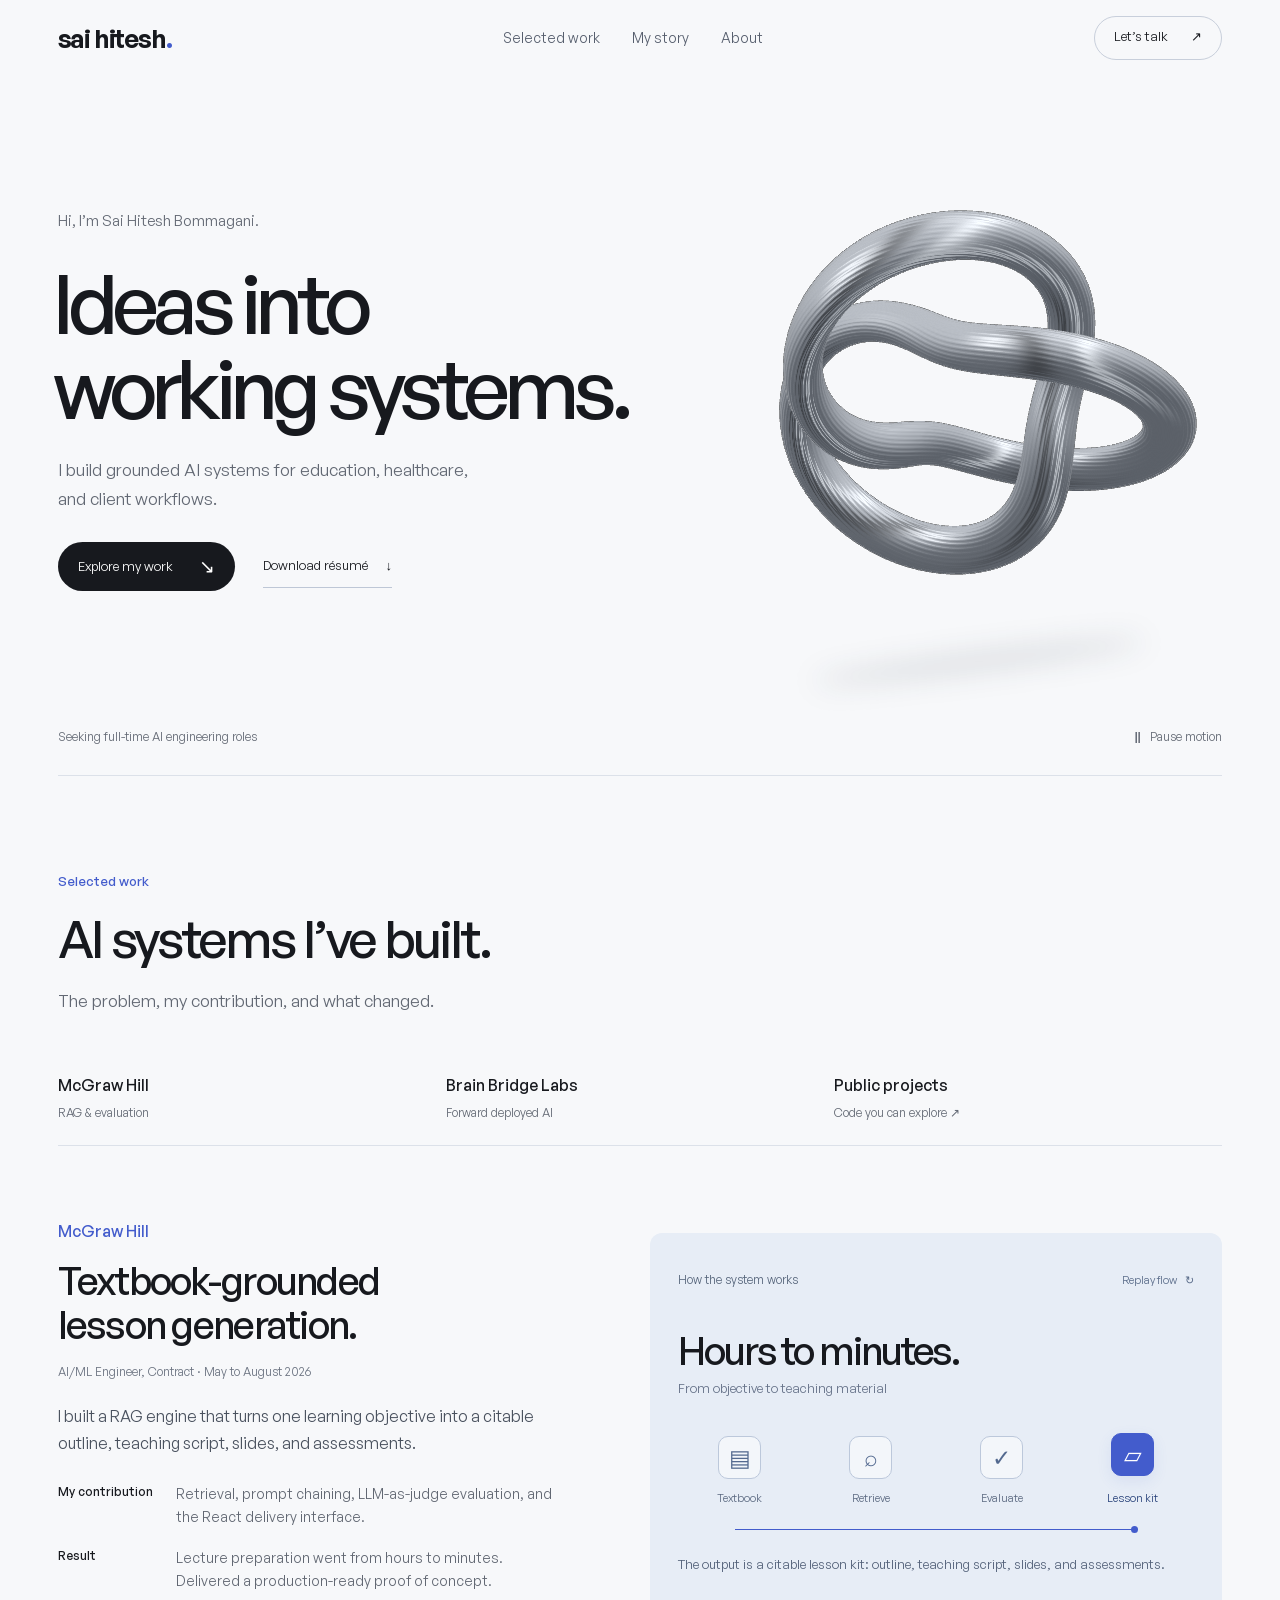
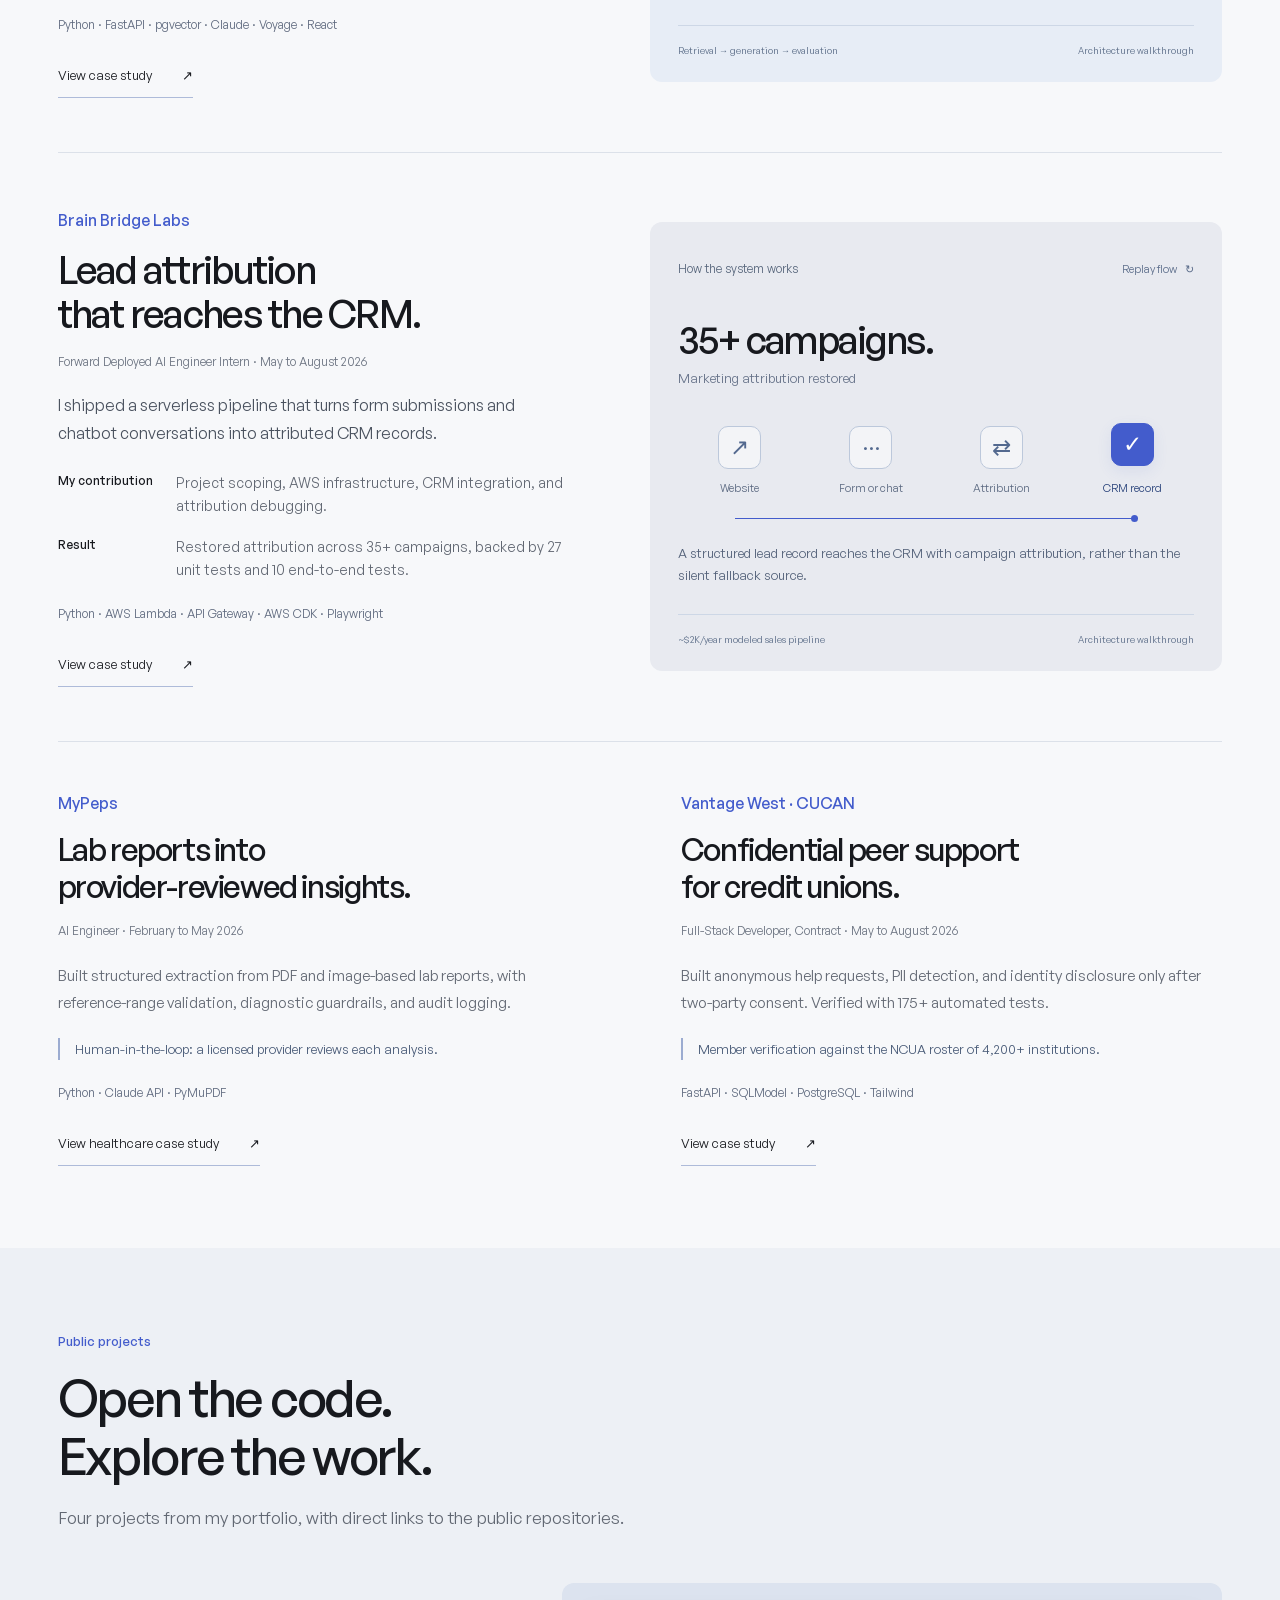
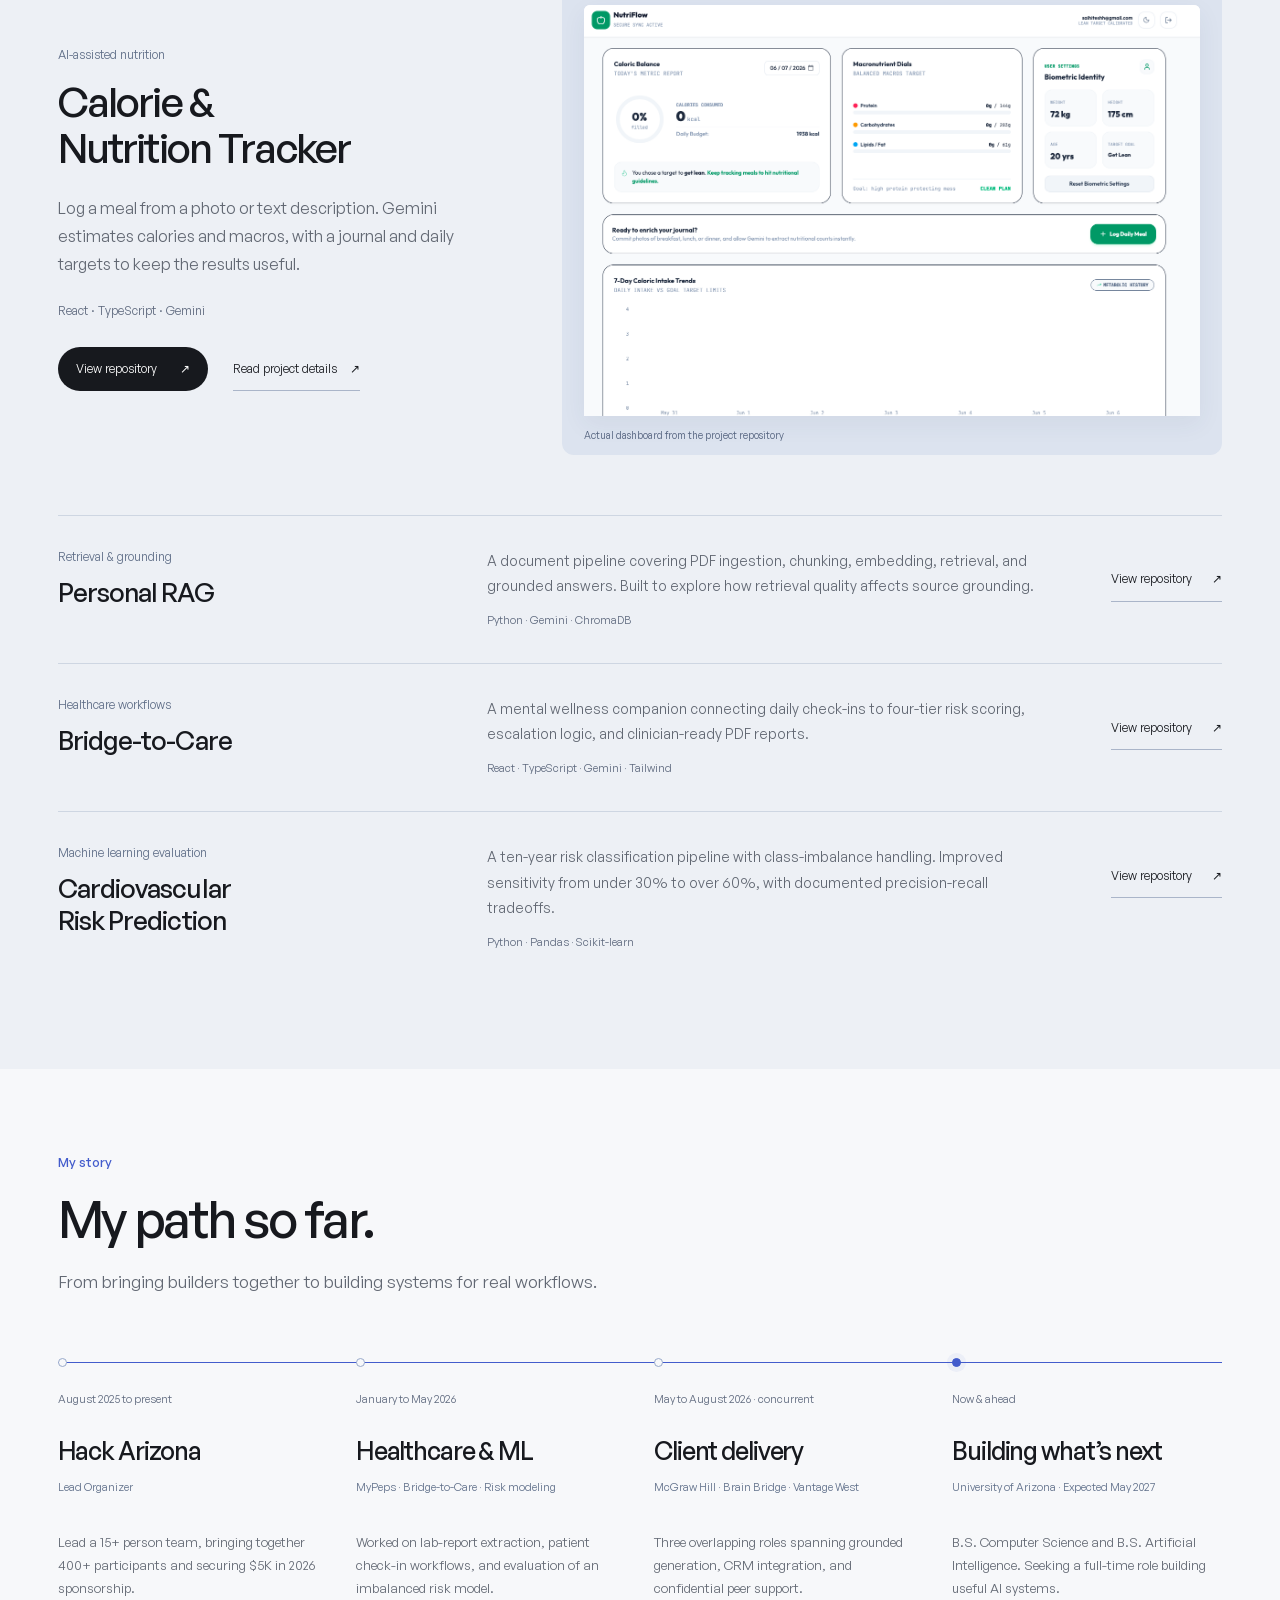
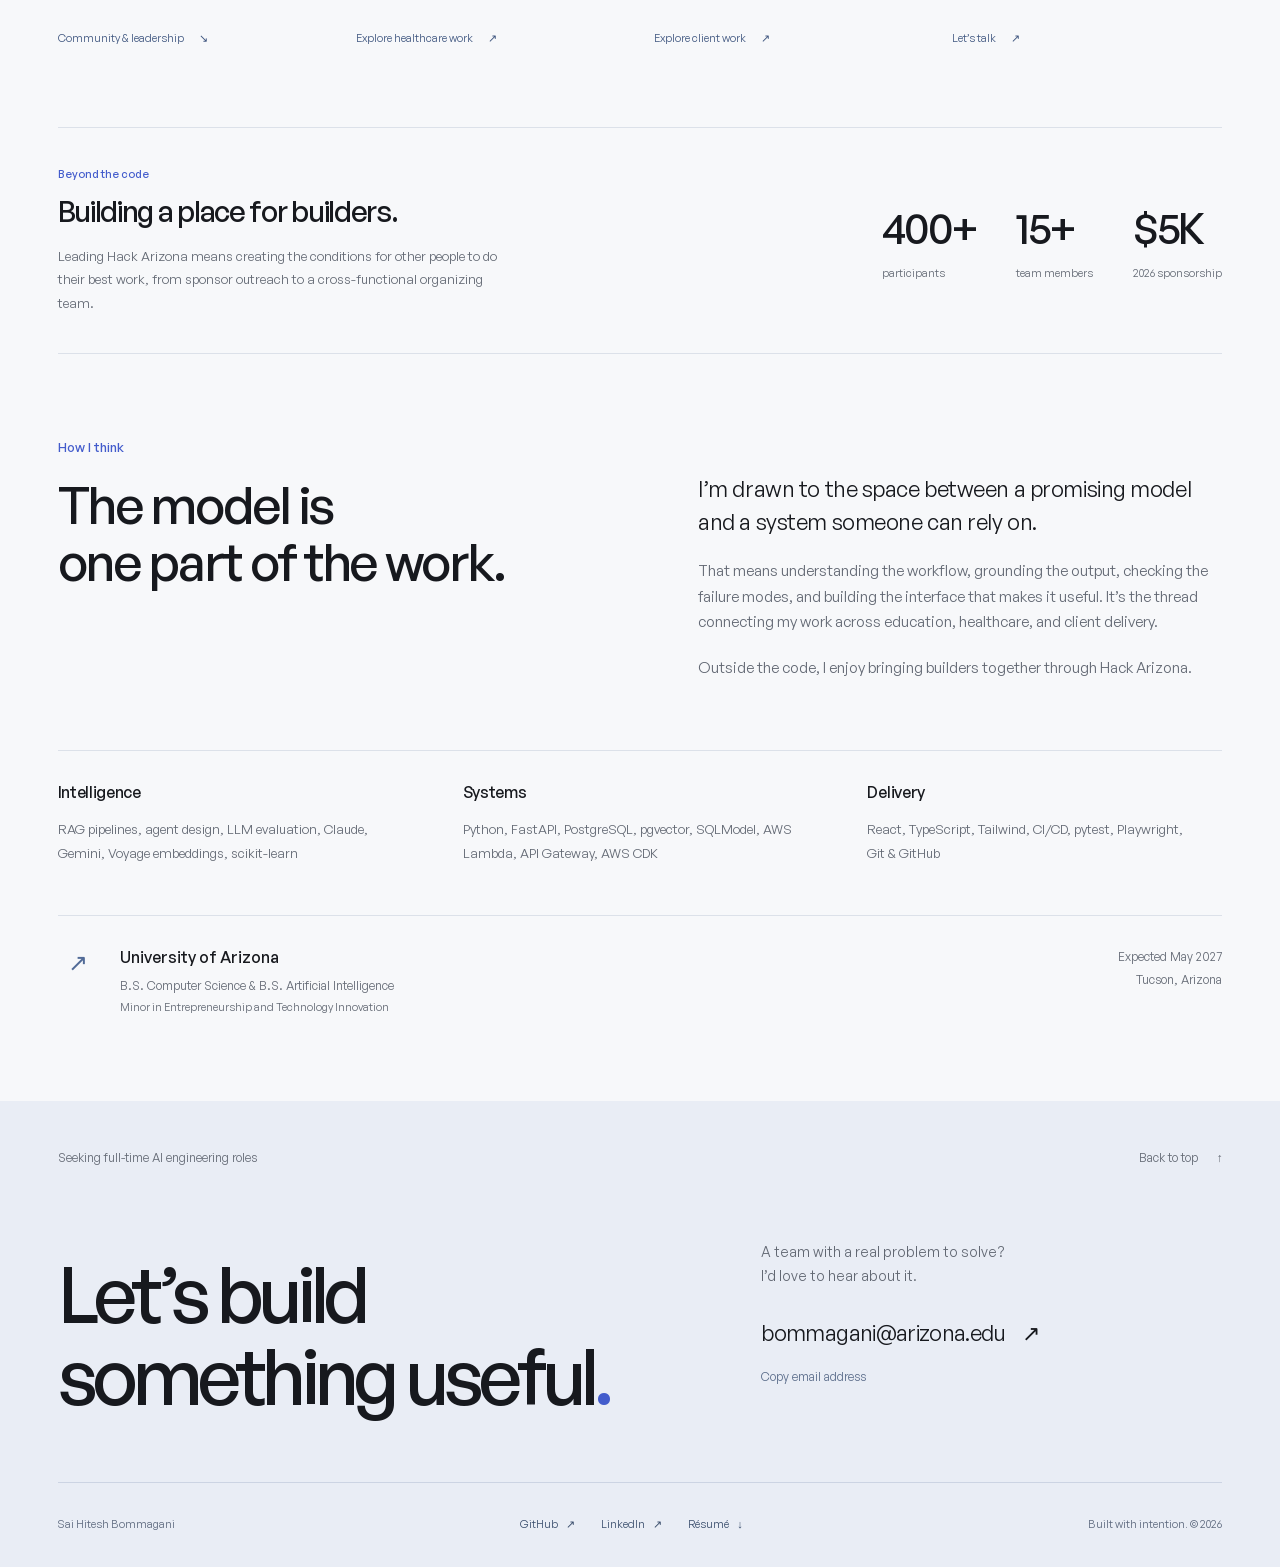
==== index.html @ fef05fc1 "Create interactive AI engineering portfolio" ====
<!doctype html>
<html lang="en">
<head>
  <meta charset="utf-8">
  <meta name="viewport" content="width=device-width, initial-scale=1">
  <meta name="theme-color" content="#f7f8fa">
  <meta name="description" content="Sai Hitesh Bommagani builds practical AI systems, from grounded RAG and lead attribution to healthcare tools. Explore his work, story, and engineering approach.">
  <title>Sai Hitesh Bommagani | AI Engineer</title>
  <link rel="icon" type="image/svg+xml" href="assets/favicon.svg">
  <link rel="preload" href="assets/fonts/general-sans-medium.woff2" as="font" type="font/woff2" crossorigin>
  <link rel="stylesheet" href="styles.css?v=2">
  <script type="module" src="app.js?v=2"></script>
</head>
<body>
  <a class="skip-link" href="#main">Skip to content</a>
  <header class="site-header">
    <a class="wordmark" href="#home" aria-label="Sai Hitesh, home">sai hitesh<span class="wordmark-dot">.</span></a>
    <nav aria-label="Main navigation"><a href="#work">Selected work</a><a href="#story">My story</a><a href="#about">About</a></nav>
    <a class="header-contact" href="#contact" aria-label="Let’s talk">Let’s talk <span aria-hidden="true">↗</span></a>
  </header>
  <main id="main">
    <section class="hero-scroll" id="home" aria-labelledby="hero-title">
      <div class="hero-sticky">
        <div class="hero-copy">
          <p class="intro-name">Hi, I’m Sai Hitesh Bommagani.</p>
          <h1 id="hero-title"><span>Ideas into</span><span>working systems.</span></h1>
          <p class="hero-description">I build grounded AI systems for education, healthcare, and client workflows.</p>
          <div class="hero-actions"><a class="primary-link" href="#work">Explore my work <span aria-hidden="true">↘</span></a><a class="resume-link" href="assets/sai-hitesh-resume.pdf" download>Download résumé <span aria-hidden="true">↓</span></a></div>
        </div>
        <div class="sculpture-wrap" aria-label="An abstract silver knot. Scrolling changes its shape and perspective." role="img">
          <img class="sculpture-fallback" src="assets/sculpture-fallback.svg" alt="" aria-hidden="true"><canvas class="sculpture" aria-hidden="true"></canvas><div class="sculpture-shadow" aria-hidden="true"></div>
        </div>
        <div class="hero-bottom"><p class="availability">Seeking full-time AI engineering roles</p><button class="motion-toggle" type="button" aria-pressed="false" hidden><span class="motion-icon" aria-hidden="true">Ⅱ</span><span class="motion-label">Pause motion</span></button></div>
        <div class="hero-progress" aria-hidden="true"><span></span></div>
      </div>
    </section>
    <section class="work-section section-shell" id="work" aria-labelledby="work-title">
      <div class="section-heading" data-reveal><p class="section-name">Selected work</p><h2 id="work-title">AI systems I’ve built.</h2><p class="section-intro">The problem, my contribution, and what changed.</p></div>
      <nav class="work-index" aria-label="Browse selected work" data-reveal><a href="#project-mcgraw">McGraw Hill <span>RAG &amp; evaluation</span></a><a href="#project-brainbridge">Brain Bridge Labs <span>Forward deployed AI</span></a><a href="#public-projects">Public projects <span>Code you can explore ↗</span></a></nav>
      <article class="featured-project" id="project-mcgraw" data-reveal>
        <div class="project-copy"><p class="project-company">McGraw Hill</p><h3>Textbook-grounded<br>lesson generation.</h3><p class="project-role">AI/ML Engineer, Contract · May to August 2026</p><p class="project-summary">I built a RAG engine that turns one learning objective into a citable outline, teaching script, slides, and assessments.</p><dl class="project-facts"><div><dt>My contribution</dt><dd>Retrieval, prompt chaining, LLM-as-judge evaluation, and the React delivery interface.</dd></div><div><dt>Result</dt><dd>Lecture preparation went from hours to minutes. Delivered a production-ready proof of concept.</dd></div></dl><p class="tech-line">Python · FastAPI · pgvector · Claude · Voyage · React</p><a class="case-trigger" href="case-studies.html#mcgraw" data-case="mcgraw">View case study <span aria-hidden="true">↗</span></a></div>
        <div class="workflow workflow-education" aria-label="McGraw Hill system walkthrough">
          <div class="workflow-top"><span>How the system works</span><button class="workflow-replay" type="button">Replay flow <span aria-hidden="true">↻</span></button></div>
          <div class="workflow-metric"><strong>Hours to minutes.</strong><span>From objective to teaching material</span></div>
          <div class="flow-steps"><button class="flow-step is-active" type="button" disabled aria-pressed="true" data-step-description="Source material is grounded in the textbook, starting with the instructor’s learning objective."><span class="step-symbol" aria-hidden="true">▤</span><span>Textbook</span></button><button class="flow-step" type="button" disabled aria-pressed="false" data-step-description="Voyage embeddings and pgvector retrieve passages relevant to the learning objective."><span class="step-symbol" aria-hidden="true">⌕</span><span>Retrieve</span></button><button class="flow-step" type="button" disabled aria-pressed="false" data-step-description="Progressive QA gates and LLM-as-judge evaluation check scope, with bounded auto-refinement."><span class="step-symbol" aria-hidden="true">✓</span><span>Evaluate</span></button><button class="flow-step" type="button" disabled aria-pressed="false" data-step-description="The output is a citable lesson kit: outline, teaching script, slides, and assessments."><span class="step-symbol" aria-hidden="true">▱</span><span>Lesson kit</span></button></div>
          <div class="workflow-line" aria-hidden="true"><span class="flow-fill"></span><span class="flow-packet"></span></div>
          <p class="workflow-description" role="status">Select a step to explore the retrieval and evaluation workflow.</p><div class="workflow-footer"><span>Retrieval → generation → evaluation</span><span>Architecture walkthrough</span></div>
        </div>
      </article>
      <article class="featured-project" id="project-brainbridge" data-reveal>
        <div class="project-copy"><p class="project-company">Brain Bridge Labs</p><h3>Lead attribution<br>that reaches the CRM.</h3><p class="project-role">Forward Deployed AI Engineer Intern · May to August 2026</p><p class="project-summary">I shipped a serverless pipeline that turns form submissions and chatbot conversations into attributed CRM records.</p><dl class="project-facts"><div><dt>My contribution</dt><dd>Project scoping, AWS infrastructure, CRM integration, and attribution debugging.</dd></div><div><dt>Result</dt><dd>Restored attribution across 35+ campaigns, backed by 27 unit tests and 10 end-to-end tests.</dd></div></dl><p class="tech-line">Python · AWS Lambda · API Gateway · AWS CDK · Playwright</p><a class="case-trigger" href="case-studies.html#brainbridge" data-case="brainbridge">View case study <span aria-hidden="true">↗</span></a></div>
        <div class="workflow workflow-attribution" aria-label="Brain Bridge Labs system walkthrough">
          <div class="workflow-top"><span>How the system works</span><button class="workflow-replay" type="button">Replay flow <span aria-hidden="true">↻</span></button></div>
          <div class="workflow-metric"><strong>35+ campaigns.</strong><span>Marketing attribution restored</span></div>
          <div class="flow-steps"><button class="flow-step is-active" type="button" disabled aria-pressed="true" data-step-description="A visitor enters the website, preserving the source context needed for marketing attribution."><span class="step-symbol" aria-hidden="true">↗</span><span>Website</span></button><button class="flow-step" type="button" disabled aria-pressed="false" data-step-description="Both form submissions and conversations with the embedded AI chatbot enter the same lead pipeline."><span class="step-symbol" aria-hidden="true">···</span><span>Form or chat</span></button><button class="flow-step" type="button" disabled aria-pressed="false" data-step-description="The serverless Python pipeline validates and maps lead data, preserving the correct campaign source."><span class="step-symbol" aria-hidden="true">⇄</span><span>Attribution</span></button><button class="flow-step" type="button" disabled aria-pressed="false" data-step-description="A structured lead record reaches the CRM with campaign attribution, rather than the silent fallback source."><span class="step-symbol" aria-hidden="true">✓</span><span>CRM record</span></button></div>
          <div class="workflow-line" aria-hidden="true"><span class="flow-fill"></span><span class="flow-packet"></span></div>
          <p class="workflow-description" role="status">Select a step to follow a lead from the website into the CRM.</p><div class="workflow-footer"><span>~$2K/year modeled sales pipeline</span><span>Architecture walkthrough</span></div>
        </div>
      </article>
      <div class="supporting-work">
        <article class="supporting-project" id="project-mypeps" data-reveal><p class="project-company">MyPeps</p><h3>Lab reports into<br>provider-reviewed insights.</h3><p class="project-role">AI Engineer · February to May 2026</p><p>Built structured extraction from PDF and image-based lab reports, with reference-range validation, diagnostic guardrails, and audit logging.</p><div class="supporting-result">Human-in-the-loop: a licensed provider reviews each analysis.</div><p class="tech-line">Python · Claude API · PyMuPDF</p><a class="case-trigger" href="case-studies.html#healthcare" data-case="healthcare">View healthcare case study <span aria-hidden="true">↗</span></a></article>
        <article class="supporting-project" id="project-vantage" data-reveal><p class="project-company">Vantage West · CUCAN</p><h3>Confidential peer support<br>for credit unions.</h3><p class="project-role">Full-Stack Developer, Contract · May to August 2026</p><p>Built anonymous help requests, PII detection, and identity disclosure only after two-party consent. Verified with 175+ automated tests.</p><div class="supporting-result">Member verification against the NCUA roster of 4,200+ institutions.</div><p class="tech-line">FastAPI · SQLModel · PostgreSQL · Tailwind</p><a class="case-trigger" href="case-studies.html#vantage" data-case="vantage">View case study <span aria-hidden="true">↗</span></a></article>
      </div>
    </section>
    <section class="public-section section-shell" id="public-projects" aria-labelledby="public-title">
      <div class="section-heading" data-reveal><p class="section-name">Public projects</p><h2 id="public-title">Open the code.<br>Explore the work.</h2><p class="section-intro">Four projects from my portfolio, with direct links to the public repositories.</p></div>
      <article class="public-feature" data-reveal><div class="public-feature-copy"><span class="project-category">AI-assisted nutrition</span><h3>Calorie &amp;<br>Nutrition Tracker</h3><p>Log a meal from a photo or text description. Gemini estimates calories and macros, with a journal and daily targets to keep the results useful.</p><p class="tech-line">React · TypeScript · Gemini</p><div class="public-links"><a class="demo-link" href="https://github.com/saihitesh-14/Calorie-Nutrition-Tracker" target="_blank" rel="noopener noreferrer">View repository <span aria-hidden="true">↗</span></a><a href="https://github.com/saihitesh-14/Calorie-Nutrition-Tracker/blob/main/README.md" target="_blank" rel="noopener noreferrer">Read project details <span aria-hidden="true">↗</span></a></div></div><figure class="real-project-image"><a href="assets/projects/nutriflow-dashboard.png" target="_blank" rel="noopener noreferrer" aria-label="View the full NutriFlow dashboard screenshot"><img src="assets/projects/nutriflow-dashboard.png" width="1348" height="1481" alt="Actual NutriFlow dashboard showing calorie balance, macronutrient targets, a meal journal, and nutrition trends." loading="lazy"></a><figcaption>Actual dashboard from the project repository</figcaption></figure></article>
      <div class="public-project-list">
        <article class="public-project" data-reveal><div class="public-project-heading"><span class="project-category">Retrieval &amp; grounding</span><h3>Personal RAG</h3></div><div><p>A document pipeline covering PDF ingestion, chunking, embedding, retrieval, and grounded answers. Built to explore how retrieval quality affects source grounding.</p><p class="tech-line">Python · Gemini · ChromaDB</p></div><a class="repo-link" href="https://github.com/saihitesh-14/personal-rag" target="_blank" rel="noopener noreferrer">View repository <span aria-hidden="true">↗</span></a></article>
        <article class="public-project" data-reveal><div class="public-project-heading"><span class="project-category">Healthcare workflows</span><h3>Bridge-to-Care</h3></div><div><p>A mental wellness companion connecting daily check-ins to four-tier risk scoring, escalation logic, and clinician-ready PDF reports.</p><p class="tech-line">React · TypeScript · Gemini · Tailwind</p></div><a class="repo-link" href="https://github.com/saihitesh-14/Bridge-to-care" target="_blank" rel="noopener noreferrer">View repository <span aria-hidden="true">↗</span></a></article>
        <article class="public-project" data-reveal><div class="public-project-heading"><span class="project-category">Machine learning evaluation</span><h3>Cardiovascular<br>Risk Prediction</h3></div><div><p>A ten-year risk classification pipeline with class-imbalance handling. Improved sensitivity from under 30% to over 60%, with documented precision-recall tradeoffs.</p><p class="tech-line">Python · Pandas · Scikit-learn</p></div><a class="repo-link" href="https://github.com/saihitesh-14/cardiovascular-risk-prediction-ml" target="_blank" rel="noopener noreferrer">View repository <span aria-hidden="true">↗</span></a></article>
      </div>
    </section>
    <section class="story-section section-shell" id="story" aria-labelledby="story-title">
      <div class="section-heading" data-reveal><p class="section-name">My story</p><h2 id="story-title">My path so far.</h2><p class="section-intro">From bringing builders together to building systems for real workflows.</p></div>
      <div class="timeline-track"><div class="timeline-line" aria-hidden="true"><span></span></div><div class="timeline-entries">
        <article class="timeline-entry" id="chapter-community" data-chapter="community" data-reveal><span class="timeline-dot" aria-hidden="true"></span><p class="timeline-date">August 2025 to present</p><h3>Hack Arizona</h3><p class="timeline-role">Lead Organizer</p><p>Lead a 15+ person team, bringing together 400+ participants and securing $5K in 2026 sponsorship.</p><a href="#community-work">Community &amp; leadership <span aria-hidden="true">↘</span></a></article>
        <article class="timeline-entry" id="chapter-care" data-chapter="care" data-reveal><span class="timeline-dot" aria-hidden="true"></span><p class="timeline-date">January to May 2026</p><h3>Healthcare &amp; ML</h3><p class="timeline-role">MyPeps · Bridge-to-Care · Risk modeling</p><p>Worked on lab-report extraction, patient check-in workflows, and evaluation of an imbalanced risk model.</p><a href="#project-mypeps">Explore healthcare work <span aria-hidden="true">↗</span></a></article>
        <article class="timeline-entry" id="chapter-delivery" data-chapter="delivery" data-reveal><span class="timeline-dot" aria-hidden="true"></span><p class="timeline-date">May to August 2026 · concurrent</p><h3>Client delivery</h3><p class="timeline-role">McGraw Hill · Brain Bridge · Vantage West</p><p>Three overlapping roles spanning grounded generation, CRM integration, and confidential peer support.</p><a href="#work">Explore client work <span aria-hidden="true">↗</span></a></article>
        <article class="timeline-entry" id="chapter-next" data-chapter="next" data-reveal><span class="timeline-dot" aria-hidden="true"></span><p class="timeline-date">Now &amp; ahead</p><h3>Building what’s next</h3><p class="timeline-role">University of Arizona · Expected May 2027</p><p>B.S. Computer Science and B.S. Artificial Intelligence. Seeking a full-time role building useful AI systems.</p><a href="#contact">Let’s talk <span aria-hidden="true">↗</span></a></article>
      </div></div>
      <div class="community-strip" id="community-work" data-reveal><div class="community-copy"><p class="section-name">Beyond the code</p><h3>Building a place for builders.</h3><p>Leading Hack Arizona means creating the conditions for other people to do their best work, from sponsor outreach to a cross-functional organizing team.</p></div><div class="community-figures"><div><strong>400+</strong><span>participants</span></div><div><strong>15+</strong><span>team members</span></div><div><strong>$5K</strong><span>2026 sponsorship</span></div></div></div>
    </section>
    <section class="about-section section-shell" id="about" aria-labelledby="about-title">
      <div class="about-top" data-reveal>
        <div><p class="section-name">How I think</p><h2 id="about-title">The model is<br>one part of the work.</h2></div>
        <div class="about-copy"><p>I’m drawn to the space between a promising model and a system someone can rely on.</p><p>That means understanding the workflow, grounding the output, checking the failure modes, and building the interface that makes it useful. It’s the thread connecting my work across education, healthcare, and client delivery.</p><p>Outside the code, I enjoy bringing builders together through Hack Arizona.</p></div>
      </div>
      <div class="skills-grid" data-reveal>
        <div><h3>Intelligence</h3><p>RAG pipelines, agent design, LLM evaluation, Claude, Gemini, Voyage embeddings, scikit-learn</p></div>
        <div><h3>Systems</h3><p>Python, FastAPI, PostgreSQL, pgvector, SQLModel, AWS Lambda, API Gateway, AWS CDK</p></div>
        <div><h3>Delivery</h3><p>React, TypeScript, Tailwind, CI/CD, pytest, Playwright, Git &amp; GitHub</p></div>
      </div>
      <div class="education-line"><span class="education-symbol" aria-hidden="true">↗</span><div><strong>University of Arizona</strong><p>B.S. Computer Science &amp; B.S. Artificial Intelligence<br><span>Minor in Entrepreneurship and Technology Innovation</span></p></div><span class="graduation">Expected May 2027<br>Tucson, Arizona</span></div>
    </section>
    <footer class="contact-section section-shell" id="contact" aria-labelledby="contact-title">
      <div class="contact-top"><p class="availability"><span aria-hidden="true"></span> Seeking full-time AI engineering roles</p><a class="back-top" href="#home">Back to top <span aria-hidden="true">↑</span></a></div>
      <div class="contact-main" data-reveal><h2 id="contact-title">Let’s build<br>something useful<span>.</span></h2><div class="contact-actions"><p>A team with a real problem to solve?<br>I’d love to hear about it.</p><a class="contact-email" href="mailto:bommagani@arizona.edu">bommagani@arizona.edu <span aria-hidden="true">↗</span></a><button class="copy-email" type="button" hidden>Copy email address</button><span class="copy-status" role="status" aria-live="polite"></span></div></div>
      <div class="footer-bottom"><span>Sai Hitesh Bommagani</span><div><a href="https://github.com/saihitesh-14" target="_blank" rel="noopener noreferrer">GitHub <span aria-hidden="true">↗</span></a><a href="https://linkedin.com/in/sai-hitesh-bommagani14" target="_blank" rel="noopener noreferrer">LinkedIn <span aria-hidden="true">↗</span></a><a href="assets/sai-hitesh-resume.pdf" download>Résumé <span aria-hidden="true">↓</span></a></div><span>Built with intention. © 2026</span></div>
    </footer>
  </main>
  <dialog class="case-dialog" aria-labelledby="case-title">
    <div class="dialog-toolbar"><span>Selected work</span><button class="close-dialog" type="button" aria-label="Close case study">Close <span aria-hidden="true">×</span></button></div>
    <div class="case-content"></div>
  </dialog>
  <noscript><div class="noscript-note">The full story is here. Enable JavaScript for the scroll sculpture and in-page case studies.</div></noscript>
</body>
</html>
---- styles.css ----
@font-face{font-family:General Sans;src:url('assets/fonts/general-sans-regular.woff2') format('woff2');font-weight:400;font-style:normal;font-display:swap}
@font-face{font-family:General Sans;src:url('assets/fonts/general-sans-medium.woff2') format('woff2');font-weight:500;font-style:normal;font-display:swap}
@font-face{font-family:General Sans;src:url('assets/fonts/general-sans-semibold.woff2') format('woff2');font-weight:600;font-style:normal;font-display:swap}
:root{--paper:#f7f8fa;--ink:#17191e;--muted:#626873;--blue:#435ccc;--line:#dce1e9;--page-inset:max(clamp(24px,4.5vw,72px),calc((100vw - 1360px)/2));--ease-out:cubic-bezier(.22,1,.36,1);font-family:General Sans,Arial,sans-serif;color:var(--ink);background:var(--paper);font-synthesis:none;scroll-behavior:smooth;scroll-padding-top:32px}
*{box-sizing:border-box}
body{margin:0;-webkit-font-smoothing:antialiased}
body.modal-open{overflow:hidden}
a{color:inherit;text-decoration:none}
button{font:inherit;color:inherit;cursor:pointer}
button,a{-webkit-tap-highlight-color:transparent}
button:focus-visible,a:focus-visible{outline:2px solid var(--blue);outline-offset:6px}
::selection{background:#dce3fc;color:var(--ink)}
p,h1,h2,h3,h4,figure,dl,dd{margin:0}
p{line-height:1.7}
h1,h2,h3,h4{font-weight:500;letter-spacing:-.045em}
[hidden]{display:none!important}
.section-shell{padding-inline:var(--page-inset)}
.skip-link{position:fixed;left:20px;top:-90px;background:var(--ink);color:#fff;padding:12px 20px;z-index:20}
.skip-link:focus-visible{top:15px}
.site-header{height:76px;padding-inline:var(--page-inset);display:flex;align-items:center;justify-content:space-between;gap:24px}
.wordmark{font-size:26px;font-weight:600;letter-spacing:-1.2px;white-space:nowrap}
.wordmark-dot{color:var(--blue)}
.site-header nav{display:flex;align-items:center;gap:32px;font-size:14px}
.site-header nav a{min-height:44px;display:flex;align-items:center;position:relative;color:#575f6e}
.site-header nav a:after{content:'';position:absolute;bottom:5px;left:0;right:0;height:1px;background:var(--blue);transform:scaleX(0);transform-origin:left;transition:transform .2s ease}
.header-contact{border:1px solid #c8cfdb;border-radius:26px;min-height:44px;padding:11px 19px;font-size:13px;white-space:nowrap;transition:background .2s ease}
.header-contact span{margin-left:20px}
.hero-scroll{position:relative}
.hero-sticky{position:relative;min-height:min(720px,calc(100svh - 76px));padding:36px var(--page-inset) 20px;display:grid;grid-template-columns:minmax(0,1.25fr) minmax(0,1fr);grid-template-rows:1fr auto;column-gap:10px;row-gap:28px}
.hero-copy{align-self:center;z-index:2;min-width:0}
.intro-name{font-size:15px;color:var(--muted);margin-bottom:26px}
.hero-copy h1{font-size:clamp(58px,6.4vw,103px);line-height:1.04;letter-spacing:-.07em;margin-left:-5px;white-space:nowrap}
.hero-copy h1 span{display:block}
.hero-description{font-size:17px;color:var(--muted);line-height:1.7;max-width:430px;margin-top:26px}
.hero-actions{display:flex;align-items:center;gap:28px;margin-top:28px;font-size:13px}
.primary-link{border-radius:30px;padding:15px 20px;background:var(--ink);color:#fff;display:flex;gap:26px;align-items:center;min-height:48px;white-space:nowrap;transition:background .18s ease,transform .18s ease}
.primary-link span{font-size:19px;line-height:1}
.resume-link{min-height:44px;display:flex;align-items:center;gap:18px;border-bottom:1px solid #bec7d6;white-space:nowrap}
.sculpture-wrap{position:relative;align-self:stretch;width:100%;height:100%;min-height:440px;pointer-events:none;min-width:0}
.sculpture{position:absolute;inset:0;width:100%;height:100%;opacity:0;z-index:2}
.sculpture.is-ready{opacity:1}
.sculpture-fallback{position:absolute;inset:0;width:100%;height:100%;object-fit:contain}
.sculpture-wrap.has-webgl .sculpture-fallback{visibility:hidden}
.sculpture-shadow{position:absolute;left:20%;right:15%;bottom:3%;height:3%;background:#19243624;border-radius:50%;filter:blur(14px);transform:rotate(-7deg)}
.hero-bottom{grid-column:1/-1;display:flex;align-items:center;justify-content:space-between;gap:20px;border-bottom:1px solid var(--line);padding-bottom:16px}
.availability{font-size:12px;color:var(--muted)}
.motion-toggle{display:flex;align-items:center;gap:9px;border:0;background:none;padding:10px 0;min-height:44px;font-size:12px;color:var(--muted)}
.motion-icon{font-size:15px}
.hero-progress{display:none}
.section-name{font-size:13px;font-weight:500;color:var(--blue);margin-bottom:18px;letter-spacing:0;line-height:1.5}
h2{font-size:clamp(38px,4vw,61px);line-height:1.12}
.section-intro{color:var(--muted);font-size:17px;max-width:620px;margin-top:20px}
.section-heading{margin-bottom:40px}
.work-section{padding-top:76px;padding-bottom:82px}
.work-index{display:grid;grid-template-columns:1fr 1fr 1fr;margin:0 0 18px;border-bottom:1px solid var(--line)}
.work-index a{padding:18px 20px 24px 0;display:grid;gap:9px;font-size:16px;font-weight:500}
.work-index a span{font-size:12px;font-weight:400;color:var(--muted)}
.featured-project{display:grid;grid-template-columns:minmax(0,1fr) minmax(0,1.12fr);gap:7%;padding:54px 0;border-bottom:1px solid var(--line);scroll-margin-top:36px;align-items:center}
.project-company{font-size:16px;font-weight:500;margin-bottom:14px;color:var(--blue)}
.project-copy h3{font-size:clamp(31px,3vw,44px);line-height:1.14;letter-spacing:-.045em}
.project-role{font-size:12px;color:#69717f;margin-top:16px;line-height:1.65}
.project-summary{font-size:16px;color:#49515e;margin-top:21px;max-width:520px}
.project-facts{display:grid;gap:18px;margin-top:24px}
.project-facts>div{display:grid;grid-template-columns:102px 1fr;gap:16px}
.project-facts dt{font-size:12px;font-weight:500;color:var(--ink);padding-top:2px}
.project-facts dd{font-size:14px;color:var(--muted);line-height:1.65}
.tech-line{font-size:12px;color:#5d687d;line-height:1.9;margin-top:22px}
.case-trigger{font-size:13px;display:inline-flex;align-items:center;gap:30px;min-height:44px;border-bottom:1px solid #aebbd9;margin-top:17px;padding:7px 0;white-space:nowrap;transition:color .18s ease}
.case-trigger span,.repo-link span,.public-links a span{display:inline-block;transition:transform .2s var(--ease-out)}
.workflow{background:#e7edf6;border-radius:12px;padding:25px 28px;min-height:410px;display:flex;flex-direction:column;position:relative;min-width:0}
.workflow-attribution{background:#e8eaf0}
.workflow-top{display:flex;align-items:center;justify-content:space-between;gap:14px;font-size:12px;color:#55647a}
.workflow-replay{border:0;background:none;display:none;font-size:11px;color:#586a88;min-height:44px;padding:8px 0;white-space:nowrap}
.workflow.is-enhanced .workflow-replay{display:flex;gap:8px;align-items:center}
.workflow-metric{display:grid;gap:8px;margin-top:26px}
.workflow-metric strong{font-size:clamp(31px,3vw,43px);font-weight:500;letter-spacing:-.055em;line-height:1.15}
.workflow-metric>span{font-size:13px;color:#657188}
.flow-steps{display:grid;grid-template-columns:repeat(4,minmax(0,1fr));gap:8px;margin-top:34px}
.flow-step{border:0;background:none;display:grid;justify-items:center;gap:12px;padding:5px 0;color:#59677f;font-size:11px;min-height:72px;text-align:center;line-height:1.4}
.step-symbol{display:grid;place-items:center;width:43px;height:43px;border:1px solid #bcc8db;border-radius:10px;background:#ffffff80;color:#53698f;font-size:23px;transition:transform .22s var(--ease-out),background .22s ease,color .22s ease}
.flow-step.is-active .step-symbol{background:var(--blue);border-color:var(--blue);color:#fff;transform:translateY(-3px);box-shadow:0 5px 15px #435ccc18}
.flow-step.is-active{color:#243e77}
.workflow-line{position:relative;margin:17px 11% 0;height:1px;background:#bfcbdf}
.flow-fill{position:absolute;inset:0;background:var(--blue);transform-origin:left center;transform:scaleX(0)}
.flow-packet{position:absolute;left:0;top:-3px;width:7px;height:7px;background:var(--blue);border-radius:50%}
.workflow-description{font-size:13px;color:#526078;margin-top:23px;min-height:72px;line-height:1.7}
.workflow-footer{margin-top:auto;padding-top:18px;display:flex;align-items:start;justify-content:space-between;gap:20px;border-top:1px solid #cdd7e6;font-size:9px;color:#596b86;line-height:1.5}
.workflow-footer>span:last-child{text-align:right}
.supporting-work{display:grid;grid-template-columns:1fr 1fr;gap:7%;padding-top:48px}
.supporting-project{min-width:0;padding:0 20px 0 0}
.supporting-project h3{font-size:31px;line-height:1.2}
.supporting-project>p:not(.project-company):not(.project-role):not(.tech-line){font-size:15px;line-height:1.75;color:var(--muted);margin-top:22px}
.supporting-result{font-size:13px;color:#475976;border-left:2px solid #9cacd1;padding-left:15px;margin-top:22px;line-height:1.7}
.public-section{padding-block:84px;background:#edf0f5}
.public-feature{display:grid;grid-template-columns:minmax(0,.8fr) minmax(0,1.25fr);gap:7%;align-items:center;margin-top:50px}
.project-category{font-size:12px;color:#5d6c86;display:block;line-height:1.5}
.public-feature h3{font-size:clamp(34px,3.2vw,49px);line-height:1.13;margin-top:15px}
.public-feature-copy>p:not(.tech-line){font-size:16px;color:var(--muted);line-height:1.75;margin-top:22px;max-width:420px}
.public-links{display:flex;align-items:center;gap:25px;font-size:12px;margin-top:25px;flex-wrap:wrap}
.public-links a{display:flex;gap:13px;align-items:center;min-height:44px;border-bottom:1px solid #aab5c9;white-space:nowrap}
.public-links .demo-link{background:var(--ink);color:#fff;border:0;padding:13px 18px;border-radius:24px;gap:23px}
.real-project-image{min-width:0;padding:22px 22px 0;background:#dce3ef;border-radius:12px;overflow:hidden}
.real-project-image>a{display:block;aspect-ratio:1.5;overflow:hidden;border-radius:6px 6px 0 0;background:white;box-shadow:0 8px 24px #293c6210}
.real-project-image img{width:100%;height:auto;display:block;transition:transform .6s var(--ease-out);transform-origin:top center}
.real-project-image figcaption{font-size:10px;color:#52617d;padding:13px 0}
.public-project-list{margin-top:60px}
.public-project{display:grid;grid-template-columns:minmax(0,.8fr) minmax(0,1.2fr) auto;gap:40px;align-items:start;border-top:1px solid #ced6e2;padding:32px 0}
.public-project h3{font-size:26px;line-height:1.2;margin-top:11px;letter-spacing:-.035em}
.public-project>div>p:not(.tech-line){font-size:14px;color:var(--muted);line-height:1.8;max-width:570px}
.public-project .tech-line{margin-top:12px;font-size:11px}
.repo-link{font-size:12px;display:flex;align-items:center;gap:20px;min-height:44px;white-space:nowrap;border-bottom:1px solid #aab5c9;margin-top:10px}
.story-section{padding-top:84px;padding-bottom:0}
.timeline-track{--journey-progress:0;position:relative;margin-top:65px}
.timeline-line{position:absolute;top:0;left:0;right:0;height:1px;background:var(--line)}
.timeline-line span{position:absolute;inset:0;background:var(--blue);transform:scaleX(var(--journey-progress));transform-origin:left center;transition:transform .8s var(--ease-out)}
.timeline-entries{display:grid;grid-template-columns:repeat(4,minmax(0,1fr));gap:28px}
.timeline-entry{position:relative;padding-top:29px;min-width:0;scroll-margin-top:60px}
.timeline-dot{position:absolute;top:-4px;left:0;width:9px;height:9px;border:1px solid #99aacb;border-radius:50%;background:var(--paper);transition:background .2s ease,box-shadow .3s ease}
.timeline-entry.is-current .timeline-dot{background:var(--blue);border-color:var(--blue);box-shadow:0 0 0 5px #435ccc10}
.timeline-date{font-size:11px;color:#5d687d;line-height:1.6;min-height:36px}
.timeline-entry h3{font-size:25px;line-height:1.2;margin-top:9px}
.timeline-role{font-size:11px;color:#5d6d88;line-height:1.7;margin-top:12px;min-height:40px}
.timeline-entry>p:not(.timeline-date):not(.timeline-role){font-size:13px;color:var(--muted);line-height:1.8;margin-top:13px}
.timeline-entry>a{font-size:11px;min-height:44px;display:inline-flex;align-items:center;gap:15px;margin-top:16px;color:#3d547e}
.community-strip{margin-top:66px;border-top:1px solid var(--line);border-bottom:1px solid var(--line);padding:38px 0;display:grid;grid-template-columns:1fr 1fr;gap:10%;align-items:center;scroll-margin-top:30px}
.community-copy .section-name{font-size:11px;margin-bottom:12px}
.community-copy h3{font-size:29px;line-height:1.2}
.community-copy>p:last-child{font-size:13px;color:var(--muted);max-width:460px;margin-top:16px;line-height:1.8}
.community-figures{display:flex;align-items:start;justify-content:flex-end;gap:40px}
.community-figures>div{display:grid;gap:10px}
.community-figures strong{font-size:43px;font-weight:500;letter-spacing:-.06em}
.community-figures span{font-size:11px;color:var(--muted);white-space:nowrap}
.about-section{padding-block:84px}
.about-top{display:grid;grid-template-columns:1fr 1fr;gap:10%}
.about-copy{padding-top:34px}
.about-copy p{font-size:15px;color:var(--muted);margin-bottom:20px}
.about-copy p:first-child{font-size:22px;letter-spacing:-.02em;color:var(--ink);line-height:1.5}
.skills-grid{display:grid;grid-template-columns:repeat(3,minmax(0,1fr));gap:50px;padding-top:30px;border-top:1px solid var(--line);margin-top:50px}
.skills-grid h3{font-size:16px;letter-spacing:-.02em;margin-bottom:14px}
.skills-grid p{font-size:13px;color:var(--muted);line-height:1.85;max-width:330px}
.education-line{margin-top:50px;padding-top:30px;border-top:1px solid var(--line);display:flex;gap:22px;align-items:start}
.education-symbol{font-size:24px;color:#526b97;width:40px;flex:none;text-align:center}
.education-line strong{font-size:16px;font-weight:500}
.education-line p{font-size:12px;color:var(--muted);margin-top:8px}
.education-line p span{font-size:11px}
.graduation{margin-left:auto;font-size:12px;color:var(--muted);line-height:1.9;text-align:right}
.contact-section{background:#e9edf5;padding-top:35px}
.contact-top{display:flex;align-items:center;justify-content:space-between;gap:20px}
.back-top{font-size:12px;display:flex;align-items:center;gap:18px;min-height:44px;color:var(--muted)}
.contact-main{display:grid;grid-template-columns:1.35fr 1fr;gap:7%;align-items:end;padding:60px 0 65px}
.contact-main h2{font-size:clamp(44px,6vw,90px);line-height:1.07;letter-spacing:-.065em}
.contact-main h2>span{color:var(--blue)}
.contact-actions>p{font-size:14px;color:var(--muted);margin-bottom:23px}
.contact-email{font-size:clamp(18px,1.7vw,25px);letter-spacing:-.03em;display:flex;align-items:center;gap:16px;white-space:nowrap;min-height:44px}
.copy-email{background:none;border:0;padding:7px 0;min-height:44px;font-size:12px;color:#596b89}
.copy-status{font-size:11px;color:#3b5a45;display:block;min-height:18px}
.footer-bottom{display:flex;justify-content:space-between;align-items:center;gap:24px;font-size:11px;padding:20px 0;border-top:1px solid #ccd4e3;color:#5c687d}
.footer-bottom>div{display:flex;gap:26px}
.footer-bottom a{display:flex;align-items:center;gap:8px;min-height:44px;color:#384c6b}
.case-dialog{border:0;border-radius:12px;background:var(--paper);color:var(--ink);padding:0;width:min(850px,calc(100% - 32px));max-height:88vh;box-shadow:0 25px 90px #18263c40;animation:dialog-in .25s var(--ease-out)}
.case-dialog::backdrop{background:#18203270;backdrop-filter:blur(6px)}
.dialog-toolbar{padding:15px 32px;background:var(--paper);position:sticky;top:0;z-index:1;border-bottom:1px solid var(--line);display:flex;align-items:center;justify-content:space-between;font-size:12px;color:var(--muted)}
.close-dialog{background:none;border:0;padding:8px 0;min-height:44px;font-size:13px;display:flex;gap:15px;align-items:center}
.close-dialog span{font-size:24px}
.case-content{padding:36px 46px 46px}
.case-date{font-size:12px;color:var(--blue);margin-bottom:20px}
.case-content h2{font-size:42px;line-height:1.15}
.case-role{font-size:12px;color:var(--muted);margin-top:15px}
.case-summary{font-size:19px;line-height:1.6;letter-spacing:-.015em;color:#465368;margin-top:28px}
.case-content h3{font-size:21px;letter-spacing:-.025em;margin:30px 0 12px}
.case-content section>p,.case-content ul{font-size:14px;color:var(--muted);line-height:1.8}
.case-content ul{padding-left:18px}
.case-content li{padding-left:5px;margin:9px 0}
.case-outcome{font-size:15px;line-height:1.75;background:#e8edf5;border-radius:8px;padding:20px 24px;margin-top:28px}
.case-stack{font-size:12px;color:var(--muted);line-height:1.9;border-top:1px solid var(--line);padding-top:20px;margin-top:28px}
.quiet-link{font-size:12px;color:#4b6085;display:inline-flex;gap:18px;align-items:center;min-height:44px;border-bottom:1px solid #b4bfd2}
.reading-page .section-shell{padding-inline:24px}
.noscript-note{font-size:12px;padding:12px 24px;background:#e8edf5;text-align:center}
.hero-copy>*{animation:hero-enter .75s var(--ease-out) both}
.hero-copy>*:nth-child(2){animation-delay:60ms}.hero-copy>*:nth-child(3){animation-delay:120ms}.hero-copy>*:nth-child(4){animation-delay:180ms}
@keyframes hero-enter{from{transform:translateY(14px);opacity:.7}to{transform:none;opacity:1}}
@keyframes dialog-in{from{transform:translateY(10px) scale(.985);opacity:.8}to{transform:none;opacity:1}}
@media(hover:hover) and (pointer:fine){.site-header nav a:hover:after{transform:scaleX(1)}.header-contact:hover{background:#e9edf4}.primary-link:hover{background:#364e7a}.case-trigger:hover,.repo-link:hover{color:var(--blue)}.case-trigger:hover span,.repo-link:hover span,.public-links a:hover span{transform:translate(2px,-2px)}.real-project-image>a:hover img{transform:scale(1.035)}.flow-step:hover .step-symbol{transform:translateY(-3px)}.work-index a:hover{color:var(--blue)}.footer-bottom a:hover{text-decoration:underline;text-underline-offset:4px}}
button:active,.primary-link:active,.demo-link:active{transform:scale(.98)}
body[data-motion='paused'] *,body[data-motion='paused'] *:before,body[data-motion='paused'] *:after{animation:none!important;transition:none!important}
@media(max-width:1100px){.hero-copy h1{font-size:6.4vw}.hero-description{font-size:15px;max-width:360px}.hero-actions{gap:20px;font-size:12px}.sculpture-wrap{min-height:380px}.featured-project{gap:5%;grid-template-columns:1fr 1.08fr}.workflow{padding:23px;min-height:420px}.workflow-metric strong{font-size:33px}.flow-steps{gap:4px}.flow-step{font-size:10px}.workflow-footer{font-size:8px;gap:12px}.project-copy h3{font-size:34px}.project-facts>div{grid-template-columns:87px 1fr;gap:12px}.project-facts dt{font-size:11px}.project-facts dd{font-size:13px}.project-summary{font-size:15px}.project-role{font-size:11px}.timeline-entries{gap:20px}.timeline-date{font-size:10px}.timeline-entry h3{font-size:23px}.timeline-role{font-size:10px;min-height:52px}.timeline-entry>p:not(.timeline-date):not(.timeline-role){font-size:12px}.public-project{gap:28px}.community-figures{gap:25px}.community-figures strong{font-size:37px}.community-figures span{font-size:10px}.contact-email{font-size:19px}}
@media(max-width:767px){:root{--page-inset:24px;scroll-padding-top:24px}.site-header{height:72px;gap:14px}.wordmark{font-size:22px}.site-header nav{gap:18px;font-size:12px}.site-header nav a:last-child{display:none}.header-contact{font-size:11px;padding:10px 13px;min-height:40px}.header-contact span{margin-left:8px}.hero-sticky{min-height:0;padding-top:30px;padding-bottom:18px;grid-template-columns:1fr;grid-template-rows:auto auto auto;row-gap:14px}.hero-copy{grid-row:1}.intro-name{font-size:12px;margin-bottom:23px}.hero-copy h1{font-size:clamp(43px,9.9vw,72px);margin-left:-3px;line-height:1.05;letter-spacing:-.065em}.hero-description{font-size:14px;max-width:360px;margin-top:20px}.hero-actions{gap:20px;margin-top:22px;font-size:11px}.primary-link{padding:13px 17px;gap:20px;min-height:44px}.primary-link span{font-size:17px}.resume-link{gap:10px}.sculpture-wrap{grid-row:2;min-height:0;height:310px;width:100%;max-width:480px;margin-inline:auto}.sculpture-shadow{bottom:4%;left:25%;right:20%;height:3%}.hero-bottom{grid-row:3;grid-column:1;gap:10px;align-items:center;padding-bottom:15px}.availability{font-size:10px}.motion-toggle{font-size:10px;gap:7px}.section-name{font-size:11px;margin-bottom:15px}h2{font-size:37px;line-height:1.13}.section-intro{font-size:14px;margin-top:17px}.section-heading{margin-bottom:30px}.work-section{padding-top:55px;padding-bottom:55px}.work-index{grid-template-columns:1fr;gap:0;margin-bottom:0}.work-index a{display:flex;justify-content:space-between;align-items:center;gap:15px;padding:14px 0;font-size:13px;min-height:51px}.work-index a:not(:last-child){border-bottom:1px solid #e8ebf0}.work-index a span{font-size:10px}.featured-project{grid-template-columns:1fr;gap:28px;padding:36px 0}.project-company{font-size:14px;margin-bottom:12px}.project-copy h3{font-size:33px;line-height:1.16}.project-role{font-size:11px;margin-top:13px}.project-summary{font-size:14px;margin-top:18px}.project-facts{gap:16px;margin-top:20px}.project-facts>div{grid-template-columns:91px 1fr;gap:12px}.project-facts dt{font-size:11px}.project-facts dd{font-size:13px}.tech-line{font-size:11px;margin-top:20px}.case-trigger{font-size:12px;gap:24px;margin-top:14px}.workflow{min-height:380px;padding:20px;border-radius:10px}.workflow-top{font-size:11px}.workflow-replay{font-size:10px}.workflow-metric{margin-top:17px}.workflow-metric strong{font-size:33px}.workflow-metric>span{font-size:11px}.flow-steps{margin-top:25px;gap:4px}.flow-step{font-size:10px;gap:10px}.step-symbol{width:39px;height:39px;font-size:21px}.workflow-line{margin-top:11px}.workflow-description{font-size:12px;min-height:88px;margin-top:20px}.workflow-footer{font-size:8px;gap:10px;padding-top:15px}.supporting-work{grid-template-columns:1fr;gap:32px;padding-top:36px}.supporting-project{padding-right:0}.supporting-project:not(:last-child){padding-bottom:30px;border-bottom:1px solid var(--line)}.supporting-project h3{font-size:29px}.supporting-project>p:not(.project-company):not(.project-role):not(.tech-line){font-size:14px;margin-top:18px}.supporting-result{font-size:12px;margin-top:18px}.public-section{padding-block:56px}.public-feature{grid-template-columns:1fr;gap:28px;margin-top:34px}.project-category{font-size:11px}.public-feature h3{font-size:35px;margin-top:13px}.public-feature h3 br{display:none}.public-feature-copy>p:not(.tech-line){font-size:14px;margin-top:18px}.public-links{gap:24px;margin-top:18px;font-size:11px}.real-project-image{padding:14px 14px 0}.real-project-image>a{aspect-ratio:1.28}.real-project-image figcaption{font-size:9px;padding:11px 0}.public-project-list{margin-top:38px}.public-project{grid-template-columns:1fr;gap:16px;padding:27px 0}.public-project h3{font-size:26px;margin-top:9px}.public-project h3 br{display:none}.public-project>div>p:not(.tech-line){font-size:14px}.public-project .tech-line{margin-top:9px;font-size:11px}.repo-link{justify-self:start;font-size:12px;margin-top:0;gap:28px}.story-section{padding-top:56px}.timeline-track{margin-top:38px}.timeline-entries{grid-template-columns:1fr;gap:34px}.timeline-line{left:5px;right:auto;top:5px;bottom:12px;width:1px;height:auto}.timeline-line span{transform:scaleY(var(--journey-progress));transform-origin:top center}.timeline-entry{padding:0 0 0 32px}.timeline-dot{left:1px;top:5px}.timeline-date{font-size:11px;min-height:0}.timeline-entry h3{font-size:27px;margin-top:10px}.timeline-role{font-size:11px;margin-top:9px;min-height:0}.timeline-entry>p:not(.timeline-date):not(.timeline-role){font-size:14px;margin-top:11px;max-width:460px}.timeline-entry>a{font-size:12px;margin-top:10px}.community-strip{margin-top:38px;padding:30px 0;grid-template-columns:1fr;gap:26px}.community-copy h3{font-size:28px}.community-copy>p:last-child{font-size:13px}.community-figures{justify-content:flex-start;gap:37px}.community-figures strong{font-size:35px}.community-figures span{font-size:9px}.about-section{padding-block:56px}.about-top{grid-template-columns:1fr;gap:26px}.about-copy{padding-top:0}.about-copy p{font-size:14px;margin-bottom:17px}.about-copy p:first-child{font-size:21px}.skills-grid{grid-template-columns:1fr;gap:23px;margin-top:25px;padding-top:26px}.skills-grid>div{display:grid;grid-template-columns:93px 1fr;gap:15px}.skills-grid h3{font-size:13px;margin:0}.skills-grid p{font-size:12px;max-width:none}.education-line{flex-wrap:wrap;gap:12px;margin-top:35px;padding-top:27px}.education-symbol{font-size:20px;width:27px}.education-line strong{font-size:14px}.education-line p{font-size:11px}.education-line p span{font-size:10px}.graduation{margin-left:39px;text-align:left;font-size:11px}.contact-section{padding-top:26px}.contact-top{gap:15px}.contact-top .availability{font-size:9px}.back-top{font-size:10px;gap:8px}.contact-main{grid-template-columns:1fr;gap:32px;padding:36px 0 40px}.contact-main h2{font-size:52px;line-height:1.1}.contact-actions>p{font-size:13px;margin-bottom:18px}.contact-email{font-size:22px;gap:14px}.copy-email{font-size:11px}.footer-bottom{flex-wrap:wrap;gap:15px;font-size:10px;padding:20px 0}.footer-bottom>div{gap:20px}.footer-bottom>span:last-child{width:100%;font-size:9px}.case-dialog{width:calc(100% - 24px);max-height:91vh}.dialog-toolbar{padding:12px 21px;font-size:11px}.case-content{padding:26px 24px 32px}.case-content h2{font-size:32px}.case-role,.case-date{font-size:11px}.case-summary{font-size:17px;margin-top:23px}.case-content section>p,.case-content ul{font-size:13px}.case-content h3{font-size:19px}.case-outcome{font-size:13px;padding:18px}.case-stack{font-size:11px}.reading-page .section-shell{padding-inline:10px}}
@media(max-width:370px){:root{--page-inset:20px}.site-header nav{gap:12px;font-size:10px}.wordmark{font-size:21px}.header-contact{padding:10px 11px;font-size:10px}.hero-copy h1{font-size:9.6vw}.hero-actions{gap:15px;font-size:10px}.primary-link{padding:13px 15px;gap:14px}.hero-bottom .availability{font-size:9px}.motion-toggle{font-size:9px}.sculpture-wrap{height:280px}.workflow{padding:17px}.flow-step{font-size:9px}.workflow-metric strong{font-size:29px}.workflow-footer{font-size:7px}.community-figures{gap:26px}.community-figures strong{font-size:33px}.contact-main h2{font-size:46px}.contact-email{font-size:19px}.project-facts>div{grid-template-columns:83px 1fr;gap:10px}}
@media(prefers-reduced-motion:reduce){:root{scroll-behavior:auto}*,*:before,*:after{animation:none!important;transition:none!important}.hero-copy>*{transform:none;opacity:1}.flow-step.is-active .step-symbol{transform:none}}

.site-header nav a{white-space:nowrap}.flow-step:disabled{cursor:default}
@media(max-width:767px){.site-header nav{gap:17px}.header-contact{font-size:0;width:44px;height:44px;min-height:44px;display:grid;place-items:center;padding:10px}.header-contact span{font-size:19px;margin:0}}
@media(max-width:370px){.site-header{gap:12px}.site-header nav{gap:12px}.header-contact{font-size:0}}
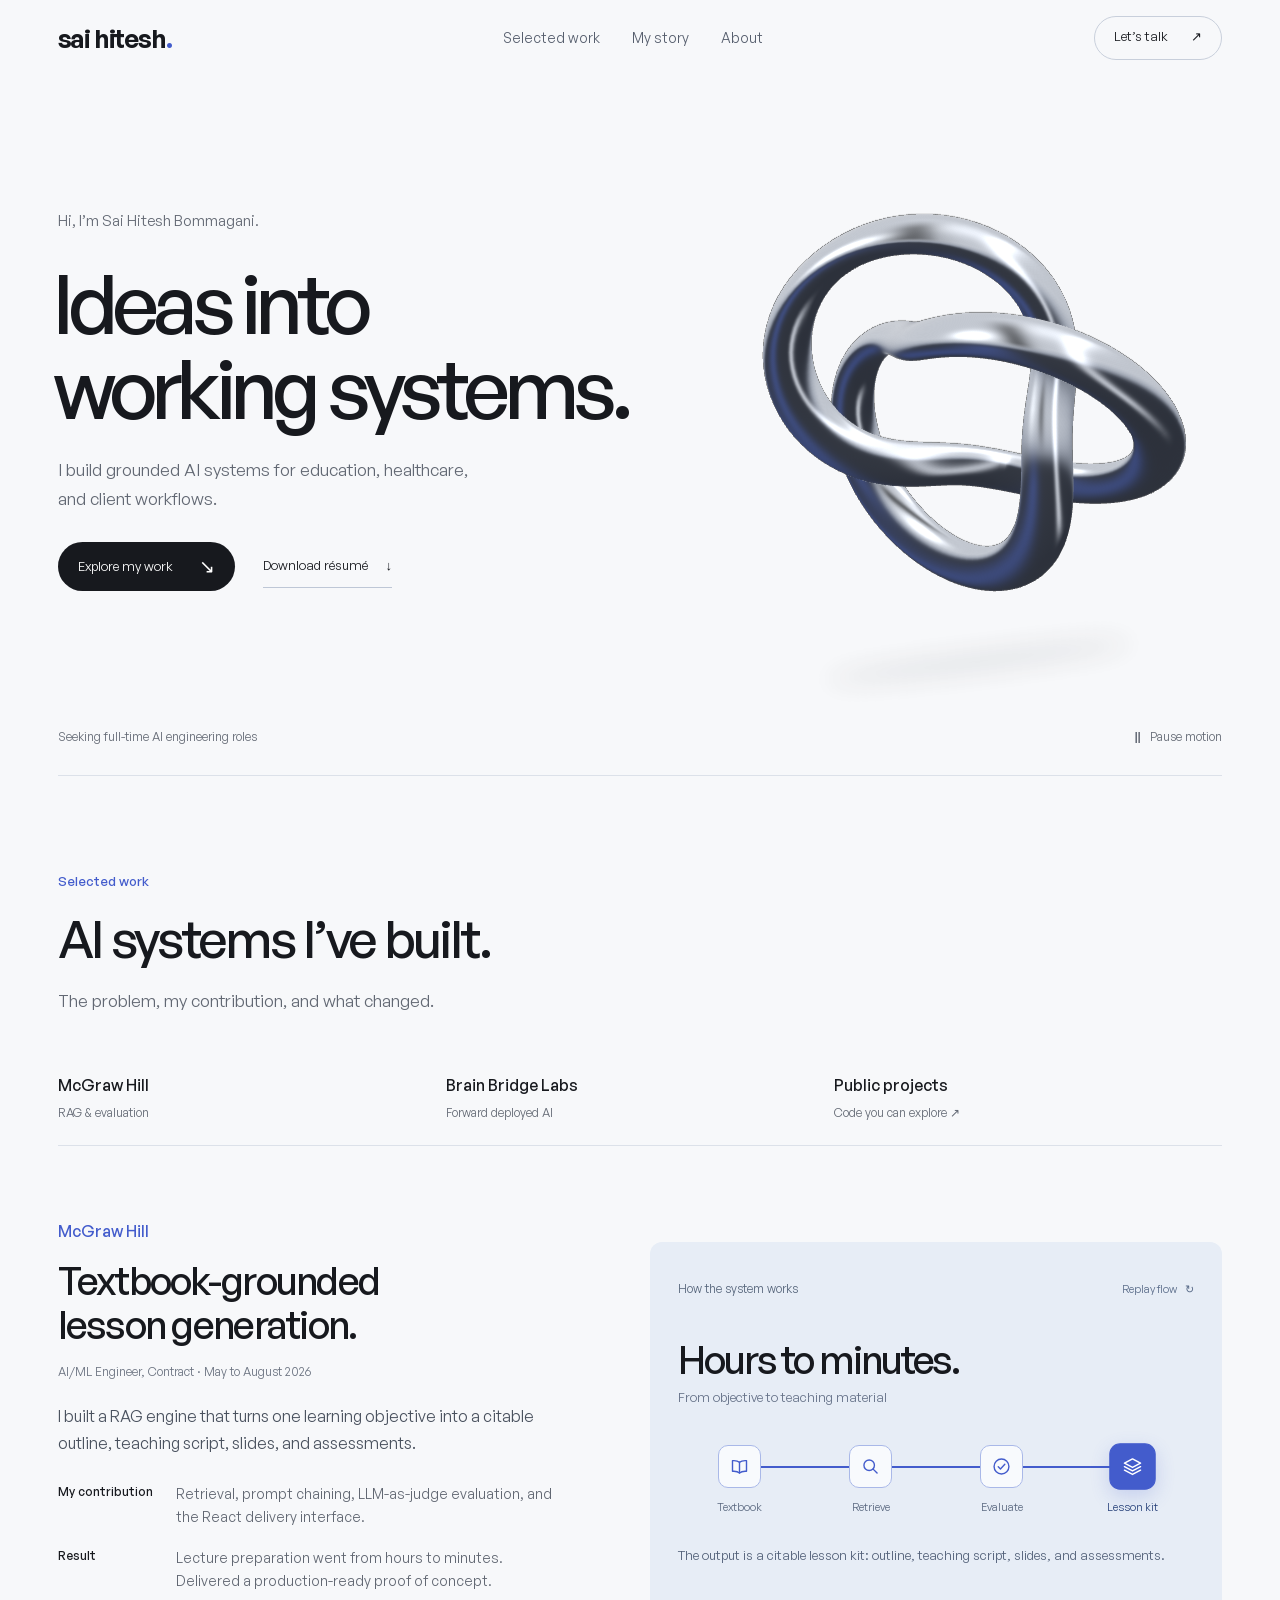
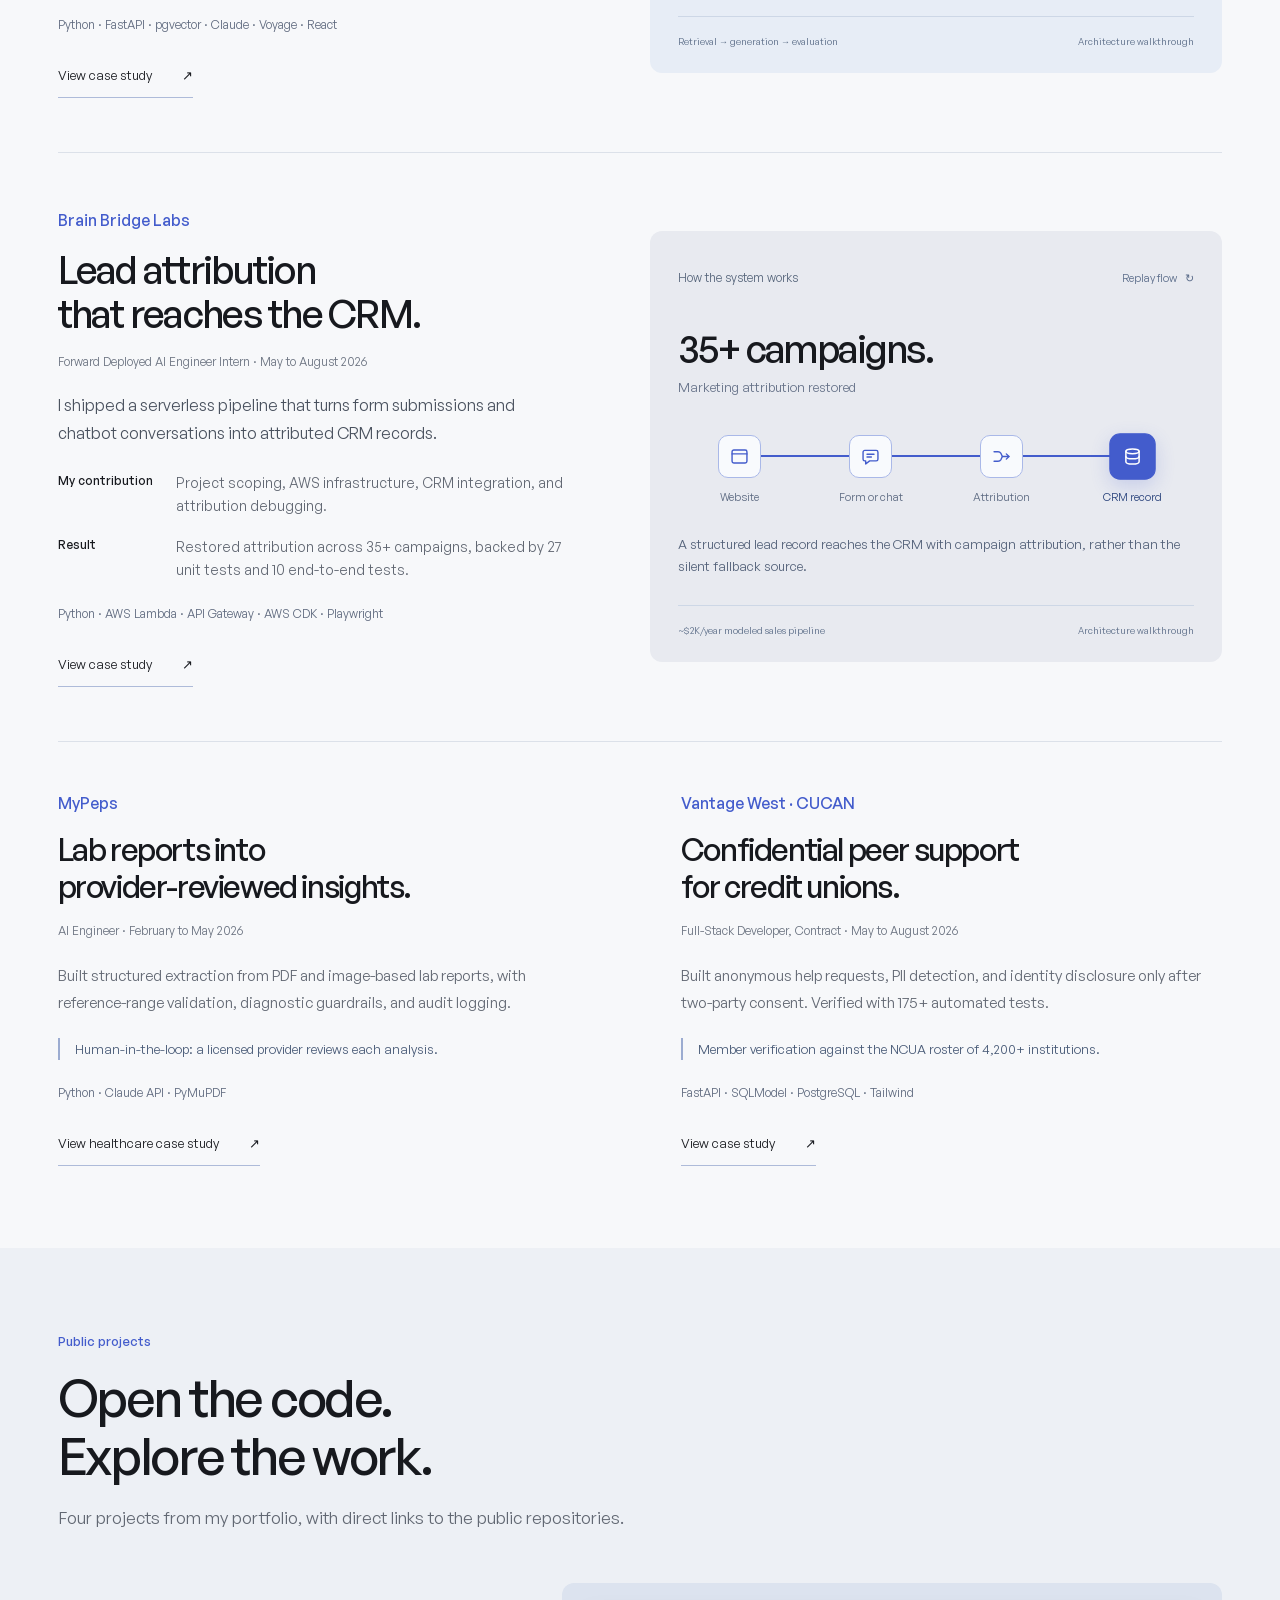
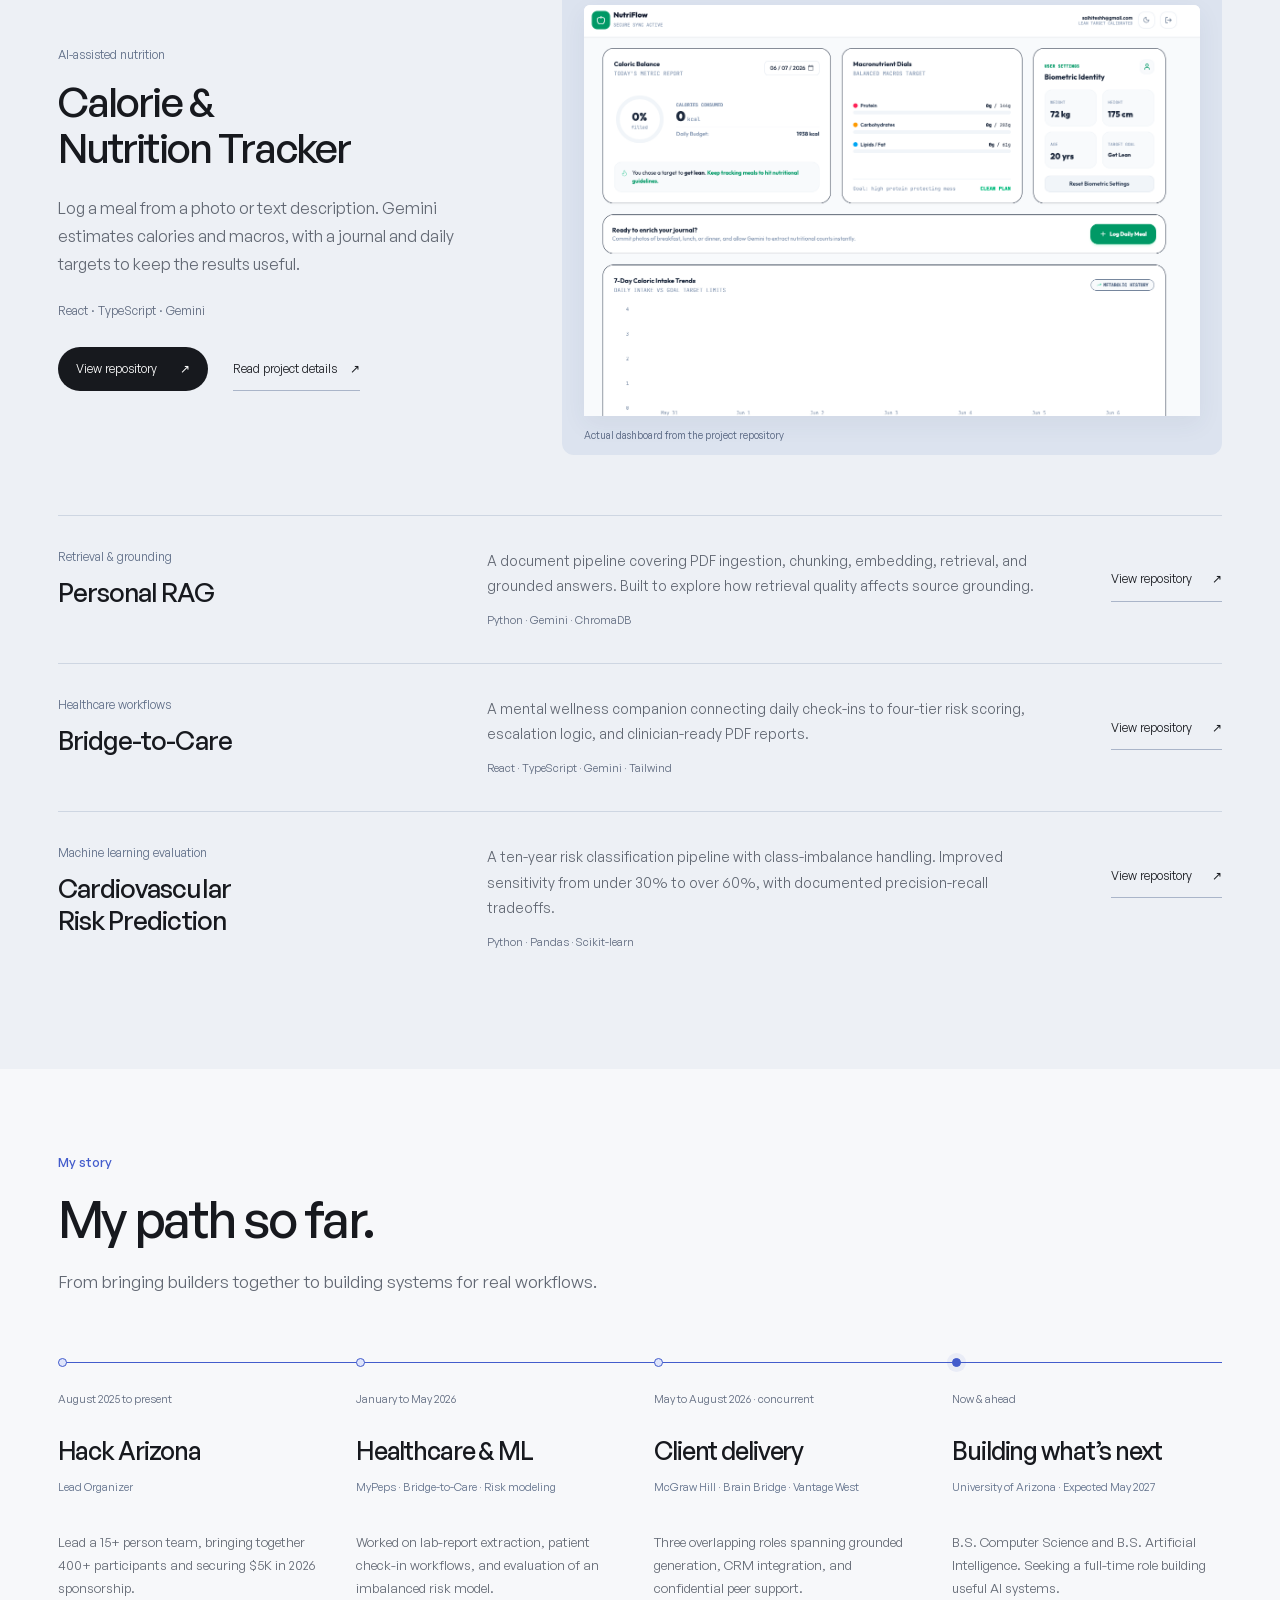
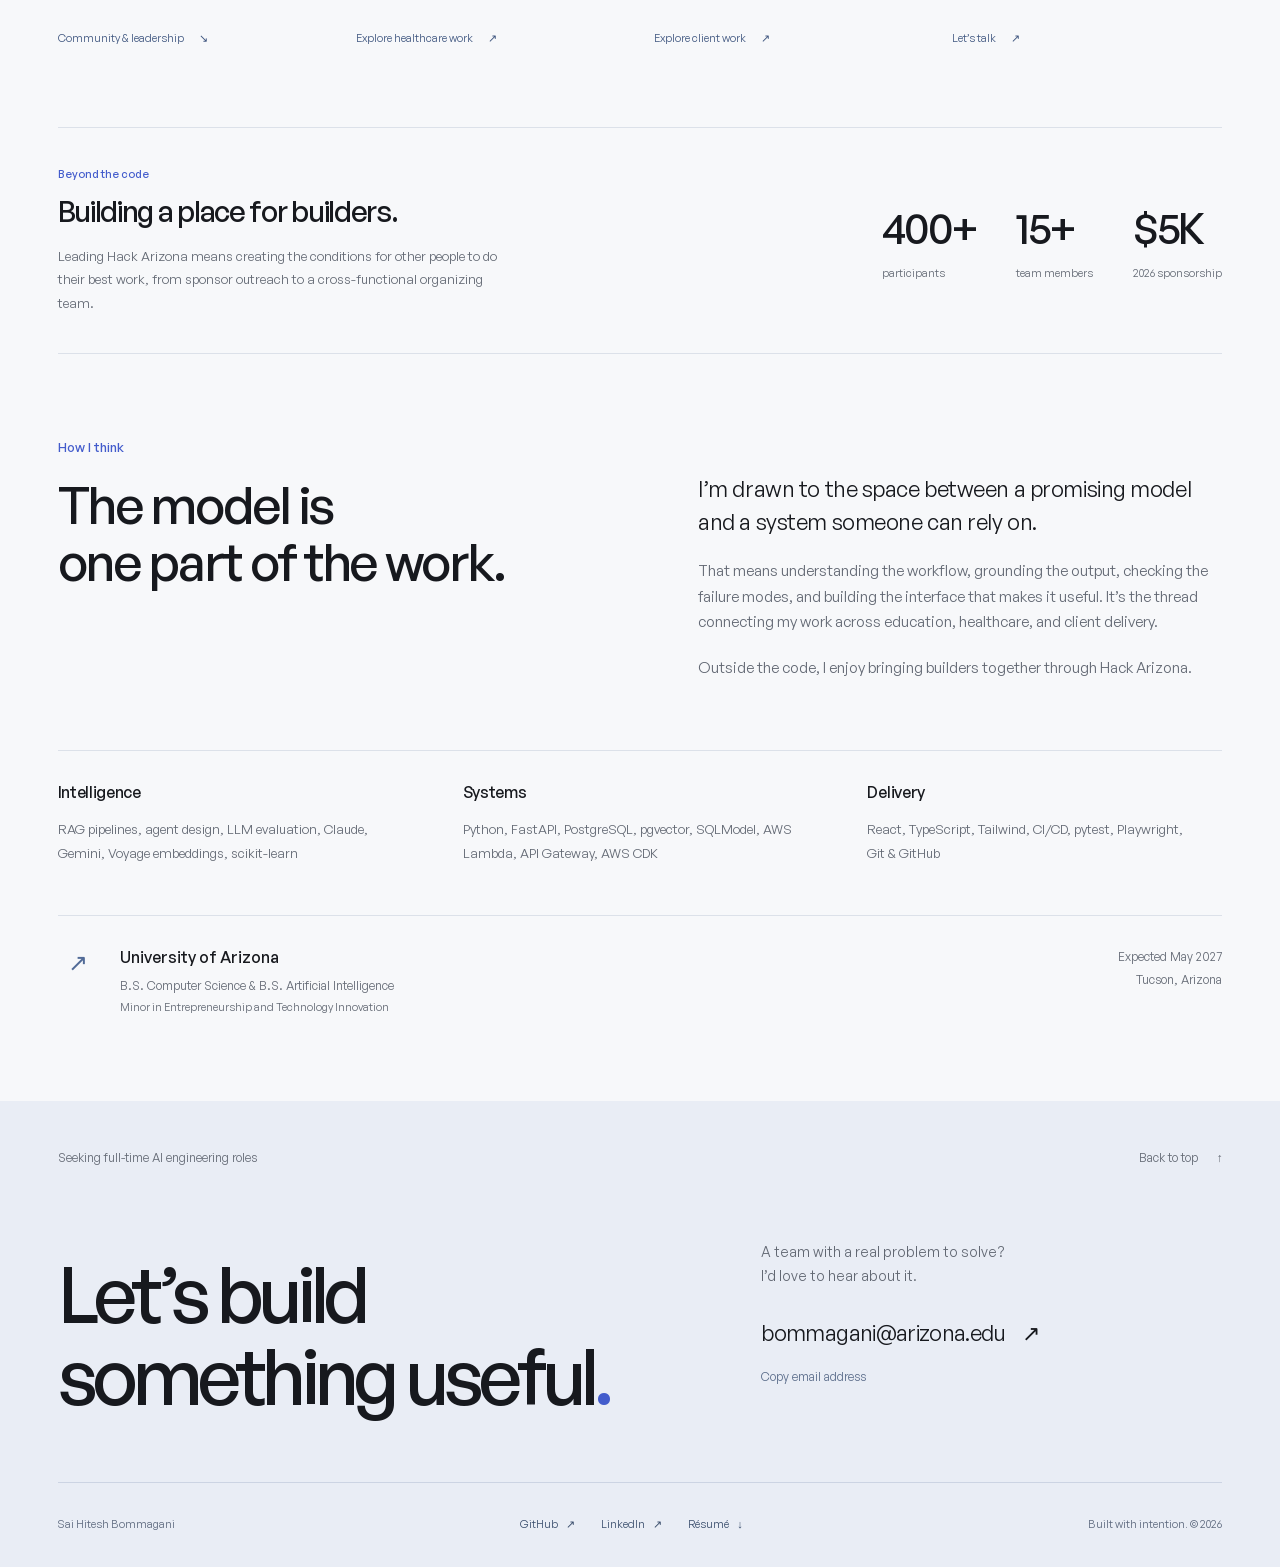
==== commit fea161e3: "Rework motion graphics: living sculpture, cleaner entrances, flowing diagrams Hero sculpture - Map t" ====
--- a/index.html
+++ b/index.html
@@ -8,8 +8,9 @@
   <title>Sai Hitesh Bommagani | AI Engineer</title>
   <link rel="icon" type="image/svg+xml" href="assets/favicon.svg">
   <link rel="preload" href="assets/fonts/general-sans-medium.woff2" as="font" type="font/woff2" crossorigin>
-  <link rel="stylesheet" href="styles.css?v=2">
-  <script type="module" src="app.js?v=2"></script>
+  <link rel="stylesheet" href="styles.css?v=3">
+  <script>document.documentElement.classList.add('js');setTimeout(function(){if(!document.documentElement.classList.contains('motion-ready'))document.documentElement.classList.remove('js')},3000)</script>
+  <script type="module" src="app.js?v=3"></script>
 </head>
 <body>
   <a class="skip-link" href="#main">Skip to content</a>
@@ -23,7 +24,7 @@
       <div class="hero-sticky">
         <div class="hero-copy">
           <p class="intro-name">Hi, I’m Sai Hitesh Bommagani.</p>
-          <h1 id="hero-title"><span>Ideas into</span><span>working systems.</span></h1>
+          <h1 id="hero-title"><span class="line"><span>Ideas into</span></span><span class="line"><span>working systems.</span></span></h1>
           <p class="hero-description">I build grounded AI systems for education, healthcare, and client workflows.</p>
           <div class="hero-actions"><a class="primary-link" href="#work">Explore my work <span aria-hidden="true">↘</span></a><a class="resume-link" href="assets/sai-hitesh-resume.pdf" download>Download résumé <span aria-hidden="true">↓</span></a></div>
         </div>
@@ -35,25 +36,23 @@
       </div>
     </section>
     <section class="work-section section-shell" id="work" aria-labelledby="work-title">
-      <div class="section-heading" data-reveal><p class="section-name">Selected work</p><h2 id="work-title">AI systems I’ve built.</h2><p class="section-intro">The problem, my contribution, and what changed.</p></div>
+      <div class="section-heading" data-reveal="children"><p class="section-name">Selected work</p><h2 id="work-title">AI systems I’ve built.</h2><p class="section-intro">The problem, my contribution, and what changed.</p></div>
       <nav class="work-index" aria-label="Browse selected work" data-reveal><a href="#project-mcgraw">McGraw Hill <span>RAG &amp; evaluation</span></a><a href="#project-brainbridge">Brain Bridge Labs <span>Forward deployed AI</span></a><a href="#public-projects">Public projects <span>Code you can explore ↗</span></a></nav>
-      <article class="featured-project" id="project-mcgraw" data-reveal>
+      <article class="featured-project" id="project-mcgraw" data-reveal="children">
         <div class="project-copy"><p class="project-company">McGraw Hill</p><h3>Textbook-grounded<br>lesson generation.</h3><p class="project-role">AI/ML Engineer, Contract · May to August 2026</p><p class="project-summary">I built a RAG engine that turns one learning objective into a citable outline, teaching script, slides, and assessments.</p><dl class="project-facts"><div><dt>My contribution</dt><dd>Retrieval, prompt chaining, LLM-as-judge evaluation, and the React delivery interface.</dd></div><div><dt>Result</dt><dd>Lecture preparation went from hours to minutes. Delivered a production-ready proof of concept.</dd></div></dl><p class="tech-line">Python · FastAPI · pgvector · Claude · Voyage · React</p><a class="case-trigger" href="case-studies.html#mcgraw" data-case="mcgraw">View case study <span aria-hidden="true">↗</span></a></div>
         <div class="workflow workflow-education" aria-label="McGraw Hill system walkthrough">
           <div class="workflow-top"><span>How the system works</span><button class="workflow-replay" type="button">Replay flow <span aria-hidden="true">↻</span></button></div>
           <div class="workflow-metric"><strong>Hours to minutes.</strong><span>From objective to teaching material</span></div>
-          <div class="flow-steps"><button class="flow-step is-active" type="button" disabled aria-pressed="true" data-step-description="Source material is grounded in the textbook, starting with the instructor’s learning objective."><span class="step-symbol" aria-hidden="true">▤</span><span>Textbook</span></button><button class="flow-step" type="button" disabled aria-pressed="false" data-step-description="Voyage embeddings and pgvector retrieve passages relevant to the learning objective."><span class="step-symbol" aria-hidden="true">⌕</span><span>Retrieve</span></button><button class="flow-step" type="button" disabled aria-pressed="false" data-step-description="Progressive QA gates and LLM-as-judge evaluation check scope, with bounded auto-refinement."><span class="step-symbol" aria-hidden="true">✓</span><span>Evaluate</span></button><button class="flow-step" type="button" disabled aria-pressed="false" data-step-description="The output is a citable lesson kit: outline, teaching script, slides, and assessments."><span class="step-symbol" aria-hidden="true">▱</span><span>Lesson kit</span></button></div>
-          <div class="workflow-line" aria-hidden="true"><span class="flow-fill"></span><span class="flow-packet"></span></div>
+          <div class="flow-steps"><div class="workflow-line" aria-hidden="true"><span class="flow-fill"></span><span class="flow-packet"></span></div><button class="flow-step is-active" type="button" disabled aria-pressed="true" data-step-description="Source material is grounded in the textbook, starting with the instructor’s learning objective."><span class="step-symbol" aria-hidden="true"><svg viewBox="0 0 24 24" focusable="false"><path pathLength="1" d="M12 7.2C10.3 5.7 7.6 5 4 5.3v12.2c3.6-.3 6.3.4 8 1.9 1.7-1.5 4.4-2.2 8-1.9V5.3c-3.6-.3-6.3.4-8 1.9z"/><path pathLength="1" d="M12 7.2v12.2"/></svg></span><span>Textbook</span></button><button class="flow-step" type="button" disabled aria-pressed="false" data-step-description="Voyage embeddings and pgvector retrieve passages relevant to the learning objective."><span class="step-symbol" aria-hidden="true"><svg viewBox="0 0 24 24" focusable="false"><path pathLength="1" d="M10.5 4.5a6 6 0 1 0 0 12 6 6 0 0 0 0-12z"/><path pathLength="1" d="M15 15l4.5 4.5"/></svg></span><span>Retrieve</span></button><button class="flow-step" type="button" disabled aria-pressed="false" data-step-description="Progressive QA gates and LLM-as-judge evaluation check scope, with bounded auto-refinement."><span class="step-symbol" aria-hidden="true"><svg viewBox="0 0 24 24" focusable="false"><path pathLength="1" d="M12 3.5a8.5 8.5 0 1 0 0 17 8.5 8.5 0 0 0 0-17z"/><path pathLength="1" d="M8.3 12.3l2.5 2.5 5-5.3"/></svg></span><span>Evaluate</span></button><button class="flow-step" type="button" disabled aria-pressed="false" data-step-description="The output is a citable lesson kit: outline, teaching script, slides, and assessments."><span class="step-symbol" aria-hidden="true"><svg viewBox="0 0 24 24" focusable="false"><path pathLength="1" d="M12 4 3.5 8.5 12 13l8.5-4.5z"/><path pathLength="1" d="M3.5 12.2 12 16.7l8.5-4.5"/><path pathLength="1" d="M3.5 15.9 12 20.4l8.5-4.5"/></svg></span><span>Lesson kit</span></button></div>
           <p class="workflow-description" role="status">Select a step to explore the retrieval and evaluation workflow.</p><div class="workflow-footer"><span>Retrieval → generation → evaluation</span><span>Architecture walkthrough</span></div>
         </div>
       </article>
-      <article class="featured-project" id="project-brainbridge" data-reveal>
+      <article class="featured-project" id="project-brainbridge" data-reveal="children">
         <div class="project-copy"><p class="project-company">Brain Bridge Labs</p><h3>Lead attribution<br>that reaches the CRM.</h3><p class="project-role">Forward Deployed AI Engineer Intern · May to August 2026</p><p class="project-summary">I shipped a serverless pipeline that turns form submissions and chatbot conversations into attributed CRM records.</p><dl class="project-facts"><div><dt>My contribution</dt><dd>Project scoping, AWS infrastructure, CRM integration, and attribution debugging.</dd></div><div><dt>Result</dt><dd>Restored attribution across 35+ campaigns, backed by 27 unit tests and 10 end-to-end tests.</dd></div></dl><p class="tech-line">Python · AWS Lambda · API Gateway · AWS CDK · Playwright</p><a class="case-trigger" href="case-studies.html#brainbridge" data-case="brainbridge">View case study <span aria-hidden="true">↗</span></a></div>
         <div class="workflow workflow-attribution" aria-label="Brain Bridge Labs system walkthrough">
           <div class="workflow-top"><span>How the system works</span><button class="workflow-replay" type="button">Replay flow <span aria-hidden="true">↻</span></button></div>
           <div class="workflow-metric"><strong>35+ campaigns.</strong><span>Marketing attribution restored</span></div>
-          <div class="flow-steps"><button class="flow-step is-active" type="button" disabled aria-pressed="true" data-step-description="A visitor enters the website, preserving the source context needed for marketing attribution."><span class="step-symbol" aria-hidden="true">↗</span><span>Website</span></button><button class="flow-step" type="button" disabled aria-pressed="false" data-step-description="Both form submissions and conversations with the embedded AI chatbot enter the same lead pipeline."><span class="step-symbol" aria-hidden="true">···</span><span>Form or chat</span></button><button class="flow-step" type="button" disabled aria-pressed="false" data-step-description="The serverless Python pipeline validates and maps lead data, preserving the correct campaign source."><span class="step-symbol" aria-hidden="true">⇄</span><span>Attribution</span></button><button class="flow-step" type="button" disabled aria-pressed="false" data-step-description="A structured lead record reaches the CRM with campaign attribution, rather than the silent fallback source."><span class="step-symbol" aria-hidden="true">✓</span><span>CRM record</span></button></div>
-          <div class="workflow-line" aria-hidden="true"><span class="flow-fill"></span><span class="flow-packet"></span></div>
+          <div class="flow-steps"><div class="workflow-line" aria-hidden="true"><span class="flow-fill"></span><span class="flow-packet"></span></div><button class="flow-step is-active" type="button" disabled aria-pressed="true" data-step-description="A visitor enters the website, preserving the source context needed for marketing attribution."><span class="step-symbol" aria-hidden="true"><svg viewBox="0 0 24 24" focusable="false"><path pathLength="1" d="M5.5 4.5h13a2 2 0 0 1 2 2v11a2 2 0 0 1-2 2h-13a2 2 0 0 1-2-2v-11a2 2 0 0 1 2-2z"/><path pathLength="1" d="M3.5 9h17"/></svg></span><span>Website</span></button><button class="flow-step" type="button" disabled aria-pressed="false" data-step-description="Both form submissions and conversations with the embedded AI chatbot enter the same lead pipeline."><span class="step-symbol" aria-hidden="true"><svg viewBox="0 0 24 24" focusable="false"><path pathLength="1" d="M5.5 5h13a2 2 0 0 1 2 2v8a2 2 0 0 1-2 2H11l-4.5 3.5V17h-1a2 2 0 0 1-2-2V7a2 2 0 0 1 2-2z"/><path pathLength="1" d="M8 9.5h8"/><path pathLength="1" d="M8 12.5h5"/></svg></span><span>Form or chat</span></button><button class="flow-step" type="button" disabled aria-pressed="false" data-step-description="The serverless Python pipeline validates and maps lead data, preserving the correct campaign source."><span class="step-symbol" aria-hidden="true"><svg viewBox="0 0 24 24" focusable="false"><path pathLength="1" d="M3.5 6.5H8c1.6 0 2.6.7 3.4 2L13 12h7.5"/><path pathLength="1" d="M3.5 17.5H8c1.6 0 2.6-.7 3.4-2L13 12"/><path pathLength="1" d="M17.5 9l3 3-3 3"/></svg></span><span>Attribution</span></button><button class="flow-step" type="button" disabled aria-pressed="false" data-step-description="A structured lead record reaches the CRM with campaign attribution, rather than the silent fallback source."><span class="step-symbol" aria-hidden="true"><svg viewBox="0 0 24 24" focusable="false"><path pathLength="1" d="M5 6.5c0-1.4 3.1-2.5 7-2.5s7 1.1 7 2.5-3.1 2.5-7 2.5-7-1.1-7-2.5z"/><path pathLength="1" d="M5 6.5v11c0 1.4 3.1 2.5 7 2.5s7-1.1 7-2.5v-11"/><path pathLength="1" d="M5 12c0 1.4 3.1 2.5 7 2.5s7-1.1 7-2.5"/></svg></span><span>CRM record</span></button></div>
           <p class="workflow-description" role="status">Select a step to follow a lead from the website into the CRM.</p><div class="workflow-footer"><span>~$2K/year modeled sales pipeline</span><span>Architecture walkthrough</span></div>
         </div>
       </article>
@@ -63,8 +62,8 @@
       </div>
     </section>
     <section class="public-section section-shell" id="public-projects" aria-labelledby="public-title">
-      <div class="section-heading" data-reveal><p class="section-name">Public projects</p><h2 id="public-title">Open the code.<br>Explore the work.</h2><p class="section-intro">Four projects from my portfolio, with direct links to the public repositories.</p></div>
-      <article class="public-feature" data-reveal><div class="public-feature-copy"><span class="project-category">AI-assisted nutrition</span><h3>Calorie &amp;<br>Nutrition Tracker</h3><p>Log a meal from a photo or text description. Gemini estimates calories and macros, with a journal and daily targets to keep the results useful.</p><p class="tech-line">React · TypeScript · Gemini</p><div class="public-links"><a class="demo-link" href="https://github.com/saihitesh-14/Calorie-Nutrition-Tracker" target="_blank" rel="noopener noreferrer">View repository <span aria-hidden="true">↗</span></a><a href="https://github.com/saihitesh-14/Calorie-Nutrition-Tracker/blob/main/README.md" target="_blank" rel="noopener noreferrer">Read project details <span aria-hidden="true">↗</span></a></div></div><figure class="real-project-image"><a href="assets/projects/nutriflow-dashboard.png" target="_blank" rel="noopener noreferrer" aria-label="View the full NutriFlow dashboard screenshot"><img src="assets/projects/nutriflow-dashboard.png" width="1348" height="1481" alt="Actual NutriFlow dashboard showing calorie balance, macronutrient targets, a meal journal, and nutrition trends." loading="lazy"></a><figcaption>Actual dashboard from the project repository</figcaption></figure></article>
+      <div class="section-heading" data-reveal="children"><p class="section-name">Public projects</p><h2 id="public-title">Open the code.<br>Explore the work.</h2><p class="section-intro">Four projects from my portfolio, with direct links to the public repositories.</p></div>
+      <article class="public-feature" data-reveal="children"><div class="public-feature-copy"><span class="project-category">AI-assisted nutrition</span><h3>Calorie &amp;<br>Nutrition Tracker</h3><p>Log a meal from a photo or text description. Gemini estimates calories and macros, with a journal and daily targets to keep the results useful.</p><p class="tech-line">React · TypeScript · Gemini</p><div class="public-links"><a class="demo-link" href="https://github.com/saihitesh-14/Calorie-Nutrition-Tracker" target="_blank" rel="noopener noreferrer">View repository <span aria-hidden="true">↗</span></a><a href="https://github.com/saihitesh-14/Calorie-Nutrition-Tracker/blob/main/README.md" target="_blank" rel="noopener noreferrer">Read project details <span aria-hidden="true">↗</span></a></div></div><figure class="real-project-image"><a href="assets/projects/nutriflow-dashboard.png" target="_blank" rel="noopener noreferrer" aria-label="View the full NutriFlow dashboard screenshot"><img src="assets/projects/nutriflow-dashboard.png" width="1348" height="1481" alt="Actual NutriFlow dashboard showing calorie balance, macronutrient targets, a meal journal, and nutrition trends." loading="lazy"></a><figcaption>Actual dashboard from the project repository</figcaption></figure></article>
       <div class="public-project-list">
         <article class="public-project" data-reveal><div class="public-project-heading"><span class="project-category">Retrieval &amp; grounding</span><h3>Personal RAG</h3></div><div><p>A document pipeline covering PDF ingestion, chunking, embedding, retrieval, and grounded answers. Built to explore how retrieval quality affects source grounding.</p><p class="tech-line">Python · Gemini · ChromaDB</p></div><a class="repo-link" href="https://github.com/saihitesh-14/personal-rag" target="_blank" rel="noopener noreferrer">View repository <span aria-hidden="true">↗</span></a></article>
         <article class="public-project" data-reveal><div class="public-project-heading"><span class="project-category">Healthcare workflows</span><h3>Bridge-to-Care</h3></div><div><p>A mental wellness companion connecting daily check-ins to four-tier risk scoring, escalation logic, and clinician-ready PDF reports.</p><p class="tech-line">React · TypeScript · Gemini · Tailwind</p></div><a class="repo-link" href="https://github.com/saihitesh-14/Bridge-to-care" target="_blank" rel="noopener noreferrer">View repository <span aria-hidden="true">↗</span></a></article>
@@ -72,7 +71,7 @@
       </div>
     </section>
     <section class="story-section section-shell" id="story" aria-labelledby="story-title">
-      <div class="section-heading" data-reveal><p class="section-name">My story</p><h2 id="story-title">My path so far.</h2><p class="section-intro">From bringing builders together to building systems for real workflows.</p></div>
+      <div class="section-heading" data-reveal="children"><p class="section-name">My story</p><h2 id="story-title">My path so far.</h2><p class="section-intro">From bringing builders together to building systems for real workflows.</p></div>
       <div class="timeline-track"><div class="timeline-line" aria-hidden="true"><span></span></div><div class="timeline-entries">
         <article class="timeline-entry" id="chapter-community" data-chapter="community" data-reveal><span class="timeline-dot" aria-hidden="true"></span><p class="timeline-date">August 2025 to present</p><h3>Hack Arizona</h3><p class="timeline-role">Lead Organizer</p><p>Lead a 15+ person team, bringing together 400+ participants and securing $5K in 2026 sponsorship.</p><a href="#community-work">Community &amp; leadership <span aria-hidden="true">↘</span></a></article>
         <article class="timeline-entry" id="chapter-care" data-chapter="care" data-reveal><span class="timeline-dot" aria-hidden="true"></span><p class="timeline-date">January to May 2026</p><h3>Healthcare &amp; ML</h3><p class="timeline-role">MyPeps · Bridge-to-Care · Risk modeling</p><p>Worked on lab-report extraction, patient check-in workflows, and evaluation of an imbalanced risk model.</p><a href="#project-mypeps">Explore healthcare work <span aria-hidden="true">↗</span></a></article>
@@ -82,7 +81,7 @@
       <div class="community-strip" id="community-work" data-reveal><div class="community-copy"><p class="section-name">Beyond the code</p><h3>Building a place for builders.</h3><p>Leading Hack Arizona means creating the conditions for other people to do their best work, from sponsor outreach to a cross-functional organizing team.</p></div><div class="community-figures"><div><strong>400+</strong><span>participants</span></div><div><strong>15+</strong><span>team members</span></div><div><strong>$5K</strong><span>2026 sponsorship</span></div></div></div>
     </section>
     <section class="about-section section-shell" id="about" aria-labelledby="about-title">
-      <div class="about-top" data-reveal>
+      <div class="about-top" data-reveal="children">
         <div><p class="section-name">How I think</p><h2 id="about-title">The model is<br>one part of the work.</h2></div>
         <div class="about-copy"><p>I’m drawn to the space between a promising model and a system someone can rely on.</p><p>That means understanding the workflow, grounding the output, checking the failure modes, and building the interface that makes it useful. It’s the thread connecting my work across education, healthcare, and client delivery.</p><p>Outside the code, I enjoy bringing builders together through Hack Arizona.</p></div>
       </div>
@@ -95,7 +94,7 @@
     </section>
     <footer class="contact-section section-shell" id="contact" aria-labelledby="contact-title">
       <div class="contact-top"><p class="availability"><span aria-hidden="true"></span> Seeking full-time AI engineering roles</p><a class="back-top" href="#home">Back to top <span aria-hidden="true">↑</span></a></div>
-      <div class="contact-main" data-reveal><h2 id="contact-title">Let’s build<br>something useful<span>.</span></h2><div class="contact-actions"><p>A team with a real problem to solve?<br>I’d love to hear about it.</p><a class="contact-email" href="mailto:bommagani@arizona.edu">bommagani@arizona.edu <span aria-hidden="true">↗</span></a><button class="copy-email" type="button" hidden>Copy email address</button><span class="copy-status" role="status" aria-live="polite"></span></div></div>
+      <div class="contact-main" data-reveal="children"><h2 id="contact-title">Let’s build<br>something useful<span>.</span></h2><div class="contact-actions"><p>A team with a real problem to solve?<br>I’d love to hear about it.</p><a class="contact-email" href="mailto:bommagani@arizona.edu">bommagani@arizona.edu <span aria-hidden="true">↗</span></a><button class="copy-email" type="button" hidden>Copy email address</button><span class="copy-status" role="status" aria-live="polite"></span></div></div>
       <div class="footer-bottom"><span>Sai Hitesh Bommagani</span><div><a href="https://github.com/saihitesh-14" target="_blank" rel="noopener noreferrer">GitHub <span aria-hidden="true">↗</span></a><a href="https://linkedin.com/in/sai-hitesh-bommagani14" target="_blank" rel="noopener noreferrer">LinkedIn <span aria-hidden="true">↗</span></a><a href="assets/sai-hitesh-resume.pdf" download>Résumé <span aria-hidden="true">↓</span></a></div><span>Built with intention. © 2026</span></div>
     </footer>
   </main>
--- a/styles.css
+++ b/styles.css
@@ -1,7 +1,7 @@
 @font-face{font-family:General Sans;src:url('assets/fonts/general-sans-regular.woff2') format('woff2');font-weight:400;font-style:normal;font-display:swap}
 @font-face{font-family:General Sans;src:url('assets/fonts/general-sans-medium.woff2') format('woff2');font-weight:500;font-style:normal;font-display:swap}
 @font-face{font-family:General Sans;src:url('assets/fonts/general-sans-semibold.woff2') format('woff2');font-weight:600;font-style:normal;font-display:swap}
-:root{--paper:#f7f8fa;--ink:#17191e;--muted:#626873;--blue:#435ccc;--line:#dce1e9;--page-inset:max(clamp(24px,4.5vw,72px),calc((100vw - 1360px)/2));--ease-out:cubic-bezier(.22,1,.36,1);font-family:General Sans,Arial,sans-serif;color:var(--ink);background:var(--paper);font-synthesis:none;scroll-behavior:smooth;scroll-padding-top:32px}
+:root{--paper:#f7f8fa;--ink:#17191e;--muted:#626873;--blue:#435ccc;--line:#dce1e9;--page-inset:max(clamp(24px,4.5vw,72px),calc((100vw - 1360px)/2));--ease-out:cubic-bezier(.22,1,.36,1);--ease-out-expo:cubic-bezier(.16,1,.3,1);--ease-in-out:cubic-bezier(.65,0,.35,1);font-family:General Sans,Arial,sans-serif;color:var(--ink);background:var(--paper);font-synthesis:none;scroll-behavior:smooth;scroll-padding-top:32px}
 *{box-sizing:border-box}
 body{margin:0;-webkit-font-smoothing:antialiased}
 body.modal-open{overflow:hidden}
@@ -24,20 +24,22 @@
 .site-header nav a{min-height:44px;display:flex;align-items:center;position:relative;color:#575f6e}
 .site-header nav a:after{content:'';position:absolute;bottom:5px;left:0;right:0;height:1px;background:var(--blue);transform:scaleX(0);transform-origin:left;transition:transform .2s ease}
 .header-contact{border:1px solid #c8cfdb;border-radius:26px;min-height:44px;padding:11px 19px;font-size:13px;white-space:nowrap;transition:background .2s ease}
-.header-contact span{margin-left:20px}
+.header-contact span{display:inline-block;margin-left:20px;transition:transform .25s var(--ease-out)}
 .hero-scroll{position:relative}
 .hero-sticky{position:relative;min-height:min(720px,calc(100svh - 76px));padding:36px var(--page-inset) 20px;display:grid;grid-template-columns:minmax(0,1.25fr) minmax(0,1fr);grid-template-rows:1fr auto;column-gap:10px;row-gap:28px}
 .hero-copy{align-self:center;z-index:2;min-width:0}
 .intro-name{font-size:15px;color:var(--muted);margin-bottom:26px}
 .hero-copy h1{font-size:clamp(58px,6.4vw,103px);line-height:1.04;letter-spacing:-.07em;margin-left:-5px;white-space:nowrap}
 .hero-copy h1 span{display:block}
+.hero-copy h1 .line{overflow:hidden;padding:0 .06em .14em;margin:0 -.06em -.14em}
 .hero-description{font-size:17px;color:var(--muted);line-height:1.7;max-width:430px;margin-top:26px}
 .hero-actions{display:flex;align-items:center;gap:28px;margin-top:28px;font-size:13px}
 .primary-link{border-radius:30px;padding:15px 20px;background:var(--ink);color:#fff;display:flex;gap:26px;align-items:center;min-height:48px;white-space:nowrap;transition:background .18s ease,transform .18s ease}
-.primary-link span{font-size:19px;line-height:1}
+.primary-link span{display:inline-block;font-size:19px;line-height:1;transition:transform .25s var(--ease-out)}
 .resume-link{min-height:44px;display:flex;align-items:center;gap:18px;border-bottom:1px solid #bec7d6;white-space:nowrap}
+.resume-link span{display:inline-block;transition:transform .25s var(--ease-out)}
 .sculpture-wrap{position:relative;align-self:stretch;width:100%;height:100%;min-height:440px;pointer-events:none;min-width:0}
-.sculpture{position:absolute;inset:0;width:100%;height:100%;opacity:0;z-index:2}
+.sculpture{position:absolute;inset:0;width:100%;height:100%;opacity:0;z-index:2;will-change:transform}
 .sculpture.is-ready{opacity:1}
 .sculpture-fallback{position:absolute;inset:0;width:100%;height:100%;object-fit:contain}
 .sculpture-wrap.has-webgl .sculpture-fallback{visibility:hidden}
@@ -75,14 +77,22 @@
 .workflow-metric{display:grid;gap:8px;margin-top:26px}
 .workflow-metric strong{font-size:clamp(31px,3vw,43px);font-weight:500;letter-spacing:-.055em;line-height:1.15}
 .workflow-metric>span{font-size:13px;color:#657188}
-.flow-steps{display:grid;grid-template-columns:repeat(4,minmax(0,1fr));gap:8px;margin-top:34px}
-.flow-step{border:0;background:none;display:grid;justify-items:center;gap:12px;padding:5px 0;color:#59677f;font-size:11px;min-height:72px;text-align:center;line-height:1.4}
-.step-symbol{display:grid;place-items:center;width:43px;height:43px;border:1px solid #bcc8db;border-radius:10px;background:#ffffff80;color:#53698f;font-size:23px;transition:transform .22s var(--ease-out),background .22s ease,color .22s ease}
-.flow-step.is-active .step-symbol{background:var(--blue);border-color:var(--blue);color:#fff;transform:translateY(-3px);box-shadow:0 5px 15px #435ccc18}
+.flow-steps{--node:43px;--gap:8px;position:relative;display:grid;grid-template-columns:repeat(4,minmax(0,1fr));gap:var(--gap);margin-top:34px}
+.flow-step{position:relative;z-index:1;border:0;background:none;display:grid;justify-items:center;gap:12px;padding:5px 0;color:#59677f;font-size:11px;min-height:72px;text-align:center;line-height:1.4}
+.step-symbol{position:relative;display:grid;place-items:center;width:var(--node);height:var(--node);border:1px solid #bcc8db;border-radius:10px;background:#f8fafd;color:#53698f;transition:transform .35s var(--ease-out),background .3s ease,border-color .3s ease,color .3s ease,box-shadow .35s ease}
+.step-symbol svg{width:21px;height:21px;fill:none;stroke:currentColor;stroke-width:1.6;stroke-linecap:round;stroke-linejoin:round}
+.step-symbol:after{content:'';position:absolute;inset:-1px;border:1px solid var(--blue);border-radius:inherit;opacity:0;pointer-events:none}
+.flow-step.is-done .step-symbol{border-color:#a9b8e8;color:var(--blue)}
+.flow-step.is-active .step-symbol{background:var(--blue);border-color:var(--blue);color:#fff;transform:scale(1.08);box-shadow:0 6px 18px #435ccc33}
+.flow-step.is-arriving .step-symbol:after{animation:node-ping .85s var(--ease-out) both}
 .flow-step.is-active{color:#243e77}
-.workflow-line{position:relative;margin:17px 11% 0;height:1px;background:#bfcbdf}
-.flow-fill{position:absolute;inset:0;background:var(--blue);transform-origin:left center;transform:scaleX(0)}
-.flow-packet{position:absolute;left:0;top:-3px;width:7px;height:7px;background:var(--blue);border-radius:50%}
+/* The connector runs from the first node's centre to the last, behind the nodes. */
+.workflow-line{position:absolute;z-index:0;top:calc(5px + var(--node)/2);left:calc((100% - 3*var(--gap))/8);right:calc((100% - 3*var(--gap))/8);height:2px;margin-top:-1px;background:#cad4e5;border-radius:2px}
+.flow-fill{position:absolute;inset:0;background:var(--blue);border-radius:inherit;transform-origin:left center;transform:scaleX(0)}
+.flow-packet{position:absolute;left:-5px;top:-4px;width:10px;height:10px;background:var(--blue);border-radius:50%;box-shadow:0 0 0 4px #435ccc1f,0 0 16px 2px #435ccc66;opacity:0;transition:opacity .2s ease}
+.flow-packet:before{content:'';position:absolute;top:50%;right:50%;width:56px;height:2px;margin-top:-1px;border-radius:2px;background:linear-gradient(90deg,#435ccc00,#435ccc)}
+.workflow[data-direction='back'] .flow-packet:before{right:auto;left:50%;background:linear-gradient(270deg,#435ccc00,#435ccc)}
+.workflow.is-traveling .flow-packet{opacity:1}
 .workflow-description{font-size:13px;color:#526078;margin-top:23px;min-height:72px;line-height:1.7}
 .workflow-footer{margin-top:auto;padding-top:18px;display:flex;align-items:start;justify-content:space-between;gap:20px;border-top:1px solid #cdd7e6;font-size:9px;color:#596b86;line-height:1.5}
 .workflow-footer>span:last-child{text-align:right}
@@ -115,8 +125,11 @@
 .timeline-line span{position:absolute;inset:0;background:var(--blue);transform:scaleX(var(--journey-progress));transform-origin:left center;transition:transform .8s var(--ease-out)}
 .timeline-entries{display:grid;grid-template-columns:repeat(4,minmax(0,1fr));gap:28px}
 .timeline-entry{position:relative;padding-top:29px;min-width:0;scroll-margin-top:60px}
-.timeline-dot{position:absolute;top:-4px;left:0;width:9px;height:9px;border:1px solid #99aacb;border-radius:50%;background:var(--paper);transition:background .2s ease,box-shadow .3s ease}
-.timeline-entry.is-current .timeline-dot{background:var(--blue);border-color:var(--blue);box-shadow:0 0 0 5px #435ccc10}
+.timeline-dot{position:absolute;top:-4px;left:0;width:9px;height:9px;border:1px solid #99aacb;border-radius:50%;background:var(--paper);transition:background .3s ease,border-color .3s ease,box-shadow .3s ease}
+.timeline-dot:after{content:'';position:absolute;inset:-1px;border:1px solid var(--blue);border-radius:50%;opacity:0;--ping-scale:3}
+.timeline-entry.is-reached .timeline-dot{border-color:var(--blue);background:#dfe5fb}
+.timeline-entry.is-current .timeline-dot{background:var(--blue);border-color:var(--blue);box-shadow:0 0 0 5px #435ccc14}
+.timeline-entry.is-current .timeline-dot:after{animation:node-ping 1.2s var(--ease-out) both}
 .timeline-date{font-size:11px;color:#5d687d;line-height:1.6;min-height:36px}
 .timeline-entry h3{font-size:25px;line-height:1.2;margin-top:9px}
 .timeline-role{font-size:11px;color:#5d6d88;line-height:1.7;margin-top:12px;min-height:40px}
@@ -128,7 +141,7 @@
 .community-copy>p:last-child{font-size:13px;color:var(--muted);max-width:460px;margin-top:16px;line-height:1.8}
 .community-figures{display:flex;align-items:start;justify-content:flex-end;gap:40px}
 .community-figures>div{display:grid;gap:10px}
-.community-figures strong{font-size:43px;font-weight:500;letter-spacing:-.06em}
+.community-figures strong{display:inline-block;font-size:43px;font-weight:500;letter-spacing:-.06em;font-variant-numeric:tabular-nums}
 .community-figures span{font-size:11px;color:var(--muted);white-space:nowrap}
 .about-section{padding-block:84px}
 .about-top{display:grid;grid-template-columns:1fr 1fr;gap:10%}
@@ -176,17 +189,32 @@
 .quiet-link{font-size:12px;color:#4b6085;display:inline-flex;gap:18px;align-items:center;min-height:44px;border-bottom:1px solid #b4bfd2}
 .reading-page .section-shell{padding-inline:24px}
 .noscript-note{font-size:12px;padding:12px 24px;background:#e8edf5;text-align:center}
-.hero-copy>*{animation:hero-enter .75s var(--ease-out) both}
-.hero-copy>*:nth-child(2){animation-delay:60ms}.hero-copy>*:nth-child(3){animation-delay:120ms}.hero-copy>*:nth-child(4){animation-delay:180ms}
-@keyframes hero-enter{from{transform:translateY(14px);opacity:.7}to{transform:none;opacity:1}}
+.site-header{animation:fade-in .8s ease both}
+.hero-copy>:not(h1){animation:fade-rise .9s var(--ease-out) both}
+.hero-copy h1 .line>span{animation:line-rise 1.15s var(--ease-out-expo) .06s both}
+.hero-copy h1 .line:nth-child(2)>span{animation-delay:.15s}
+.hero-copy>:nth-child(3){animation-delay:.38s}.hero-copy>:nth-child(4){animation-delay:.48s}
+.hero-bottom{animation:fade-in 1s ease .75s both}
+@keyframes line-rise{from{transform:translate3d(0,120%,0)}to{transform:none}}
+@keyframes fade-rise{from{transform:translate3d(0,18px,0);opacity:0}to{transform:none;opacity:1}}
+@keyframes fade-in{from{opacity:0}}
+@keyframes node-ping{from{opacity:.6;transform:scale(1)}to{opacity:0;transform:scale(var(--ping-scale,1.55))}}
+/* Content is only held back once the inline script confirms JavaScript, so nothing hides without it. */
+.js [data-reveal]{opacity:0;transform:translate3d(0,36px,0);transition:opacity .9s var(--ease-out) var(--reveal-delay,0s),transform 1.1s var(--ease-out-expo) var(--reveal-delay,0s)}
+.js [data-reveal='children']{opacity:1;transform:none;transition:none}
+.js [data-reveal='children']>*{opacity:0;transform:translate3d(0,32px,0);transition:opacity .9s var(--ease-out),transform 1.1s var(--ease-out-expo)}
+.js [data-reveal='children']>:nth-child(2){transition-delay:.09s}.js [data-reveal='children']>:nth-child(3){transition-delay:.18s}.js [data-reveal='children']>:nth-child(n+4){transition-delay:.27s}
+.js [data-reveal].is-revealed,.js [data-reveal='children'].is-revealed>*{opacity:1;transform:none}
+body[data-motion='paused'] [data-reveal],body[data-motion='paused'] [data-reveal]>*{opacity:1!important;transform:none!important}
+@media print{[data-reveal],[data-reveal]>*{opacity:1!important;transform:none!important}}
 @keyframes dialog-in{from{transform:translateY(10px) scale(.985);opacity:.8}to{transform:none;opacity:1}}
-@media(hover:hover) and (pointer:fine){.site-header nav a:hover:after{transform:scaleX(1)}.header-contact:hover{background:#e9edf4}.primary-link:hover{background:#364e7a}.case-trigger:hover,.repo-link:hover{color:var(--blue)}.case-trigger:hover span,.repo-link:hover span,.public-links a:hover span{transform:translate(2px,-2px)}.real-project-image>a:hover img{transform:scale(1.035)}.flow-step:hover .step-symbol{transform:translateY(-3px)}.work-index a:hover{color:var(--blue)}.footer-bottom a:hover{text-decoration:underline;text-underline-offset:4px}}
+@media(hover:hover) and (pointer:fine){.site-header nav a:hover:after{transform:scaleX(1)}.header-contact:hover{background:#e9edf4}.primary-link:hover{background:#364e7a}.case-trigger:hover,.repo-link:hover{color:var(--blue)}.case-trigger:hover span,.repo-link:hover span,.public-links a:hover span{transform:translate(2px,-2px)}.real-project-image>a:hover img{transform:scale(1.035)}.primary-link:hover span{transform:translate(2px,2px)}.resume-link:hover span{transform:translateY(3px)}.header-contact:hover span{transform:translate(2px,-2px)}.flow-step:not(.is-active):hover .step-symbol{transform:translateY(-3px);border-color:#9fb0d8}.work-index a:hover{color:var(--blue)}.footer-bottom a:hover{text-decoration:underline;text-underline-offset:4px}}
 button:active,.primary-link:active,.demo-link:active{transform:scale(.98)}
 body[data-motion='paused'] *,body[data-motion='paused'] *:before,body[data-motion='paused'] *:after{animation:none!important;transition:none!important}
-@media(max-width:1100px){.hero-copy h1{font-size:6.4vw}.hero-description{font-size:15px;max-width:360px}.hero-actions{gap:20px;font-size:12px}.sculpture-wrap{min-height:380px}.featured-project{gap:5%;grid-template-columns:1fr 1.08fr}.workflow{padding:23px;min-height:420px}.workflow-metric strong{font-size:33px}.flow-steps{gap:4px}.flow-step{font-size:10px}.workflow-footer{font-size:8px;gap:12px}.project-copy h3{font-size:34px}.project-facts>div{grid-template-columns:87px 1fr;gap:12px}.project-facts dt{font-size:11px}.project-facts dd{font-size:13px}.project-summary{font-size:15px}.project-role{font-size:11px}.timeline-entries{gap:20px}.timeline-date{font-size:10px}.timeline-entry h3{font-size:23px}.timeline-role{font-size:10px;min-height:52px}.timeline-entry>p:not(.timeline-date):not(.timeline-role){font-size:12px}.public-project{gap:28px}.community-figures{gap:25px}.community-figures strong{font-size:37px}.community-figures span{font-size:10px}.contact-email{font-size:19px}}
-@media(max-width:767px){:root{--page-inset:24px;scroll-padding-top:24px}.site-header{height:72px;gap:14px}.wordmark{font-size:22px}.site-header nav{gap:18px;font-size:12px}.site-header nav a:last-child{display:none}.header-contact{font-size:11px;padding:10px 13px;min-height:40px}.header-contact span{margin-left:8px}.hero-sticky{min-height:0;padding-top:30px;padding-bottom:18px;grid-template-columns:1fr;grid-template-rows:auto auto auto;row-gap:14px}.hero-copy{grid-row:1}.intro-name{font-size:12px;margin-bottom:23px}.hero-copy h1{font-size:clamp(43px,9.9vw,72px);margin-left:-3px;line-height:1.05;letter-spacing:-.065em}.hero-description{font-size:14px;max-width:360px;margin-top:20px}.hero-actions{gap:20px;margin-top:22px;font-size:11px}.primary-link{padding:13px 17px;gap:20px;min-height:44px}.primary-link span{font-size:17px}.resume-link{gap:10px}.sculpture-wrap{grid-row:2;min-height:0;height:310px;width:100%;max-width:480px;margin-inline:auto}.sculpture-shadow{bottom:4%;left:25%;right:20%;height:3%}.hero-bottom{grid-row:3;grid-column:1;gap:10px;align-items:center;padding-bottom:15px}.availability{font-size:10px}.motion-toggle{font-size:10px;gap:7px}.section-name{font-size:11px;margin-bottom:15px}h2{font-size:37px;line-height:1.13}.section-intro{font-size:14px;margin-top:17px}.section-heading{margin-bottom:30px}.work-section{padding-top:55px;padding-bottom:55px}.work-index{grid-template-columns:1fr;gap:0;margin-bottom:0}.work-index a{display:flex;justify-content:space-between;align-items:center;gap:15px;padding:14px 0;font-size:13px;min-height:51px}.work-index a:not(:last-child){border-bottom:1px solid #e8ebf0}.work-index a span{font-size:10px}.featured-project{grid-template-columns:1fr;gap:28px;padding:36px 0}.project-company{font-size:14px;margin-bottom:12px}.project-copy h3{font-size:33px;line-height:1.16}.project-role{font-size:11px;margin-top:13px}.project-summary{font-size:14px;margin-top:18px}.project-facts{gap:16px;margin-top:20px}.project-facts>div{grid-template-columns:91px 1fr;gap:12px}.project-facts dt{font-size:11px}.project-facts dd{font-size:13px}.tech-line{font-size:11px;margin-top:20px}.case-trigger{font-size:12px;gap:24px;margin-top:14px}.workflow{min-height:380px;padding:20px;border-radius:10px}.workflow-top{font-size:11px}.workflow-replay{font-size:10px}.workflow-metric{margin-top:17px}.workflow-metric strong{font-size:33px}.workflow-metric>span{font-size:11px}.flow-steps{margin-top:25px;gap:4px}.flow-step{font-size:10px;gap:10px}.step-symbol{width:39px;height:39px;font-size:21px}.workflow-line{margin-top:11px}.workflow-description{font-size:12px;min-height:88px;margin-top:20px}.workflow-footer{font-size:8px;gap:10px;padding-top:15px}.supporting-work{grid-template-columns:1fr;gap:32px;padding-top:36px}.supporting-project{padding-right:0}.supporting-project:not(:last-child){padding-bottom:30px;border-bottom:1px solid var(--line)}.supporting-project h3{font-size:29px}.supporting-project>p:not(.project-company):not(.project-role):not(.tech-line){font-size:14px;margin-top:18px}.supporting-result{font-size:12px;margin-top:18px}.public-section{padding-block:56px}.public-feature{grid-template-columns:1fr;gap:28px;margin-top:34px}.project-category{font-size:11px}.public-feature h3{font-size:35px;margin-top:13px}.public-feature h3 br{display:none}.public-feature-copy>p:not(.tech-line){font-size:14px;margin-top:18px}.public-links{gap:24px;margin-top:18px;font-size:11px}.real-project-image{padding:14px 14px 0}.real-project-image>a{aspect-ratio:1.28}.real-project-image figcaption{font-size:9px;padding:11px 0}.public-project-list{margin-top:38px}.public-project{grid-template-columns:1fr;gap:16px;padding:27px 0}.public-project h3{font-size:26px;margin-top:9px}.public-project h3 br{display:none}.public-project>div>p:not(.tech-line){font-size:14px}.public-project .tech-line{margin-top:9px;font-size:11px}.repo-link{justify-self:start;font-size:12px;margin-top:0;gap:28px}.story-section{padding-top:56px}.timeline-track{margin-top:38px}.timeline-entries{grid-template-columns:1fr;gap:34px}.timeline-line{left:5px;right:auto;top:5px;bottom:12px;width:1px;height:auto}.timeline-line span{transform:scaleY(var(--journey-progress));transform-origin:top center}.timeline-entry{padding:0 0 0 32px}.timeline-dot{left:1px;top:5px}.timeline-date{font-size:11px;min-height:0}.timeline-entry h3{font-size:27px;margin-top:10px}.timeline-role{font-size:11px;margin-top:9px;min-height:0}.timeline-entry>p:not(.timeline-date):not(.timeline-role){font-size:14px;margin-top:11px;max-width:460px}.timeline-entry>a{font-size:12px;margin-top:10px}.community-strip{margin-top:38px;padding:30px 0;grid-template-columns:1fr;gap:26px}.community-copy h3{font-size:28px}.community-copy>p:last-child{font-size:13px}.community-figures{justify-content:flex-start;gap:37px}.community-figures strong{font-size:35px}.community-figures span{font-size:9px}.about-section{padding-block:56px}.about-top{grid-template-columns:1fr;gap:26px}.about-copy{padding-top:0}.about-copy p{font-size:14px;margin-bottom:17px}.about-copy p:first-child{font-size:21px}.skills-grid{grid-template-columns:1fr;gap:23px;margin-top:25px;padding-top:26px}.skills-grid>div{display:grid;grid-template-columns:93px 1fr;gap:15px}.skills-grid h3{font-size:13px;margin:0}.skills-grid p{font-size:12px;max-width:none}.education-line{flex-wrap:wrap;gap:12px;margin-top:35px;padding-top:27px}.education-symbol{font-size:20px;width:27px}.education-line strong{font-size:14px}.education-line p{font-size:11px}.education-line p span{font-size:10px}.graduation{margin-left:39px;text-align:left;font-size:11px}.contact-section{padding-top:26px}.contact-top{gap:15px}.contact-top .availability{font-size:9px}.back-top{font-size:10px;gap:8px}.contact-main{grid-template-columns:1fr;gap:32px;padding:36px 0 40px}.contact-main h2{font-size:52px;line-height:1.1}.contact-actions>p{font-size:13px;margin-bottom:18px}.contact-email{font-size:22px;gap:14px}.copy-email{font-size:11px}.footer-bottom{flex-wrap:wrap;gap:15px;font-size:10px;padding:20px 0}.footer-bottom>div{gap:20px}.footer-bottom>span:last-child{width:100%;font-size:9px}.case-dialog{width:calc(100% - 24px);max-height:91vh}.dialog-toolbar{padding:12px 21px;font-size:11px}.case-content{padding:26px 24px 32px}.case-content h2{font-size:32px}.case-role,.case-date{font-size:11px}.case-summary{font-size:17px;margin-top:23px}.case-content section>p,.case-content ul{font-size:13px}.case-content h3{font-size:19px}.case-outcome{font-size:13px;padding:18px}.case-stack{font-size:11px}.reading-page .section-shell{padding-inline:10px}}
+@media(max-width:1100px){.hero-copy h1{font-size:6.4vw}.hero-description{font-size:15px;max-width:360px}.hero-actions{gap:20px;font-size:12px}.sculpture-wrap{min-height:380px}.featured-project{gap:5%;grid-template-columns:1fr 1.08fr}.workflow{padding:23px;min-height:420px}.workflow-metric strong{font-size:33px}.flow-steps{--gap:4px}.flow-step{font-size:10px}.workflow-footer{font-size:8px;gap:12px}.project-copy h3{font-size:34px}.project-facts>div{grid-template-columns:87px 1fr;gap:12px}.project-facts dt{font-size:11px}.project-facts dd{font-size:13px}.project-summary{font-size:15px}.project-role{font-size:11px}.timeline-entries{gap:20px}.timeline-date{font-size:10px}.timeline-entry h3{font-size:23px}.timeline-role{font-size:10px;min-height:52px}.timeline-entry>p:not(.timeline-date):not(.timeline-role){font-size:12px}.public-project{gap:28px}.community-figures{gap:25px}.community-figures strong{font-size:37px}.community-figures span{font-size:10px}.contact-email{font-size:19px}}
+@media(max-width:767px){:root{--page-inset:24px;scroll-padding-top:24px}.site-header{height:72px;gap:14px}.wordmark{font-size:22px}.site-header nav{gap:18px;font-size:12px}.site-header nav a:last-child{display:none}.header-contact{font-size:11px;padding:10px 13px;min-height:40px}.header-contact span{margin-left:8px}.hero-sticky{min-height:0;padding-top:30px;padding-bottom:18px;grid-template-columns:1fr;grid-template-rows:auto auto auto;row-gap:14px}.hero-copy{grid-row:1}.intro-name{font-size:12px;margin-bottom:23px}.hero-copy h1{font-size:clamp(43px,9.9vw,72px);margin-left:-3px;line-height:1.05;letter-spacing:-.065em}.hero-description{font-size:14px;max-width:360px;margin-top:20px}.hero-actions{gap:20px;margin-top:22px;font-size:11px}.primary-link{padding:13px 17px;gap:20px;min-height:44px}.primary-link span{font-size:17px}.resume-link{gap:10px}.sculpture-wrap{grid-row:2;min-height:0;height:310px;width:100%;max-width:480px;margin-inline:auto}.sculpture-shadow{bottom:4%;left:25%;right:20%;height:3%}.hero-bottom{grid-row:3;grid-column:1;gap:10px;align-items:center;padding-bottom:15px}.availability{font-size:10px}.motion-toggle{font-size:10px;gap:7px}.section-name{font-size:11px;margin-bottom:15px}h2{font-size:37px;line-height:1.13}.section-intro{font-size:14px;margin-top:17px}.section-heading{margin-bottom:30px}.work-section{padding-top:55px;padding-bottom:55px}.work-index{grid-template-columns:1fr;gap:0;margin-bottom:0}.work-index a{display:flex;justify-content:space-between;align-items:center;gap:15px;padding:14px 0;font-size:13px;min-height:51px}.work-index a:not(:last-child){border-bottom:1px solid #e8ebf0}.work-index a span{font-size:10px}.featured-project{grid-template-columns:1fr;gap:28px;padding:36px 0}.project-company{font-size:14px;margin-bottom:12px}.project-copy h3{font-size:33px;line-height:1.16}.project-role{font-size:11px;margin-top:13px}.project-summary{font-size:14px;margin-top:18px}.project-facts{gap:16px;margin-top:20px}.project-facts>div{grid-template-columns:91px 1fr;gap:12px}.project-facts dt{font-size:11px}.project-facts dd{font-size:13px}.tech-line{font-size:11px;margin-top:20px}.case-trigger{font-size:12px;gap:24px;margin-top:14px}.workflow{min-height:380px;padding:20px;border-radius:10px}.workflow-top{font-size:11px}.workflow-replay{font-size:10px}.workflow-metric{margin-top:17px}.workflow-metric strong{font-size:33px}.workflow-metric>span{font-size:11px}.flow-steps{--node:39px;--gap:4px;margin-top:25px}.flow-step{font-size:10px;gap:10px}.step-symbol svg{width:19px;height:19px}.workflow-description{font-size:12px;min-height:88px;margin-top:20px}.workflow-footer{font-size:8px;gap:10px;padding-top:15px}.supporting-work{grid-template-columns:1fr;gap:32px;padding-top:36px}.supporting-project{padding-right:0}.supporting-project:not(:last-child){padding-bottom:30px;border-bottom:1px solid var(--line)}.supporting-project h3{font-size:29px}.supporting-project>p:not(.project-company):not(.project-role):not(.tech-line){font-size:14px;margin-top:18px}.supporting-result{font-size:12px;margin-top:18px}.public-section{padding-block:56px}.public-feature{grid-template-columns:1fr;gap:28px;margin-top:34px}.project-category{font-size:11px}.public-feature h3{font-size:35px;margin-top:13px}.public-feature h3 br{display:none}.public-feature-copy>p:not(.tech-line){font-size:14px;margin-top:18px}.public-links{gap:24px;margin-top:18px;font-size:11px}.real-project-image{padding:14px 14px 0}.real-project-image>a{aspect-ratio:1.28}.real-project-image figcaption{font-size:9px;padding:11px 0}.public-project-list{margin-top:38px}.public-project{grid-template-columns:1fr;gap:16px;padding:27px 0}.public-project h3{font-size:26px;margin-top:9px}.public-project h3 br{display:none}.public-project>div>p:not(.tech-line){font-size:14px}.public-project .tech-line{margin-top:9px;font-size:11px}.repo-link{justify-self:start;font-size:12px;margin-top:0;gap:28px}.story-section{padding-top:56px}.timeline-track{margin-top:38px}.timeline-entries{grid-template-columns:1fr;gap:34px}.timeline-line{left:5px;right:auto;top:5px;bottom:12px;width:1px;height:auto}.timeline-line span{transform:scaleY(var(--journey-progress));transform-origin:top center}.timeline-entry{padding:0 0 0 32px}.timeline-dot{left:1px;top:5px}.timeline-date{font-size:11px;min-height:0}.timeline-entry h3{font-size:27px;margin-top:10px}.timeline-role{font-size:11px;margin-top:9px;min-height:0}.timeline-entry>p:not(.timeline-date):not(.timeline-role){font-size:14px;margin-top:11px;max-width:460px}.timeline-entry>a{font-size:12px;margin-top:10px}.community-strip{margin-top:38px;padding:30px 0;grid-template-columns:1fr;gap:26px}.community-copy h3{font-size:28px}.community-copy>p:last-child{font-size:13px}.community-figures{justify-content:flex-start;gap:37px}.community-figures strong{font-size:35px}.community-figures span{font-size:9px}.about-section{padding-block:56px}.about-top{grid-template-columns:1fr;gap:26px}.about-copy{padding-top:0}.about-copy p{font-size:14px;margin-bottom:17px}.about-copy p:first-child{font-size:21px}.skills-grid{grid-template-columns:1fr;gap:23px;margin-top:25px;padding-top:26px}.skills-grid>div{display:grid;grid-template-columns:93px 1fr;gap:15px}.skills-grid h3{font-size:13px;margin:0}.skills-grid p{font-size:12px;max-width:none}.education-line{flex-wrap:wrap;gap:12px;margin-top:35px;padding-top:27px}.education-symbol{font-size:20px;width:27px}.education-line strong{font-size:14px}.education-line p{font-size:11px}.education-line p span{font-size:10px}.graduation{margin-left:39px;text-align:left;font-size:11px}.contact-section{padding-top:26px}.contact-top{gap:15px}.contact-top .availability{font-size:9px}.back-top{font-size:10px;gap:8px}.contact-main{grid-template-columns:1fr;gap:32px;padding:36px 0 40px}.contact-main h2{font-size:52px;line-height:1.1}.contact-actions>p{font-size:13px;margin-bottom:18px}.contact-email{font-size:22px;gap:14px}.copy-email{font-size:11px}.footer-bottom{flex-wrap:wrap;gap:15px;font-size:10px;padding:20px 0}.footer-bottom>div{gap:20px}.footer-bottom>span:last-child{width:100%;font-size:9px}.case-dialog{width:calc(100% - 24px);max-height:91vh}.dialog-toolbar{padding:12px 21px;font-size:11px}.case-content{padding:26px 24px 32px}.case-content h2{font-size:32px}.case-role,.case-date{font-size:11px}.case-summary{font-size:17px;margin-top:23px}.case-content section>p,.case-content ul{font-size:13px}.case-content h3{font-size:19px}.case-outcome{font-size:13px;padding:18px}.case-stack{font-size:11px}.reading-page .section-shell{padding-inline:10px}}
 @media(max-width:370px){:root{--page-inset:20px}.site-header nav{gap:12px;font-size:10px}.wordmark{font-size:21px}.header-contact{padding:10px 11px;font-size:10px}.hero-copy h1{font-size:9.6vw}.hero-actions{gap:15px;font-size:10px}.primary-link{padding:13px 15px;gap:14px}.hero-bottom .availability{font-size:9px}.motion-toggle{font-size:9px}.sculpture-wrap{height:280px}.workflow{padding:17px}.flow-step{font-size:9px}.workflow-metric strong{font-size:29px}.workflow-footer{font-size:7px}.community-figures{gap:26px}.community-figures strong{font-size:33px}.contact-main h2{font-size:46px}.contact-email{font-size:19px}.project-facts>div{grid-template-columns:83px 1fr;gap:10px}}
-@media(prefers-reduced-motion:reduce){:root{scroll-behavior:auto}*,*:before,*:after{animation:none!important;transition:none!important}.hero-copy>*{transform:none;opacity:1}.flow-step.is-active .step-symbol{transform:none}}
+@media(prefers-reduced-motion:reduce){:root{scroll-behavior:auto}*,*:before,*:after{animation:none!important;transition:none!important}.hero-copy>*{transform:none;opacity:1}.flow-step.is-active .step-symbol{transform:none}.js [data-reveal],.js [data-reveal]>*{opacity:1!important;transform:none!important}}
 
 .site-header nav a{white-space:nowrap}.flow-step:disabled{cursor:default}
 @media(max-width:767px){.site-header nav{gap:17px}.header-contact{font-size:0;width:44px;height:44px;min-height:44px;display:grid;place-items:center;padding:10px}.header-contact span{font-size:19px;margin:0}}
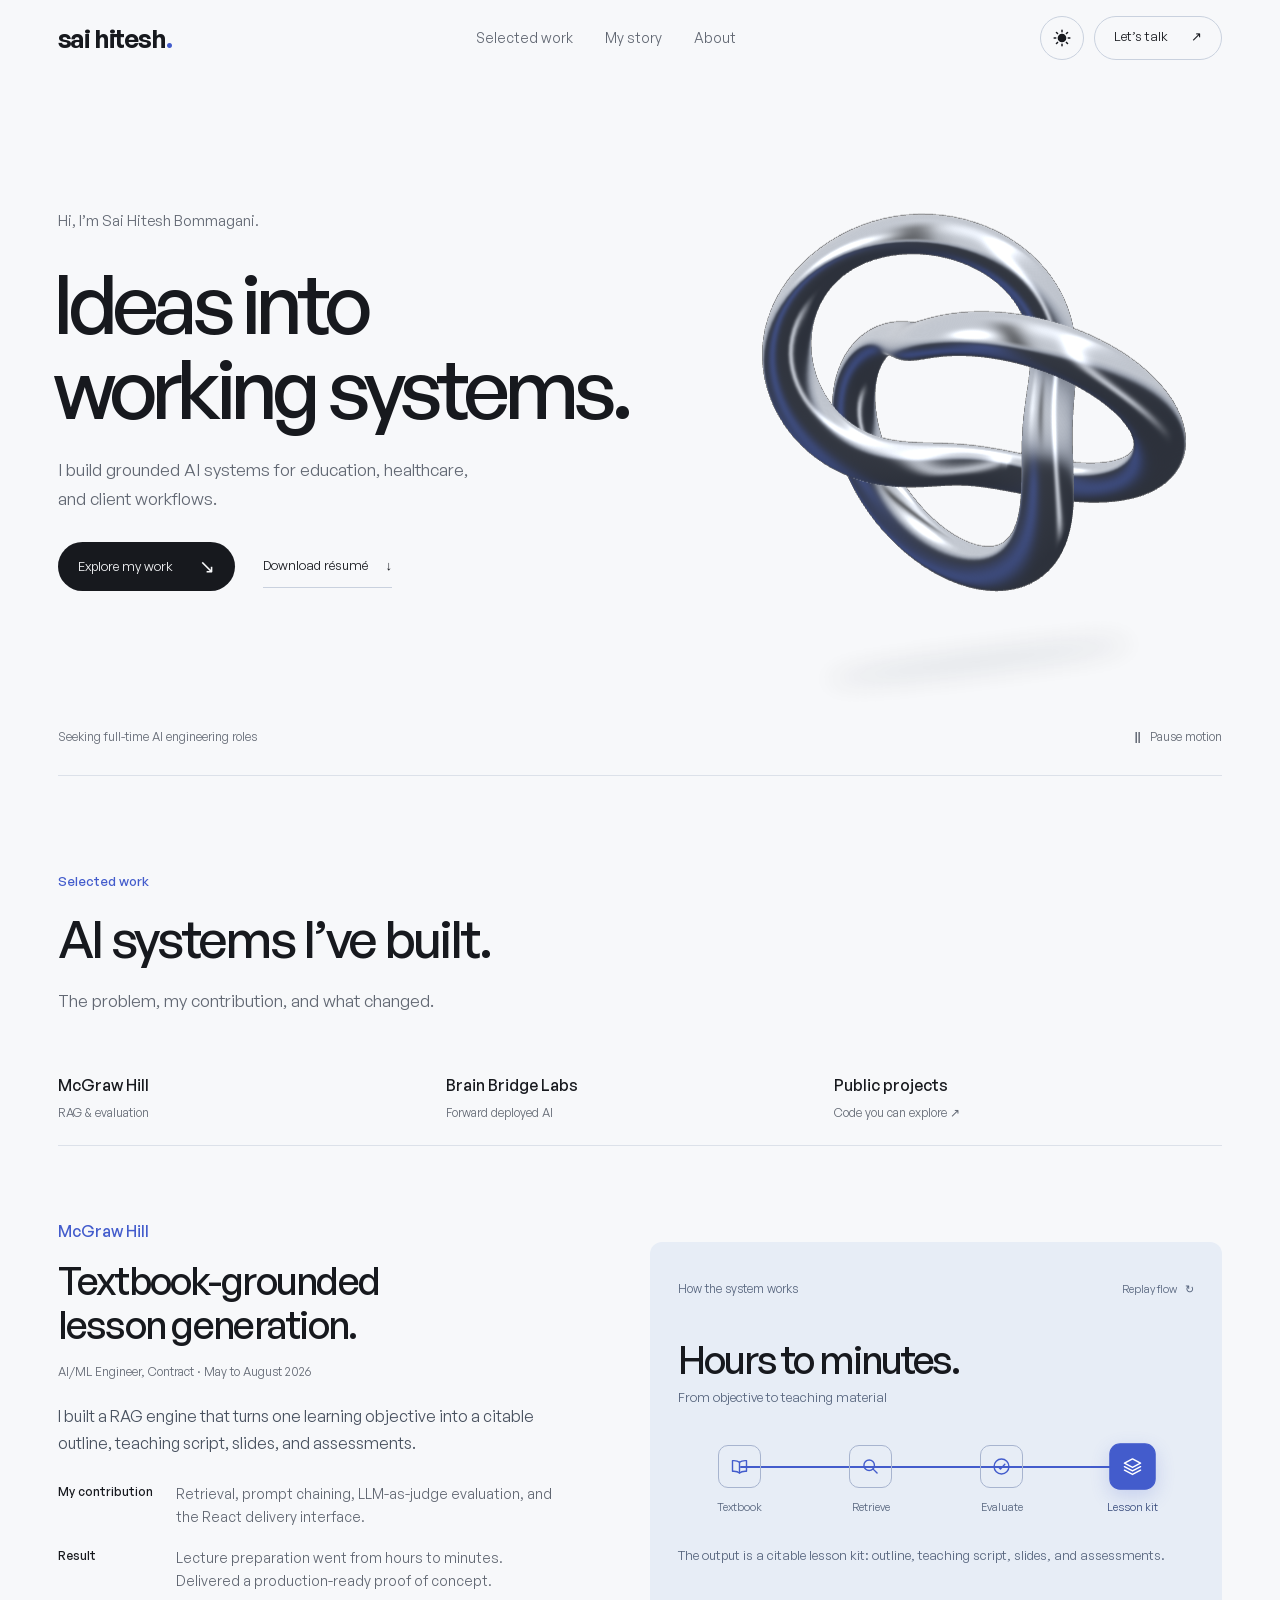
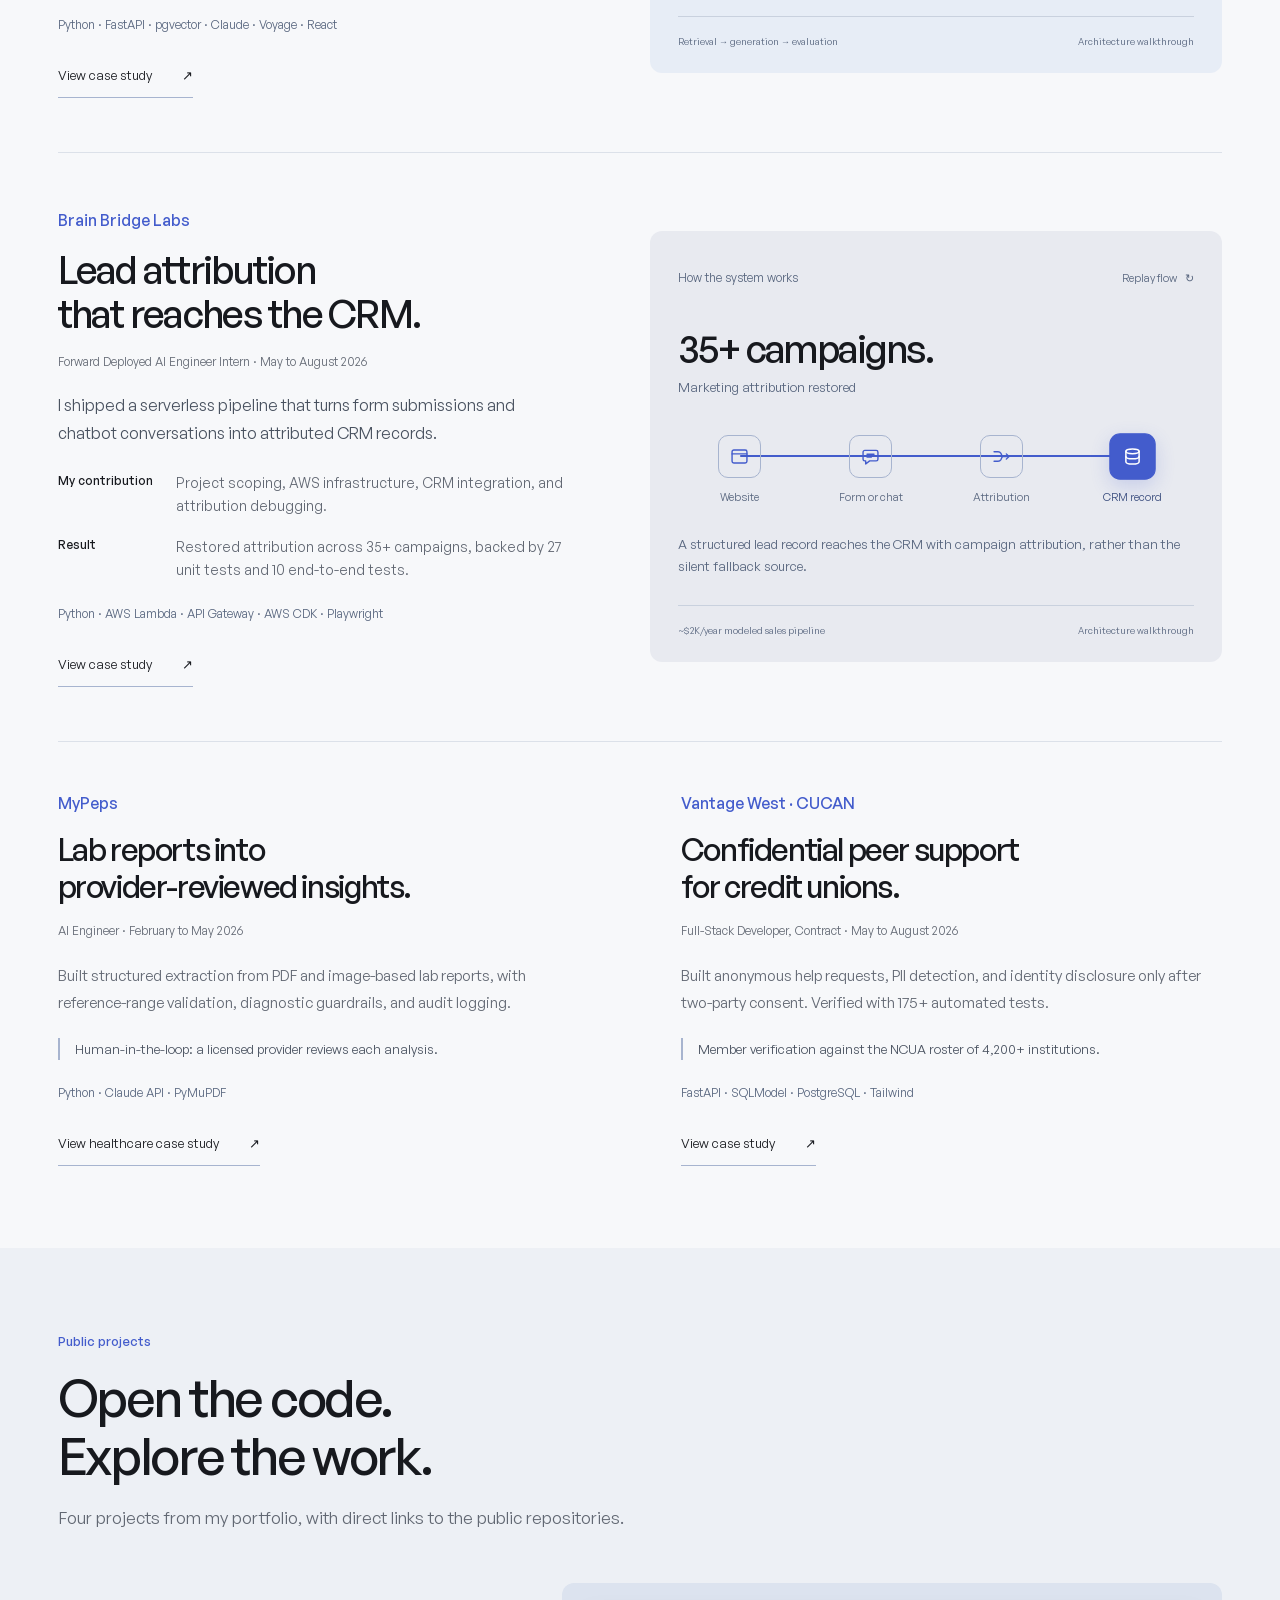
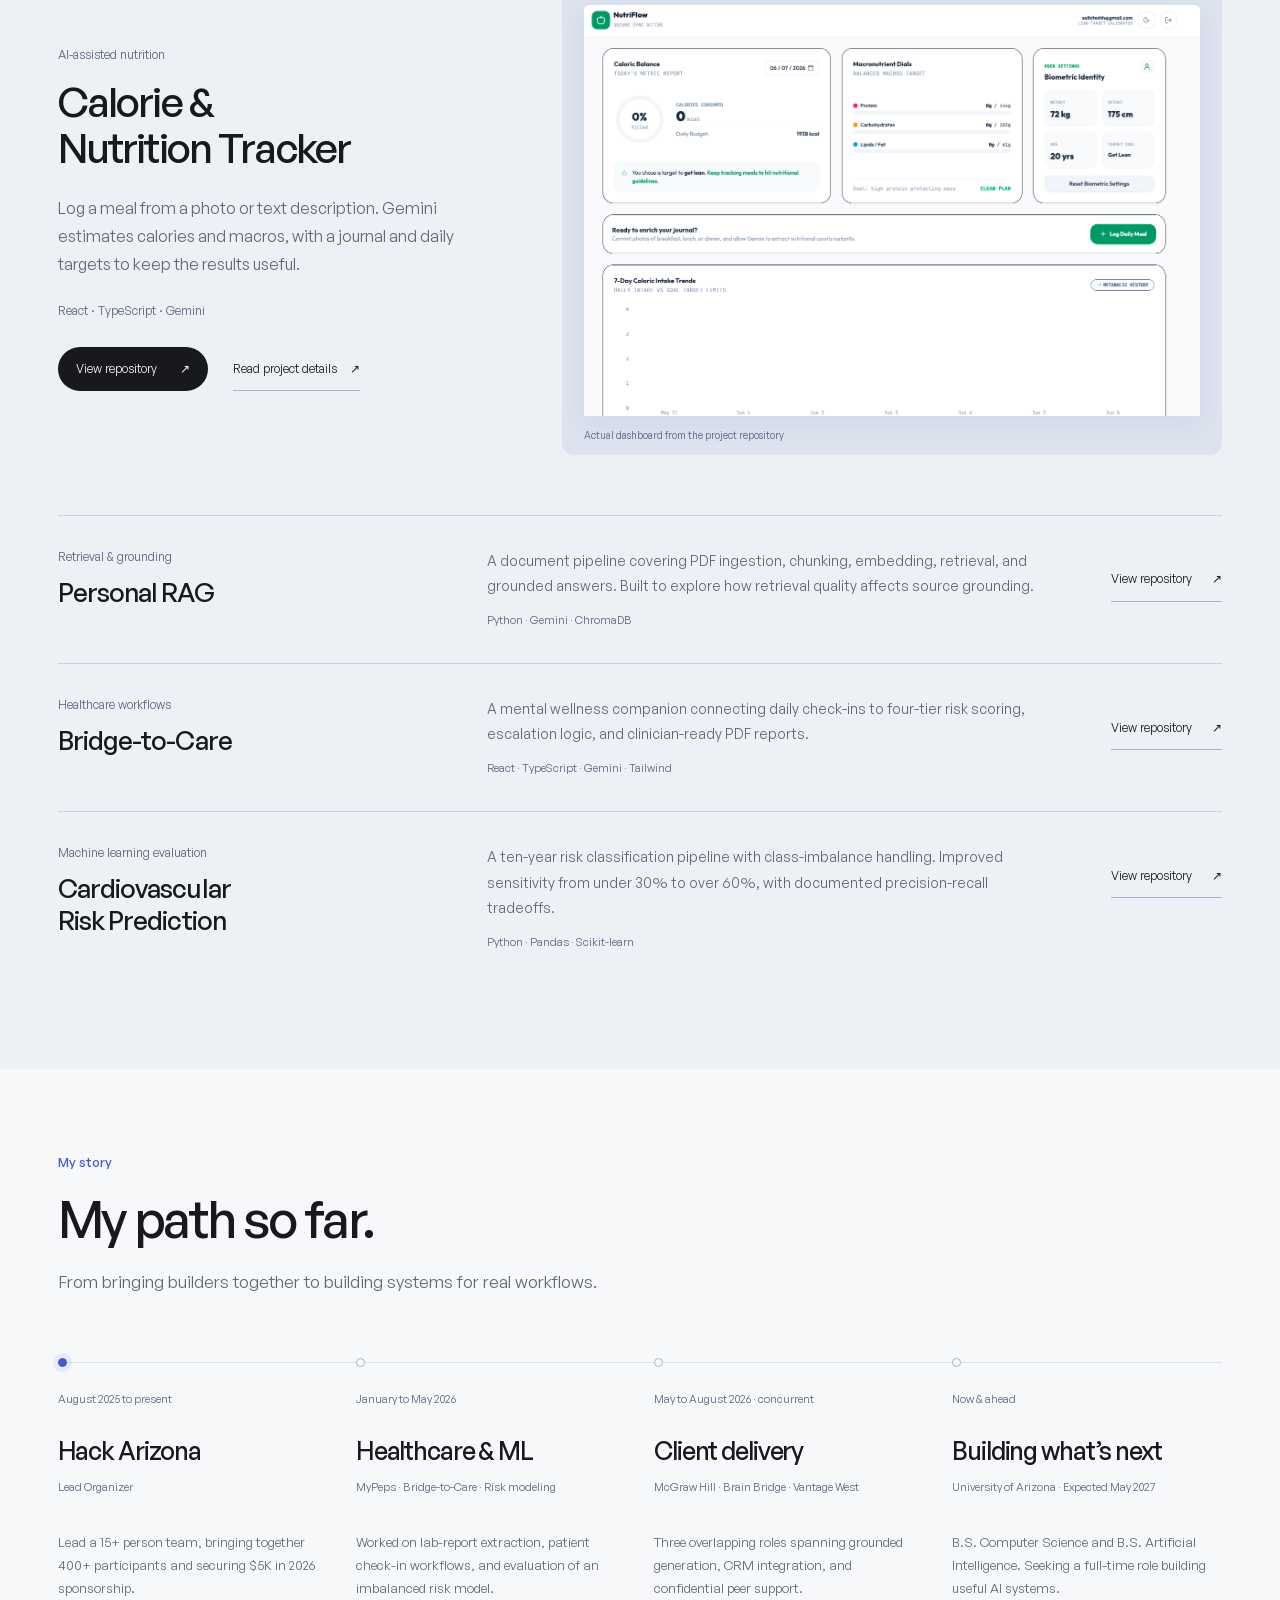
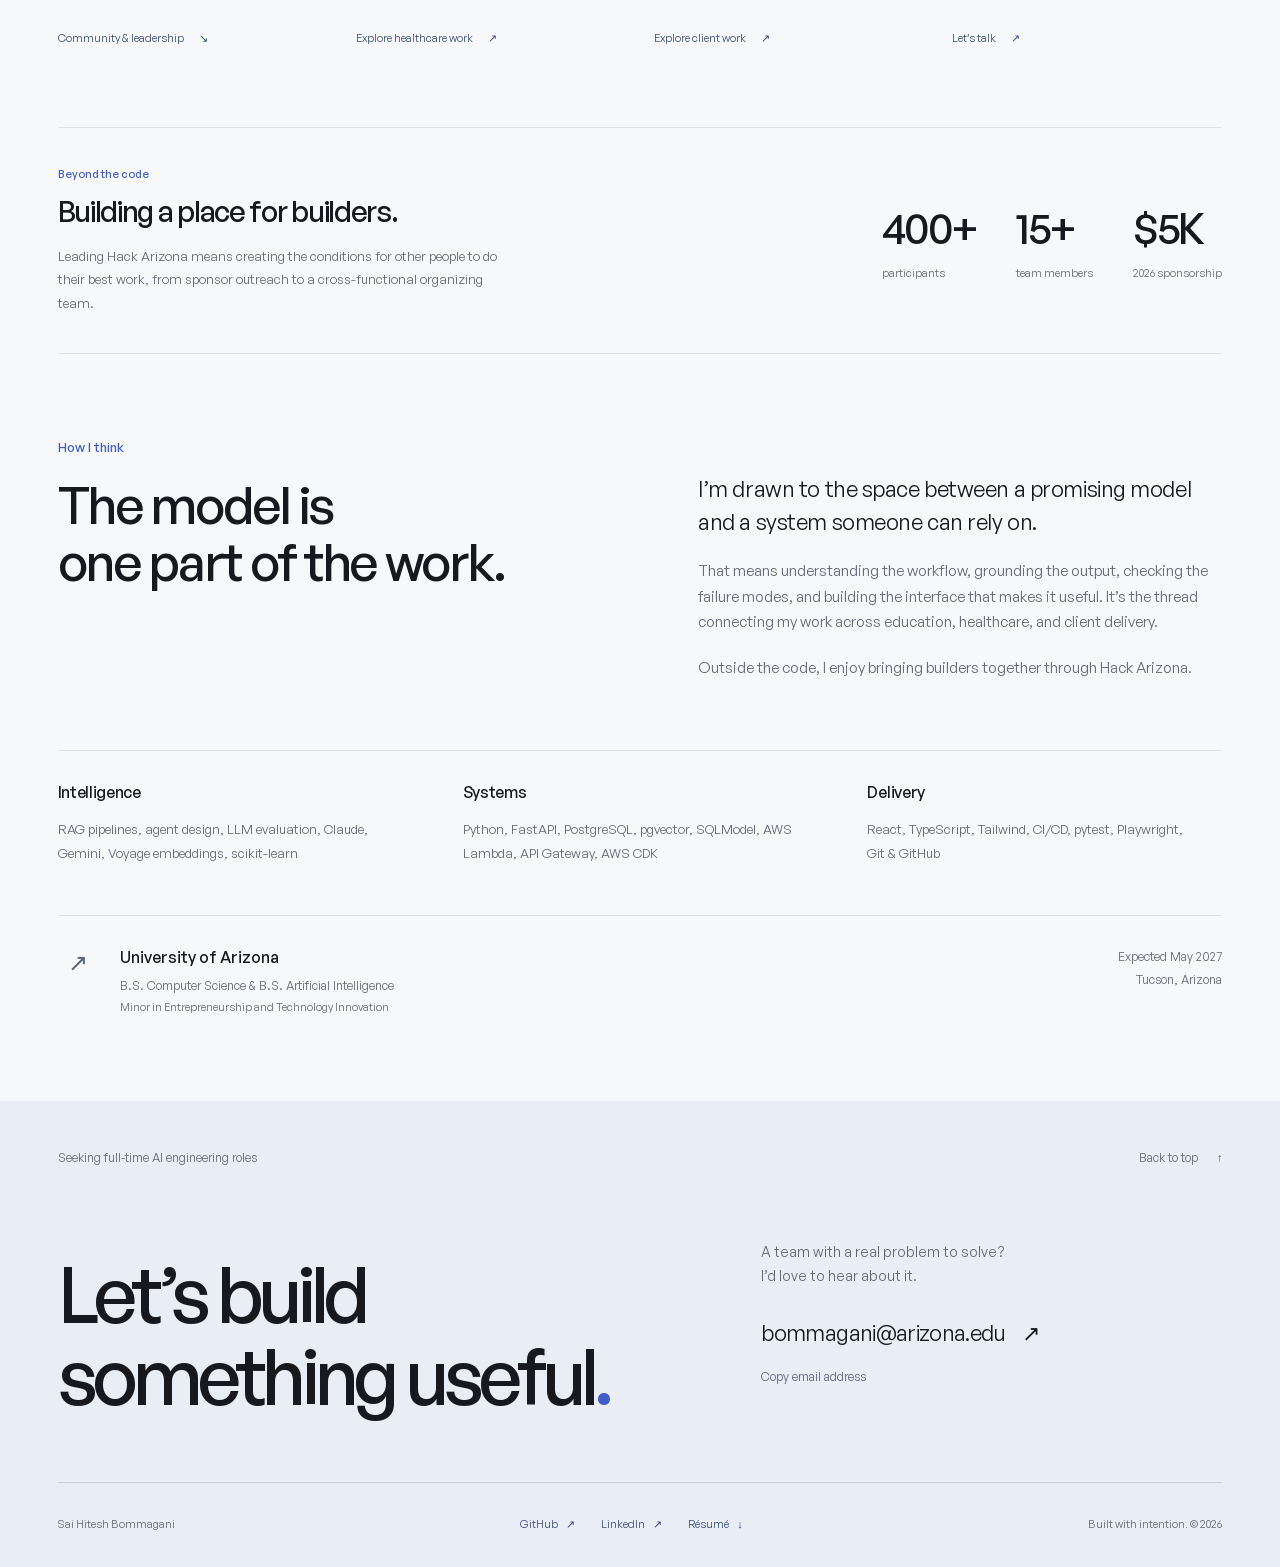
==== commit 3d9e3c37: "Add cursor interactions and a dark theme Cursor (mouse and trackpad only; off for touch, paused, and" ====
--- a/index.html
+++ b/index.html
@@ -8,16 +8,19 @@
   <title>Sai Hitesh Bommagani | AI Engineer</title>
   <link rel="icon" type="image/svg+xml" href="assets/favicon.svg">
   <link rel="preload" href="assets/fonts/general-sans-medium.woff2" as="font" type="font/woff2" crossorigin>
-  <link rel="stylesheet" href="styles.css?v=3">
-  <script>document.documentElement.classList.add('js');setTimeout(function(){if(!document.documentElement.classList.contains('motion-ready'))document.documentElement.classList.remove('js')},3000)</script>
-  <script type="module" src="app.js?v=3"></script>
+  <link rel="stylesheet" href="styles.css?v=4">
+  <script>(function(){var d=document.documentElement,t;d.classList.add('js');try{t=localStorage.getItem('theme')}catch(e){}if(t!=='dark'&&t!=='light')t=matchMedia('(prefers-color-scheme: dark)').matches?'dark':'light';d.dataset.theme=t;document.querySelector('meta[name="theme-color"]').content=t==='dark'?'#0e1014':'#f7f8fa';setTimeout(function(){if(!d.classList.contains('motion-ready'))d.classList.remove('js')},3000)})()</script>
+  <script type="module" src="app.js?v=4"></script>
 </head>
 <body>
   <a class="skip-link" href="#main">Skip to content</a>
   <header class="site-header">
     <a class="wordmark" href="#home" aria-label="Sai Hitesh, home">sai hitesh<span class="wordmark-dot">.</span></a>
     <nav aria-label="Main navigation"><a href="#work">Selected work</a><a href="#story">My story</a><a href="#about">About</a></nav>
-    <a class="header-contact" href="#contact" aria-label="Let’s talk">Let’s talk <span aria-hidden="true">↗</span></a>
+    <div class="header-actions">
+      <button class="theme-toggle" type="button" aria-pressed="false" aria-label="Dark theme" data-magnetic hidden><svg viewBox="0 0 24 24" aria-hidden="true" focusable="false"><mask id="theme-moon"><rect width="24" height="24" fill="#fff"/><circle class="theme-cut" cx="22" cy="2" r="7" fill="#000"/></mask><circle class="theme-core" cx="12" cy="12" r="5.2" mask="url(#theme-moon)"/><path class="theme-rays" d="M12 2.6v1.9M12 19.5v1.9M2.6 12h1.9M19.5 12h1.9M5.35 5.35l1.35 1.35M17.3 17.3l1.35 1.35M5.35 18.65l1.35-1.35M17.3 6.7l1.35-1.35"/></svg></button>
+      <a class="header-contact" href="#contact" aria-label="Let’s talk" data-magnetic>Let’s talk <span aria-hidden="true">↗</span></a>
+    </div>
   </header>
   <main id="main">
     <section class="hero-scroll" id="home" aria-labelledby="hero-title">
@@ -26,12 +29,12 @@
           <p class="intro-name">Hi, I’m Sai Hitesh Bommagani.</p>
           <h1 id="hero-title"><span class="line"><span>Ideas into</span></span><span class="line"><span>working systems.</span></span></h1>
           <p class="hero-description">I build grounded AI systems for education, healthcare, and client workflows.</p>
-          <div class="hero-actions"><a class="primary-link" href="#work">Explore my work <span aria-hidden="true">↘</span></a><a class="resume-link" href="assets/sai-hitesh-resume.pdf" download>Download résumé <span aria-hidden="true">↓</span></a></div>
+          <div class="hero-actions"><a class="primary-link" href="#work" data-magnetic>Explore my work <span aria-hidden="true">↘</span></a><a class="resume-link" href="assets/sai-hitesh-resume.pdf" download>Download résumé <span aria-hidden="true">↓</span></a></div>
         </div>
-        <div class="sculpture-wrap" aria-label="An abstract silver knot. Scrolling changes its shape and perspective." role="img">
+        <div class="sculpture-wrap" aria-label="An abstract chrome knot. Scrolling turns it, and it can be dragged to spin." role="img" data-cursor="Drag" data-cursor-style="lens">
           <img class="sculpture-fallback" src="assets/sculpture-fallback.svg" alt="" aria-hidden="true"><canvas class="sculpture" aria-hidden="true"></canvas><div class="sculpture-shadow" aria-hidden="true"></div>
         </div>
-        <div class="hero-bottom"><p class="availability">Seeking full-time AI engineering roles</p><button class="motion-toggle" type="button" aria-pressed="false" hidden><span class="motion-icon" aria-hidden="true">Ⅱ</span><span class="motion-label">Pause motion</span></button></div>
+        <div class="hero-bottom"><p class="availability">Seeking full-time AI engineering roles</p><button class="motion-toggle" type="button" aria-pressed="false" data-magnetic hidden><span class="motion-icon" aria-hidden="true">Ⅱ</span><span class="motion-label">Pause motion</span></button></div>
         <div class="hero-progress" aria-hidden="true"><span></span></div>
       </div>
     </section>
@@ -39,31 +42,31 @@
       <div class="section-heading" data-reveal="children"><p class="section-name">Selected work</p><h2 id="work-title">AI systems I’ve built.</h2><p class="section-intro">The problem, my contribution, and what changed.</p></div>
       <nav class="work-index" aria-label="Browse selected work" data-reveal><a href="#project-mcgraw">McGraw Hill <span>RAG &amp; evaluation</span></a><a href="#project-brainbridge">Brain Bridge Labs <span>Forward deployed AI</span></a><a href="#public-projects">Public projects <span>Code you can explore ↗</span></a></nav>
       <article class="featured-project" id="project-mcgraw" data-reveal="children">
-        <div class="project-copy"><p class="project-company">McGraw Hill</p><h3>Textbook-grounded<br>lesson generation.</h3><p class="project-role">AI/ML Engineer, Contract · May to August 2026</p><p class="project-summary">I built a RAG engine that turns one learning objective into a citable outline, teaching script, slides, and assessments.</p><dl class="project-facts"><div><dt>My contribution</dt><dd>Retrieval, prompt chaining, LLM-as-judge evaluation, and the React delivery interface.</dd></div><div><dt>Result</dt><dd>Lecture preparation went from hours to minutes. Delivered a production-ready proof of concept.</dd></div></dl><p class="tech-line">Python · FastAPI · pgvector · Claude · Voyage · React</p><a class="case-trigger" href="case-studies.html#mcgraw" data-case="mcgraw">View case study <span aria-hidden="true">↗</span></a></div>
-        <div class="workflow workflow-education" aria-label="McGraw Hill system walkthrough">
-          <div class="workflow-top"><span>How the system works</span><button class="workflow-replay" type="button">Replay flow <span aria-hidden="true">↻</span></button></div>
+        <div class="project-copy"><p class="project-company">McGraw Hill</p><h3>Textbook-grounded<br>lesson generation.</h3><p class="project-role">AI/ML Engineer, Contract · May to August 2026</p><p class="project-summary">I built a RAG engine that turns one learning objective into a citable outline, teaching script, slides, and assessments.</p><dl class="project-facts"><div><dt>My contribution</dt><dd>Retrieval, prompt chaining, LLM-as-judge evaluation, and the React delivery interface.</dd></div><div><dt>Result</dt><dd>Lecture preparation went from hours to minutes. Delivered a production-ready proof of concept.</dd></div></dl><p class="tech-line">Python · FastAPI · pgvector · Claude · Voyage · React</p><a class="case-trigger" href="case-studies.html#mcgraw" data-cursor="Read" data-case="mcgraw">View case study <span aria-hidden="true">↗</span></a></div>
+        <div class="workflow workflow-education" aria-label="McGraw Hill system walkthrough" data-tilt>
+          <div class="workflow-top"><span>How the system works</span><button class="workflow-replay" type="button" data-magnetic>Replay flow <span aria-hidden="true">↻</span></button></div>
           <div class="workflow-metric"><strong>Hours to minutes.</strong><span>From objective to teaching material</span></div>
           <div class="flow-steps"><div class="workflow-line" aria-hidden="true"><span class="flow-fill"></span><span class="flow-packet"></span></div><button class="flow-step is-active" type="button" disabled aria-pressed="true" data-step-description="Source material is grounded in the textbook, starting with the instructor’s learning objective."><span class="step-symbol" aria-hidden="true"><svg viewBox="0 0 24 24" focusable="false"><path pathLength="1" d="M12 7.2C10.3 5.7 7.6 5 4 5.3v12.2c3.6-.3 6.3.4 8 1.9 1.7-1.5 4.4-2.2 8-1.9V5.3c-3.6-.3-6.3.4-8 1.9z"/><path pathLength="1" d="M12 7.2v12.2"/></svg></span><span>Textbook</span></button><button class="flow-step" type="button" disabled aria-pressed="false" data-step-description="Voyage embeddings and pgvector retrieve passages relevant to the learning objective."><span class="step-symbol" aria-hidden="true"><svg viewBox="0 0 24 24" focusable="false"><path pathLength="1" d="M10.5 4.5a6 6 0 1 0 0 12 6 6 0 0 0 0-12z"/><path pathLength="1" d="M15 15l4.5 4.5"/></svg></span><span>Retrieve</span></button><button class="flow-step" type="button" disabled aria-pressed="false" data-step-description="Progressive QA gates and LLM-as-judge evaluation check scope, with bounded auto-refinement."><span class="step-symbol" aria-hidden="true"><svg viewBox="0 0 24 24" focusable="false"><path pathLength="1" d="M12 3.5a8.5 8.5 0 1 0 0 17 8.5 8.5 0 0 0 0-17z"/><path pathLength="1" d="M8.3 12.3l2.5 2.5 5-5.3"/></svg></span><span>Evaluate</span></button><button class="flow-step" type="button" disabled aria-pressed="false" data-step-description="The output is a citable lesson kit: outline, teaching script, slides, and assessments."><span class="step-symbol" aria-hidden="true"><svg viewBox="0 0 24 24" focusable="false"><path pathLength="1" d="M12 4 3.5 8.5 12 13l8.5-4.5z"/><path pathLength="1" d="M3.5 12.2 12 16.7l8.5-4.5"/><path pathLength="1" d="M3.5 15.9 12 20.4l8.5-4.5"/></svg></span><span>Lesson kit</span></button></div>
           <p class="workflow-description" role="status">Select a step to explore the retrieval and evaluation workflow.</p><div class="workflow-footer"><span>Retrieval → generation → evaluation</span><span>Architecture walkthrough</span></div>
         </div>
       </article>
       <article class="featured-project" id="project-brainbridge" data-reveal="children">
-        <div class="project-copy"><p class="project-company">Brain Bridge Labs</p><h3>Lead attribution<br>that reaches the CRM.</h3><p class="project-role">Forward Deployed AI Engineer Intern · May to August 2026</p><p class="project-summary">I shipped a serverless pipeline that turns form submissions and chatbot conversations into attributed CRM records.</p><dl class="project-facts"><div><dt>My contribution</dt><dd>Project scoping, AWS infrastructure, CRM integration, and attribution debugging.</dd></div><div><dt>Result</dt><dd>Restored attribution across 35+ campaigns, backed by 27 unit tests and 10 end-to-end tests.</dd></div></dl><p class="tech-line">Python · AWS Lambda · API Gateway · AWS CDK · Playwright</p><a class="case-trigger" href="case-studies.html#brainbridge" data-case="brainbridge">View case study <span aria-hidden="true">↗</span></a></div>
-        <div class="workflow workflow-attribution" aria-label="Brain Bridge Labs system walkthrough">
-          <div class="workflow-top"><span>How the system works</span><button class="workflow-replay" type="button">Replay flow <span aria-hidden="true">↻</span></button></div>
+        <div class="project-copy"><p class="project-company">Brain Bridge Labs</p><h3>Lead attribution<br>that reaches the CRM.</h3><p class="project-role">Forward Deployed AI Engineer Intern · May to August 2026</p><p class="project-summary">I shipped a serverless pipeline that turns form submissions and chatbot conversations into attributed CRM records.</p><dl class="project-facts"><div><dt>My contribution</dt><dd>Project scoping, AWS infrastructure, CRM integration, and attribution debugging.</dd></div><div><dt>Result</dt><dd>Restored attribution across 35+ campaigns, backed by 27 unit tests and 10 end-to-end tests.</dd></div></dl><p class="tech-line">Python · AWS Lambda · API Gateway · AWS CDK · Playwright</p><a class="case-trigger" href="case-studies.html#brainbridge" data-cursor="Read" data-case="brainbridge">View case study <span aria-hidden="true">↗</span></a></div>
+        <div class="workflow workflow-attribution" aria-label="Brain Bridge Labs system walkthrough" data-tilt>
+          <div class="workflow-top"><span>How the system works</span><button class="workflow-replay" type="button" data-magnetic>Replay flow <span aria-hidden="true">↻</span></button></div>
           <div class="workflow-metric"><strong>35+ campaigns.</strong><span>Marketing attribution restored</span></div>
           <div class="flow-steps"><div class="workflow-line" aria-hidden="true"><span class="flow-fill"></span><span class="flow-packet"></span></div><button class="flow-step is-active" type="button" disabled aria-pressed="true" data-step-description="A visitor enters the website, preserving the source context needed for marketing attribution."><span class="step-symbol" aria-hidden="true"><svg viewBox="0 0 24 24" focusable="false"><path pathLength="1" d="M5.5 4.5h13a2 2 0 0 1 2 2v11a2 2 0 0 1-2 2h-13a2 2 0 0 1-2-2v-11a2 2 0 0 1 2-2z"/><path pathLength="1" d="M3.5 9h17"/></svg></span><span>Website</span></button><button class="flow-step" type="button" disabled aria-pressed="false" data-step-description="Both form submissions and conversations with the embedded AI chatbot enter the same lead pipeline."><span class="step-symbol" aria-hidden="true"><svg viewBox="0 0 24 24" focusable="false"><path pathLength="1" d="M5.5 5h13a2 2 0 0 1 2 2v8a2 2 0 0 1-2 2H11l-4.5 3.5V17h-1a2 2 0 0 1-2-2V7a2 2 0 0 1 2-2z"/><path pathLength="1" d="M8 9.5h8"/><path pathLength="1" d="M8 12.5h5"/></svg></span><span>Form or chat</span></button><button class="flow-step" type="button" disabled aria-pressed="false" data-step-description="The serverless Python pipeline validates and maps lead data, preserving the correct campaign source."><span class="step-symbol" aria-hidden="true"><svg viewBox="0 0 24 24" focusable="false"><path pathLength="1" d="M3.5 6.5H8c1.6 0 2.6.7 3.4 2L13 12h7.5"/><path pathLength="1" d="M3.5 17.5H8c1.6 0 2.6-.7 3.4-2L13 12"/><path pathLength="1" d="M17.5 9l3 3-3 3"/></svg></span><span>Attribution</span></button><button class="flow-step" type="button" disabled aria-pressed="false" data-step-description="A structured lead record reaches the CRM with campaign attribution, rather than the silent fallback source."><span class="step-symbol" aria-hidden="true"><svg viewBox="0 0 24 24" focusable="false"><path pathLength="1" d="M5 6.5c0-1.4 3.1-2.5 7-2.5s7 1.1 7 2.5-3.1 2.5-7 2.5-7-1.1-7-2.5z"/><path pathLength="1" d="M5 6.5v11c0 1.4 3.1 2.5 7 2.5s7-1.1 7-2.5v-11"/><path pathLength="1" d="M5 12c0 1.4 3.1 2.5 7 2.5s7-1.1 7-2.5"/></svg></span><span>CRM record</span></button></div>
           <p class="workflow-description" role="status">Select a step to follow a lead from the website into the CRM.</p><div class="workflow-footer"><span>~$2K/year modeled sales pipeline</span><span>Architecture walkthrough</span></div>
         </div>
       </article>
       <div class="supporting-work">
-        <article class="supporting-project" id="project-mypeps" data-reveal><p class="project-company">MyPeps</p><h3>Lab reports into<br>provider-reviewed insights.</h3><p class="project-role">AI Engineer · February to May 2026</p><p>Built structured extraction from PDF and image-based lab reports, with reference-range validation, diagnostic guardrails, and audit logging.</p><div class="supporting-result">Human-in-the-loop: a licensed provider reviews each analysis.</div><p class="tech-line">Python · Claude API · PyMuPDF</p><a class="case-trigger" href="case-studies.html#healthcare" data-case="healthcare">View healthcare case study <span aria-hidden="true">↗</span></a></article>
-        <article class="supporting-project" id="project-vantage" data-reveal><p class="project-company">Vantage West · CUCAN</p><h3>Confidential peer support<br>for credit unions.</h3><p class="project-role">Full-Stack Developer, Contract · May to August 2026</p><p>Built anonymous help requests, PII detection, and identity disclosure only after two-party consent. Verified with 175+ automated tests.</p><div class="supporting-result">Member verification against the NCUA roster of 4,200+ institutions.</div><p class="tech-line">FastAPI · SQLModel · PostgreSQL · Tailwind</p><a class="case-trigger" href="case-studies.html#vantage" data-case="vantage">View case study <span aria-hidden="true">↗</span></a></article>
+        <article class="supporting-project" id="project-mypeps" data-reveal><p class="project-company">MyPeps</p><h3>Lab reports into<br>provider-reviewed insights.</h3><p class="project-role">AI Engineer · February to May 2026</p><p>Built structured extraction from PDF and image-based lab reports, with reference-range validation, diagnostic guardrails, and audit logging.</p><div class="supporting-result">Human-in-the-loop: a licensed provider reviews each analysis.</div><p class="tech-line">Python · Claude API · PyMuPDF</p><a class="case-trigger" href="case-studies.html#healthcare" data-cursor="Read" data-case="healthcare">View healthcare case study <span aria-hidden="true">↗</span></a></article>
+        <article class="supporting-project" id="project-vantage" data-reveal><p class="project-company">Vantage West · CUCAN</p><h3>Confidential peer support<br>for credit unions.</h3><p class="project-role">Full-Stack Developer, Contract · May to August 2026</p><p>Built anonymous help requests, PII detection, and identity disclosure only after two-party consent. Verified with 175+ automated tests.</p><div class="supporting-result">Member verification against the NCUA roster of 4,200+ institutions.</div><p class="tech-line">FastAPI · SQLModel · PostgreSQL · Tailwind</p><a class="case-trigger" href="case-studies.html#vantage" data-cursor="Read" data-case="vantage">View case study <span aria-hidden="true">↗</span></a></article>
       </div>
     </section>
     <section class="public-section section-shell" id="public-projects" aria-labelledby="public-title">
       <div class="section-heading" data-reveal="children"><p class="section-name">Public projects</p><h2 id="public-title">Open the code.<br>Explore the work.</h2><p class="section-intro">Four projects from my portfolio, with direct links to the public repositories.</p></div>
-      <article class="public-feature" data-reveal="children"><div class="public-feature-copy"><span class="project-category">AI-assisted nutrition</span><h3>Calorie &amp;<br>Nutrition Tracker</h3><p>Log a meal from a photo or text description. Gemini estimates calories and macros, with a journal and daily targets to keep the results useful.</p><p class="tech-line">React · TypeScript · Gemini</p><div class="public-links"><a class="demo-link" href="https://github.com/saihitesh-14/Calorie-Nutrition-Tracker" target="_blank" rel="noopener noreferrer">View repository <span aria-hidden="true">↗</span></a><a href="https://github.com/saihitesh-14/Calorie-Nutrition-Tracker/blob/main/README.md" target="_blank" rel="noopener noreferrer">Read project details <span aria-hidden="true">↗</span></a></div></div><figure class="real-project-image"><a href="assets/projects/nutriflow-dashboard.png" target="_blank" rel="noopener noreferrer" aria-label="View the full NutriFlow dashboard screenshot"><img src="assets/projects/nutriflow-dashboard.png" width="1348" height="1481" alt="Actual NutriFlow dashboard showing calorie balance, macronutrient targets, a meal journal, and nutrition trends." loading="lazy"></a><figcaption>Actual dashboard from the project repository</figcaption></figure></article>
+      <article class="public-feature" data-reveal="children"><div class="public-feature-copy"><span class="project-category">AI-assisted nutrition</span><h3>Calorie &amp;<br>Nutrition Tracker</h3><p>Log a meal from a photo or text description. Gemini estimates calories and macros, with a journal and daily targets to keep the results useful.</p><p class="tech-line">React · TypeScript · Gemini</p><div class="public-links"><a class="demo-link" data-magnetic href="https://github.com/saihitesh-14/Calorie-Nutrition-Tracker" target="_blank" rel="noopener noreferrer">View repository <span aria-hidden="true">↗</span></a><a href="https://github.com/saihitesh-14/Calorie-Nutrition-Tracker/blob/main/README.md" target="_blank" rel="noopener noreferrer">Read project details <span aria-hidden="true">↗</span></a></div></div><figure class="real-project-image" data-tilt><a href="assets/projects/nutriflow-dashboard.png" target="_blank" rel="noopener noreferrer" aria-label="View the full NutriFlow dashboard screenshot" data-cursor="Open"><img src="assets/projects/nutriflow-dashboard.png" width="1348" height="1481" alt="Actual NutriFlow dashboard showing calorie balance, macronutrient targets, a meal journal, and nutrition trends." loading="lazy"></a><figcaption>Actual dashboard from the project repository</figcaption></figure></article>
       <div class="public-project-list">
         <article class="public-project" data-reveal><div class="public-project-heading"><span class="project-category">Retrieval &amp; grounding</span><h3>Personal RAG</h3></div><div><p>A document pipeline covering PDF ingestion, chunking, embedding, retrieval, and grounded answers. Built to explore how retrieval quality affects source grounding.</p><p class="tech-line">Python · Gemini · ChromaDB</p></div><a class="repo-link" href="https://github.com/saihitesh-14/personal-rag" target="_blank" rel="noopener noreferrer">View repository <span aria-hidden="true">↗</span></a></article>
         <article class="public-project" data-reveal><div class="public-project-heading"><span class="project-category">Healthcare workflows</span><h3>Bridge-to-Care</h3></div><div><p>A mental wellness companion connecting daily check-ins to four-tier risk scoring, escalation logic, and clinician-ready PDF reports.</p><p class="tech-line">React · TypeScript · Gemini · Tailwind</p></div><a class="repo-link" href="https://github.com/saihitesh-14/Bridge-to-care" target="_blank" rel="noopener noreferrer">View repository <span aria-hidden="true">↗</span></a></article>
@@ -93,8 +96,8 @@
       <div class="education-line"><span class="education-symbol" aria-hidden="true">↗</span><div><strong>University of Arizona</strong><p>B.S. Computer Science &amp; B.S. Artificial Intelligence<br><span>Minor in Entrepreneurship and Technology Innovation</span></p></div><span class="graduation">Expected May 2027<br>Tucson, Arizona</span></div>
     </section>
     <footer class="contact-section section-shell" id="contact" aria-labelledby="contact-title">
-      <div class="contact-top"><p class="availability"><span aria-hidden="true"></span> Seeking full-time AI engineering roles</p><a class="back-top" href="#home">Back to top <span aria-hidden="true">↑</span></a></div>
-      <div class="contact-main" data-reveal="children"><h2 id="contact-title">Let’s build<br>something useful<span>.</span></h2><div class="contact-actions"><p>A team with a real problem to solve?<br>I’d love to hear about it.</p><a class="contact-email" href="mailto:bommagani@arizona.edu">bommagani@arizona.edu <span aria-hidden="true">↗</span></a><button class="copy-email" type="button" hidden>Copy email address</button><span class="copy-status" role="status" aria-live="polite"></span></div></div>
+      <div class="contact-top"><p class="availability"><span aria-hidden="true"></span> Seeking full-time AI engineering roles</p><a class="back-top" href="#home" data-magnetic>Back to top <span aria-hidden="true">↑</span></a></div>
+      <div class="contact-main" data-reveal="children"><h2 id="contact-title">Let’s build<br>something useful<span>.</span></h2><div class="contact-actions"><p>A team with a real problem to solve?<br>I’d love to hear about it.</p><a class="contact-email" href="mailto:bommagani@arizona.edu" data-cursor="Say hi">bommagani@arizona.edu <span aria-hidden="true">↗</span></a><button class="copy-email" type="button" data-magnetic hidden>Copy email address</button><span class="copy-status" role="status" aria-live="polite"></span></div></div>
       <div class="footer-bottom"><span>Sai Hitesh Bommagani</span><div><a href="https://github.com/saihitesh-14" target="_blank" rel="noopener noreferrer">GitHub <span aria-hidden="true">↗</span></a><a href="https://linkedin.com/in/sai-hitesh-bommagani14" target="_blank" rel="noopener noreferrer">LinkedIn <span aria-hidden="true">↗</span></a><a href="assets/sai-hitesh-resume.pdf" download>Résumé <span aria-hidden="true">↓</span></a></div><span>Built with intention. © 2026</span></div>
     </footer>
   </main>
--- a/styles.css
+++ b/styles.css
@@ -1,7 +1,10 @@
 @font-face{font-family:General Sans;src:url('assets/fonts/general-sans-regular.woff2') format('woff2');font-weight:400;font-style:normal;font-display:swap}
 @font-face{font-family:General Sans;src:url('assets/fonts/general-sans-medium.woff2') format('woff2');font-weight:500;font-style:normal;font-display:swap}
 @font-face{font-family:General Sans;src:url('assets/fonts/general-sans-semibold.woff2') format('woff2');font-weight:600;font-style:normal;font-display:swap}
-:root{--paper:#f7f8fa;--ink:#17191e;--muted:#626873;--blue:#435ccc;--line:#dce1e9;--page-inset:max(clamp(24px,4.5vw,72px),calc((100vw - 1360px)/2));--ease-out:cubic-bezier(.22,1,.36,1);--ease-out-expo:cubic-bezier(.16,1,.3,1);--ease-in-out:cubic-bezier(.65,0,.35,1);font-family:General Sans,Arial,sans-serif;color:var(--ink);background:var(--paper);font-synthesis:none;scroll-behavior:smooth;scroll-padding-top:32px}
+:root{--paper:#f7f8fa;--surface:#edf0f5;--surface-2:#e9edf5;--panel:#e7edf6;--panel-alt:#e8eaf0;--card:#dce3ef;--tint:#e8edf5;--node:#f8fafd;--ink:#17191e;--ink-hover:#364e7a;--text-strong:#48515f;--accent-ink:#36497a;--muted:#626873;--muted-2:#56647d;--line:#dce1e9;--line-strong:#c9d1de;--line-accent:#a7b4cf;--blue:#435ccc;--blue-fill:#435ccc;--on-accent:#fff;--blue-soft:#dde4fb;--success:#3b5a45;--knot-shadow:#19243624;--dialog-shadow:#18263c40;--backdrop:#18203270;--soft-shadow:#293c6210;--spot:#ffffffb3;--glow:#435ccc12;color-scheme:light;--page-inset:max(clamp(24px,4.5vw,72px),calc((100vw - 1360px)/2));--ease-out:cubic-bezier(.22,1,.36,1);--ease-out-expo:cubic-bezier(.16,1,.3,1);--ease-in-out:cubic-bezier(.65,0,.35,1);font-family:General Sans,Arial,sans-serif;color:var(--ink);background:var(--paper);font-synthesis:none;scroll-behavior:smooth;scroll-padding-top:32px}
+/* Dark tokens apply when chosen, or by system preference until the visitor chooses. */
+:root[data-theme='dark']{--paper:#0e1014;--surface:#13161c;--surface-2:#12151b;--panel:#171b23;--panel-alt:#181b21;--card:#1b2029;--tint:#1a1f29;--node:#1e232d;--ink:#eceef3;--ink-hover:#c8d1ec;--text-strong:#c4cad5;--accent-ink:#a9b8f0;--muted:#9da3af;--muted-2:#949db0;--line:#23272f;--line-strong:#303643;--line-accent:#48526b;--blue:#8398ff;--blue-fill:#5770e6;--on-accent:#fff;--blue-soft:#232b48;--success:#82c99c;--knot-shadow:#000000a6;--dialog-shadow:#000000a0;--backdrop:#05070bb8;--soft-shadow:#00000059;--spot:#8398ff24;--glow:#8398ff17;color-scheme:dark;}
+@media(prefers-color-scheme:dark){:root:not([data-theme='light']){--paper:#0e1014;--surface:#13161c;--surface-2:#12151b;--panel:#171b23;--panel-alt:#181b21;--card:#1b2029;--tint:#1a1f29;--node:#1e232d;--ink:#eceef3;--ink-hover:#c8d1ec;--text-strong:#c4cad5;--accent-ink:#a9b8f0;--muted:#9da3af;--muted-2:#949db0;--line:#23272f;--line-strong:#303643;--line-accent:#48526b;--blue:#8398ff;--blue-fill:#5770e6;--on-accent:#fff;--blue-soft:#232b48;--success:#82c99c;--knot-shadow:#000000a6;--dialog-shadow:#000000a0;--backdrop:#05070bb8;--soft-shadow:#00000059;--spot:#8398ff24;--glow:#8398ff17;color-scheme:dark;}}
 *{box-sizing:border-box}
 body{margin:0;-webkit-font-smoothing:antialiased}
 body.modal-open{overflow:hidden}
@@ -9,22 +12,32 @@
 button{font:inherit;color:inherit;cursor:pointer}
 button,a{-webkit-tap-highlight-color:transparent}
 button:focus-visible,a:focus-visible{outline:2px solid var(--blue);outline-offset:6px}
-::selection{background:#dce3fc;color:var(--ink)}
+::selection{background:var(--blue-soft);color:var(--ink)}
 p,h1,h2,h3,h4,figure,dl,dd{margin:0}
 p{line-height:1.7}
 h1,h2,h3,h4{font-weight:500;letter-spacing:-.045em}
 [hidden]{display:none!important}
 .section-shell{padding-inline:var(--page-inset)}
-.skip-link{position:fixed;left:20px;top:-90px;background:var(--ink);color:#fff;padding:12px 20px;z-index:20}
+.skip-link{position:fixed;left:20px;top:-90px;background:var(--ink);color:var(--paper);padding:12px 20px;z-index:20}
 .skip-link:focus-visible{top:15px}
 .site-header{height:76px;padding-inline:var(--page-inset);display:flex;align-items:center;justify-content:space-between;gap:24px}
 .wordmark{font-size:26px;font-weight:600;letter-spacing:-1.2px;white-space:nowrap}
-.wordmark-dot{color:var(--blue)}
+.wordmark-dot{display:inline-block;color:var(--blue)}
 .site-header nav{display:flex;align-items:center;gap:32px;font-size:14px}
-.site-header nav a{min-height:44px;display:flex;align-items:center;position:relative;color:#575f6e}
+.site-header nav a{min-height:44px;display:flex;align-items:center;position:relative;color:var(--muted)}
 .site-header nav a:after{content:'';position:absolute;bottom:5px;left:0;right:0;height:1px;background:var(--blue);transform:scaleX(0);transform-origin:left;transition:transform .2s ease}
-.header-contact{border:1px solid #c8cfdb;border-radius:26px;min-height:44px;padding:11px 19px;font-size:13px;white-space:nowrap;transition:background .2s ease}
+.header-contact{border:1px solid var(--line-strong);border-radius:26px;min-height:44px;padding:11px 19px;font-size:13px;white-space:nowrap;transition:background .2s ease}
 .header-contact span{display:inline-block;margin-left:20px;transition:transform .25s var(--ease-out)}
+.header-actions{display:flex;align-items:center;gap:10px}
+.theme-toggle{display:grid;place-items:center;flex:none;width:44px;height:44px;padding:0;border:1px solid var(--line-strong);border-radius:50%;background:none;color:var(--ink);transition:background .2s ease,border-color .2s ease}
+.theme-toggle svg{width:20px;height:20px;overflow:visible}
+.theme-core{fill:currentColor;transform-origin:12px 12px;transition:transform .6s var(--ease-out-expo)}
+.theme-cut{transition:transform .6s var(--ease-out-expo)}
+.theme-rays{fill:none;stroke:currentColor;stroke-width:1.8;stroke-linecap:round;transform-origin:12px 12px;transition:transform .6s var(--ease-out-expo),opacity .3s ease}
+/* Dark: the sun grows, a shadow disc slides across it into a crescent, and the rays fold away. */
+:root[data-theme='dark'] .theme-core{transform:scale(1.62)}
+:root[data-theme='dark'] .theme-cut{transform:translate(-6px,5px)}
+:root[data-theme='dark'] .theme-rays{transform:rotate(-90deg) scale(.4);opacity:0}
 .hero-scroll{position:relative}
 .hero-sticky{position:relative;min-height:min(720px,calc(100svh - 76px));padding:36px var(--page-inset) 20px;display:grid;grid-template-columns:minmax(0,1.25fr) minmax(0,1fr);grid-template-rows:1fr auto;column-gap:10px;row-gap:28px}
 .hero-copy{align-self:center;z-index:2;min-width:0}
@@ -34,16 +47,19 @@
 .hero-copy h1 .line{overflow:hidden;padding:0 .06em .14em;margin:0 -.06em -.14em}
 .hero-description{font-size:17px;color:var(--muted);line-height:1.7;max-width:430px;margin-top:26px}
 .hero-actions{display:flex;align-items:center;gap:28px;margin-top:28px;font-size:13px}
-.primary-link{border-radius:30px;padding:15px 20px;background:var(--ink);color:#fff;display:flex;gap:26px;align-items:center;min-height:48px;white-space:nowrap;transition:background .18s ease,transform .18s ease}
+.primary-link{border-radius:30px;padding:15px 20px;background:var(--ink);color:var(--paper);display:flex;gap:26px;align-items:center;min-height:48px;white-space:nowrap;transition:background .18s ease,transform .18s ease}
 .primary-link span{display:inline-block;font-size:19px;line-height:1;transition:transform .25s var(--ease-out)}
-.resume-link{min-height:44px;display:flex;align-items:center;gap:18px;border-bottom:1px solid #bec7d6;white-space:nowrap}
+.resume-link{min-height:44px;display:flex;align-items:center;gap:18px;border-bottom:1px solid var(--line-strong);white-space:nowrap}
 .resume-link span{display:inline-block;transition:transform .25s var(--ease-out)}
 .sculpture-wrap{position:relative;align-self:stretch;width:100%;height:100%;min-height:440px;pointer-events:none;min-width:0}
 .sculpture{position:absolute;inset:0;width:100%;height:100%;opacity:0;z-index:2;will-change:transform}
 .sculpture.is-ready{opacity:1}
 .sculpture-fallback{position:absolute;inset:0;width:100%;height:100%;object-fit:contain}
 .sculpture-wrap.has-webgl .sculpture-fallback{visibility:hidden}
-.sculpture-shadow{position:absolute;left:20%;right:15%;bottom:3%;height:3%;background:#19243624;border-radius:50%;filter:blur(14px);transform:rotate(-7deg)}
+.sculpture-wrap.has-webgl{pointer-events:auto;cursor:grab;touch-action:pan-y;user-select:none;-webkit-user-select:none}
+.sculpture-wrap.is-dragging{cursor:grabbing}
+body[data-motion='paused'] .sculpture-wrap{cursor:default}
+.sculpture-shadow{position:absolute;left:20%;right:15%;bottom:3%;height:3%;background:var(--knot-shadow);border-radius:50%;filter:blur(14px);transform:rotate(-7deg)}
 .hero-bottom{grid-column:1/-1;display:flex;align-items:center;justify-content:space-between;gap:20px;border-bottom:1px solid var(--line);padding-bottom:16px}
 .availability{font-size:12px;color:var(--muted)}
 .motion-toggle{display:flex;align-items:center;gap:9px;border:0;background:none;padding:10px 0;min-height:44px;font-size:12px;color:var(--muted)}
@@ -60,81 +76,81 @@
 .featured-project{display:grid;grid-template-columns:minmax(0,1fr) minmax(0,1.12fr);gap:7%;padding:54px 0;border-bottom:1px solid var(--line);scroll-margin-top:36px;align-items:center}
 .project-company{font-size:16px;font-weight:500;margin-bottom:14px;color:var(--blue)}
 .project-copy h3{font-size:clamp(31px,3vw,44px);line-height:1.14;letter-spacing:-.045em}
-.project-role{font-size:12px;color:#69717f;margin-top:16px;line-height:1.65}
-.project-summary{font-size:16px;color:#49515e;margin-top:21px;max-width:520px}
+.project-role{font-size:12px;color:var(--muted);margin-top:16px;line-height:1.65}
+.project-summary{font-size:16px;color:var(--text-strong);margin-top:21px;max-width:520px}
 .project-facts{display:grid;gap:18px;margin-top:24px}
 .project-facts>div{display:grid;grid-template-columns:102px 1fr;gap:16px}
 .project-facts dt{font-size:12px;font-weight:500;color:var(--ink);padding-top:2px}
 .project-facts dd{font-size:14px;color:var(--muted);line-height:1.65}
-.tech-line{font-size:12px;color:#5d687d;line-height:1.9;margin-top:22px}
-.case-trigger{font-size:13px;display:inline-flex;align-items:center;gap:30px;min-height:44px;border-bottom:1px solid #aebbd9;margin-top:17px;padding:7px 0;white-space:nowrap;transition:color .18s ease}
+.tech-line{font-size:12px;color:var(--muted-2);line-height:1.9;margin-top:22px}
+.case-trigger{font-size:13px;display:inline-flex;align-items:center;gap:30px;min-height:44px;border-bottom:1px solid var(--line-accent);margin-top:17px;padding:7px 0;white-space:nowrap;transition:color .18s ease}
 .case-trigger span,.repo-link span,.public-links a span{display:inline-block;transition:transform .2s var(--ease-out)}
-.workflow{background:#e7edf6;border-radius:12px;padding:25px 28px;min-height:410px;display:flex;flex-direction:column;position:relative;min-width:0}
-.workflow-attribution{background:#e8eaf0}
-.workflow-top{display:flex;align-items:center;justify-content:space-between;gap:14px;font-size:12px;color:#55647a}
-.workflow-replay{border:0;background:none;display:none;font-size:11px;color:#586a88;min-height:44px;padding:8px 0;white-space:nowrap}
+.workflow{background:var(--panel);border-radius:12px;padding:25px 28px;min-height:410px;display:flex;flex-direction:column;position:relative;min-width:0}
+.workflow-attribution{background:var(--panel-alt)}
+.workflow-top{display:flex;align-items:center;justify-content:space-between;gap:14px;font-size:12px;color:var(--muted-2)}
+.workflow-replay{border:0;background:none;display:none;font-size:11px;color:var(--muted-2);min-height:44px;padding:8px 0;white-space:nowrap}
 .workflow.is-enhanced .workflow-replay{display:flex;gap:8px;align-items:center}
 .workflow-metric{display:grid;gap:8px;margin-top:26px}
 .workflow-metric strong{font-size:clamp(31px,3vw,43px);font-weight:500;letter-spacing:-.055em;line-height:1.15}
-.workflow-metric>span{font-size:13px;color:#657188}
+.workflow-metric>span{font-size:13px;color:var(--muted-2)}
 .flow-steps{--node:43px;--gap:8px;position:relative;display:grid;grid-template-columns:repeat(4,minmax(0,1fr));gap:var(--gap);margin-top:34px}
-.flow-step{position:relative;z-index:1;border:0;background:none;display:grid;justify-items:center;gap:12px;padding:5px 0;color:#59677f;font-size:11px;min-height:72px;text-align:center;line-height:1.4}
-.step-symbol{position:relative;display:grid;place-items:center;width:var(--node);height:var(--node);border:1px solid #bcc8db;border-radius:10px;background:#f8fafd;color:#53698f;transition:transform .35s var(--ease-out),background .3s ease,border-color .3s ease,color .3s ease,box-shadow .35s ease}
+.flow-step{position:relative;z-index:1;border:0;background:none;display:grid;justify-items:center;gap:12px;padding:5px 0;color:var(--muted-2);font-size:11px;min-height:72px;text-align:center;line-height:1.4}
+.step-symbol{position:relative;display:grid;place-items:center;width:var(--node);height:var(--node);border:1px solid var(--line-strong);border-radius:10px;background:var(--node);color:var(--muted-2);transition:transform .35s var(--ease-out),background .3s ease,border-color .3s ease,color .3s ease,box-shadow .35s ease}
 .step-symbol svg{width:21px;height:21px;fill:none;stroke:currentColor;stroke-width:1.6;stroke-linecap:round;stroke-linejoin:round}
 .step-symbol:after{content:'';position:absolute;inset:-1px;border:1px solid var(--blue);border-radius:inherit;opacity:0;pointer-events:none}
-.flow-step.is-done .step-symbol{border-color:#a9b8e8;color:var(--blue)}
-.flow-step.is-active .step-symbol{background:var(--blue);border-color:var(--blue);color:#fff;transform:scale(1.08);box-shadow:0 6px 18px #435ccc33}
+.flow-step.is-done .step-symbol{border-color:var(--line-accent);color:var(--blue)}
+.flow-step.is-active .step-symbol{background:var(--blue-fill);border-color:var(--blue-fill);color:var(--on-accent);transform:scale(1.08);box-shadow:0 6px 18px color-mix(in srgb,var(--blue-fill) 20%,transparent)}
 .flow-step.is-arriving .step-symbol:after{animation:node-ping .85s var(--ease-out) both}
-.flow-step.is-active{color:#243e77}
+.flow-step.is-active{color:var(--accent-ink)}
 /* The connector runs from the first node's centre to the last, behind the nodes. */
-.workflow-line{position:absolute;z-index:0;top:calc(5px + var(--node)/2);left:calc((100% - 3*var(--gap))/8);right:calc((100% - 3*var(--gap))/8);height:2px;margin-top:-1px;background:#cad4e5;border-radius:2px}
+.workflow-line{position:absolute;z-index:0;top:calc(5px + var(--node)/2);left:calc((100% - 3*var(--gap))/8);right:calc((100% - 3*var(--gap))/8);height:2px;margin-top:-1px;background:var(--line-strong);border-radius:2px}
 .flow-fill{position:absolute;inset:0;background:var(--blue);border-radius:inherit;transform-origin:left center;transform:scaleX(0)}
-.flow-packet{position:absolute;left:-5px;top:-4px;width:10px;height:10px;background:var(--blue);border-radius:50%;box-shadow:0 0 0 4px #435ccc1f,0 0 16px 2px #435ccc66;opacity:0;transition:opacity .2s ease}
-.flow-packet:before{content:'';position:absolute;top:50%;right:50%;width:56px;height:2px;margin-top:-1px;border-radius:2px;background:linear-gradient(90deg,#435ccc00,#435ccc)}
-.workflow[data-direction='back'] .flow-packet:before{right:auto;left:50%;background:linear-gradient(270deg,#435ccc00,#435ccc)}
+.flow-packet{position:absolute;left:-5px;top:-4px;width:10px;height:10px;background:var(--blue);border-radius:50%;box-shadow:0 0 0 4px color-mix(in srgb,var(--blue) 12%,transparent),0 0 16px 2px color-mix(in srgb,var(--blue) 40%,transparent);opacity:0;transition:opacity .2s ease}
+.flow-packet:before{content:'';position:absolute;top:50%;right:50%;width:56px;height:2px;margin-top:-1px;border-radius:2px;background:linear-gradient(90deg,transparent,var(--blue))}
+.workflow[data-direction='back'] .flow-packet:before{right:auto;left:50%;background:linear-gradient(270deg,transparent,var(--blue))}
 .workflow.is-traveling .flow-packet{opacity:1}
-.workflow-description{font-size:13px;color:#526078;margin-top:23px;min-height:72px;line-height:1.7}
-.workflow-footer{margin-top:auto;padding-top:18px;display:flex;align-items:start;justify-content:space-between;gap:20px;border-top:1px solid #cdd7e6;font-size:9px;color:#596b86;line-height:1.5}
+.workflow-description{font-size:13px;color:var(--muted-2);margin-top:23px;min-height:72px;line-height:1.7}
+.workflow-footer{margin-top:auto;padding-top:18px;display:flex;align-items:start;justify-content:space-between;gap:20px;border-top:1px solid var(--line-strong);font-size:9px;color:var(--muted-2);line-height:1.5}
 .workflow-footer>span:last-child{text-align:right}
 .supporting-work{display:grid;grid-template-columns:1fr 1fr;gap:7%;padding-top:48px}
 .supporting-project{min-width:0;padding:0 20px 0 0}
 .supporting-project h3{font-size:31px;line-height:1.2}
 .supporting-project>p:not(.project-company):not(.project-role):not(.tech-line){font-size:15px;line-height:1.75;color:var(--muted);margin-top:22px}
-.supporting-result{font-size:13px;color:#475976;border-left:2px solid #9cacd1;padding-left:15px;margin-top:22px;line-height:1.7}
-.public-section{padding-block:84px;background:#edf0f5}
+.supporting-result{font-size:13px;color:var(--text-strong);border-left:2px solid var(--line-accent);padding-left:15px;margin-top:22px;line-height:1.7}
+.public-section{padding-block:84px;background:var(--surface)}
 .public-feature{display:grid;grid-template-columns:minmax(0,.8fr) minmax(0,1.25fr);gap:7%;align-items:center;margin-top:50px}
-.project-category{font-size:12px;color:#5d6c86;display:block;line-height:1.5}
+.project-category{font-size:12px;color:var(--muted-2);display:block;line-height:1.5}
 .public-feature h3{font-size:clamp(34px,3.2vw,49px);line-height:1.13;margin-top:15px}
 .public-feature-copy>p:not(.tech-line){font-size:16px;color:var(--muted);line-height:1.75;margin-top:22px;max-width:420px}
 .public-links{display:flex;align-items:center;gap:25px;font-size:12px;margin-top:25px;flex-wrap:wrap}
-.public-links a{display:flex;gap:13px;align-items:center;min-height:44px;border-bottom:1px solid #aab5c9;white-space:nowrap}
-.public-links .demo-link{background:var(--ink);color:#fff;border:0;padding:13px 18px;border-radius:24px;gap:23px}
-.real-project-image{min-width:0;padding:22px 22px 0;background:#dce3ef;border-radius:12px;overflow:hidden}
-.real-project-image>a{display:block;aspect-ratio:1.5;overflow:hidden;border-radius:6px 6px 0 0;background:white;box-shadow:0 8px 24px #293c6210}
+.public-links a{display:flex;gap:13px;align-items:center;min-height:44px;border-bottom:1px solid var(--line-accent);white-space:nowrap}
+.public-links .demo-link{background:var(--ink);color:var(--paper);border:0;padding:13px 18px;border-radius:24px;gap:23px}
+.real-project-image{min-width:0;padding:22px 22px 0;background:var(--card);border-radius:12px;overflow:hidden}
+.real-project-image>a{display:block;aspect-ratio:1.5;overflow:hidden;border-radius:6px 6px 0 0;background:white;box-shadow:0 8px 24px var(--soft-shadow)}
 .real-project-image img{width:100%;height:auto;display:block;transition:transform .6s var(--ease-out);transform-origin:top center}
-.real-project-image figcaption{font-size:10px;color:#52617d;padding:13px 0}
+.real-project-image figcaption{font-size:10px;color:var(--muted-2);padding:13px 0}
 .public-project-list{margin-top:60px}
-.public-project{display:grid;grid-template-columns:minmax(0,.8fr) minmax(0,1.2fr) auto;gap:40px;align-items:start;border-top:1px solid #ced6e2;padding:32px 0}
+.public-project{display:grid;grid-template-columns:minmax(0,.8fr) minmax(0,1.2fr) auto;gap:40px;align-items:start;border-top:1px solid var(--line-strong);padding:32px 0}
 .public-project h3{font-size:26px;line-height:1.2;margin-top:11px;letter-spacing:-.035em}
 .public-project>div>p:not(.tech-line){font-size:14px;color:var(--muted);line-height:1.8;max-width:570px}
 .public-project .tech-line{margin-top:12px;font-size:11px}
-.repo-link{font-size:12px;display:flex;align-items:center;gap:20px;min-height:44px;white-space:nowrap;border-bottom:1px solid #aab5c9;margin-top:10px}
+.repo-link{font-size:12px;display:flex;align-items:center;gap:20px;min-height:44px;white-space:nowrap;border-bottom:1px solid var(--line-accent);margin-top:10px}
 .story-section{padding-top:84px;padding-bottom:0}
 .timeline-track{--journey-progress:0;position:relative;margin-top:65px}
 .timeline-line{position:absolute;top:0;left:0;right:0;height:1px;background:var(--line)}
 .timeline-line span{position:absolute;inset:0;background:var(--blue);transform:scaleX(var(--journey-progress));transform-origin:left center;transition:transform .8s var(--ease-out)}
 .timeline-entries{display:grid;grid-template-columns:repeat(4,minmax(0,1fr));gap:28px}
 .timeline-entry{position:relative;padding-top:29px;min-width:0;scroll-margin-top:60px}
-.timeline-dot{position:absolute;top:-4px;left:0;width:9px;height:9px;border:1px solid #99aacb;border-radius:50%;background:var(--paper);transition:background .3s ease,border-color .3s ease,box-shadow .3s ease}
+.timeline-dot{position:absolute;top:-4px;left:0;width:9px;height:9px;border:1px solid var(--line-accent);border-radius:50%;background:var(--paper);transition:background .3s ease,border-color .3s ease,box-shadow .3s ease}
 .timeline-dot:after{content:'';position:absolute;inset:-1px;border:1px solid var(--blue);border-radius:50%;opacity:0;--ping-scale:3}
-.timeline-entry.is-reached .timeline-dot{border-color:var(--blue);background:#dfe5fb}
-.timeline-entry.is-current .timeline-dot{background:var(--blue);border-color:var(--blue);box-shadow:0 0 0 5px #435ccc14}
+.timeline-entry.is-reached .timeline-dot{border-color:var(--blue);background:var(--blue-soft)}
+.timeline-entry.is-current .timeline-dot{background:var(--blue);border-color:var(--blue);box-shadow:0 0 0 5px color-mix(in srgb,var(--blue) 8%,transparent)}
 .timeline-entry.is-current .timeline-dot:after{animation:node-ping 1.2s var(--ease-out) both}
-.timeline-date{font-size:11px;color:#5d687d;line-height:1.6;min-height:36px}
+.timeline-date{font-size:11px;color:var(--muted-2);line-height:1.6;min-height:36px}
 .timeline-entry h3{font-size:25px;line-height:1.2;margin-top:9px}
-.timeline-role{font-size:11px;color:#5d6d88;line-height:1.7;margin-top:12px;min-height:40px}
+.timeline-role{font-size:11px;color:var(--muted-2);line-height:1.7;margin-top:12px;min-height:40px}
 .timeline-entry>p:not(.timeline-date):not(.timeline-role){font-size:13px;color:var(--muted);line-height:1.8;margin-top:13px}
-.timeline-entry>a{font-size:11px;min-height:44px;display:inline-flex;align-items:center;gap:15px;margin-top:16px;color:#3d547e}
+.timeline-entry>a{font-size:11px;min-height:44px;display:inline-flex;align-items:center;gap:15px;margin-top:16px;color:var(--accent-ink)}
 .community-strip{margin-top:66px;border-top:1px solid var(--line);border-bottom:1px solid var(--line);padding:38px 0;display:grid;grid-template-columns:1fr 1fr;gap:10%;align-items:center;scroll-margin-top:30px}
 .community-copy .section-name{font-size:11px;margin-bottom:12px}
 .community-copy h3{font-size:29px;line-height:1.2}
@@ -152,26 +168,26 @@
 .skills-grid h3{font-size:16px;letter-spacing:-.02em;margin-bottom:14px}
 .skills-grid p{font-size:13px;color:var(--muted);line-height:1.85;max-width:330px}
 .education-line{margin-top:50px;padding-top:30px;border-top:1px solid var(--line);display:flex;gap:22px;align-items:start}
-.education-symbol{font-size:24px;color:#526b97;width:40px;flex:none;text-align:center}
+.education-symbol{font-size:24px;color:var(--muted-2);width:40px;flex:none;text-align:center}
 .education-line strong{font-size:16px;font-weight:500}
 .education-line p{font-size:12px;color:var(--muted);margin-top:8px}
 .education-line p span{font-size:11px}
 .graduation{margin-left:auto;font-size:12px;color:var(--muted);line-height:1.9;text-align:right}
-.contact-section{background:#e9edf5;padding-top:35px}
+.contact-section{background:var(--surface-2);padding-top:35px}
 .contact-top{display:flex;align-items:center;justify-content:space-between;gap:20px}
 .back-top{font-size:12px;display:flex;align-items:center;gap:18px;min-height:44px;color:var(--muted)}
 .contact-main{display:grid;grid-template-columns:1.35fr 1fr;gap:7%;align-items:end;padding:60px 0 65px}
 .contact-main h2{font-size:clamp(44px,6vw,90px);line-height:1.07;letter-spacing:-.065em}
-.contact-main h2>span{color:var(--blue)}
+.contact-main h2>span{display:inline-block;color:var(--blue)}
 .contact-actions>p{font-size:14px;color:var(--muted);margin-bottom:23px}
 .contact-email{font-size:clamp(18px,1.7vw,25px);letter-spacing:-.03em;display:flex;align-items:center;gap:16px;white-space:nowrap;min-height:44px}
-.copy-email{background:none;border:0;padding:7px 0;min-height:44px;font-size:12px;color:#596b89}
-.copy-status{font-size:11px;color:#3b5a45;display:block;min-height:18px}
-.footer-bottom{display:flex;justify-content:space-between;align-items:center;gap:24px;font-size:11px;padding:20px 0;border-top:1px solid #ccd4e3;color:#5c687d}
+.copy-email{background:none;border:0;padding:7px 0;min-height:44px;font-size:12px;color:var(--muted-2)}
+.copy-status{font-size:11px;color:var(--success);display:block;min-height:18px}
+.footer-bottom{display:flex;justify-content:space-between;align-items:center;gap:24px;font-size:11px;padding:20px 0;border-top:1px solid var(--line-strong);color:var(--muted)}
 .footer-bottom>div{display:flex;gap:26px}
-.footer-bottom a{display:flex;align-items:center;gap:8px;min-height:44px;color:#384c6b}
-.case-dialog{border:0;border-radius:12px;background:var(--paper);color:var(--ink);padding:0;width:min(850px,calc(100% - 32px));max-height:88vh;box-shadow:0 25px 90px #18263c40;animation:dialog-in .25s var(--ease-out)}
-.case-dialog::backdrop{background:#18203270;backdrop-filter:blur(6px)}
+.footer-bottom a{display:flex;align-items:center;gap:8px;min-height:44px;color:var(--accent-ink)}
+.case-dialog{border:0;border-radius:12px;background:var(--paper);color:var(--ink);padding:0;width:min(850px,calc(100% - 32px));max-height:88vh;box-shadow:0 25px 90px var(--dialog-shadow);animation:dialog-in .25s var(--ease-out)}
+.case-dialog::backdrop{background:var(--backdrop);backdrop-filter:blur(6px)}
 .dialog-toolbar{padding:15px 32px;background:var(--paper);position:sticky;top:0;z-index:1;border-bottom:1px solid var(--line);display:flex;align-items:center;justify-content:space-between;font-size:12px;color:var(--muted)}
 .close-dialog{background:none;border:0;padding:8px 0;min-height:44px;font-size:13px;display:flex;gap:15px;align-items:center}
 .close-dialog span{font-size:24px}
@@ -179,16 +195,16 @@
 .case-date{font-size:12px;color:var(--blue);margin-bottom:20px}
 .case-content h2{font-size:42px;line-height:1.15}
 .case-role{font-size:12px;color:var(--muted);margin-top:15px}
-.case-summary{font-size:19px;line-height:1.6;letter-spacing:-.015em;color:#465368;margin-top:28px}
+.case-summary{font-size:19px;line-height:1.6;letter-spacing:-.015em;color:var(--text-strong);margin-top:28px}
 .case-content h3{font-size:21px;letter-spacing:-.025em;margin:30px 0 12px}
 .case-content section>p,.case-content ul{font-size:14px;color:var(--muted);line-height:1.8}
 .case-content ul{padding-left:18px}
 .case-content li{padding-left:5px;margin:9px 0}
-.case-outcome{font-size:15px;line-height:1.75;background:#e8edf5;border-radius:8px;padding:20px 24px;margin-top:28px}
+.case-outcome{font-size:15px;line-height:1.75;background:var(--tint);border-radius:8px;padding:20px 24px;margin-top:28px}
 .case-stack{font-size:12px;color:var(--muted);line-height:1.9;border-top:1px solid var(--line);padding-top:20px;margin-top:28px}
-.quiet-link{font-size:12px;color:#4b6085;display:inline-flex;gap:18px;align-items:center;min-height:44px;border-bottom:1px solid #b4bfd2}
+.quiet-link{font-size:12px;color:var(--accent-ink);display:inline-flex;gap:18px;align-items:center;min-height:44px;border-bottom:1px solid var(--line-accent)}
 .reading-page .section-shell{padding-inline:24px}
-.noscript-note{font-size:12px;padding:12px 24px;background:#e8edf5;text-align:center}
+.noscript-note{font-size:12px;padding:12px 24px;background:var(--tint);text-align:center}
 .site-header{animation:fade-in .8s ease both}
 .hero-copy>:not(h1){animation:fade-rise .9s var(--ease-out) both}
 .hero-copy h1 .line>span{animation:line-rise 1.15s var(--ease-out-expo) .06s both}
@@ -208,14 +224,42 @@
 body[data-motion='paused'] [data-reveal],body[data-motion='paused'] [data-reveal]>*{opacity:1!important;transform:none!important}
 @media print{[data-reveal],[data-reveal]>*{opacity:1!important;transform:none!important}}
 @keyframes dialog-in{from{transform:translateY(10px) scale(.985);opacity:.8}to{transform:none;opacity:1}}
-@media(hover:hover) and (pointer:fine){.site-header nav a:hover:after{transform:scaleX(1)}.header-contact:hover{background:#e9edf4}.primary-link:hover{background:#364e7a}.case-trigger:hover,.repo-link:hover{color:var(--blue)}.case-trigger:hover span,.repo-link:hover span,.public-links a:hover span{transform:translate(2px,-2px)}.real-project-image>a:hover img{transform:scale(1.035)}.primary-link:hover span{transform:translate(2px,2px)}.resume-link:hover span{transform:translateY(3px)}.header-contact:hover span{transform:translate(2px,-2px)}.flow-step:not(.is-active):hover .step-symbol{transform:translateY(-3px);border-color:#9fb0d8}.work-index a:hover{color:var(--blue)}.footer-bottom a:hover{text-decoration:underline;text-underline-offset:4px}}
+@media(hover:hover) and (pointer:fine){.wordmark:hover .wordmark-dot,.contact-main h2:hover>span{animation:dot-hop .7s var(--ease-out)}.theme-toggle:hover{background:var(--tint)}.site-header nav a:hover:after{transform:scaleX(1)}.header-contact:hover{background:var(--tint)}.primary-link:hover{background:var(--ink-hover)}.case-trigger:hover,.repo-link:hover{color:var(--blue)}.case-trigger:hover span,.repo-link:hover span,.public-links a:hover span{transform:translate(2px,-2px)}.real-project-image>a:hover img{transform:scale(1.035)}.primary-link:hover span{transform:translate(2px,2px)}.resume-link:hover span{transform:translateY(3px)}.header-contact:hover span{transform:translate(2px,-2px)}.flow-step:not(.is-active):hover .step-symbol{transform:translateY(-3px);border-color:var(--line-accent)}.work-index a:hover{color:var(--blue)}.footer-bottom a:hover{text-decoration:underline;text-underline-offset:4px}}
 button:active,.primary-link:active,.demo-link:active{transform:scale(.98)}
 body[data-motion='paused'] *,body[data-motion='paused'] *:before,body[data-motion='paused'] *:after{animation:none!important;transition:none!important}
+/* Pointer play: only switched on for mice and trackpads, with motion allowed (see cursor.js). */
+.cursor{position:fixed;left:0;top:0;z-index:2147483000;pointer-events:none;opacity:0;transition:opacity .3s ease}
+.cursor.is-visible{opacity:1}
+.cursor-ring{position:absolute;left:0;top:0;width:30px;height:30px;display:grid;place-items:center;border:1.5px solid color-mix(in srgb,var(--ink) 55%,transparent);border-radius:999px;transition:background-color .25s ease,border-color .25s ease;will-change:transform}
+.cursor-dot{position:absolute;left:-3px;top:-3px;width:6px;height:6px;border-radius:50%;background:var(--ink);transition:opacity .2s ease;will-change:transform}
+.cursor-label{font-size:12px;font-weight:500;letter-spacing:-.01em;color:var(--on-accent);white-space:nowrap;opacity:0;transform:scale(.5);transition:opacity .2s ease,transform .35s var(--ease-out-expo)}
+.cursor.is-link .cursor-ring{background:color-mix(in srgb,var(--blue) 14%,transparent);border-color:color-mix(in srgb,var(--blue) 45%,transparent)}
+.cursor.is-stuck .cursor-ring{background:color-mix(in srgb,var(--blue) 9%,transparent);border-color:var(--blue)}
+.cursor.is-label .cursor-ring{background:var(--blue-fill);border-color:var(--blue-fill)}
+.cursor.is-label .cursor-label{opacity:1;transform:none}
+.cursor.is-lens .cursor-ring{background:transparent;border-color:color-mix(in srgb,var(--ink) 70%,transparent)}
+.cursor.is-lens .cursor-label{position:absolute;top:100%;margin-top:9px;color:var(--ink);font-size:11px}
+.cursor.is-link .cursor-dot,.cursor.is-stuck .cursor-dot,.cursor.is-label .cursor-dot{opacity:0}
+.cursor-glow{position:fixed;left:-300px;top:-300px;z-index:-1;width:600px;height:600px;border-radius:50%;background:radial-gradient(closest-side,var(--glow),transparent);pointer-events:none;opacity:0;transition:opacity .6s ease;will-change:transform}
+.cursor-glow.is-visible{opacity:1}
+html.has-cursor,html.has-cursor *{cursor:none!important}
+/* The modal dialog sits in the top layer above the custom cursor, so the system cursor returns while it is open. */
+html:has(dialog[open]) .cursor{opacity:0}
+html.has-cursor:has(dialog[open]),html.has-cursor:has(dialog[open]) *{cursor:auto!important}
+.featured-project,.public-feature{perspective:1200px}
+[data-tilt]{position:relative}
+[data-tilt]:before{content:'';position:absolute;inset:0;z-index:0;border-radius:inherit;background:radial-gradient(380px circle at var(--mx,50%) var(--my,50%),var(--spot),transparent 70%);opacity:0;transition:opacity .45s ease;pointer-events:none}
+[data-tilt].is-lit:before{opacity:1}
+[data-tilt]>*{position:relative;z-index:1}
+@keyframes dot-hop{0%,100%{transform:none}35%{transform:translateY(-.32em)}65%{transform:translateY(.03em)}}
+::view-transition-old(root),::view-transition-new(root){animation:none;mix-blend-mode:normal}
 @media(max-width:1100px){.hero-copy h1{font-size:6.4vw}.hero-description{font-size:15px;max-width:360px}.hero-actions{gap:20px;font-size:12px}.sculpture-wrap{min-height:380px}.featured-project{gap:5%;grid-template-columns:1fr 1.08fr}.workflow{padding:23px;min-height:420px}.workflow-metric strong{font-size:33px}.flow-steps{--gap:4px}.flow-step{font-size:10px}.workflow-footer{font-size:8px;gap:12px}.project-copy h3{font-size:34px}.project-facts>div{grid-template-columns:87px 1fr;gap:12px}.project-facts dt{font-size:11px}.project-facts dd{font-size:13px}.project-summary{font-size:15px}.project-role{font-size:11px}.timeline-entries{gap:20px}.timeline-date{font-size:10px}.timeline-entry h3{font-size:23px}.timeline-role{font-size:10px;min-height:52px}.timeline-entry>p:not(.timeline-date):not(.timeline-role){font-size:12px}.public-project{gap:28px}.community-figures{gap:25px}.community-figures strong{font-size:37px}.community-figures span{font-size:10px}.contact-email{font-size:19px}}
-@media(max-width:767px){:root{--page-inset:24px;scroll-padding-top:24px}.site-header{height:72px;gap:14px}.wordmark{font-size:22px}.site-header nav{gap:18px;font-size:12px}.site-header nav a:last-child{display:none}.header-contact{font-size:11px;padding:10px 13px;min-height:40px}.header-contact span{margin-left:8px}.hero-sticky{min-height:0;padding-top:30px;padding-bottom:18px;grid-template-columns:1fr;grid-template-rows:auto auto auto;row-gap:14px}.hero-copy{grid-row:1}.intro-name{font-size:12px;margin-bottom:23px}.hero-copy h1{font-size:clamp(43px,9.9vw,72px);margin-left:-3px;line-height:1.05;letter-spacing:-.065em}.hero-description{font-size:14px;max-width:360px;margin-top:20px}.hero-actions{gap:20px;margin-top:22px;font-size:11px}.primary-link{padding:13px 17px;gap:20px;min-height:44px}.primary-link span{font-size:17px}.resume-link{gap:10px}.sculpture-wrap{grid-row:2;min-height:0;height:310px;width:100%;max-width:480px;margin-inline:auto}.sculpture-shadow{bottom:4%;left:25%;right:20%;height:3%}.hero-bottom{grid-row:3;grid-column:1;gap:10px;align-items:center;padding-bottom:15px}.availability{font-size:10px}.motion-toggle{font-size:10px;gap:7px}.section-name{font-size:11px;margin-bottom:15px}h2{font-size:37px;line-height:1.13}.section-intro{font-size:14px;margin-top:17px}.section-heading{margin-bottom:30px}.work-section{padding-top:55px;padding-bottom:55px}.work-index{grid-template-columns:1fr;gap:0;margin-bottom:0}.work-index a{display:flex;justify-content:space-between;align-items:center;gap:15px;padding:14px 0;font-size:13px;min-height:51px}.work-index a:not(:last-child){border-bottom:1px solid #e8ebf0}.work-index a span{font-size:10px}.featured-project{grid-template-columns:1fr;gap:28px;padding:36px 0}.project-company{font-size:14px;margin-bottom:12px}.project-copy h3{font-size:33px;line-height:1.16}.project-role{font-size:11px;margin-top:13px}.project-summary{font-size:14px;margin-top:18px}.project-facts{gap:16px;margin-top:20px}.project-facts>div{grid-template-columns:91px 1fr;gap:12px}.project-facts dt{font-size:11px}.project-facts dd{font-size:13px}.tech-line{font-size:11px;margin-top:20px}.case-trigger{font-size:12px;gap:24px;margin-top:14px}.workflow{min-height:380px;padding:20px;border-radius:10px}.workflow-top{font-size:11px}.workflow-replay{font-size:10px}.workflow-metric{margin-top:17px}.workflow-metric strong{font-size:33px}.workflow-metric>span{font-size:11px}.flow-steps{--node:39px;--gap:4px;margin-top:25px}.flow-step{font-size:10px;gap:10px}.step-symbol svg{width:19px;height:19px}.workflow-description{font-size:12px;min-height:88px;margin-top:20px}.workflow-footer{font-size:8px;gap:10px;padding-top:15px}.supporting-work{grid-template-columns:1fr;gap:32px;padding-top:36px}.supporting-project{padding-right:0}.supporting-project:not(:last-child){padding-bottom:30px;border-bottom:1px solid var(--line)}.supporting-project h3{font-size:29px}.supporting-project>p:not(.project-company):not(.project-role):not(.tech-line){font-size:14px;margin-top:18px}.supporting-result{font-size:12px;margin-top:18px}.public-section{padding-block:56px}.public-feature{grid-template-columns:1fr;gap:28px;margin-top:34px}.project-category{font-size:11px}.public-feature h3{font-size:35px;margin-top:13px}.public-feature h3 br{display:none}.public-feature-copy>p:not(.tech-line){font-size:14px;margin-top:18px}.public-links{gap:24px;margin-top:18px;font-size:11px}.real-project-image{padding:14px 14px 0}.real-project-image>a{aspect-ratio:1.28}.real-project-image figcaption{font-size:9px;padding:11px 0}.public-project-list{margin-top:38px}.public-project{grid-template-columns:1fr;gap:16px;padding:27px 0}.public-project h3{font-size:26px;margin-top:9px}.public-project h3 br{display:none}.public-project>div>p:not(.tech-line){font-size:14px}.public-project .tech-line{margin-top:9px;font-size:11px}.repo-link{justify-self:start;font-size:12px;margin-top:0;gap:28px}.story-section{padding-top:56px}.timeline-track{margin-top:38px}.timeline-entries{grid-template-columns:1fr;gap:34px}.timeline-line{left:5px;right:auto;top:5px;bottom:12px;width:1px;height:auto}.timeline-line span{transform:scaleY(var(--journey-progress));transform-origin:top center}.timeline-entry{padding:0 0 0 32px}.timeline-dot{left:1px;top:5px}.timeline-date{font-size:11px;min-height:0}.timeline-entry h3{font-size:27px;margin-top:10px}.timeline-role{font-size:11px;margin-top:9px;min-height:0}.timeline-entry>p:not(.timeline-date):not(.timeline-role){font-size:14px;margin-top:11px;max-width:460px}.timeline-entry>a{font-size:12px;margin-top:10px}.community-strip{margin-top:38px;padding:30px 0;grid-template-columns:1fr;gap:26px}.community-copy h3{font-size:28px}.community-copy>p:last-child{font-size:13px}.community-figures{justify-content:flex-start;gap:37px}.community-figures strong{font-size:35px}.community-figures span{font-size:9px}.about-section{padding-block:56px}.about-top{grid-template-columns:1fr;gap:26px}.about-copy{padding-top:0}.about-copy p{font-size:14px;margin-bottom:17px}.about-copy p:first-child{font-size:21px}.skills-grid{grid-template-columns:1fr;gap:23px;margin-top:25px;padding-top:26px}.skills-grid>div{display:grid;grid-template-columns:93px 1fr;gap:15px}.skills-grid h3{font-size:13px;margin:0}.skills-grid p{font-size:12px;max-width:none}.education-line{flex-wrap:wrap;gap:12px;margin-top:35px;padding-top:27px}.education-symbol{font-size:20px;width:27px}.education-line strong{font-size:14px}.education-line p{font-size:11px}.education-line p span{font-size:10px}.graduation{margin-left:39px;text-align:left;font-size:11px}.contact-section{padding-top:26px}.contact-top{gap:15px}.contact-top .availability{font-size:9px}.back-top{font-size:10px;gap:8px}.contact-main{grid-template-columns:1fr;gap:32px;padding:36px 0 40px}.contact-main h2{font-size:52px;line-height:1.1}.contact-actions>p{font-size:13px;margin-bottom:18px}.contact-email{font-size:22px;gap:14px}.copy-email{font-size:11px}.footer-bottom{flex-wrap:wrap;gap:15px;font-size:10px;padding:20px 0}.footer-bottom>div{gap:20px}.footer-bottom>span:last-child{width:100%;font-size:9px}.case-dialog{width:calc(100% - 24px);max-height:91vh}.dialog-toolbar{padding:12px 21px;font-size:11px}.case-content{padding:26px 24px 32px}.case-content h2{font-size:32px}.case-role,.case-date{font-size:11px}.case-summary{font-size:17px;margin-top:23px}.case-content section>p,.case-content ul{font-size:13px}.case-content h3{font-size:19px}.case-outcome{font-size:13px;padding:18px}.case-stack{font-size:11px}.reading-page .section-shell{padding-inline:10px}}
+@media(max-width:767px){:root{--page-inset:24px;scroll-padding-top:24px}.site-header{height:72px;gap:14px}.wordmark{font-size:22px}.site-header nav{gap:18px;font-size:12px}.site-header nav a:last-child{display:none}.header-contact{font-size:11px;padding:10px 13px;min-height:40px}.header-contact span{margin-left:8px}.hero-sticky{min-height:0;padding-top:30px;padding-bottom:18px;grid-template-columns:1fr;grid-template-rows:auto auto auto;row-gap:14px}.hero-copy{grid-row:1}.intro-name{font-size:12px;margin-bottom:23px}.hero-copy h1{font-size:clamp(43px,9.9vw,72px);margin-left:-3px;line-height:1.05;letter-spacing:-.065em}.hero-description{font-size:14px;max-width:360px;margin-top:20px}.hero-actions{gap:20px;margin-top:22px;font-size:11px}.primary-link{padding:13px 17px;gap:20px;min-height:44px}.primary-link span{font-size:17px}.resume-link{gap:10px}.sculpture-wrap{grid-row:2;min-height:0;height:310px;width:100%;max-width:480px;margin-inline:auto}.sculpture-shadow{bottom:4%;left:25%;right:20%;height:3%}.hero-bottom{grid-row:3;grid-column:1;gap:10px;align-items:center;padding-bottom:15px}.availability{font-size:10px}.motion-toggle{font-size:10px;gap:7px}.section-name{font-size:11px;margin-bottom:15px}h2{font-size:37px;line-height:1.13}.section-intro{font-size:14px;margin-top:17px}.section-heading{margin-bottom:30px}.work-section{padding-top:55px;padding-bottom:55px}.work-index{grid-template-columns:1fr;gap:0;margin-bottom:0}.work-index a{display:flex;justify-content:space-between;align-items:center;gap:15px;padding:14px 0;font-size:13px;min-height:51px}.work-index a:not(:last-child){border-bottom:1px solid var(--line)}.work-index a span{font-size:10px}.featured-project{grid-template-columns:1fr;gap:28px;padding:36px 0}.project-company{font-size:14px;margin-bottom:12px}.project-copy h3{font-size:33px;line-height:1.16}.project-role{font-size:11px;margin-top:13px}.project-summary{font-size:14px;margin-top:18px}.project-facts{gap:16px;margin-top:20px}.project-facts>div{grid-template-columns:91px 1fr;gap:12px}.project-facts dt{font-size:11px}.project-facts dd{font-size:13px}.tech-line{font-size:11px;margin-top:20px}.case-trigger{font-size:12px;gap:24px;margin-top:14px}.workflow{min-height:380px;padding:20px;border-radius:10px}.workflow-top{font-size:11px}.workflow-replay{font-size:10px}.workflow-metric{margin-top:17px}.workflow-metric strong{font-size:33px}.workflow-metric>span{font-size:11px}.flow-steps{--node:39px;--gap:4px;margin-top:25px}.flow-step{font-size:10px;gap:10px}.step-symbol svg{width:19px;height:19px}.workflow-description{font-size:12px;min-height:88px;margin-top:20px}.workflow-footer{font-size:8px;gap:10px;padding-top:15px}.supporting-work{grid-template-columns:1fr;gap:32px;padding-top:36px}.supporting-project{padding-right:0}.supporting-project:not(:last-child){padding-bottom:30px;border-bottom:1px solid var(--line)}.supporting-project h3{font-size:29px}.supporting-project>p:not(.project-company):not(.project-role):not(.tech-line){font-size:14px;margin-top:18px}.supporting-result{font-size:12px;margin-top:18px}.public-section{padding-block:56px}.public-feature{grid-template-columns:1fr;gap:28px;margin-top:34px}.project-category{font-size:11px}.public-feature h3{font-size:35px;margin-top:13px}.public-feature h3 br{display:none}.public-feature-copy>p:not(.tech-line){font-size:14px;margin-top:18px}.public-links{gap:24px;margin-top:18px;font-size:11px}.real-project-image{padding:14px 14px 0}.real-project-image>a{aspect-ratio:1.28}.real-project-image figcaption{font-size:9px;padding:11px 0}.public-project-list{margin-top:38px}.public-project{grid-template-columns:1fr;gap:16px;padding:27px 0}.public-project h3{font-size:26px;margin-top:9px}.public-project h3 br{display:none}.public-project>div>p:not(.tech-line){font-size:14px}.public-project .tech-line{margin-top:9px;font-size:11px}.repo-link{justify-self:start;font-size:12px;margin-top:0;gap:28px}.story-section{padding-top:56px}.timeline-track{margin-top:38px}.timeline-entries{grid-template-columns:1fr;gap:34px}.timeline-line{left:5px;right:auto;top:5px;bottom:12px;width:1px;height:auto}.timeline-line span{transform:scaleY(var(--journey-progress));transform-origin:top center}.timeline-entry{padding:0 0 0 32px}.timeline-dot{left:1px;top:5px}.timeline-date{font-size:11px;min-height:0}.timeline-entry h3{font-size:27px;margin-top:10px}.timeline-role{font-size:11px;margin-top:9px;min-height:0}.timeline-entry>p:not(.timeline-date):not(.timeline-role){font-size:14px;margin-top:11px;max-width:460px}.timeline-entry>a{font-size:12px;margin-top:10px}.community-strip{margin-top:38px;padding:30px 0;grid-template-columns:1fr;gap:26px}.community-copy h3{font-size:28px}.community-copy>p:last-child{font-size:13px}.community-figures{justify-content:flex-start;gap:37px}.community-figures strong{font-size:35px}.community-figures span{font-size:9px}.about-section{padding-block:56px}.about-top{grid-template-columns:1fr;gap:26px}.about-copy{padding-top:0}.about-copy p{font-size:14px;margin-bottom:17px}.about-copy p:first-child{font-size:21px}.skills-grid{grid-template-columns:1fr;gap:23px;margin-top:25px;padding-top:26px}.skills-grid>div{display:grid;grid-template-columns:93px 1fr;gap:15px}.skills-grid h3{font-size:13px;margin:0}.skills-grid p{font-size:12px;max-width:none}.education-line{flex-wrap:wrap;gap:12px;margin-top:35px;padding-top:27px}.education-symbol{font-size:20px;width:27px}.education-line strong{font-size:14px}.education-line p{font-size:11px}.education-line p span{font-size:10px}.graduation{margin-left:39px;text-align:left;font-size:11px}.contact-section{padding-top:26px}.contact-top{gap:15px}.contact-top .availability{font-size:9px}.back-top{font-size:10px;gap:8px}.contact-main{grid-template-columns:1fr;gap:32px;padding:36px 0 40px}.contact-main h2{font-size:52px;line-height:1.1}.contact-actions>p{font-size:13px;margin-bottom:18px}.contact-email{font-size:22px;gap:14px}.copy-email{font-size:11px}.footer-bottom{flex-wrap:wrap;gap:15px;font-size:10px;padding:20px 0}.footer-bottom>div{gap:20px}.footer-bottom>span:last-child{width:100%;font-size:9px}.case-dialog{width:calc(100% - 24px);max-height:91vh}.dialog-toolbar{padding:12px 21px;font-size:11px}.case-content{padding:26px 24px 32px}.case-content h2{font-size:32px}.case-role,.case-date{font-size:11px}.case-summary{font-size:17px;margin-top:23px}.case-content section>p,.case-content ul{font-size:13px}.case-content h3{font-size:19px}.case-outcome{font-size:13px;padding:18px}.case-stack{font-size:11px}.reading-page .section-shell{padding-inline:10px}}
 @media(max-width:370px){:root{--page-inset:20px}.site-header nav{gap:12px;font-size:10px}.wordmark{font-size:21px}.header-contact{padding:10px 11px;font-size:10px}.hero-copy h1{font-size:9.6vw}.hero-actions{gap:15px;font-size:10px}.primary-link{padding:13px 15px;gap:14px}.hero-bottom .availability{font-size:9px}.motion-toggle{font-size:9px}.sculpture-wrap{height:280px}.workflow{padding:17px}.flow-step{font-size:9px}.workflow-metric strong{font-size:29px}.workflow-footer{font-size:7px}.community-figures{gap:26px}.community-figures strong{font-size:33px}.contact-main h2{font-size:46px}.contact-email{font-size:19px}.project-facts>div{grid-template-columns:83px 1fr;gap:10px}}
 @media(prefers-reduced-motion:reduce){:root{scroll-behavior:auto}*,*:before,*:after{animation:none!important;transition:none!important}.hero-copy>*{transform:none;opacity:1}.flow-step.is-active .step-symbol{transform:none}.js [data-reveal],.js [data-reveal]>*{opacity:1!important;transform:none!important}}
 
 .site-header nav a{white-space:nowrap}.flow-step:disabled{cursor:default}
 @media(max-width:767px){.site-header nav{gap:17px}.header-contact{font-size:0;width:44px;height:44px;min-height:44px;display:grid;place-items:center;padding:10px}.header-contact span{font-size:19px;margin:0}}
 @media(max-width:370px){.site-header{gap:12px}.site-header nav{gap:12px}.header-contact{font-size:0}}
+/* With the theme toggle in the header, phones keep one nav link; the story is a scroll away. */
+@media(max-width:420px){.site-header nav a:nth-child(2){display:none}.header-actions{gap:8px}}
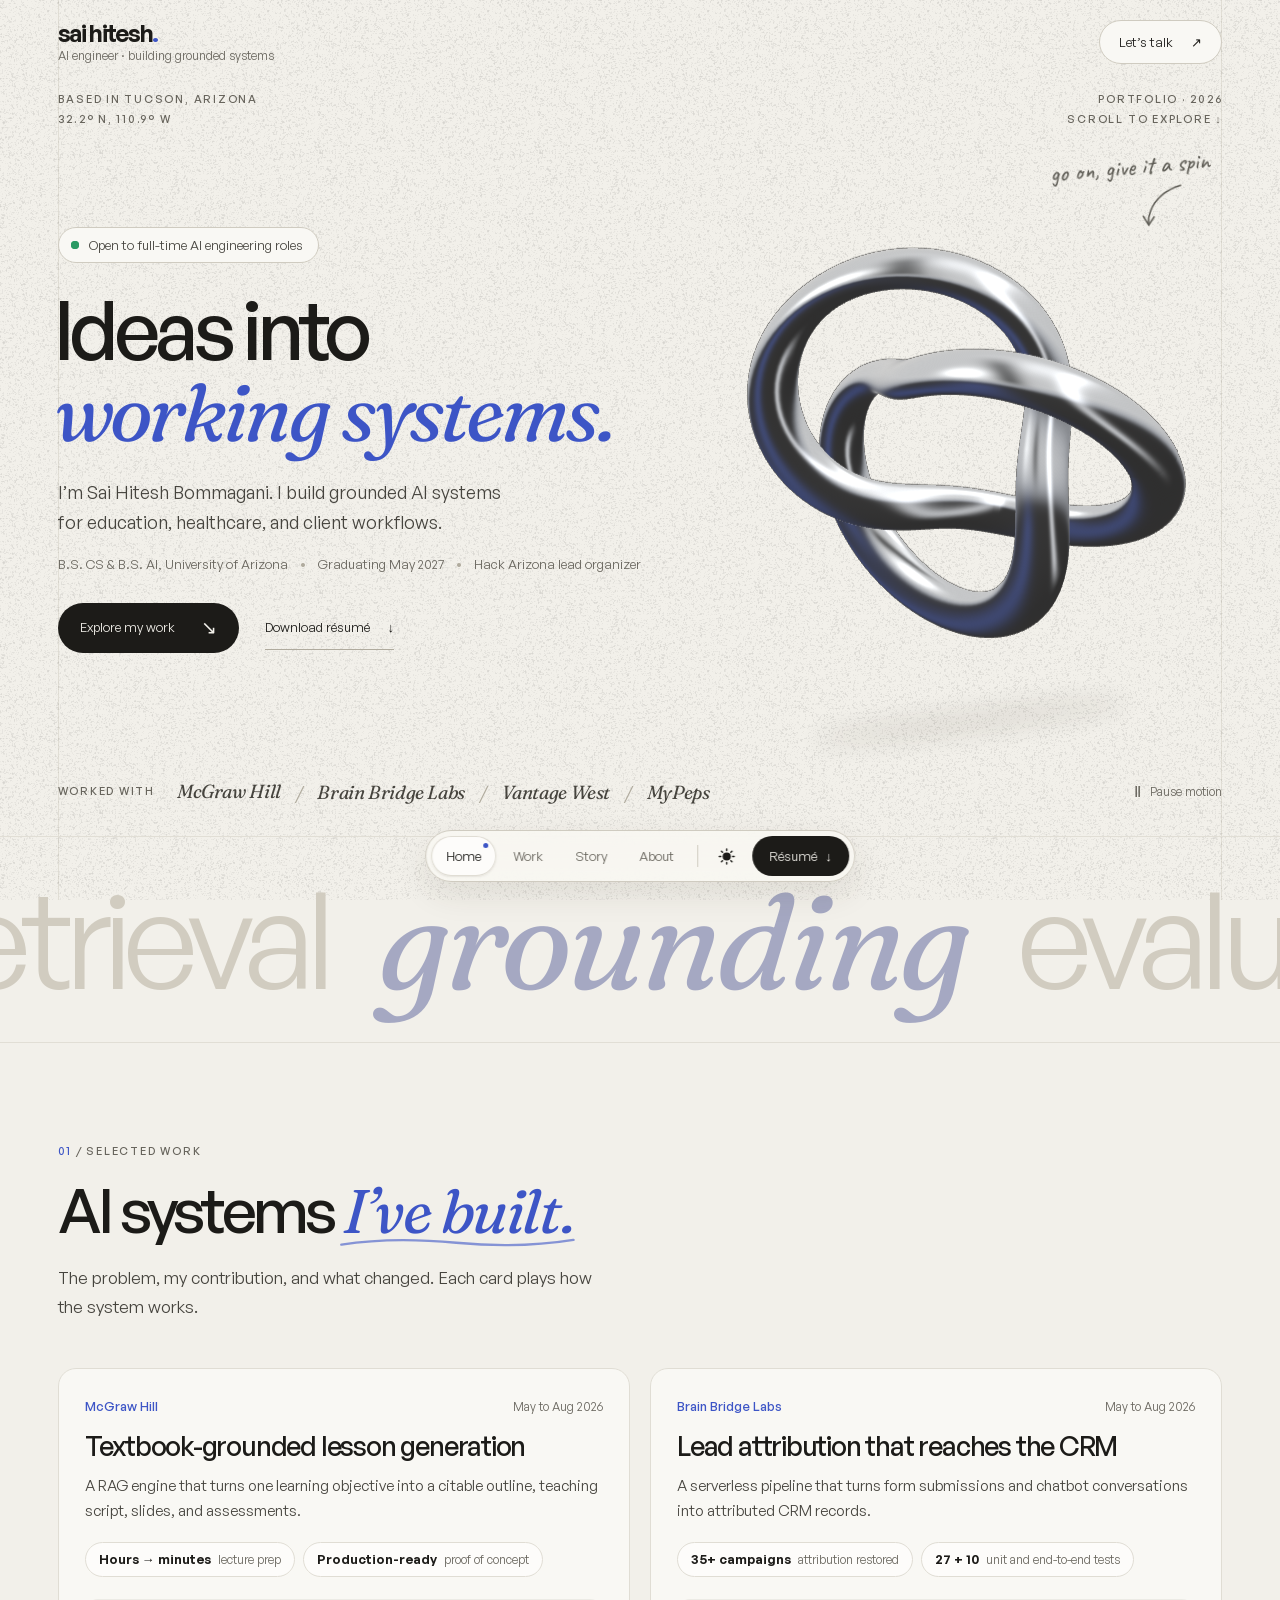
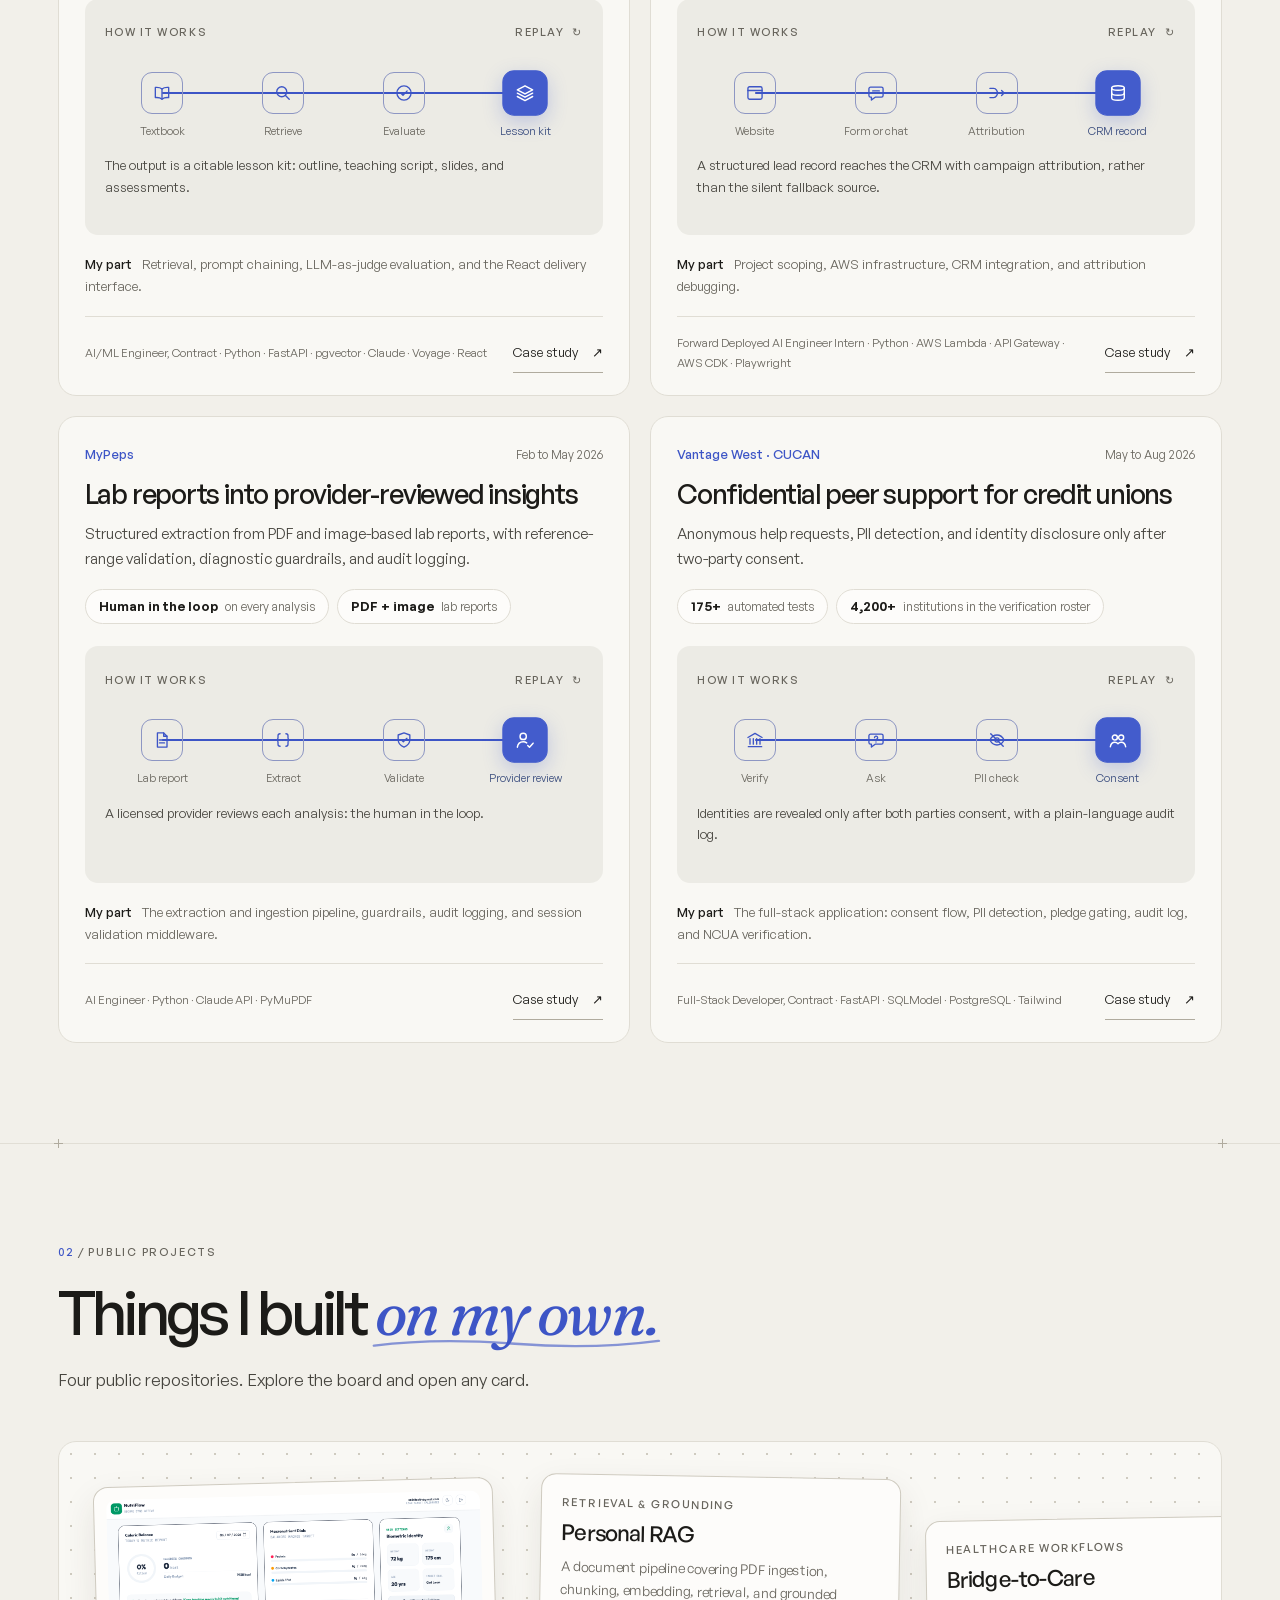
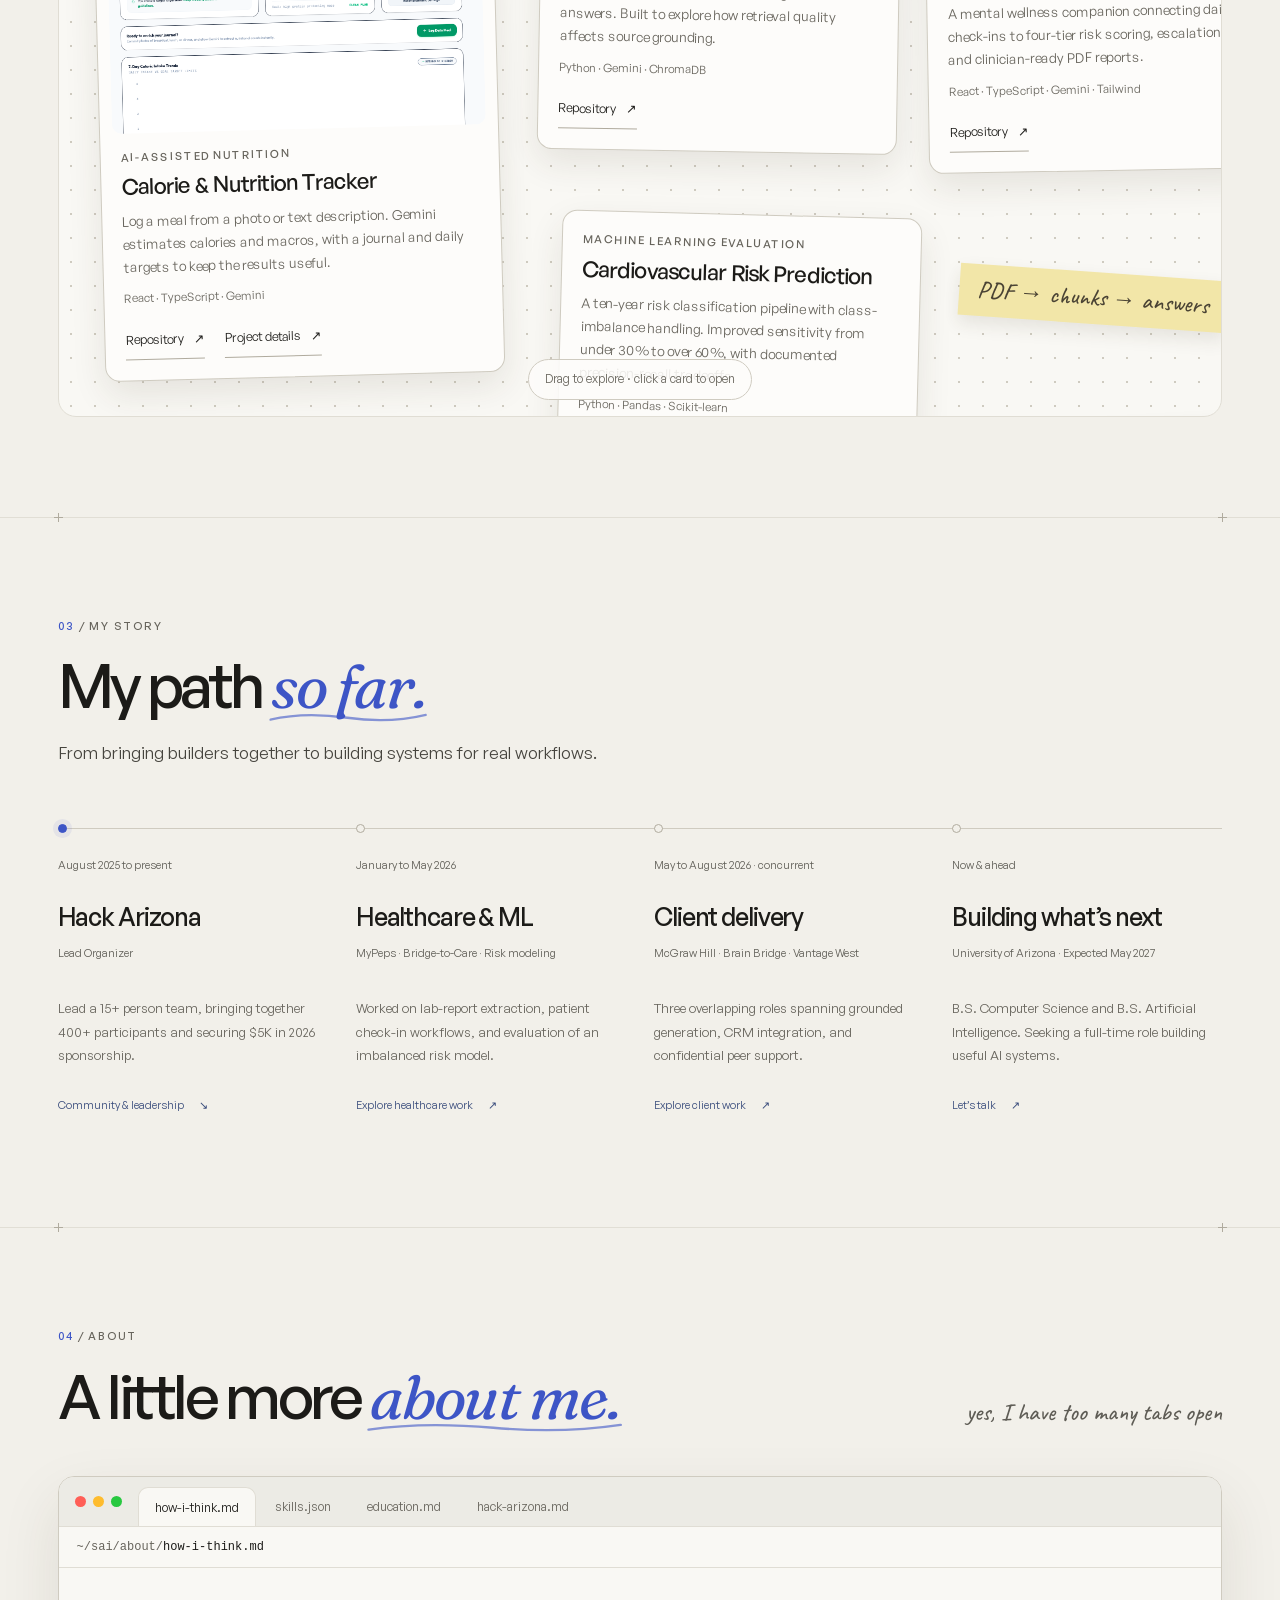
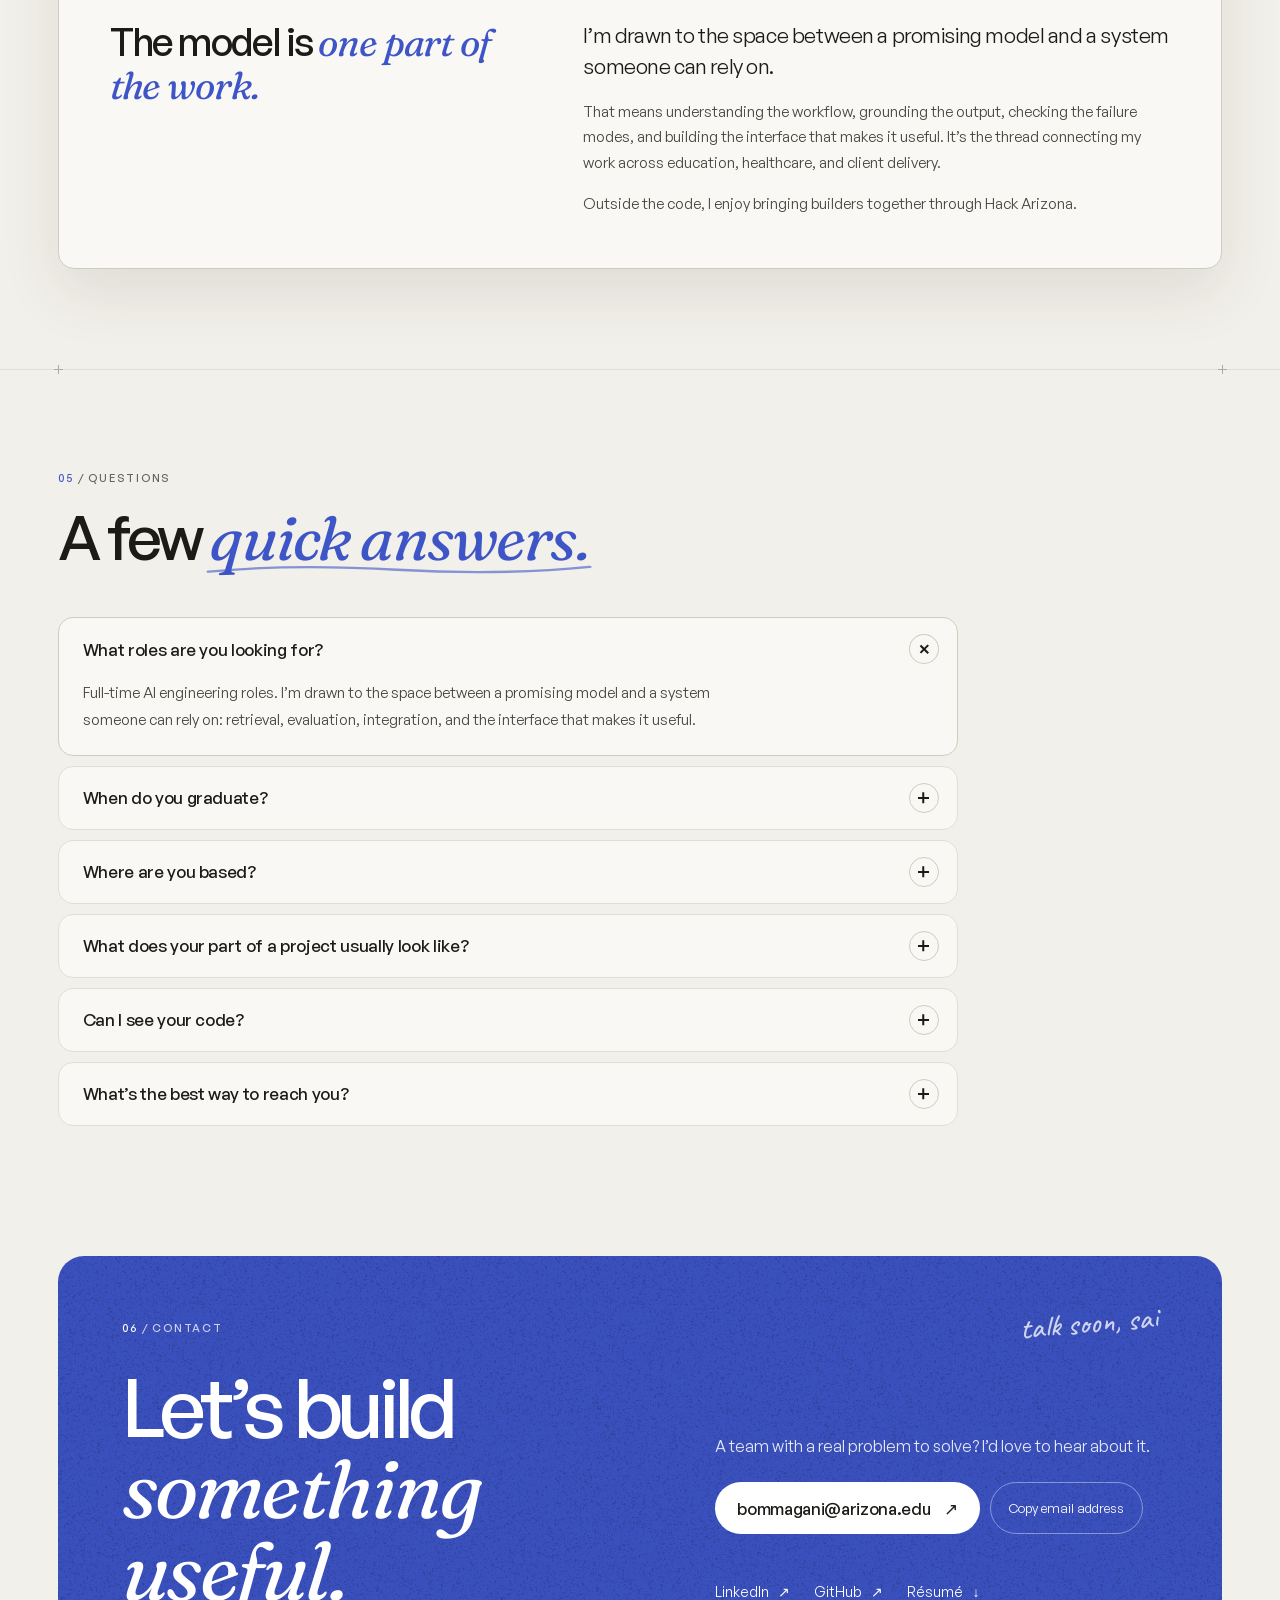
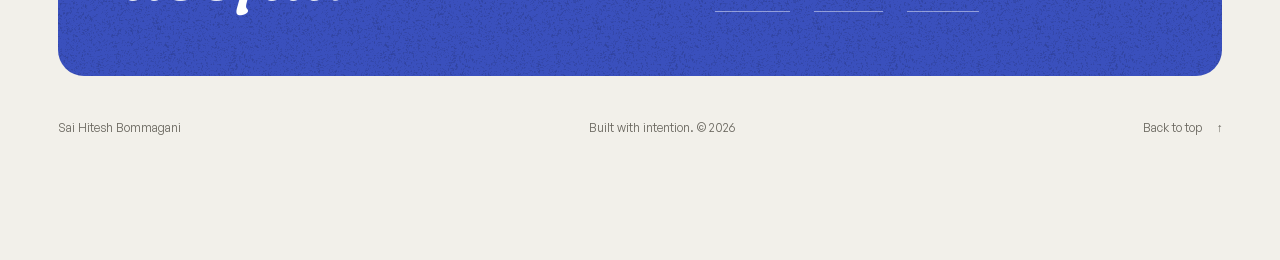
==== commit 02e0d305: "Redesign the layout, mixing two reference portfolios Structure from a clean product-designer portfol" ====
--- a/index.html
+++ b/index.html
@@ -3,104 +3,179 @@
 <head>
   <meta charset="utf-8">
   <meta name="viewport" content="width=device-width, initial-scale=1">
-  <meta name="theme-color" content="#f7f8fa">
+  <meta name="theme-color" content="#f2f0ea">
   <meta name="description" content="Sai Hitesh Bommagani builds practical AI systems, from grounded RAG and lead attribution to healthcare tools. Explore his work, story, and engineering approach.">
   <title>Sai Hitesh Bommagani | AI Engineer</title>
   <link rel="icon" type="image/svg+xml" href="assets/favicon.svg">
   <link rel="preload" href="assets/fonts/general-sans-medium.woff2" as="font" type="font/woff2" crossorigin>
-  <link rel="stylesheet" href="styles.css?v=4">
-  <script>(function(){var d=document.documentElement,t;d.classList.add('js');try{t=localStorage.getItem('theme')}catch(e){}if(t!=='dark'&&t!=='light')t=matchMedia('(prefers-color-scheme: dark)').matches?'dark':'light';d.dataset.theme=t;document.querySelector('meta[name="theme-color"]').content=t==='dark'?'#0e1014':'#f7f8fa';setTimeout(function(){if(!d.classList.contains('motion-ready'))d.classList.remove('js')},3000)})()</script>
-  <script type="module" src="app.js?v=4"></script>
+  <link rel="preload" href="assets/fonts/fraunces-italic.woff2" as="font" type="font/woff2" crossorigin>
+  <link rel="stylesheet" href="styles.css?v=5">
+  <script>(function(){var d=document.documentElement,t,s;d.classList.add('js');try{t=localStorage.getItem('theme')}catch(e){}if(t!=='dark'&&t!=='light')t=matchMedia('(prefers-color-scheme: dark)').matches?'dark':'light';d.dataset.theme=t;document.querySelector('meta[name="theme-color"]').content=t==='dark'?'#121211':'#f2f0ea';try{s=sessionStorage.getItem('intro-seen')}catch(e){s='1'}if(!s&&!location.hash&&!matchMedia('(prefers-reduced-motion: reduce)').matches)d.classList.add('is-loading');setTimeout(function(){d.classList.remove('is-loading');if(!d.classList.contains('motion-ready'))d.classList.remove('js')},4000)})()</script>
+  <script type="module" src="app.js?v=5"></script>
 </head>
 <body>
   <a class="skip-link" href="#main">Skip to content</a>
+  <div class="loader" aria-hidden="true">
+    <div class="loader-meta"><span>Sai Hitesh Bommagani</span><span>AI engineer · Portfolio 2026</span></div>
+    <p class="loader-name"><span class="token">sai</span><span class="token"> hit</span><span class="token">esh</span><span class="token">.</span><span class="loader-caret"></span></p>
+    <div class="loader-meta"><span class="loader-count">0%</span><span>Generating, one token at a time</span></div>
+  </div>
   <header class="site-header">
-    <a class="wordmark" href="#home" aria-label="Sai Hitesh, home">sai hitesh<span class="wordmark-dot">.</span></a>
-    <nav aria-label="Main navigation"><a href="#work">Selected work</a><a href="#story">My story</a><a href="#about">About</a></nav>
-    <div class="header-actions">
-      <button class="theme-toggle" type="button" aria-pressed="false" aria-label="Dark theme" data-magnetic hidden><svg viewBox="0 0 24 24" aria-hidden="true" focusable="false"><mask id="theme-moon"><rect width="24" height="24" fill="#fff"/><circle class="theme-cut" cx="22" cy="2" r="7" fill="#000"/></mask><circle class="theme-core" cx="12" cy="12" r="5.2" mask="url(#theme-moon)"/><path class="theme-rays" d="M12 2.6v1.9M12 19.5v1.9M2.6 12h1.9M19.5 12h1.9M5.35 5.35l1.35 1.35M17.3 17.3l1.35 1.35M5.35 18.65l1.35-1.35M17.3 6.7l1.35-1.35"/></svg></button>
-      <a class="header-contact" href="#contact" aria-label="Let’s talk" data-magnetic>Let’s talk <span aria-hidden="true">↗</span></a>
-    </div>
+    <a class="identity" href="#home" aria-label="Sai Hitesh, home"><span class="wordmark">sai hitesh<span class="wordmark-dot">.</span></span><span class="identity-role">AI engineer · building grounded systems</span></a>
+    <a class="header-contact" href="#contact" aria-label="Let’s talk" data-magnetic>Let’s talk <span aria-hidden="true">↗</span></a>
   </header>
+  <nav class="dock" aria-label="Main navigation">
+    <a href="#home" data-dock="home">Home</a><a href="#work" data-dock="work">Work</a><a href="#story" data-dock="story">Story</a><a href="#about" data-dock="about">About</a>
+    <span class="dock-divider" aria-hidden="true"></span>
+    <button class="theme-toggle" type="button" aria-pressed="false" aria-label="Dark theme" data-magnetic hidden><svg viewBox="0 0 24 24" aria-hidden="true" focusable="false"><mask id="theme-moon"><rect width="24" height="24" fill="#fff"/><circle class="theme-cut" cx="22" cy="2" r="7" fill="#000"/></mask><circle class="theme-core" cx="12" cy="12" r="5.2" mask="url(#theme-moon)"/><path class="theme-rays" d="M12 2.6v1.9M12 19.5v1.9M2.6 12h1.9M19.5 12h1.9M5.35 5.35l1.35 1.35M17.3 17.3l1.35 1.35M5.35 18.65l1.35-1.35M17.3 6.7l1.35-1.35"/></svg></button>
+    <a class="dock-resume" href="assets/sai-hitesh-resume.pdf" download data-magnetic>Résumé <span aria-hidden="true">↓</span></a>
+  </nav>
   <main id="main">
     <section class="hero-scroll" id="home" aria-labelledby="hero-title">
-      <div class="hero-sticky">
+      <div class="hero-meta"><p>Based in Tucson, Arizona<br>32.2° N, 110.9° W</p><p>Portfolio · 2026<br>Scroll to explore ↓</p></div>
+      <div class="hero-grid">
         <div class="hero-copy">
-          <p class="intro-name">Hi, I’m Sai Hitesh Bommagani.</p>
-          <h1 id="hero-title"><span class="line"><span>Ideas into</span></span><span class="line"><span>working systems.</span></span></h1>
-          <p class="hero-description">I build grounded AI systems for education, healthcare, and client workflows.</p>
+          <p class="status-pill"><span class="status-dot" aria-hidden="true"></span>Open to full-time AI engineering roles</p>
+          <h1 id="hero-title"><span class="line"><span>Ideas into</span></span><span class="line"><span><em>working systems.</em></span></span></h1>
+          <p class="hero-description">I’m Sai Hitesh Bommagani. I build grounded AI systems for education, healthcare, and client workflows.</p>
+          <ul class="hero-facts"><li>B.S. CS &amp; B.S. AI, University of Arizona</li><li>Graduating May 2027</li><li>Hack Arizona lead organizer</li></ul>
           <div class="hero-actions"><a class="primary-link" href="#work" data-magnetic>Explore my work <span aria-hidden="true">↘</span></a><a class="resume-link" href="assets/sai-hitesh-resume.pdf" download>Download résumé <span aria-hidden="true">↓</span></a></div>
         </div>
         <div class="sculpture-wrap" aria-label="An abstract chrome knot. Scrolling turns it, and it can be dragged to spin." role="img" data-cursor="Drag" data-cursor-style="lens">
           <img class="sculpture-fallback" src="assets/sculpture-fallback.svg" alt="" aria-hidden="true"><canvas class="sculpture" aria-hidden="true"></canvas><div class="sculpture-shadow" aria-hidden="true"></div>
+          <p class="note hero-note" aria-hidden="true">go on, give it a spin<svg viewBox="0 0 80 60" focusable="false"><path pathLength="1" d="M6 6c18 4 34 14 42 30 3 6 4 11 4 16"/><path pathLength="1" d="M44 44l8 10 6-12"/></svg></p>
         </div>
-        <div class="hero-bottom"><p class="availability">Seeking full-time AI engineering roles</p><button class="motion-toggle" type="button" aria-pressed="false" data-magnetic hidden><span class="motion-icon" aria-hidden="true">Ⅱ</span><span class="motion-label">Pause motion</span></button></div>
-        <div class="hero-progress" aria-hidden="true"><span></span></div>
+      </div>
+      <div class="hero-bottom">
+        <div class="worked-with"><p class="micro">Worked with</p><ul><li>McGraw Hill</li><li>Brain Bridge Labs</li><li>Vantage West</li><li>MyPeps</li></ul></div>
+        <button class="motion-toggle" type="button" aria-pressed="false" data-magnetic hidden><span class="motion-icon" aria-hidden="true">Ⅱ</span><span class="motion-label">Pause motion</span></button>
       </div>
     </section>
+    <div class="marquee" aria-hidden="true"><div class="marquee-track"><span>retrieval</span><em>grounding</em><span>evaluation</span><em>integration</em><span>interfaces</span><em>retrieval</em><span>grounding</span><em>evaluation</em><span>integration</span><em>interfaces</em></div></div>
     <section class="work-section section-shell" id="work" aria-labelledby="work-title">
-      <div class="section-heading" data-reveal="children"><p class="section-name">Selected work</p><h2 id="work-title">AI systems I’ve built.</h2><p class="section-intro">The problem, my contribution, and what changed.</p></div>
-      <nav class="work-index" aria-label="Browse selected work" data-reveal><a href="#project-mcgraw">McGraw Hill <span>RAG &amp; evaluation</span></a><a href="#project-brainbridge">Brain Bridge Labs <span>Forward deployed AI</span></a><a href="#public-projects">Public projects <span>Code you can explore ↗</span></a></nav>
-      <article class="featured-project" id="project-mcgraw" data-reveal="children">
-        <div class="project-copy"><p class="project-company">McGraw Hill</p><h3>Textbook-grounded<br>lesson generation.</h3><p class="project-role">AI/ML Engineer, Contract · May to August 2026</p><p class="project-summary">I built a RAG engine that turns one learning objective into a citable outline, teaching script, slides, and assessments.</p><dl class="project-facts"><div><dt>My contribution</dt><dd>Retrieval, prompt chaining, LLM-as-judge evaluation, and the React delivery interface.</dd></div><div><dt>Result</dt><dd>Lecture preparation went from hours to minutes. Delivered a production-ready proof of concept.</dd></div></dl><p class="tech-line">Python · FastAPI · pgvector · Claude · Voyage · React</p><a class="case-trigger" href="case-studies.html#mcgraw" data-cursor="Read" data-case="mcgraw">View case study <span aria-hidden="true">↗</span></a></div>
-        <div class="workflow workflow-education" aria-label="McGraw Hill system walkthrough" data-tilt>
-          <div class="workflow-top"><span>How the system works</span><button class="workflow-replay" type="button" data-magnetic>Replay flow <span aria-hidden="true">↻</span></button></div>
-          <div class="workflow-metric"><strong>Hours to minutes.</strong><span>From objective to teaching material</span></div>
-          <div class="flow-steps"><div class="workflow-line" aria-hidden="true"><span class="flow-fill"></span><span class="flow-packet"></span></div><button class="flow-step is-active" type="button" disabled aria-pressed="true" data-step-description="Source material is grounded in the textbook, starting with the instructor’s learning objective."><span class="step-symbol" aria-hidden="true"><svg viewBox="0 0 24 24" focusable="false"><path pathLength="1" d="M12 7.2C10.3 5.7 7.6 5 4 5.3v12.2c3.6-.3 6.3.4 8 1.9 1.7-1.5 4.4-2.2 8-1.9V5.3c-3.6-.3-6.3.4-8 1.9z"/><path pathLength="1" d="M12 7.2v12.2"/></svg></span><span>Textbook</span></button><button class="flow-step" type="button" disabled aria-pressed="false" data-step-description="Voyage embeddings and pgvector retrieve passages relevant to the learning objective."><span class="step-symbol" aria-hidden="true"><svg viewBox="0 0 24 24" focusable="false"><path pathLength="1" d="M10.5 4.5a6 6 0 1 0 0 12 6 6 0 0 0 0-12z"/><path pathLength="1" d="M15 15l4.5 4.5"/></svg></span><span>Retrieve</span></button><button class="flow-step" type="button" disabled aria-pressed="false" data-step-description="Progressive QA gates and LLM-as-judge evaluation check scope, with bounded auto-refinement."><span class="step-symbol" aria-hidden="true"><svg viewBox="0 0 24 24" focusable="false"><path pathLength="1" d="M12 3.5a8.5 8.5 0 1 0 0 17 8.5 8.5 0 0 0 0-17z"/><path pathLength="1" d="M8.3 12.3l2.5 2.5 5-5.3"/></svg></span><span>Evaluate</span></button><button class="flow-step" type="button" disabled aria-pressed="false" data-step-description="The output is a citable lesson kit: outline, teaching script, slides, and assessments."><span class="step-symbol" aria-hidden="true"><svg viewBox="0 0 24 24" focusable="false"><path pathLength="1" d="M12 4 3.5 8.5 12 13l8.5-4.5z"/><path pathLength="1" d="M3.5 12.2 12 16.7l8.5-4.5"/><path pathLength="1" d="M3.5 15.9 12 20.4l8.5-4.5"/></svg></span><span>Lesson kit</span></button></div>
-          <p class="workflow-description" role="status">Select a step to explore the retrieval and evaluation workflow.</p><div class="workflow-footer"><span>Retrieval → generation → evaluation</span><span>Architecture walkthrough</span></div>
-        </div>
-      </article>
-      <article class="featured-project" id="project-brainbridge" data-reveal="children">
-        <div class="project-copy"><p class="project-company">Brain Bridge Labs</p><h3>Lead attribution<br>that reaches the CRM.</h3><p class="project-role">Forward Deployed AI Engineer Intern · May to August 2026</p><p class="project-summary">I shipped a serverless pipeline that turns form submissions and chatbot conversations into attributed CRM records.</p><dl class="project-facts"><div><dt>My contribution</dt><dd>Project scoping, AWS infrastructure, CRM integration, and attribution debugging.</dd></div><div><dt>Result</dt><dd>Restored attribution across 35+ campaigns, backed by 27 unit tests and 10 end-to-end tests.</dd></div></dl><p class="tech-line">Python · AWS Lambda · API Gateway · AWS CDK · Playwright</p><a class="case-trigger" href="case-studies.html#brainbridge" data-cursor="Read" data-case="brainbridge">View case study <span aria-hidden="true">↗</span></a></div>
-        <div class="workflow workflow-attribution" aria-label="Brain Bridge Labs system walkthrough" data-tilt>
-          <div class="workflow-top"><span>How the system works</span><button class="workflow-replay" type="button" data-magnetic>Replay flow <span aria-hidden="true">↻</span></button></div>
-          <div class="workflow-metric"><strong>35+ campaigns.</strong><span>Marketing attribution restored</span></div>
-          <div class="flow-steps"><div class="workflow-line" aria-hidden="true"><span class="flow-fill"></span><span class="flow-packet"></span></div><button class="flow-step is-active" type="button" disabled aria-pressed="true" data-step-description="A visitor enters the website, preserving the source context needed for marketing attribution."><span class="step-symbol" aria-hidden="true"><svg viewBox="0 0 24 24" focusable="false"><path pathLength="1" d="M5.5 4.5h13a2 2 0 0 1 2 2v11a2 2 0 0 1-2 2h-13a2 2 0 0 1-2-2v-11a2 2 0 0 1 2-2z"/><path pathLength="1" d="M3.5 9h17"/></svg></span><span>Website</span></button><button class="flow-step" type="button" disabled aria-pressed="false" data-step-description="Both form submissions and conversations with the embedded AI chatbot enter the same lead pipeline."><span class="step-symbol" aria-hidden="true"><svg viewBox="0 0 24 24" focusable="false"><path pathLength="1" d="M5.5 5h13a2 2 0 0 1 2 2v8a2 2 0 0 1-2 2H11l-4.5 3.5V17h-1a2 2 0 0 1-2-2V7a2 2 0 0 1 2-2z"/><path pathLength="1" d="M8 9.5h8"/><path pathLength="1" d="M8 12.5h5"/></svg></span><span>Form or chat</span></button><button class="flow-step" type="button" disabled aria-pressed="false" data-step-description="The serverless Python pipeline validates and maps lead data, preserving the correct campaign source."><span class="step-symbol" aria-hidden="true"><svg viewBox="0 0 24 24" focusable="false"><path pathLength="1" d="M3.5 6.5H8c1.6 0 2.6.7 3.4 2L13 12h7.5"/><path pathLength="1" d="M3.5 17.5H8c1.6 0 2.6-.7 3.4-2L13 12"/><path pathLength="1" d="M17.5 9l3 3-3 3"/></svg></span><span>Attribution</span></button><button class="flow-step" type="button" disabled aria-pressed="false" data-step-description="A structured lead record reaches the CRM with campaign attribution, rather than the silent fallback source."><span class="step-symbol" aria-hidden="true"><svg viewBox="0 0 24 24" focusable="false"><path pathLength="1" d="M5 6.5c0-1.4 3.1-2.5 7-2.5s7 1.1 7 2.5-3.1 2.5-7 2.5-7-1.1-7-2.5z"/><path pathLength="1" d="M5 6.5v11c0 1.4 3.1 2.5 7 2.5s7-1.1 7-2.5v-11"/><path pathLength="1" d="M5 12c0 1.4 3.1 2.5 7 2.5s7-1.1 7-2.5"/></svg></span><span>CRM record</span></button></div>
-          <p class="workflow-description" role="status">Select a step to follow a lead from the website into the CRM.</p><div class="workflow-footer"><span>~$2K/year modeled sales pipeline</span><span>Architecture walkthrough</span></div>
-        </div>
-      </article>
-      <div class="supporting-work">
-        <article class="supporting-project" id="project-mypeps" data-reveal><p class="project-company">MyPeps</p><h3>Lab reports into<br>provider-reviewed insights.</h3><p class="project-role">AI Engineer · February to May 2026</p><p>Built structured extraction from PDF and image-based lab reports, with reference-range validation, diagnostic guardrails, and audit logging.</p><div class="supporting-result">Human-in-the-loop: a licensed provider reviews each analysis.</div><p class="tech-line">Python · Claude API · PyMuPDF</p><a class="case-trigger" href="case-studies.html#healthcare" data-cursor="Read" data-case="healthcare">View healthcare case study <span aria-hidden="true">↗</span></a></article>
-        <article class="supporting-project" id="project-vantage" data-reveal><p class="project-company">Vantage West · CUCAN</p><h3>Confidential peer support<br>for credit unions.</h3><p class="project-role">Full-Stack Developer, Contract · May to August 2026</p><p>Built anonymous help requests, PII detection, and identity disclosure only after two-party consent. Verified with 175+ automated tests.</p><div class="supporting-result">Member verification against the NCUA roster of 4,200+ institutions.</div><p class="tech-line">FastAPI · SQLModel · PostgreSQL · Tailwind</p><a class="case-trigger" href="case-studies.html#vantage" data-cursor="Read" data-case="vantage">View case study <span aria-hidden="true">↗</span></a></article>
+      <div class="section-heading" data-reveal="children"><p class="section-name"><span>01</span> / Selected work</p><h2 id="work-title">AI systems <em class="scribble">I’ve built.<svg class="scribble-line" viewBox="0 0 200 14" preserveAspectRatio="none" aria-hidden="true" focusable="false"><path pathLength="1" d="M3 9c30-6 62-6 96-2s68 3 98-3"/></svg></em></h2><p class="section-intro">The problem, my contribution, and what changed. Each card plays how the system works.</p></div>
+      <div class="project-grid">
+        <article class="project-card" id="project-mcgraw" data-reveal data-tilt>
+          <div class="card-head"><p class="project-company">McGraw Hill</p><p class="card-date">May to Aug 2026</p></div>
+          <h3>Textbook-grounded lesson generation</h3>
+          <p class="project-summary">A RAG engine that turns one learning objective into a citable outline, teaching script, slides, and assessments.</p>
+          <ul class="metric-chips"><li><strong>Hours → minutes</strong> lecture prep</li><li><strong>Production-ready</strong> proof of concept</li></ul>
+          <div class="workflow" aria-label="McGraw Hill system walkthrough">
+            <div class="workflow-top"><span>How it works</span><button class="workflow-replay" type="button" data-magnetic>Replay <span aria-hidden="true">↻</span></button></div>
+            <div class="flow-steps"><div class="workflow-line" aria-hidden="true"><span class="flow-fill"></span><span class="flow-packet"></span></div><button class="flow-step is-active" type="button" disabled aria-pressed="true" data-step-description="Source material is grounded in the textbook, starting with the instructor’s learning objective."><span class="step-symbol" aria-hidden="true"><svg viewBox="0 0 24 24" focusable="false"><path pathLength="1" d="M12 7.2C10.3 5.7 7.6 5 4 5.3v12.2c3.6-.3 6.3.4 8 1.9 1.7-1.5 4.4-2.2 8-1.9V5.3c-3.6-.3-6.3.4-8 1.9z"/><path pathLength="1" d="M12 7.2v12.2"/></svg></span><span>Textbook</span></button><button class="flow-step" type="button" disabled aria-pressed="false" data-step-description="Voyage embeddings and pgvector retrieve passages relevant to the learning objective."><span class="step-symbol" aria-hidden="true"><svg viewBox="0 0 24 24" focusable="false"><path pathLength="1" d="M10.5 4.5a6 6 0 1 0 0 12 6 6 0 0 0 0-12z"/><path pathLength="1" d="M15 15l4.5 4.5"/></svg></span><span>Retrieve</span></button><button class="flow-step" type="button" disabled aria-pressed="false" data-step-description="Progressive QA gates and LLM-as-judge evaluation check scope, with bounded auto-refinement."><span class="step-symbol" aria-hidden="true"><svg viewBox="0 0 24 24" focusable="false"><path pathLength="1" d="M12 3.5a8.5 8.5 0 1 0 0 17 8.5 8.5 0 0 0 0-17z"/><path pathLength="1" d="M8.3 12.3l2.5 2.5 5-5.3"/></svg></span><span>Evaluate</span></button><button class="flow-step" type="button" disabled aria-pressed="false" data-step-description="The output is a citable lesson kit: outline, teaching script, slides, and assessments."><span class="step-symbol" aria-hidden="true"><svg viewBox="0 0 24 24" focusable="false"><path pathLength="1" d="M12 4 3.5 8.5 12 13l8.5-4.5z"/><path pathLength="1" d="M3.5 12.2 12 16.7l8.5-4.5"/><path pathLength="1" d="M3.5 15.9 12 20.4l8.5-4.5"/></svg></span><span>Lesson kit</span></button></div>
+            <p class="workflow-description" role="status">Select a step to explore the retrieval and evaluation workflow.</p>
+          </div>
+          <p class="card-contribution"><span>My part</span>Retrieval, prompt chaining, LLM-as-judge evaluation, and the React delivery interface.</p>
+          <div class="card-foot"><p class="tech-line">AI/ML Engineer, Contract · Python · FastAPI · pgvector · Claude · Voyage · React</p><a class="case-trigger" href="case-studies.html#mcgraw" data-cursor="Read" data-case="mcgraw">Case study <span aria-hidden="true">↗</span></a></div>
+        </article>
+        <article class="project-card" id="project-brainbridge" data-reveal data-tilt>
+          <div class="card-head"><p class="project-company">Brain Bridge Labs</p><p class="card-date">May to Aug 2026</p></div>
+          <h3>Lead attribution that reaches the CRM</h3>
+          <p class="project-summary">A serverless pipeline that turns form submissions and chatbot conversations into attributed CRM records.</p>
+          <ul class="metric-chips"><li><strong>35+ campaigns</strong> attribution restored</li><li><strong>27 + 10</strong> unit and end-to-end tests</li></ul>
+          <div class="workflow" aria-label="Brain Bridge Labs system walkthrough">
+            <div class="workflow-top"><span>How it works</span><button class="workflow-replay" type="button" data-magnetic>Replay <span aria-hidden="true">↻</span></button></div>
+            <div class="flow-steps"><div class="workflow-line" aria-hidden="true"><span class="flow-fill"></span><span class="flow-packet"></span></div><button class="flow-step is-active" type="button" disabled aria-pressed="true" data-step-description="A visitor enters the website, preserving the source context needed for marketing attribution."><span class="step-symbol" aria-hidden="true"><svg viewBox="0 0 24 24" focusable="false"><path pathLength="1" d="M5.5 4.5h13a2 2 0 0 1 2 2v11a2 2 0 0 1-2 2h-13a2 2 0 0 1-2-2v-11a2 2 0 0 1 2-2z"/><path pathLength="1" d="M3.5 9h17"/></svg></span><span>Website</span></button><button class="flow-step" type="button" disabled aria-pressed="false" data-step-description="Both form submissions and conversations with the embedded AI chatbot enter the same lead pipeline."><span class="step-symbol" aria-hidden="true"><svg viewBox="0 0 24 24" focusable="false"><path pathLength="1" d="M5.5 5h13a2 2 0 0 1 2 2v8a2 2 0 0 1-2 2H11l-4.5 3.5V17h-1a2 2 0 0 1-2-2V7a2 2 0 0 1 2-2z"/><path pathLength="1" d="M8 9.5h8"/><path pathLength="1" d="M8 12.5h5"/></svg></span><span>Form or chat</span></button><button class="flow-step" type="button" disabled aria-pressed="false" data-step-description="The serverless Python pipeline validates and maps lead data, preserving the correct campaign source."><span class="step-symbol" aria-hidden="true"><svg viewBox="0 0 24 24" focusable="false"><path pathLength="1" d="M3.5 6.5H8c1.6 0 2.6.7 3.4 2L13 12h7.5"/><path pathLength="1" d="M3.5 17.5H8c1.6 0 2.6-.7 3.4-2L13 12"/><path pathLength="1" d="M17.5 9l3 3-3 3"/></svg></span><span>Attribution</span></button><button class="flow-step" type="button" disabled aria-pressed="false" data-step-description="A structured lead record reaches the CRM with campaign attribution, rather than the silent fallback source."><span class="step-symbol" aria-hidden="true"><svg viewBox="0 0 24 24" focusable="false"><path pathLength="1" d="M5 6.5c0-1.4 3.1-2.5 7-2.5s7 1.1 7 2.5-3.1 2.5-7 2.5-7-1.1-7-2.5z"/><path pathLength="1" d="M5 6.5v11c0 1.4 3.1 2.5 7 2.5s7-1.1 7-2.5v-11"/><path pathLength="1" d="M5 12c0 1.4 3.1 2.5 7 2.5s7-1.1 7-2.5"/></svg></span><span>CRM record</span></button></div>
+            <p class="workflow-description" role="status">Select a step to follow a lead from the website into the CRM.</p>
+          </div>
+          <p class="card-contribution"><span>My part</span>Project scoping, AWS infrastructure, CRM integration, and attribution debugging.</p>
+          <div class="card-foot"><p class="tech-line">Forward Deployed AI Engineer Intern · Python · AWS Lambda · API Gateway · AWS CDK · Playwright</p><a class="case-trigger" href="case-studies.html#brainbridge" data-cursor="Read" data-case="brainbridge">Case study <span aria-hidden="true">↗</span></a></div>
+        </article>
+        <article class="project-card" id="project-mypeps" data-reveal data-tilt>
+          <div class="card-head"><p class="project-company">MyPeps</p><p class="card-date">Feb to May 2026</p></div>
+          <h3>Lab reports into provider-reviewed insights</h3>
+          <p class="project-summary">Structured extraction from PDF and image-based lab reports, with reference-range validation, diagnostic guardrails, and audit logging.</p>
+          <ul class="metric-chips"><li><strong>Human in the loop</strong> on every analysis</li><li><strong>PDF + image</strong> lab reports</li></ul>
+          <div class="workflow" aria-label="MyPeps system walkthrough">
+            <div class="workflow-top"><span>How it works</span><button class="workflow-replay" type="button" data-magnetic>Replay <span aria-hidden="true">↻</span></button></div>
+            <div class="flow-steps"><div class="workflow-line" aria-hidden="true"><span class="flow-fill"></span><span class="flow-packet"></span></div><button class="flow-step is-active" type="button" disabled aria-pressed="true" data-step-description="A lab report arrives as a PDF or an image."><span class="step-symbol" aria-hidden="true"><svg viewBox="0 0 24 24" focusable="false"><path pathLength="1" d="M6.5 3.5H14l4 4v13H6.5z"/><path pathLength="1" d="M14 3.5v4h4"/><path pathLength="1" d="M9 12h6M9 15.5h6"/></svg></span><span>Lab report</span></button><button class="flow-step" type="button" disabled aria-pressed="false" data-step-description="A Python integration layer uses the Claude API and PyMuPDF to extract structured data from the report."><span class="step-symbol" aria-hidden="true"><svg viewBox="0 0 24 24" focusable="false"><path pathLength="1" d="M8.5 4.5c-2 0-2.5 1-2.5 2.5v2.5c0 1.2-.7 2-1.8 2.5 1.1.5 1.8 1.3 1.8 2.5V17c0 1.5.5 2.5 2.5 2.5"/><path pathLength="1" d="M15.5 4.5c2 0 2.5 1 2.5 2.5v2.5c0 1.2.7 2 1.8 2.5-1.1.5-1.8 1.3-1.8 2.5V17c0 1.5-.5 2.5-2.5 2.5"/></svg></span><span>Extract</span></button><button class="flow-step" type="button" disabled aria-pressed="false" data-step-description="Reference-range validation and diagnostic guardrails check the extracted values, with audit logging."><span class="step-symbol" aria-hidden="true"><svg viewBox="0 0 24 24" focusable="false"><path pathLength="1" d="M12 3.5 5 6v5.5c0 4.3 3 7.6 7 9 4-1.4 7-4.7 7-9V6z"/><path pathLength="1" d="M9 12l2.2 2.2L15.5 10"/></svg></span><span>Validate</span></button><button class="flow-step" type="button" disabled aria-pressed="false" data-step-description="A licensed provider reviews each analysis: the human in the loop."><span class="step-symbol" aria-hidden="true"><svg viewBox="0 0 24 24" focusable="false"><path pathLength="1" d="M10 4.5a3.5 3.5 0 1 0 0 7 3.5 3.5 0 0 0 0-7z"/><path pathLength="1" d="M3.5 20c.5-3.6 3.1-6 6.5-6 1.5 0 2.8.4 3.9 1.2"/><path pathLength="1" d="M15 18l2 2 4-4.5"/></svg></span><span>Provider review</span></button></div>
+            <p class="workflow-description" role="status">Select a step to follow a lab report through review.</p>
+          </div>
+          <p class="card-contribution"><span>My part</span>The extraction and ingestion pipeline, guardrails, audit logging, and session validation middleware.</p>
+          <div class="card-foot"><p class="tech-line">AI Engineer · Python · Claude API · PyMuPDF</p><a class="case-trigger" href="case-studies.html#healthcare" data-cursor="Read" data-case="healthcare">Case study <span aria-hidden="true">↗</span></a></div>
+        </article>
+        <article class="project-card" id="project-vantage" data-reveal data-tilt>
+          <div class="card-head"><p class="project-company">Vantage West · CUCAN</p><p class="card-date">May to Aug 2026</p></div>
+          <h3>Confidential peer support for credit unions</h3>
+          <p class="project-summary">Anonymous help requests, PII detection, and identity disclosure only after two-party consent.</p>
+          <ul class="metric-chips"><li><strong>175+</strong> automated tests</li><li><strong>4,200+</strong> institutions in the verification roster</li></ul>
+          <div class="workflow" aria-label="Vantage West CUCAN system walkthrough">
+            <div class="workflow-top"><span>How it works</span><button class="workflow-replay" type="button" data-magnetic>Replay <span aria-hidden="true">↻</span></button></div>
+            <div class="flow-steps"><div class="workflow-line" aria-hidden="true"><span class="flow-fill"></span><span class="flow-packet"></span></div><button class="flow-step is-active" type="button" disabled aria-pressed="true" data-step-description="Members are verified against the NCUA roster of 4,200+ federally insured credit unions."><span class="step-symbol" aria-hidden="true"><svg viewBox="0 0 24 24" focusable="false"><path pathLength="1" d="M3.5 9 12 4l8.5 5"/><path pathLength="1" d="M6 10.5v6.5M10 10.5v6.5M14 10.5v6.5M18 10.5v6.5"/><path pathLength="1" d="M4 20h16"/></svg></span><span>Verify</span></button><button class="flow-step" type="button" disabled aria-pressed="false" data-step-description="A credit union asks for help anonymously, with request visibility scoped by geography."><span class="step-symbol" aria-hidden="true"><svg viewBox="0 0 24 24" focusable="false"><path pathLength="1" d="M5.5 5h13a2 2 0 0 1 2 2v8a2 2 0 0 1-2 2H11l-4.5 3.5V17h-1a2 2 0 0 1-2-2V7a2 2 0 0 1 2-2z"/><path pathLength="1" d="M10.2 9.2a1.9 1.9 0 1 1 2.6 1.8c-.5.2-.8.6-.8 1.1v.4"/><path pathLength="1" d="M12 14.4v.1"/></svg></span><span>Ask</span></button><button class="flow-step" type="button" disabled aria-pressed="false" data-step-description="PII detection keeps identifying details out of anonymous requests."><span class="step-symbol" aria-hidden="true"><svg viewBox="0 0 24 24" focusable="false"><path pathLength="1" d="M3.5 12s3-6 8.5-6 8.5 6 8.5 6-3 6-8.5 6-8.5-6-8.5-6z"/><path pathLength="1" d="M12 9.5a2.5 2.5 0 1 0 0 5 2.5 2.5 0 0 0 0-5z"/><path pathLength="1" d="M4.5 4.5l15 15"/></svg></span><span>PII check</span></button><button class="flow-step" type="button" disabled aria-pressed="false" data-step-description="Identities are revealed only after both parties consent, with a plain-language audit log."><span class="step-symbol" aria-hidden="true"><svg viewBox="0 0 24 24" focusable="false"><path pathLength="1" d="M8.5 6.5a2.8 2.8 0 1 0 0 5.6 2.8 2.8 0 0 0 0-5.6z"/><path pathLength="1" d="M15.5 6.5a2.8 2.8 0 1 0 0 5.6 2.8 2.8 0 0 0 0-5.6z"/><path pathLength="1" d="M3.5 19.5c.5-3 2.5-5 5-5 1.4 0 2.6.6 3.5 1.6.9-1 2.1-1.6 3.5-1.6 2.5 0 4.5 2 5 5"/></svg></span><span>Consent</span></button></div>
+            <p class="workflow-description" role="status">Select a step to see how a request stays anonymous.</p>
+          </div>
+          <p class="card-contribution"><span>My part</span>The full-stack application: consent flow, PII detection, pledge gating, audit log, and NCUA verification.</p>
+          <div class="card-foot"><p class="tech-line">Full-Stack Developer, Contract · FastAPI · SQLModel · PostgreSQL · Tailwind</p><a class="case-trigger" href="case-studies.html#vantage" data-cursor="Read" data-case="vantage">Case study <span aria-hidden="true">↗</span></a></div>
+        </article>
       </div>
     </section>
-    <section class="public-section section-shell" id="public-projects" aria-labelledby="public-title">
-      <div class="section-heading" data-reveal="children"><p class="section-name">Public projects</p><h2 id="public-title">Open the code.<br>Explore the work.</h2><p class="section-intro">Four projects from my portfolio, with direct links to the public repositories.</p></div>
-      <article class="public-feature" data-reveal="children"><div class="public-feature-copy"><span class="project-category">AI-assisted nutrition</span><h3>Calorie &amp;<br>Nutrition Tracker</h3><p>Log a meal from a photo or text description. Gemini estimates calories and macros, with a journal and daily targets to keep the results useful.</p><p class="tech-line">React · TypeScript · Gemini</p><div class="public-links"><a class="demo-link" data-magnetic href="https://github.com/saihitesh-14/Calorie-Nutrition-Tracker" target="_blank" rel="noopener noreferrer">View repository <span aria-hidden="true">↗</span></a><a href="https://github.com/saihitesh-14/Calorie-Nutrition-Tracker/blob/main/README.md" target="_blank" rel="noopener noreferrer">Read project details <span aria-hidden="true">↗</span></a></div></div><figure class="real-project-image" data-tilt><a href="assets/projects/nutriflow-dashboard.png" target="_blank" rel="noopener noreferrer" aria-label="View the full NutriFlow dashboard screenshot" data-cursor="Open"><img src="assets/projects/nutriflow-dashboard.png" width="1348" height="1481" alt="Actual NutriFlow dashboard showing calorie balance, macronutrient targets, a meal journal, and nutrition trends." loading="lazy"></a><figcaption>Actual dashboard from the project repository</figcaption></figure></article>
-      <div class="public-project-list">
-        <article class="public-project" data-reveal><div class="public-project-heading"><span class="project-category">Retrieval &amp; grounding</span><h3>Personal RAG</h3></div><div><p>A document pipeline covering PDF ingestion, chunking, embedding, retrieval, and grounded answers. Built to explore how retrieval quality affects source grounding.</p><p class="tech-line">Python · Gemini · ChromaDB</p></div><a class="repo-link" href="https://github.com/saihitesh-14/personal-rag" target="_blank" rel="noopener noreferrer">View repository <span aria-hidden="true">↗</span></a></article>
-        <article class="public-project" data-reveal><div class="public-project-heading"><span class="project-category">Healthcare workflows</span><h3>Bridge-to-Care</h3></div><div><p>A mental wellness companion connecting daily check-ins to four-tier risk scoring, escalation logic, and clinician-ready PDF reports.</p><p class="tech-line">React · TypeScript · Gemini · Tailwind</p></div><a class="repo-link" href="https://github.com/saihitesh-14/Bridge-to-care" target="_blank" rel="noopener noreferrer">View repository <span aria-hidden="true">↗</span></a></article>
-        <article class="public-project" data-reveal><div class="public-project-heading"><span class="project-category">Machine learning evaluation</span><h3>Cardiovascular<br>Risk Prediction</h3></div><div><p>A ten-year risk classification pipeline with class-imbalance handling. Improved sensitivity from under 30% to over 60%, with documented precision-recall tradeoffs.</p><p class="tech-line">Python · Pandas · Scikit-learn</p></div><a class="repo-link" href="https://github.com/saihitesh-14/cardiovascular-risk-prediction-ml" target="_blank" rel="noopener noreferrer">View repository <span aria-hidden="true">↗</span></a></article>
+    <section class="projects-section section-shell" id="public-projects" aria-labelledby="public-title">
+      <div class="section-heading" data-reveal="children"><p class="section-name"><span>02</span> / Public projects</p><h2 id="public-title">Things I built <em class="scribble">on my own.<svg class="scribble-line" viewBox="0 0 200 14" preserveAspectRatio="none" aria-hidden="true" focusable="false"><path pathLength="1" d="M3 9c30-6 62-6 96-2s68 3 98-3"/></svg></em></h2><p class="section-intro">Four public repositories. Explore the board and open any card.</p></div>
+      <div class="playground" data-reveal>
+        <div class="playground-surface">
+          <article class="play-card has-image" style="--x:40px;--y:40px;--r:-1.5deg"><figure><img src="assets/projects/nutriflow-dashboard.png" width="1348" height="1481" alt="Actual NutriFlow dashboard showing calorie balance, macronutrient targets, a meal journal, and nutrition trends." loading="lazy" draggable="false"></figure><p class="project-category">AI-assisted nutrition</p><h3>Calorie &amp; Nutrition Tracker</h3><p>Log a meal from a photo or text description. Gemini estimates calories and macros, with a journal and daily targets to keep the results useful.</p><p class="tech-line">React · TypeScript · Gemini</p><div class="play-links"><a href="https://github.com/saihitesh-14/Calorie-Nutrition-Tracker" target="_blank" rel="noopener noreferrer" data-cursor="Open">Repository <span aria-hidden="true">↗</span></a><a href="https://github.com/saihitesh-14/Calorie-Nutrition-Tracker/blob/main/README.md" target="_blank" rel="noopener noreferrer">Project details <span aria-hidden="true">↗</span></a></div></article>
+          <article class="play-card" style="--x:480px;--y:34px;--r:1deg"><p class="project-category">Retrieval &amp; grounding</p><h3>Personal RAG</h3><p>A document pipeline covering PDF ingestion, chunking, embedding, retrieval, and grounded answers. Built to explore how retrieval quality affects source grounding.</p><p class="tech-line">Python · Gemini · ChromaDB</p><div class="play-links"><a href="https://github.com/saihitesh-14/personal-rag" target="_blank" rel="noopener noreferrer" data-cursor="Open">Repository <span aria-hidden="true">↗</span></a></div></article>
+          <article class="play-card" style="--x:868px;--y:76px;--r:-1deg"><p class="project-category">Healthcare workflows</p><h3>Bridge-to-Care</h3><p>A mental wellness companion connecting daily check-ins to four-tier risk scoring, escalation logic, and clinician-ready PDF reports.</p><p class="tech-line">React · TypeScript · Gemini · Tailwind</p><div class="play-links"><a href="https://github.com/saihitesh-14/Bridge-to-care" target="_blank" rel="noopener noreferrer" data-cursor="Open">Repository <span aria-hidden="true">↗</span></a></div></article>
+          <article class="play-card" style="--x:500px;--y:372px;--r:1.5deg"><p class="project-category">Machine learning evaluation</p><h3>Cardiovascular Risk Prediction</h3><p>A ten-year risk classification pipeline with class-imbalance handling. Improved sensitivity from under 30% to over 60%, with documented precision-recall tradeoffs.</p><p class="tech-line">Python · Pandas · Scikit-learn</p><div class="play-links"><a href="https://github.com/saihitesh-14/cardiovascular-risk-prediction-ml" target="_blank" rel="noopener noreferrer" data-cursor="Open">Repository <span aria-hidden="true">↗</span></a></div></article>
+          <p class="play-note" style="--x:110px;--y:600px;--r:-6deg" aria-hidden="true">photo in, macros out</p>
+          <p class="play-note" style="--x:900px;--y:430px;--r:4deg" aria-hidden="true">PDF → chunks → answers</p>
+          <p class="play-note" style="--x:940px;--y:580px;--r:-3deg" aria-hidden="true">sensitivity: &lt;30% → &gt;60%</p>
+          <a class="play-note" style="--x:1270px;--y:250px;--r:3deg" href="https://github.com/saihitesh-14" target="_blank" rel="noopener noreferrer">more on GitHub <span aria-hidden="true">↗</span></a>
+        </div>
+        <p class="playground-hint" aria-hidden="true">Drag to explore · click a card to open</p>
       </div>
     </section>
     <section class="story-section section-shell" id="story" aria-labelledby="story-title">
-      <div class="section-heading" data-reveal="children"><p class="section-name">My story</p><h2 id="story-title">My path so far.</h2><p class="section-intro">From bringing builders together to building systems for real workflows.</p></div>
+      <div class="section-heading" data-reveal="children"><p class="section-name"><span>03</span> / My story</p><h2 id="story-title">My path <em class="scribble">so far.<svg class="scribble-line" viewBox="0 0 200 14" preserveAspectRatio="none" aria-hidden="true" focusable="false"><path pathLength="1" d="M3 9c30-6 62-6 96-2s68 3 98-3"/></svg></em></h2><p class="section-intro">From bringing builders together to building systems for real workflows.</p></div>
       <div class="timeline-track"><div class="timeline-line" aria-hidden="true"><span></span></div><div class="timeline-entries">
-        <article class="timeline-entry" id="chapter-community" data-chapter="community" data-reveal><span class="timeline-dot" aria-hidden="true"></span><p class="timeline-date">August 2025 to present</p><h3>Hack Arizona</h3><p class="timeline-role">Lead Organizer</p><p>Lead a 15+ person team, bringing together 400+ participants and securing $5K in 2026 sponsorship.</p><a href="#community-work">Community &amp; leadership <span aria-hidden="true">↘</span></a></article>
+        <article class="timeline-entry" id="chapter-community" data-chapter="community" data-reveal><span class="timeline-dot" aria-hidden="true"></span><p class="timeline-date">August 2025 to present</p><h3>Hack Arizona</h3><p class="timeline-role">Lead Organizer</p><p>Lead a 15+ person team, bringing together 400+ participants and securing $5K in 2026 sponsorship.</p><a href="#about" data-tab-link="hack-arizona">Community &amp; leadership <span aria-hidden="true">↘</span></a></article>
         <article class="timeline-entry" id="chapter-care" data-chapter="care" data-reveal><span class="timeline-dot" aria-hidden="true"></span><p class="timeline-date">January to May 2026</p><h3>Healthcare &amp; ML</h3><p class="timeline-role">MyPeps · Bridge-to-Care · Risk modeling</p><p>Worked on lab-report extraction, patient check-in workflows, and evaluation of an imbalanced risk model.</p><a href="#project-mypeps">Explore healthcare work <span aria-hidden="true">↗</span></a></article>
         <article class="timeline-entry" id="chapter-delivery" data-chapter="delivery" data-reveal><span class="timeline-dot" aria-hidden="true"></span><p class="timeline-date">May to August 2026 · concurrent</p><h3>Client delivery</h3><p class="timeline-role">McGraw Hill · Brain Bridge · Vantage West</p><p>Three overlapping roles spanning grounded generation, CRM integration, and confidential peer support.</p><a href="#work">Explore client work <span aria-hidden="true">↗</span></a></article>
         <article class="timeline-entry" id="chapter-next" data-chapter="next" data-reveal><span class="timeline-dot" aria-hidden="true"></span><p class="timeline-date">Now &amp; ahead</p><h3>Building what’s next</h3><p class="timeline-role">University of Arizona · Expected May 2027</p><p>B.S. Computer Science and B.S. Artificial Intelligence. Seeking a full-time role building useful AI systems.</p><a href="#contact">Let’s talk <span aria-hidden="true">↗</span></a></article>
       </div></div>
-      <div class="community-strip" id="community-work" data-reveal><div class="community-copy"><p class="section-name">Beyond the code</p><h3>Building a place for builders.</h3><p>Leading Hack Arizona means creating the conditions for other people to do their best work, from sponsor outreach to a cross-functional organizing team.</p></div><div class="community-figures"><div><strong>400+</strong><span>participants</span></div><div><strong>15+</strong><span>team members</span></div><div><strong>$5K</strong><span>2026 sponsorship</span></div></div></div>
     </section>
     <section class="about-section section-shell" id="about" aria-labelledby="about-title">
-      <div class="about-top" data-reveal="children">
-        <div><p class="section-name">How I think</p><h2 id="about-title">The model is<br>one part of the work.</h2></div>
-        <div class="about-copy"><p>I’m drawn to the space between a promising model and a system someone can rely on.</p><p>That means understanding the workflow, grounding the output, checking the failure modes, and building the interface that makes it useful. It’s the thread connecting my work across education, healthcare, and client delivery.</p><p>Outside the code, I enjoy bringing builders together through Hack Arizona.</p></div>
+      <div class="section-heading" data-reveal="children"><p class="section-name"><span>04</span> / About</p><h2 id="about-title">A little more <em class="scribble">about me.<svg class="scribble-line" viewBox="0 0 200 14" preserveAspectRatio="none" aria-hidden="true" focusable="false"><path pathLength="1" d="M3 9c30-6 62-6 96-2s68 3 98-3"/></svg></em></h2><p class="note about-note" aria-hidden="true">yes, I have too many tabs open</p></div>
+      <div class="browser" data-reveal>
+        <div class="browser-bar"><span class="browser-dots" aria-hidden="true"><span></span><span></span><span></span></span><div class="browser-tabs" role="tablist" aria-label="About Sai"><button class="browser-tab" type="button" role="tab" id="tab-thinking" aria-controls="panel-thinking" aria-selected="true">how-i-think.md</button><button class="browser-tab" type="button" role="tab" id="tab-skills" aria-controls="panel-skills" aria-selected="false" tabindex="-1">skills.json</button><button class="browser-tab" type="button" role="tab" id="tab-education" aria-controls="panel-education" aria-selected="false" tabindex="-1">education.md</button><button class="browser-tab" type="button" role="tab" id="tab-hack-arizona" aria-controls="panel-hack-arizona" aria-selected="false" tabindex="-1">hack-arizona.md</button></div></div>
+        <p class="browser-path" aria-hidden="true">~/sai/about/<span class="browser-file">how-i-think.md</span></p>
+        <div class="browser-panel" id="panel-thinking" role="tabpanel" aria-labelledby="tab-thinking" data-file="how-i-think.md">
+          <h3>The model is <em>one part of the work.</em></h3>
+          <div class="panel-copy"><p class="panel-lead">I’m drawn to the space between a promising model and a system someone can rely on.</p><p>That means understanding the workflow, grounding the output, checking the failure modes, and building the interface that makes it useful. It’s the thread connecting my work across education, healthcare, and client delivery.</p><p>Outside the code, I enjoy bringing builders together through Hack Arizona.</p></div>
+        </div>
+        <div class="browser-panel" id="panel-skills" role="tabpanel" aria-labelledby="tab-skills" data-file="skills.json">
+          <h3>What I <em>work with.</em></h3>
+          <div class="skills-grid"><div><h4>Intelligence</h4><ul class="chip-list"><li>RAG pipelines</li><li>Agent design</li><li>LLM evaluation</li><li>Claude</li><li>Gemini</li><li>Voyage embeddings</li><li>scikit-learn</li></ul></div><div><h4>Systems</h4><ul class="chip-list"><li>Python</li><li>FastAPI</li><li>PostgreSQL</li><li>pgvector</li><li>SQLModel</li><li>AWS Lambda</li><li>API Gateway</li><li>AWS CDK</li></ul></div><div><h4>Delivery</h4><ul class="chip-list"><li>React</li><li>TypeScript</li><li>Tailwind</li><li>CI/CD</li><li>pytest</li><li>Playwright</li><li>Git &amp; GitHub</li></ul></div></div>
+        </div>
+        <div class="browser-panel" id="panel-education" role="tabpanel" aria-labelledby="tab-education" data-file="education.md">
+          <h3>University of <em>Arizona.</em></h3>
+          <dl class="education-facts"><div><dt>Degrees</dt><dd>B.S. Computer Science &amp; B.S. Artificial Intelligence</dd></div><div><dt>Minor</dt><dd>Entrepreneurship and Technology Innovation</dd></div><div><dt>Graduation</dt><dd>Expected May 2027</dd></div><div><dt>Based in</dt><dd>Tucson, Arizona</dd></div></dl>
+        </div>
+        <div class="browser-panel" id="panel-hack-arizona" role="tabpanel" aria-labelledby="tab-hack-arizona" data-file="hack-arizona.md">
+          <h3>Building a place <em>for builders.</em></h3>
+          <div class="panel-copy"><p class="panel-lead">Lead Organizer of Hack Arizona, August 2025 to present.</p><p>Leading Hack Arizona means creating the conditions for other people to do their best work, from sponsor outreach to a cross-functional organizing team.</p></div>
+          <div class="community-figures"><div><strong data-count>400+</strong><span>participants</span></div><div><strong data-count>15+</strong><span>team members</span></div><div><strong data-count>$5K</strong><span>2026 sponsorship</span></div></div>
+        </div>
       </div>
-      <div class="skills-grid" data-reveal>
-        <div><h3>Intelligence</h3><p>RAG pipelines, agent design, LLM evaluation, Claude, Gemini, Voyage embeddings, scikit-learn</p></div>
-        <div><h3>Systems</h3><p>Python, FastAPI, PostgreSQL, pgvector, SQLModel, AWS Lambda, API Gateway, AWS CDK</p></div>
-        <div><h3>Delivery</h3><p>React, TypeScript, Tailwind, CI/CD, pytest, Playwright, Git &amp; GitHub</p></div>
+    </section>
+    <section class="faq-section section-shell" id="faq" aria-labelledby="faq-title">
+      <div class="section-heading" data-reveal="children"><p class="section-name"><span>05</span> / Questions</p><h2 id="faq-title">A few <em class="scribble">quick answers.<svg class="scribble-line" viewBox="0 0 200 14" preserveAspectRatio="none" aria-hidden="true" focusable="false"><path pathLength="1" d="M3 9c30-6 62-6 96-2s68 3 98-3"/></svg></em></h2></div>
+      <div class="faq-list" data-reveal>
+        <details open><summary>What roles are you looking for?<span class="faq-icon" aria-hidden="true"></span></summary><p>Full-time AI engineering roles. I’m drawn to the space between a promising model and a system someone can rely on: retrieval, evaluation, integration, and the interface that makes it useful.</p></details>
+        <details><summary>When do you graduate?<span class="faq-icon" aria-hidden="true"></span></summary><p>May 2027, from the University of Arizona, with a B.S. in Computer Science, a B.S. in Artificial Intelligence, and a minor in Entrepreneurship and Technology Innovation.</p></details>
+        <details><summary>Where are you based?<span class="faq-icon" aria-hidden="true"></span></summary><p>Tucson, Arizona.</p></details>
+        <details><summary>What does your part of a project usually look like?<span class="faq-icon" aria-hidden="true"></span></summary><p>Understanding the workflow, grounding the output, checking the failure modes, and building the interface. In 2026 that meant retrieval and LLM-as-judge evaluation for McGraw Hill, AWS infrastructure and CRM integration at Brain Bridge Labs, and consent and PII handling for Vantage West.</p></details>
+        <details><summary>Can I see your code?<span class="faq-icon" aria-hidden="true"></span></summary><p>Yes. The four public projects above link to their repositories, and there’s more on <a href="https://github.com/saihitesh-14" target="_blank" rel="noopener noreferrer">GitHub <span aria-hidden="true">↗</span></a>.</p></details>
+        <details><summary>What’s the best way to reach you?<span class="faq-icon" aria-hidden="true"></span></summary><p>Email <a href="mailto:bommagani@arizona.edu">bommagani@arizona.edu</a>, or message me on <a href="https://linkedin.com/in/sai-hitesh-bommagani14" target="_blank" rel="noopener noreferrer">LinkedIn <span aria-hidden="true">↗</span></a>.</p></details>
       </div>
-      <div class="education-line"><span class="education-symbol" aria-hidden="true">↗</span><div><strong>University of Arizona</strong><p>B.S. Computer Science &amp; B.S. Artificial Intelligence<br><span>Minor in Entrepreneurship and Technology Innovation</span></p></div><span class="graduation">Expected May 2027<br>Tucson, Arizona</span></div>
     </section>
-    <footer class="contact-section section-shell" id="contact" aria-labelledby="contact-title">
-      <div class="contact-top"><p class="availability"><span aria-hidden="true"></span> Seeking full-time AI engineering roles</p><a class="back-top" href="#home" data-magnetic>Back to top <span aria-hidden="true">↑</span></a></div>
-      <div class="contact-main" data-reveal="children"><h2 id="contact-title">Let’s build<br>something useful<span>.</span></h2><div class="contact-actions"><p>A team with a real problem to solve?<br>I’d love to hear about it.</p><a class="contact-email" href="mailto:bommagani@arizona.edu" data-cursor="Say hi">bommagani@arizona.edu <span aria-hidden="true">↗</span></a><button class="copy-email" type="button" data-magnetic hidden>Copy email address</button><span class="copy-status" role="status" aria-live="polite"></span></div></div>
-      <div class="footer-bottom"><span>Sai Hitesh Bommagani</span><div><a href="https://github.com/saihitesh-14" target="_blank" rel="noopener noreferrer">GitHub <span aria-hidden="true">↗</span></a><a href="https://linkedin.com/in/sai-hitesh-bommagani14" target="_blank" rel="noopener noreferrer">LinkedIn <span aria-hidden="true">↗</span></a><a href="assets/sai-hitesh-resume.pdf" download>Résumé <span aria-hidden="true">↓</span></a></div><span>Built with intention. © 2026</span></div>
-    </footer>
+    <section class="contact-section" id="contact" aria-labelledby="contact-title">
+      <p class="section-name"><span>06</span> / Contact</p>
+      <div class="contact-main" data-reveal="children"><h2 id="contact-title">Let’s build<br><em>something useful.</em></h2><div class="contact-actions"><p>A team with a real problem to solve? I’d love to hear about it.</p><div class="contact-row"><a class="contact-email" href="mailto:bommagani@arizona.edu" data-cursor="Say hi">bommagani@arizona.edu <span aria-hidden="true">↗</span></a><button class="copy-email" type="button" data-magnetic hidden>Copy email address</button></div><span class="copy-status" role="status" aria-live="polite"></span><div class="contact-links"><a href="https://linkedin.com/in/sai-hitesh-bommagani14" target="_blank" rel="noopener noreferrer">LinkedIn <span aria-hidden="true">↗</span></a><a href="https://github.com/saihitesh-14" target="_blank" rel="noopener noreferrer">GitHub <span aria-hidden="true">↗</span></a><a href="assets/sai-hitesh-resume.pdf" download>Résumé <span aria-hidden="true">↓</span></a></div></div></div>
+      <p class="note contact-note" aria-hidden="true">talk soon, sai</p>
+    </section>
   </main>
+  <footer class="site-footer section-shell"><span>Sai Hitesh Bommagani</span><span>Built with intention. © 2026</span><a class="back-top" href="#home" data-magnetic>Back to top <span aria-hidden="true">↑</span></a></footer>
   <dialog class="case-dialog" aria-labelledby="case-title">
     <div class="dialog-toolbar"><span>Selected work</span><button class="close-dialog" type="button" aria-label="Close case study">Close <span aria-hidden="true">×</span></button></div>
     <div class="case-content"></div>
--- a/styles.css
+++ b/styles.css
@@ -1,36 +1,51 @@
 @font-face{font-family:General Sans;src:url('assets/fonts/general-sans-regular.woff2') format('woff2');font-weight:400;font-style:normal;font-display:swap}
 @font-face{font-family:General Sans;src:url('assets/fonts/general-sans-medium.woff2') format('woff2');font-weight:500;font-style:normal;font-display:swap}
 @font-face{font-family:General Sans;src:url('assets/fonts/general-sans-semibold.woff2') format('woff2');font-weight:600;font-style:normal;font-display:swap}
-:root{--paper:#f7f8fa;--surface:#edf0f5;--surface-2:#e9edf5;--panel:#e7edf6;--panel-alt:#e8eaf0;--card:#dce3ef;--tint:#e8edf5;--node:#f8fafd;--ink:#17191e;--ink-hover:#364e7a;--text-strong:#48515f;--accent-ink:#36497a;--muted:#626873;--muted-2:#56647d;--line:#dce1e9;--line-strong:#c9d1de;--line-accent:#a7b4cf;--blue:#435ccc;--blue-fill:#435ccc;--on-accent:#fff;--blue-soft:#dde4fb;--success:#3b5a45;--knot-shadow:#19243624;--dialog-shadow:#18263c40;--backdrop:#18203270;--soft-shadow:#293c6210;--spot:#ffffffb3;--glow:#435ccc12;color-scheme:light;--page-inset:max(clamp(24px,4.5vw,72px),calc((100vw - 1360px)/2));--ease-out:cubic-bezier(.22,1,.36,1);--ease-out-expo:cubic-bezier(.16,1,.3,1);--ease-in-out:cubic-bezier(.65,0,.35,1);font-family:General Sans,Arial,sans-serif;color:var(--ink);background:var(--paper);font-synthesis:none;scroll-behavior:smooth;scroll-padding-top:32px}
+@font-face{font-family:Fraunces;src:url('assets/fonts/fraunces-italic.woff2') format('woff2');font-weight:400;font-style:italic;font-display:swap}
+@font-face{font-family:Caveat;src:url('assets/fonts/caveat-medium.woff2') format('woff2');font-weight:500;font-style:normal;font-display:swap}
+:root{--paper:#f2f0ea;--card:#f9f8f4;--panel:#ecebe5;--tint:#e8e6df;--node:#fdfcfa;--ink:#1c1b18;--ink-hover:#2f44a6;--text-strong:#46443e;--accent-ink:#36497a;--muted:#67645c;--muted-2:#5e5c55;--line:#e0ddd4;--line-strong:#cfcbc0;--line-accent:#b0ab9e;--grid:#e1ded5;--blue:#3d55c6;--blue-fill:#435ccc;--brand-deep:#3a50bd;--on-accent:#fff;--blue-soft:#dfe3f4;--success:#2f6e48;--live:#2a9a63;--knot-shadow:#2a241824;--dialog-shadow:#2a231a40;--backdrop:#1c1a1670;--soft-shadow:#3a32201a;--spot:#ffffffb3;--glow:#435ccc12;--note-bg:#f2e6a8;--note-ink:#4a4334;--marquee:#d1ccc0;color-scheme:light;--page-inset:max(clamp(20px,4.5vw,64px),calc((100vw - 1240px)/2));--serif:Fraunces,Georgia,serif;--hand:Caveat,'Bradley Hand',cursive;--ease-out:cubic-bezier(.22,1,.36,1);--ease-out-expo:cubic-bezier(.16,1,.3,1);--ease-in-out:cubic-bezier(.65,0,.35,1);font-family:General Sans,Arial,sans-serif;color:var(--ink);background:var(--paper);font-synthesis:none;scroll-behavior:smooth;scroll-padding-top:24px;interpolate-size:allow-keywords}
 /* Dark tokens apply when chosen, or by system preference until the visitor chooses. */
-:root[data-theme='dark']{--paper:#0e1014;--surface:#13161c;--surface-2:#12151b;--panel:#171b23;--panel-alt:#181b21;--card:#1b2029;--tint:#1a1f29;--node:#1e232d;--ink:#eceef3;--ink-hover:#c8d1ec;--text-strong:#c4cad5;--accent-ink:#a9b8f0;--muted:#9da3af;--muted-2:#949db0;--line:#23272f;--line-strong:#303643;--line-accent:#48526b;--blue:#8398ff;--blue-fill:#5770e6;--on-accent:#fff;--blue-soft:#232b48;--success:#82c99c;--knot-shadow:#000000a6;--dialog-shadow:#000000a0;--backdrop:#05070bb8;--soft-shadow:#00000059;--spot:#8398ff24;--glow:#8398ff17;color-scheme:dark;}
-@media(prefers-color-scheme:dark){:root:not([data-theme='light']){--paper:#0e1014;--surface:#13161c;--surface-2:#12151b;--panel:#171b23;--panel-alt:#181b21;--card:#1b2029;--tint:#1a1f29;--node:#1e232d;--ink:#eceef3;--ink-hover:#c8d1ec;--text-strong:#c4cad5;--accent-ink:#a9b8f0;--muted:#9da3af;--muted-2:#949db0;--line:#23272f;--line-strong:#303643;--line-accent:#48526b;--blue:#8398ff;--blue-fill:#5770e6;--on-accent:#fff;--blue-soft:#232b48;--success:#82c99c;--knot-shadow:#000000a6;--dialog-shadow:#000000a0;--backdrop:#05070bb8;--soft-shadow:#00000059;--spot:#8398ff24;--glow:#8398ff17;color-scheme:dark;}}
+:root[data-theme='dark']{--paper:#121211;--card:#1a1a18;--panel:#21211e;--tint:#22221f;--node:#262623;--ink:#efede6;--ink-hover:#c9d0ee;--text-strong:#c9c6bc;--accent-ink:#aab8f0;--muted:#a3a097;--muted-2:#9b988f;--line:#2a2926;--line-strong:#393834;--line-accent:#58564f;--grid:#21211f;--blue:#8c9dff;--blue-fill:#5a72e6;--brand-deep:#3a50bd;--on-accent:#fff;--blue-soft:#262b45;--success:#82c99c;--live:#4cc38a;--knot-shadow:#000000a6;--dialog-shadow:#000000a0;--backdrop:#050505b8;--soft-shadow:#00000059;--spot:#8c9dff1f;--glow:#8c9dff17;--note-bg:#3a3523;--note-ink:#ece2bb;--marquee:#292826;color-scheme:dark}
+@media(prefers-color-scheme:dark){:root:not([data-theme='light']){--paper:#121211;--card:#1a1a18;--panel:#21211e;--tint:#22221f;--node:#262623;--ink:#efede6;--ink-hover:#c9d0ee;--text-strong:#c9c6bc;--accent-ink:#aab8f0;--muted:#a3a097;--muted-2:#9b988f;--line:#2a2926;--line-strong:#393834;--line-accent:#58564f;--grid:#21211f;--blue:#8c9dff;--blue-fill:#5a72e6;--brand-deep:#3a50bd;--on-accent:#fff;--blue-soft:#262b45;--success:#82c99c;--live:#4cc38a;--knot-shadow:#000000a6;--dialog-shadow:#000000a0;--backdrop:#050505b8;--soft-shadow:#00000059;--spot:#8c9dff1f;--glow:#8c9dff17;--note-bg:#3a3523;--note-ink:#ece2bb;--marquee:#292826;color-scheme:dark}}
 *{box-sizing:border-box}
 body{margin:0;-webkit-font-smoothing:antialiased}
+/* Construction lines frame the content column, over a faint paper grain. */
+body:before{content:'';position:fixed;inset:0;z-index:-1;pointer-events:none;background:linear-gradient(var(--grid),var(--grid)) var(--page-inset) 0/1px 100% no-repeat,linear-gradient(var(--grid),var(--grid)) calc(100% - var(--page-inset)) 0/1px 100% no-repeat}
+body:after{content:'';position:fixed;inset:0;z-index:-1;pointer-events:none;background:url('assets/paper-grain.png');opacity:.6;mix-blend-mode:multiply}
+:root[data-theme='dark'] body:after{filter:invert(1);mix-blend-mode:screen;opacity:.35}
 body.modal-open{overflow:hidden}
 a{color:inherit;text-decoration:none}
 button{font:inherit;color:inherit;cursor:pointer}
 button,a{-webkit-tap-highlight-color:transparent}
-button:focus-visible,a:focus-visible{outline:2px solid var(--blue);outline-offset:6px}
+button:focus-visible,a:focus-visible,summary:focus-visible,[role=tab]:focus-visible{outline:2px solid var(--blue);outline-offset:5px}
 ::selection{background:var(--blue-soft);color:var(--ink)}
 p,h1,h2,h3,h4,figure,dl,dd{margin:0}
 p{line-height:1.7}
 h1,h2,h3,h4{font-weight:500;letter-spacing:-.045em}
+h1 em,h2 em,h3 em{font-family:var(--serif);font-style:italic;font-weight:400;letter-spacing:-.03em;color:var(--blue)}
 [hidden]{display:none!important}
-.section-shell{padding-inline:var(--page-inset)}
-.skip-link{position:fixed;left:20px;top:-90px;background:var(--ink);color:var(--paper);padding:12px 20px;z-index:20}
+.section-shell{position:relative;padding-inline:var(--page-inset)}
+.skip-link{position:fixed;left:20px;top:-90px;background:var(--ink);color:var(--paper);padding:12px 20px;z-index:2147483200}
 .skip-link:focus-visible{top:15px}
-.site-header{height:76px;padding-inline:var(--page-inset);display:flex;align-items:center;justify-content:space-between;gap:24px}
-.wordmark{font-size:26px;font-weight:600;letter-spacing:-1.2px;white-space:nowrap}
+.micro{font-size:11px;font-weight:500;letter-spacing:.16em;text-transform:uppercase;color:var(--muted)}
+.note{font-family:var(--hand);font-weight:500;font-size:clamp(21px,1.9vw,27px);line-height:1.1;color:var(--muted-2);margin:0}
+
+/* Header and dock */
+.site-header{position:relative;z-index:3;display:flex;align-items:center;justify-content:space-between;gap:20px;height:84px;padding-inline:var(--page-inset)}
+.identity{display:grid;gap:3px}
+.wordmark{font-size:24px;font-weight:600;letter-spacing:-.055em;line-height:1}
 .wordmark-dot{display:inline-block;color:var(--blue)}
-.site-header nav{display:flex;align-items:center;gap:32px;font-size:14px}
-.site-header nav a{min-height:44px;display:flex;align-items:center;position:relative;color:var(--muted)}
-.site-header nav a:after{content:'';position:absolute;bottom:5px;left:0;right:0;height:1px;background:var(--blue);transform:scaleX(0);transform-origin:left;transition:transform .2s ease}
-.header-contact{border:1px solid var(--line-strong);border-radius:26px;min-height:44px;padding:11px 19px;font-size:13px;white-space:nowrap;transition:background .2s ease}
-.header-contact span{display:inline-block;margin-left:20px;transition:transform .25s var(--ease-out)}
-.header-actions{display:flex;align-items:center;gap:10px}
-.theme-toggle{display:grid;place-items:center;flex:none;width:44px;height:44px;padding:0;border:1px solid var(--line-strong);border-radius:50%;background:none;color:var(--ink);transition:background .2s ease,border-color .2s ease}
-.theme-toggle svg{width:20px;height:20px;overflow:visible}
+.identity-role{font-size:12px;color:var(--muted)}
+.header-contact{display:flex;align-items:center;gap:18px;min-height:44px;padding:11px 19px;border:1px solid var(--line-strong);border-radius:26px;background:var(--card);font-size:13px;white-space:nowrap;transition:background .2s ease,border-color .2s ease}
+.header-contact span{display:inline-block;transition:transform .25s var(--ease-out)}
+.dock{position:fixed;left:50%;bottom:18px;z-index:40;translate:-50% 0;display:flex;align-items:center;gap:2px;padding:5px;border:1px solid var(--line-strong);border-radius:999px;background:color-mix(in srgb,var(--card) 84%,transparent);-webkit-backdrop-filter:blur(14px) saturate(1.3);backdrop-filter:blur(14px) saturate(1.3);box-shadow:0 12px 32px var(--soft-shadow)}
+.dock>a{position:relative;display:flex;align-items:center;gap:8px;min-height:40px;padding:0 15px;border-radius:999px;font-size:13px;color:var(--muted);white-space:nowrap;transition:background .25s ease,color .25s ease,box-shadow .25s ease}
+.dock>a[aria-current]{background:var(--node);color:var(--ink);box-shadow:0 1px 2px var(--soft-shadow),inset 0 0 0 1px var(--line)}
+.dock>a[aria-current]:after{content:'';position:absolute;top:7px;right:8px;width:5px;height:5px;border-radius:50%;background:var(--blue)}
+.dock .dock-resume{margin-left:4px;padding:0 17px;background:var(--ink);color:var(--paper)}
+.dock-divider{width:1px;height:22px;margin:0 6px;background:var(--line-strong)}
+.theme-toggle{display:grid;place-items:center;flex:none;width:40px;height:40px;padding:0;border:0;border-radius:50%;background:none;color:var(--ink);transition:background .2s ease}
+.theme-toggle svg{width:19px;height:19px;overflow:visible}
 .theme-core{fill:currentColor;transform-origin:12px 12px;transition:transform .6s var(--ease-out-expo)}
 .theme-cut{transition:transform .6s var(--ease-out-expo)}
 .theme-rays{fill:none;stroke:currentColor;stroke-width:1.8;stroke-linecap:round;transform-origin:12px 12px;transition:transform .6s var(--ease-out-expo),opacity .3s ease}
@@ -38,199 +53,241 @@
 :root[data-theme='dark'] .theme-core{transform:scale(1.62)}
 :root[data-theme='dark'] .theme-cut{transform:translate(-6px,5px)}
 :root[data-theme='dark'] .theme-rays{transform:rotate(-90deg) scale(.4);opacity:0}
-.hero-scroll{position:relative}
-.hero-sticky{position:relative;min-height:min(720px,calc(100svh - 76px));padding:36px var(--page-inset) 20px;display:grid;grid-template-columns:minmax(0,1.25fr) minmax(0,1fr);grid-template-rows:1fr auto;column-gap:10px;row-gap:28px}
-.hero-copy{align-self:center;z-index:2;min-width:0}
-.intro-name{font-size:15px;color:var(--muted);margin-bottom:26px}
-.hero-copy h1{font-size:clamp(58px,6.4vw,103px);line-height:1.04;letter-spacing:-.07em;margin-left:-5px;white-space:nowrap}
+
+/* Hero */
+.hero-scroll{position:relative;padding:6px var(--page-inset) 0}
+.hero-meta{display:flex;justify-content:space-between;gap:20px;font-size:11px;font-weight:500;letter-spacing:.16em;text-transform:uppercase;color:var(--muted)}
+.hero-meta p{line-height:1.8}
+.hero-meta p:last-child{text-align:right}
+.hero-grid{display:grid;grid-template-columns:minmax(0,1.15fr) minmax(0,1fr);align-items:center;gap:24px;min-height:min(620px,calc(100svh - 250px))}
+.hero-copy{position:relative;z-index:2;min-width:0;padding:24px 0}
+.status-pill{display:inline-flex;align-items:center;gap:10px;padding:8px 15px 8px 12px;border:1px solid var(--line-strong);border-radius:999px;background:var(--card);font-size:13px;color:var(--text-strong);line-height:1.4}
+.status-dot{position:relative;width:8px;height:8px;border-radius:50%;background:var(--live)}
+.status-dot:after{content:'';position:absolute;inset:0;border-radius:50%;background:var(--live);animation:live-ping 2.4s var(--ease-out) infinite}
+.hero-copy h1{margin:26px 0 0 -4px;font-size:clamp(54px,6.3vw,100px);line-height:1;letter-spacing:-.065em;white-space:nowrap}
 .hero-copy h1 span{display:block}
+.hero-copy h1 em{letter-spacing:-.04em;padding-right:.05em}
 .hero-copy h1 .line{overflow:hidden;padding:0 .06em .14em;margin:0 -.06em -.14em}
-.hero-description{font-size:17px;color:var(--muted);line-height:1.7;max-width:430px;margin-top:26px}
-.hero-actions{display:flex;align-items:center;gap:28px;margin-top:28px;font-size:13px}
-.primary-link{border-radius:30px;padding:15px 20px;background:var(--ink);color:var(--paper);display:flex;gap:26px;align-items:center;min-height:48px;white-space:nowrap;transition:background .18s ease,transform .18s ease}
+.hero-description{max-width:450px;margin-top:26px;font-size:18px;line-height:1.65;color:var(--text-strong)}
+.hero-facts{display:flex;flex-wrap:wrap;gap:6px 0;margin:18px 0 0;padding:0;list-style:none;font-size:13px;color:var(--muted)}
+.hero-facts li+li:before{content:'•';margin:0 12px;color:var(--line-accent)}
+.hero-actions{display:flex;align-items:center;gap:26px;margin-top:30px;font-size:13px}
+.primary-link{display:flex;align-items:center;gap:26px;min-height:50px;padding:15px 22px;border-radius:30px;background:var(--ink);color:var(--paper);white-space:nowrap;transition:background .18s ease,transform .18s ease}
 .primary-link span{display:inline-block;font-size:19px;line-height:1;transition:transform .25s var(--ease-out)}
-.resume-link{min-height:44px;display:flex;align-items:center;gap:18px;border-bottom:1px solid var(--line-strong);white-space:nowrap}
+.resume-link{display:flex;align-items:center;gap:18px;min-height:44px;border-bottom:1px solid var(--line-accent);white-space:nowrap}
 .resume-link span{display:inline-block;transition:transform .25s var(--ease-out)}
-.sculpture-wrap{position:relative;align-self:stretch;width:100%;height:100%;min-height:440px;pointer-events:none;min-width:0}
-.sculpture{position:absolute;inset:0;width:100%;height:100%;opacity:0;z-index:2;will-change:transform}
+.sculpture-wrap{position:relative;align-self:stretch;width:100%;min-width:0;min-height:460px;pointer-events:none}
+.sculpture{position:absolute;inset:0;z-index:2;width:100%;height:100%;opacity:0;will-change:transform}
 .sculpture.is-ready{opacity:1}
 .sculpture-fallback{position:absolute;inset:0;width:100%;height:100%;object-fit:contain}
 .sculpture-wrap.has-webgl .sculpture-fallback{visibility:hidden}
 .sculpture-wrap.has-webgl{pointer-events:auto;cursor:grab;touch-action:pan-y;user-select:none;-webkit-user-select:none}
 .sculpture-wrap.is-dragging{cursor:grabbing}
 body[data-motion='paused'] .sculpture-wrap{cursor:default}
-.sculpture-shadow{position:absolute;left:20%;right:15%;bottom:3%;height:3%;background:var(--knot-shadow);border-radius:50%;filter:blur(14px);transform:rotate(-7deg)}
-.hero-bottom{grid-column:1/-1;display:flex;align-items:center;justify-content:space-between;gap:20px;border-bottom:1px solid var(--line);padding-bottom:16px}
-.availability{font-size:12px;color:var(--muted)}
-.motion-toggle{display:flex;align-items:center;gap:9px;border:0;background:none;padding:10px 0;min-height:44px;font-size:12px;color:var(--muted)}
+.sculpture-shadow{position:absolute;left:20%;right:15%;bottom:3%;height:3%;border-radius:50%;background:var(--knot-shadow);filter:blur(14px);transform:rotate(-7deg)}
+.hero-note{position:absolute;top:4%;right:2%;z-index:3;transform:rotate(-5deg);text-align:right}
+.hero-note svg{display:block;width:62px;height:46px;margin:4px 26px 0 auto;fill:none;stroke:currentColor;stroke-width:2;stroke-linecap:round;stroke-linejoin:round;transform:scaleX(-1)}
+.hero-bottom{display:flex;align-items:center;justify-content:space-between;gap:20px;padding:20px 0 22px}
+.worked-with{display:flex;align-items:center;flex-wrap:wrap;gap:8px 22px}
+.worked-with ul{display:flex;flex-wrap:wrap;margin:0;padding:0;list-style:none}
+.worked-with li{font-family:var(--serif);font-style:italic;font-size:19px;letter-spacing:-.02em;color:var(--text-strong)}
+.worked-with li+li:before{content:'/';margin:0 14px;font-family:General Sans,Arial,sans-serif;font-style:normal;color:var(--line-accent)}
+.motion-toggle{display:flex;align-items:center;gap:9px;min-height:44px;padding:10px 0;border:0;background:none;font-size:12px;color:var(--muted)}
 .motion-icon{font-size:15px}
-.hero-progress{display:none}
-.section-name{font-size:13px;font-weight:500;color:var(--blue);margin-bottom:18px;letter-spacing:0;line-height:1.5}
-h2{font-size:clamp(38px,4vw,61px);line-height:1.12}
-.section-intro{color:var(--muted);font-size:17px;max-width:620px;margin-top:20px}
-.section-heading{margin-bottom:40px}
-.work-section{padding-top:76px;padding-bottom:82px}
-.work-index{display:grid;grid-template-columns:1fr 1fr 1fr;margin:0 0 18px;border-bottom:1px solid var(--line)}
-.work-index a{padding:18px 20px 24px 0;display:grid;gap:9px;font-size:16px;font-weight:500}
-.work-index a span{font-size:12px;font-weight:400;color:var(--muted)}
-.featured-project{display:grid;grid-template-columns:minmax(0,1fr) minmax(0,1.12fr);gap:7%;padding:54px 0;border-bottom:1px solid var(--line);scroll-margin-top:36px;align-items:center}
-.project-company{font-size:16px;font-weight:500;margin-bottom:14px;color:var(--blue)}
-.project-copy h3{font-size:clamp(31px,3vw,44px);line-height:1.14;letter-spacing:-.045em}
-.project-role{font-size:12px;color:var(--muted);margin-top:16px;line-height:1.65}
-.project-summary{font-size:16px;color:var(--text-strong);margin-top:21px;max-width:520px}
-.project-facts{display:grid;gap:18px;margin-top:24px}
-.project-facts>div{display:grid;grid-template-columns:102px 1fr;gap:16px}
-.project-facts dt{font-size:12px;font-weight:500;color:var(--ink);padding-top:2px}
-.project-facts dd{font-size:14px;color:var(--muted);line-height:1.65}
-.tech-line{font-size:12px;color:var(--muted-2);line-height:1.9;margin-top:22px}
-.case-trigger{font-size:13px;display:inline-flex;align-items:center;gap:30px;min-height:44px;border-bottom:1px solid var(--line-accent);margin-top:17px;padding:7px 0;white-space:nowrap;transition:color .18s ease}
-.case-trigger span,.repo-link span,.public-links a span{display:inline-block;transition:transform .2s var(--ease-out)}
-.workflow{background:var(--panel);border-radius:12px;padding:25px 28px;min-height:410px;display:flex;flex-direction:column;position:relative;min-width:0}
-.workflow-attribution{background:var(--panel-alt)}
-.workflow-top{display:flex;align-items:center;justify-content:space-between;gap:14px;font-size:12px;color:var(--muted-2)}
-.workflow-replay{border:0;background:none;display:none;font-size:11px;color:var(--muted-2);min-height:44px;padding:8px 0;white-space:nowrap}
-.workflow.is-enhanced .workflow-replay{display:flex;gap:8px;align-items:center}
-.workflow-metric{display:grid;gap:8px;margin-top:26px}
-.workflow-metric strong{font-size:clamp(31px,3vw,43px);font-weight:500;letter-spacing:-.055em;line-height:1.15}
-.workflow-metric>span{font-size:13px;color:var(--muted-2)}
-.flow-steps{--node:43px;--gap:8px;position:relative;display:grid;grid-template-columns:repeat(4,minmax(0,1fr));gap:var(--gap);margin-top:34px}
-.flow-step{position:relative;z-index:1;border:0;background:none;display:grid;justify-items:center;gap:12px;padding:5px 0;color:var(--muted-2);font-size:11px;min-height:72px;text-align:center;line-height:1.4}
-.step-symbol{position:relative;display:grid;place-items:center;width:var(--node);height:var(--node);border:1px solid var(--line-strong);border-radius:10px;background:var(--node);color:var(--muted-2);transition:transform .35s var(--ease-out),background .3s ease,border-color .3s ease,color .3s ease,box-shadow .35s ease}
-.step-symbol svg{width:21px;height:21px;fill:none;stroke:currentColor;stroke-width:1.6;stroke-linecap:round;stroke-linejoin:round}
+
+/* A band of words that slides sideways as the page scrolls */
+.marquee{overflow:hidden;padding:clamp(18px,2.6vw,36px) 0;border-block:1px solid var(--grid);user-select:none}
+.marquee-track{display:flex;align-items:baseline;gap:.38em;width:max-content;font-size:clamp(70px,10.5vw,164px);line-height:1;letter-spacing:-.065em;white-space:nowrap;color:var(--marquee);will-change:transform}
+.marquee-track em{font-family:var(--serif);font-style:italic;letter-spacing:-.03em;color:color-mix(in srgb,var(--blue) 30%,var(--marquee))}
+
+/* Sections */
+.work-section,.projects-section,.story-section,.about-section,.faq-section{padding-top:100px;padding-bottom:20px}
+.projects-section,.story-section,.about-section,.faq-section{margin-top:80px;border-top:1px solid var(--grid)}
+/* Small crosses mark where section rules meet the construction lines. */
+.projects-section:before,.projects-section:after,.story-section:before,.story-section:after,.about-section:before,.about-section:after,.faq-section:before,.faq-section:after{content:'';position:absolute;top:-5px;left:calc(var(--page-inset) - 4px);width:9px;height:9px;background:linear-gradient(var(--line-accent),var(--line-accent)) center/9px 1px no-repeat,linear-gradient(var(--line-accent),var(--line-accent)) center/1px 9px no-repeat}
+.projects-section:after,.story-section:after,.about-section:after,.faq-section:after{left:auto;right:calc(var(--page-inset) - 5px)}
+.section-heading{position:relative;margin-bottom:46px}
+.section-name{margin-bottom:18px;font-size:11px;font-weight:500;letter-spacing:.16em;line-height:1.5;text-transform:uppercase;color:var(--muted)}
+.section-name span{color:var(--blue)}
+h2{font-size:clamp(40px,4.8vw,70px);line-height:1.06;letter-spacing:-.06em}
+.section-intro{max-width:560px;margin-top:20px;font-size:17px;color:var(--text-strong)}
+.scribble{position:relative;display:inline-block;white-space:nowrap}
+.scribble-line{position:absolute;left:-2%;bottom:-.08em;width:104%;height:.22em;overflow:visible;fill:none;stroke:var(--blue);stroke-width:2.4;stroke-linecap:round;opacity:.6}
+.js [data-reveal='children'] .scribble-line path{stroke-dasharray:1;stroke-dashoffset:1;transition:stroke-dashoffset 1.1s var(--ease-out) .5s}
+.js [data-reveal='children'].is-revealed .scribble-line path{stroke-dashoffset:0}
+
+/* Selected work */
+.project-grid{display:grid;grid-template-columns:repeat(2,minmax(0,1fr));gap:20px;perspective:1400px}
+.project-card{display:flex;flex-direction:column;min-width:0;padding:26px 26px 22px;border:1px solid var(--line);border-radius:18px;background:var(--card);scroll-margin-top:30px;transition:border-color .3s ease,box-shadow .4s ease}
+.card-head{display:flex;align-items:baseline;justify-content:space-between;gap:12px}
+.project-company{font-size:13px;font-weight:500;color:var(--blue)}
+.card-date{font-size:12px;color:var(--muted)}
+.project-card h3{margin-top:14px;font-size:clamp(24px,2.1vw,30px);line-height:1.15;letter-spacing:-.045em}
+.project-summary{margin-top:12px;font-size:15px;line-height:1.65;color:var(--text-strong)}
+.metric-chips{display:flex;flex-wrap:wrap;gap:8px;margin:18px 0 0;padding:0;list-style:none}
+.metric-chips li{display:flex;align-items:baseline;gap:7px;padding:7px 13px;border:1px solid var(--line);border-radius:999px;background:var(--node);font-size:12px;color:var(--muted);line-height:1.4}
+.metric-chips strong{font-size:13px;font-weight:600;color:var(--ink)}
+.card-contribution{margin:18px 0;font-size:13px;line-height:1.7;color:var(--muted)}
+.card-contribution span{display:inline-block;margin-right:10px;font-weight:500;color:var(--ink)}
+.card-foot{display:flex;align-items:center;justify-content:space-between;gap:18px;margin-top:auto;padding-top:16px;border-top:1px solid var(--line)}
+.tech-line{font-size:11.5px;line-height:1.7;color:var(--muted)}
+.case-trigger{display:inline-flex;align-items:center;gap:14px;min-height:40px;border-bottom:1px solid var(--line-accent);font-size:13px;white-space:nowrap;transition:color .18s ease}
+.case-trigger span,.play-links a span{display:inline-block;transition:transform .2s var(--ease-out)}
+
+/* Workflow diagrams inside the cards */
+.workflow{position:relative;display:flex;flex-direction:column;min-width:0;margin-top:22px;padding:16px 20px 14px;border-radius:13px;background:var(--panel)}
+.workflow-top{display:flex;align-items:center;justify-content:space-between;gap:14px;font-size:11px;font-weight:500;letter-spacing:.14em;text-transform:uppercase;color:var(--muted)}
+.workflow-replay{display:none;align-items:center;gap:8px;min-height:36px;padding:6px 0;border:0;background:none;font-size:11px;letter-spacing:.14em;text-transform:uppercase;color:var(--muted);white-space:nowrap}
+.workflow.is-enhanced .workflow-replay{display:flex}
+.flow-steps{--node:42px;--gap:6px;position:relative;display:grid;grid-template-columns:repeat(4,minmax(0,1fr));gap:var(--gap);margin-top:16px}
+.flow-step{position:relative;z-index:1;display:grid;justify-items:center;gap:10px;min-height:68px;padding:5px 0;border:0;background:none;font-size:11px;line-height:1.35;text-align:center;color:var(--muted)}
+.flow-step:disabled{cursor:default}
+.flow-step.is-active{color:var(--accent-ink)}
+.step-symbol{position:relative;display:grid;place-items:center;width:var(--node);height:var(--node);border:1px solid var(--line-strong);border-radius:11px;background:var(--node);color:var(--muted-2);transition:transform .35s var(--ease-out),background .3s ease,border-color .3s ease,color .3s ease,box-shadow .35s ease}
+.step-symbol svg{width:20px;height:20px;fill:none;stroke:currentColor;stroke-width:1.6;stroke-linecap:round;stroke-linejoin:round}
 .step-symbol:after{content:'';position:absolute;inset:-1px;border:1px solid var(--blue);border-radius:inherit;opacity:0;pointer-events:none}
-.flow-step.is-done .step-symbol{border-color:var(--line-accent);color:var(--blue)}
-.flow-step.is-active .step-symbol{background:var(--blue-fill);border-color:var(--blue-fill);color:var(--on-accent);transform:scale(1.08);box-shadow:0 6px 18px color-mix(in srgb,var(--blue-fill) 20%,transparent)}
+.flow-step.is-done .step-symbol{border-color:color-mix(in srgb,var(--blue) 45%,var(--line-strong));color:var(--blue)}
+.flow-step.is-active .step-symbol{background:var(--blue-fill);border-color:var(--blue-fill);color:var(--on-accent);transform:scale(1.08);box-shadow:0 6px 18px color-mix(in srgb,var(--blue-fill) 26%,transparent)}
 .flow-step.is-arriving .step-symbol:after{animation:node-ping .85s var(--ease-out) both}
-.flow-step.is-active{color:var(--accent-ink)}
 /* The connector runs from the first node's centre to the last, behind the nodes. */
-.workflow-line{position:absolute;z-index:0;top:calc(5px + var(--node)/2);left:calc((100% - 3*var(--gap))/8);right:calc((100% - 3*var(--gap))/8);height:2px;margin-top:-1px;background:var(--line-strong);border-radius:2px}
-.flow-fill{position:absolute;inset:0;background:var(--blue);border-radius:inherit;transform-origin:left center;transform:scaleX(0)}
-.flow-packet{position:absolute;left:-5px;top:-4px;width:10px;height:10px;background:var(--blue);border-radius:50%;box-shadow:0 0 0 4px color-mix(in srgb,var(--blue) 12%,transparent),0 0 16px 2px color-mix(in srgb,var(--blue) 40%,transparent);opacity:0;transition:opacity .2s ease}
+.workflow-line{position:absolute;z-index:0;top:calc(5px + var(--node)/2);left:calc((100% - 3*var(--gap))/8);right:calc((100% - 3*var(--gap))/8);height:2px;margin-top:-1px;border-radius:2px;background:var(--line-strong)}
+.flow-fill{position:absolute;inset:0;border-radius:inherit;background:var(--blue);transform-origin:left center;transform:scaleX(0)}
+.flow-packet{position:absolute;left:-5px;top:-4px;width:10px;height:10px;border-radius:50%;background:var(--blue);box-shadow:0 0 0 4px color-mix(in srgb,var(--blue) 12%,transparent),0 0 16px 2px color-mix(in srgb,var(--blue) 40%,transparent);opacity:0;transition:opacity .2s ease}
 .flow-packet:before{content:'';position:absolute;top:50%;right:50%;width:56px;height:2px;margin-top:-1px;border-radius:2px;background:linear-gradient(90deg,transparent,var(--blue))}
 .workflow[data-direction='back'] .flow-packet:before{right:auto;left:50%;background:linear-gradient(270deg,transparent,var(--blue))}
 .workflow.is-traveling .flow-packet{opacity:1}
-.workflow-description{font-size:13px;color:var(--muted-2);margin-top:23px;min-height:72px;line-height:1.7}
-.workflow-footer{margin-top:auto;padding-top:18px;display:flex;align-items:start;justify-content:space-between;gap:20px;border-top:1px solid var(--line-strong);font-size:9px;color:var(--muted-2);line-height:1.5}
-.workflow-footer>span:last-child{text-align:right}
-.supporting-work{display:grid;grid-template-columns:1fr 1fr;gap:7%;padding-top:48px}
-.supporting-project{min-width:0;padding:0 20px 0 0}
-.supporting-project h3{font-size:31px;line-height:1.2}
-.supporting-project>p:not(.project-company):not(.project-role):not(.tech-line){font-size:15px;line-height:1.75;color:var(--muted);margin-top:22px}
-.supporting-result{font-size:13px;color:var(--text-strong);border-left:2px solid var(--line-accent);padding-left:15px;margin-top:22px;line-height:1.7}
-.public-section{padding-block:84px;background:var(--surface)}
-.public-feature{display:grid;grid-template-columns:minmax(0,.8fr) minmax(0,1.25fr);gap:7%;align-items:center;margin-top:50px}
-.project-category{font-size:12px;color:var(--muted-2);display:block;line-height:1.5}
-.public-feature h3{font-size:clamp(34px,3.2vw,49px);line-height:1.13;margin-top:15px}
-.public-feature-copy>p:not(.tech-line){font-size:16px;color:var(--muted);line-height:1.75;margin-top:22px;max-width:420px}
-.public-links{display:flex;align-items:center;gap:25px;font-size:12px;margin-top:25px;flex-wrap:wrap}
-.public-links a{display:flex;gap:13px;align-items:center;min-height:44px;border-bottom:1px solid var(--line-accent);white-space:nowrap}
-.public-links .demo-link{background:var(--ink);color:var(--paper);border:0;padding:13px 18px;border-radius:24px;gap:23px}
-.real-project-image{min-width:0;padding:22px 22px 0;background:var(--card);border-radius:12px;overflow:hidden}
-.real-project-image>a{display:block;aspect-ratio:1.5;overflow:hidden;border-radius:6px 6px 0 0;background:white;box-shadow:0 8px 24px var(--soft-shadow)}
-.real-project-image img{width:100%;height:auto;display:block;transition:transform .6s var(--ease-out);transform-origin:top center}
-.real-project-image figcaption{font-size:10px;color:var(--muted-2);padding:13px 0}
-.public-project-list{margin-top:60px}
-.public-project{display:grid;grid-template-columns:minmax(0,.8fr) minmax(0,1.2fr) auto;gap:40px;align-items:start;border-top:1px solid var(--line-strong);padding:32px 0}
-.public-project h3{font-size:26px;line-height:1.2;margin-top:11px;letter-spacing:-.035em}
-.public-project>div>p:not(.tech-line){font-size:14px;color:var(--muted);line-height:1.8;max-width:570px}
-.public-project .tech-line{margin-top:12px;font-size:11px}
-.repo-link{font-size:12px;display:flex;align-items:center;gap:20px;min-height:44px;white-space:nowrap;border-bottom:1px solid var(--line-accent);margin-top:10px}
-.story-section{padding-top:84px;padding-bottom:0}
-.timeline-track{--journey-progress:0;position:relative;margin-top:65px}
-.timeline-line{position:absolute;top:0;left:0;right:0;height:1px;background:var(--line)}
+.workflow-description{min-height:66px;margin-top:12px;font-size:13px;line-height:1.65;color:var(--text-strong)}
+
+/* Public projects: a board to drag around with a mouse, a plain grid or swipe row otherwise */
+.playground{position:relative;overflow:hidden;border:1px solid var(--line);border-radius:18px;background:var(--card) radial-gradient(circle,var(--line-strong) 1px,transparent 1.3px) 0 0/24px 24px}
+.playground-surface{display:grid;grid-template-columns:repeat(auto-fill,minmax(280px,1fr));gap:18px;padding:22px}
+.play-card{position:relative;padding:20px;border:1px solid var(--line-strong);border-radius:15px;background:var(--node);box-shadow:0 1px 2px var(--soft-shadow)}
+.play-card figure{overflow:hidden;margin:-8px -8px 16px;border-radius:10px;aspect-ratio:1.6;background:#fff}
+.play-card img{display:block;width:100%;height:auto;pointer-events:none}
+.project-category{display:block;font-size:11px;font-weight:500;letter-spacing:.14em;line-height:1.5;text-transform:uppercase;color:var(--muted)}
+.play-card h3{margin-top:8px;font-size:22px;line-height:1.2;letter-spacing:-.04em}
+.play-card>p:not(.project-category):not(.tech-line){margin-top:10px;font-size:13.5px;line-height:1.7;color:var(--muted)}
+.play-card .tech-line{margin-top:10px}
+.play-links{display:flex;flex-wrap:wrap;gap:4px 20px;margin-top:12px;font-size:12.5px}
+.play-links a{display:inline-flex;align-items:center;gap:10px;min-height:40px;border-bottom:1px solid var(--line-accent)}
+.play-note,.playground-hint{display:none}
+.playground.is-draggable{height:clamp(500px,64vh,640px);cursor:grab;touch-action:none;user-select:none;-webkit-user-select:none}
+.playground.is-draggable.is-dragging{cursor:grabbing}
+.playground.is-draggable .playground-surface{position:absolute;left:0;top:0;display:block;width:1520px;height:820px;padding:0;will-change:transform}
+.playground.is-draggable .play-card{position:absolute;left:var(--x);top:var(--y);width:360px;rotate:var(--r);box-shadow:0 14px 34px var(--soft-shadow)}
+.playground.is-draggable .play-card.has-image{width:400px}
+.playground.is-draggable .play-note{position:absolute;left:var(--x);top:var(--y);display:block;margin:0;padding:12px 18px 14px;rotate:var(--r);background:var(--note-bg);color:var(--note-ink);font-family:var(--hand);font-size:24px;line-height:1.1;white-space:nowrap;box-shadow:0 8px 18px var(--soft-shadow)}
+.playground.is-draggable .playground-hint{position:absolute;left:50%;bottom:16px;z-index:2;display:block;margin:0;padding:9px 16px;translate:-50% 0;border:1px solid var(--line-strong);border-radius:999px;background:color-mix(in srgb,var(--node) 88%,transparent);font-size:12px;color:var(--muted);pointer-events:none;transition:opacity .4s ease}
+.playground.has-moved .playground-hint{opacity:0}
+
+/* Story */
+.timeline-track{--journey-progress:0;position:relative;margin-top:60px}
+.timeline-line{position:absolute;top:0;left:0;right:0;height:1px;background:var(--line-strong)}
 .timeline-line span{position:absolute;inset:0;background:var(--blue);transform:scaleX(var(--journey-progress));transform-origin:left center;transition:transform .8s var(--ease-out)}
 .timeline-entries{display:grid;grid-template-columns:repeat(4,minmax(0,1fr));gap:28px}
-.timeline-entry{position:relative;padding-top:29px;min-width:0;scroll-margin-top:60px}
+.timeline-entry{position:relative;min-width:0;padding-top:29px;scroll-margin-top:60px}
 .timeline-dot{position:absolute;top:-4px;left:0;width:9px;height:9px;border:1px solid var(--line-accent);border-radius:50%;background:var(--paper);transition:background .3s ease,border-color .3s ease,box-shadow .3s ease}
 .timeline-dot:after{content:'';position:absolute;inset:-1px;border:1px solid var(--blue);border-radius:50%;opacity:0;--ping-scale:3}
 .timeline-entry.is-reached .timeline-dot{border-color:var(--blue);background:var(--blue-soft)}
 .timeline-entry.is-current .timeline-dot{background:var(--blue);border-color:var(--blue);box-shadow:0 0 0 5px color-mix(in srgb,var(--blue) 8%,transparent)}
 .timeline-entry.is-current .timeline-dot:after{animation:node-ping 1.2s var(--ease-out) both}
-.timeline-date{font-size:11px;color:var(--muted-2);line-height:1.6;min-height:36px}
-.timeline-entry h3{font-size:25px;line-height:1.2;margin-top:9px}
-.timeline-role{font-size:11px;color:var(--muted-2);line-height:1.7;margin-top:12px;min-height:40px}
-.timeline-entry>p:not(.timeline-date):not(.timeline-role){font-size:13px;color:var(--muted);line-height:1.8;margin-top:13px}
-.timeline-entry>a{font-size:11px;min-height:44px;display:inline-flex;align-items:center;gap:15px;margin-top:16px;color:var(--accent-ink)}
-.community-strip{margin-top:66px;border-top:1px solid var(--line);border-bottom:1px solid var(--line);padding:38px 0;display:grid;grid-template-columns:1fr 1fr;gap:10%;align-items:center;scroll-margin-top:30px}
-.community-copy .section-name{font-size:11px;margin-bottom:12px}
-.community-copy h3{font-size:29px;line-height:1.2}
-.community-copy>p:last-child{font-size:13px;color:var(--muted);max-width:460px;margin-top:16px;line-height:1.8}
-.community-figures{display:flex;align-items:start;justify-content:flex-end;gap:40px}
-.community-figures>div{display:grid;gap:10px}
-.community-figures strong{display:inline-block;font-size:43px;font-weight:500;letter-spacing:-.06em;font-variant-numeric:tabular-nums}
-.community-figures span{font-size:11px;color:var(--muted);white-space:nowrap}
-.about-section{padding-block:84px}
-.about-top{display:grid;grid-template-columns:1fr 1fr;gap:10%}
-.about-copy{padding-top:34px}
-.about-copy p{font-size:15px;color:var(--muted);margin-bottom:20px}
-.about-copy p:first-child{font-size:22px;letter-spacing:-.02em;color:var(--ink);line-height:1.5}
-.skills-grid{display:grid;grid-template-columns:repeat(3,minmax(0,1fr));gap:50px;padding-top:30px;border-top:1px solid var(--line);margin-top:50px}
-.skills-grid h3{font-size:16px;letter-spacing:-.02em;margin-bottom:14px}
-.skills-grid p{font-size:13px;color:var(--muted);line-height:1.85;max-width:330px}
-.education-line{margin-top:50px;padding-top:30px;border-top:1px solid var(--line);display:flex;gap:22px;align-items:start}
-.education-symbol{font-size:24px;color:var(--muted-2);width:40px;flex:none;text-align:center}
-.education-line strong{font-size:16px;font-weight:500}
-.education-line p{font-size:12px;color:var(--muted);margin-top:8px}
-.education-line p span{font-size:11px}
-.graduation{margin-left:auto;font-size:12px;color:var(--muted);line-height:1.9;text-align:right}
-.contact-section{background:var(--surface-2);padding-top:35px}
-.contact-top{display:flex;align-items:center;justify-content:space-between;gap:20px}
-.back-top{font-size:12px;display:flex;align-items:center;gap:18px;min-height:44px;color:var(--muted)}
-.contact-main{display:grid;grid-template-columns:1.35fr 1fr;gap:7%;align-items:end;padding:60px 0 65px}
-.contact-main h2{font-size:clamp(44px,6vw,90px);line-height:1.07;letter-spacing:-.065em}
-.contact-main h2>span{display:inline-block;color:var(--blue)}
-.contact-actions>p{font-size:14px;color:var(--muted);margin-bottom:23px}
-.contact-email{font-size:clamp(18px,1.7vw,25px);letter-spacing:-.03em;display:flex;align-items:center;gap:16px;white-space:nowrap;min-height:44px}
-.copy-email{background:none;border:0;padding:7px 0;min-height:44px;font-size:12px;color:var(--muted-2)}
-.copy-status{font-size:11px;color:var(--success);display:block;min-height:18px}
-.footer-bottom{display:flex;justify-content:space-between;align-items:center;gap:24px;font-size:11px;padding:20px 0;border-top:1px solid var(--line-strong);color:var(--muted)}
-.footer-bottom>div{display:flex;gap:26px}
-.footer-bottom a{display:flex;align-items:center;gap:8px;min-height:44px;color:var(--accent-ink)}
-.case-dialog{border:0;border-radius:12px;background:var(--paper);color:var(--ink);padding:0;width:min(850px,calc(100% - 32px));max-height:88vh;box-shadow:0 25px 90px var(--dialog-shadow);animation:dialog-in .25s var(--ease-out)}
-.case-dialog::backdrop{background:var(--backdrop);backdrop-filter:blur(6px)}
-.dialog-toolbar{padding:15px 32px;background:var(--paper);position:sticky;top:0;z-index:1;border-bottom:1px solid var(--line);display:flex;align-items:center;justify-content:space-between;font-size:12px;color:var(--muted)}
-.close-dialog{background:none;border:0;padding:8px 0;min-height:44px;font-size:13px;display:flex;gap:15px;align-items:center}
+.timeline-date{min-height:36px;font-size:11px;line-height:1.6;color:var(--muted-2)}
+.timeline-entry h3{margin-top:9px;font-size:25px;line-height:1.2}
+.timeline-role{min-height:40px;margin-top:12px;font-size:11px;line-height:1.7;color:var(--muted-2)}
+.timeline-entry>p:not(.timeline-date):not(.timeline-role){margin-top:13px;font-size:13px;line-height:1.8;color:var(--muted)}
+.timeline-entry>a{display:inline-flex;align-items:center;gap:15px;min-height:44px;margin-top:16px;font-size:11px;color:var(--accent-ink)}
+
+/* About: a browser window with a tab per topic */
+.about-note{position:absolute;right:0;bottom:4px;transform:rotate(-4deg)}
+.browser{overflow:hidden;border:1px solid var(--line-strong);border-radius:16px;background:var(--card);box-shadow:0 24px 60px var(--soft-shadow)}
+.browser-bar{display:flex;align-items:center;gap:16px;padding:9px 12px 0 16px;background:var(--panel);border-bottom:1px solid var(--line)}
+.browser-dots{display:flex;gap:7px;padding-bottom:9px}
+.browser-dots span{width:11px;height:11px;border-radius:50%;background:#ff5f57}
+.browser-dots span:nth-child(2){background:#febc2e}
+.browser-dots span:nth-child(3){background:#28c840}
+.browser-tabs{display:flex;gap:2px;min-width:0;overflow-x:auto;scrollbar-width:none}
+.browser-tab{flex:none;min-height:40px;padding:0 16px;border:1px solid transparent;border-bottom:0;border-radius:10px 10px 0 0;background:none;font-size:12.5px;color:var(--muted);white-space:nowrap;transition:background .2s ease,color .2s ease}
+.browser-tab[aria-selected='true']{position:relative;top:1px;background:var(--card);border-color:var(--line);color:var(--ink)}
+.browser-path{padding:10px 18px;border-bottom:1px solid var(--line);font-family:ui-monospace,SFMono-Regular,Menlo,monospace;font-size:12px;color:var(--muted)}
+.browser-file{color:var(--ink)}
+html:not(.js) .browser-tabs,html:not(.js) .browser-path{display:none}
+.browser-panel{display:grid;grid-template-columns:minmax(0,.85fr) minmax(0,1.15fr);gap:40px;padding:clamp(26px,4vw,54px)}
+.browser-panel+.browser-panel{border-top:1px solid var(--line)}
+.browser-panel h3{font-size:clamp(30px,3vw,46px);line-height:1.1;letter-spacing:-.055em}
+.panel-lead{font-size:21px;line-height:1.5;letter-spacing:-.02em;color:var(--ink)}
+.panel-copy p+p{margin-top:16px;font-size:15px;color:var(--text-strong)}
+.skills-grid{display:grid;gap:24px}
+.skills-grid h4{font-size:11px;font-weight:500;letter-spacing:.16em;text-transform:uppercase;color:var(--muted)}
+.chip-list{display:flex;flex-wrap:wrap;gap:8px;margin:12px 0 0;padding:0;list-style:none}
+.chip-list li{padding:6px 12px;border:1px solid var(--line);border-radius:999px;background:var(--node);font-size:12.5px;line-height:1.4}
+.education-facts>div{display:grid;grid-template-columns:130px 1fr;gap:16px;padding:15px 0;border-bottom:1px solid var(--line)}
+.education-facts>div:first-child{padding-top:4px}
+.education-facts dt{font-size:11px;font-weight:500;letter-spacing:.14em;line-height:1.9;text-transform:uppercase;color:var(--muted)}
+.education-facts dd{font-size:16px;line-height:1.6}
+.community-figures{display:flex;align-items:flex-start;gap:40px;grid-column:2;padding-top:6px}
+.community-figures>div{display:grid;gap:8px}
+.community-figures strong{display:inline-block;font-size:44px;font-weight:500;letter-spacing:-.06em;font-variant-numeric:tabular-nums}
+.community-figures span{font-size:12px;color:var(--muted);white-space:nowrap}
+
+/* Questions */
+.faq-list{display:grid;gap:10px;max-width:900px}
+.faq-list details{border:1px solid var(--line);border-radius:15px;background:var(--card);transition:border-color .25s ease}
+.faq-list details[open]{border-color:var(--line-strong)}
+.faq-list summary{display:flex;align-items:center;justify-content:space-between;gap:20px;min-height:62px;padding:14px 18px 14px 24px;font-size:17px;font-weight:500;letter-spacing:-.02em;list-style:none;cursor:pointer}
+.faq-list summary::-webkit-details-marker{display:none}
+.faq-icon{position:relative;flex:none;width:30px;height:30px;border:1px solid var(--line-strong);border-radius:50%;transition:transform .35s var(--ease-out),background .2s ease}
+.faq-icon:before,.faq-icon:after{content:'';position:absolute;left:50%;top:50%;width:11px;height:1.5px;margin:-.75px 0 0 -5.5px;background:currentColor}
+.faq-icon:after{transform:rotate(90deg)}
+.faq-list details[open] .faq-icon{transform:rotate(45deg)}
+.faq-list details p{max-width:720px;padding:0 24px 22px;font-size:15px;line-height:1.75;color:var(--text-strong)}
+.faq-list details a{border-bottom:1px solid var(--line-accent)}
+.faq-list details::details-content{height:0;overflow:clip;transition:height .45s var(--ease-out),content-visibility .45s allow-discrete}
+.faq-list details[open]::details-content{height:auto}
+
+/* Contact */
+.contact-section{position:relative;isolation:isolate;overflow:hidden;margin:110px var(--page-inset) 0;padding:clamp(32px,5vw,72px);border-radius:26px;background:var(--brand-deep) url('assets/paper-grain.png');color:#f6f4ee}
+.contact-section .section-name{color:#ffffffbf}
+.contact-section .section-name span{color:#fff}
+.contact-section :focus-visible{outline-color:#fff}
+.contact-main{display:grid;grid-template-columns:minmax(0,1.2fr) minmax(0,1fr);gap:6%;align-items:end;margin-top:30px}
+.contact-main h2{font-size:clamp(46px,6.4vw,96px);line-height:1;letter-spacing:-.065em;color:#fff}
+.contact-main h2 em{color:#fff}
+.contact-actions>p{margin-bottom:22px;font-size:16px;color:#ffffffe0}
+.contact-row{display:flex;flex-wrap:wrap;align-items:center;gap:10px}
+.contact-email{display:inline-flex;align-items:center;gap:14px;min-height:52px;padding:0 22px;border-radius:999px;background:#fff;color:#1c1b18;font-size:clamp(15px,1.3vw,18px);font-weight:500;letter-spacing:-.02em;white-space:nowrap}
+.copy-email{min-height:52px;padding:0 18px;border:1px solid #ffffff66;border-radius:999px;background:none;font-size:13px;color:#fff}
+.copy-status{display:block;min-height:22px;margin-top:8px;font-size:12px;color:#fff}
+.contact-links{display:flex;flex-wrap:wrap;gap:6px 24px;margin-top:8px;font-size:14px}
+.contact-links a{display:inline-flex;align-items:center;gap:9px;min-height:40px;border-bottom:1px solid #ffffff73;color:#fff}
+.contact-note{position:absolute;top:clamp(26px,4vw,56px);right:clamp(26px,5vw,72px);color:#ffffffc2;font-size:clamp(24px,2.4vw,32px);transform:rotate(-5deg)}
+.site-footer{display:flex;align-items:center;justify-content:space-between;gap:20px;padding-top:30px;padding-bottom:110px;font-size:12px;color:var(--muted)}
+.back-top{display:flex;align-items:center;gap:14px;min-height:44px;color:var(--muted)}
+
+/* Case study dialog and the reading page */
+.case-dialog{width:min(850px,calc(100% - 32px));max-height:88vh;padding:0;border:0;border-radius:14px;background:var(--paper);color:var(--ink);box-shadow:0 25px 90px var(--dialog-shadow);animation:dialog-in .25s var(--ease-out)}
+.case-dialog::backdrop{background:var(--backdrop);-webkit-backdrop-filter:blur(6px);backdrop-filter:blur(6px)}
+.dialog-toolbar{position:sticky;top:0;z-index:1;display:flex;align-items:center;justify-content:space-between;padding:15px 32px;border-bottom:1px solid var(--line);background:var(--paper);font-size:12px;color:var(--muted)}
+.close-dialog{display:flex;align-items:center;gap:15px;min-height:44px;padding:8px 0;border:0;background:none;font-size:13px}
 .close-dialog span{font-size:24px}
 .case-content{padding:36px 46px 46px}
-.case-date{font-size:12px;color:var(--blue);margin-bottom:20px}
+.case-date{margin-bottom:20px;font-size:12px;color:var(--blue)}
 .case-content h2{font-size:42px;line-height:1.15}
-.case-role{font-size:12px;color:var(--muted);margin-top:15px}
-.case-summary{font-size:19px;line-height:1.6;letter-spacing:-.015em;color:var(--text-strong);margin-top:28px}
-.case-content h3{font-size:21px;letter-spacing:-.025em;margin:30px 0 12px}
-.case-content section>p,.case-content ul{font-size:14px;color:var(--muted);line-height:1.8}
+.case-role{margin-top:15px;font-size:12px;color:var(--muted)}
+.case-summary{margin-top:28px;font-size:19px;line-height:1.6;letter-spacing:-.015em;color:var(--text-strong)}
+.case-content h3{margin:30px 0 12px;font-size:21px;letter-spacing:-.025em}
+.case-content section>p,.case-content ul{font-size:14px;line-height:1.8;color:var(--muted)}
 .case-content ul{padding-left:18px}
-.case-content li{padding-left:5px;margin:9px 0}
-.case-outcome{font-size:15px;line-height:1.75;background:var(--tint);border-radius:8px;padding:20px 24px;margin-top:28px}
-.case-stack{font-size:12px;color:var(--muted);line-height:1.9;border-top:1px solid var(--line);padding-top:20px;margin-top:28px}
-.quiet-link{font-size:12px;color:var(--accent-ink);display:inline-flex;gap:18px;align-items:center;min-height:44px;border-bottom:1px solid var(--line-accent)}
+.case-content li{margin:9px 0;padding-left:5px}
+.case-outcome{margin-top:28px;padding:20px 24px;border-radius:10px;background:var(--tint);font-size:15px;line-height:1.75}
+.case-stack{margin-top:28px;padding-top:20px;border-top:1px solid var(--line);font-size:12px;line-height:1.9;color:var(--muted)}
+.quiet-link{display:inline-flex;align-items:center;gap:18px;min-height:44px;border-bottom:1px solid var(--line-accent);font-size:12px;color:var(--accent-ink)}
 .reading-page .section-shell{padding-inline:24px}
-.noscript-note{font-size:12px;padding:12px 24px;background:var(--tint);text-align:center}
-.site-header{animation:fade-in .8s ease both}
-.hero-copy>:not(h1){animation:fade-rise .9s var(--ease-out) both}
-.hero-copy h1 .line>span{animation:line-rise 1.15s var(--ease-out-expo) .06s both}
-.hero-copy h1 .line:nth-child(2)>span{animation-delay:.15s}
-.hero-copy>:nth-child(3){animation-delay:.38s}.hero-copy>:nth-child(4){animation-delay:.48s}
-.hero-bottom{animation:fade-in 1s ease .75s both}
-@keyframes line-rise{from{transform:translate3d(0,120%,0)}to{transform:none}}
-@keyframes fade-rise{from{transform:translate3d(0,18px,0);opacity:0}to{transform:none;opacity:1}}
-@keyframes fade-in{from{opacity:0}}
-@keyframes node-ping{from{opacity:.6;transform:scale(1)}to{opacity:0;transform:scale(var(--ping-scale,1.55))}}
-/* Content is only held back once the inline script confirms JavaScript, so nothing hides without it. */
-.js [data-reveal]{opacity:0;transform:translate3d(0,36px,0);transition:opacity .9s var(--ease-out) var(--reveal-delay,0s),transform 1.1s var(--ease-out-expo) var(--reveal-delay,0s)}
-.js [data-reveal='children']{opacity:1;transform:none;transition:none}
-.js [data-reveal='children']>*{opacity:0;transform:translate3d(0,32px,0);transition:opacity .9s var(--ease-out),transform 1.1s var(--ease-out-expo)}
-.js [data-reveal='children']>:nth-child(2){transition-delay:.09s}.js [data-reveal='children']>:nth-child(3){transition-delay:.18s}.js [data-reveal='children']>:nth-child(n+4){transition-delay:.27s}
-.js [data-reveal].is-revealed,.js [data-reveal='children'].is-revealed>*{opacity:1;transform:none}
-body[data-motion='paused'] [data-reveal],body[data-motion='paused'] [data-reveal]>*{opacity:1!important;transform:none!important}
-@media print{[data-reveal],[data-reveal]>*{opacity:1!important;transform:none!important}}
-@keyframes dialog-in{from{transform:translateY(10px) scale(.985);opacity:.8}to{transform:none;opacity:1}}
-@media(hover:hover) and (pointer:fine){.wordmark:hover .wordmark-dot,.contact-main h2:hover>span{animation:dot-hop .7s var(--ease-out)}.theme-toggle:hover{background:var(--tint)}.site-header nav a:hover:after{transform:scaleX(1)}.header-contact:hover{background:var(--tint)}.primary-link:hover{background:var(--ink-hover)}.case-trigger:hover,.repo-link:hover{color:var(--blue)}.case-trigger:hover span,.repo-link:hover span,.public-links a:hover span{transform:translate(2px,-2px)}.real-project-image>a:hover img{transform:scale(1.035)}.primary-link:hover span{transform:translate(2px,2px)}.resume-link:hover span{transform:translateY(3px)}.header-contact:hover span{transform:translate(2px,-2px)}.flow-step:not(.is-active):hover .step-symbol{transform:translateY(-3px);border-color:var(--line-accent)}.work-index a:hover{color:var(--blue)}.footer-bottom a:hover{text-decoration:underline;text-underline-offset:4px}}
-button:active,.primary-link:active,.demo-link:active{transform:scale(.98)}
-body[data-motion='paused'] *,body[data-motion='paused'] *:before,body[data-motion='paused'] *:after{animation:none!important;transition:none!important}
+.noscript-note{padding:12px 24px;background:var(--tint);font-size:12px;text-align:center}
+
 /* Pointer play: only switched on for mice and trackpads, with motion allowed (see cursor.js). */
 .cursor{position:fixed;left:0;top:0;z-index:2147483000;pointer-events:none;opacity:0;transition:opacity .3s ease}
 .cursor.is-visible{opacity:1}
-.cursor-ring{position:absolute;left:0;top:0;width:30px;height:30px;display:grid;place-items:center;border:1.5px solid color-mix(in srgb,var(--ink) 55%,transparent);border-radius:999px;transition:background-color .25s ease,border-color .25s ease;will-change:transform}
+.cursor-ring{position:absolute;left:0;top:0;display:grid;place-items:center;width:30px;height:30px;border:1.5px solid color-mix(in srgb,var(--ink) 55%,transparent);border-radius:999px;transition:background-color .25s ease,border-color .25s ease;will-change:transform}
 .cursor-dot{position:absolute;left:-3px;top:-3px;width:6px;height:6px;border-radius:50%;background:var(--ink);transition:opacity .2s ease;will-change:transform}
 .cursor-label{font-size:12px;font-weight:500;letter-spacing:-.01em;color:var(--on-accent);white-space:nowrap;opacity:0;transform:scale(.5);transition:opacity .2s ease,transform .35s var(--ease-out-expo)}
 .cursor.is-link .cursor-ring{background:color-mix(in srgb,var(--blue) 14%,transparent);border-color:color-mix(in srgb,var(--blue) 45%,transparent)}
@@ -246,20 +303,61 @@
 /* The modal dialog sits in the top layer above the custom cursor, so the system cursor returns while it is open. */
 html:has(dialog[open]) .cursor{opacity:0}
 html.has-cursor:has(dialog[open]),html.has-cursor:has(dialog[open]) *{cursor:auto!important}
-.featured-project,.public-feature{perspective:1200px}
 [data-tilt]{position:relative}
 [data-tilt]:before{content:'';position:absolute;inset:0;z-index:0;border-radius:inherit;background:radial-gradient(380px circle at var(--mx,50%) var(--my,50%),var(--spot),transparent 70%);opacity:0;transition:opacity .45s ease;pointer-events:none}
 [data-tilt].is-lit:before{opacity:1}
 [data-tilt]>*{position:relative;z-index:1}
+.project-card.is-lit{border-color:var(--line-strong);box-shadow:0 22px 50px var(--soft-shadow)}
+
+/* Loader: the name is generated token by token, once per visit */
+.loader{display:none}
+html.is-loading{overflow:hidden}
+html.is-loading .loader{position:fixed;inset:0;z-index:2147483100;display:flex;flex-direction:column;justify-content:space-between;padding:28px var(--page-inset);background:var(--brand-deep) url('assets/paper-grain.png');color:#f6f4ee;clip-path:inset(0 0 0 0);transition:clip-path .9s cubic-bezier(.76,0,.24,1)}
+html.is-loading.is-leaving .loader{clip-path:inset(0 0 100% 0)}
+.loader-meta{display:flex;align-items:flex-end;justify-content:space-between;gap:20px;font-size:11px;font-weight:500;letter-spacing:.16em;text-transform:uppercase;color:#ffffffb3}
+.loader-name{align-self:center;margin:0;font-size:clamp(64px,13vw,190px);font-weight:500;line-height:1.1;letter-spacing:-.065em;white-space:pre}
+.token{display:inline-block;border-radius:.06em;background:#ffffff1a;box-shadow:inset 0 0 0 1px #ffffff33;opacity:0;transform:translateY(.12em);transition:opacity .25s ease,transform .5s var(--ease-out-expo),background-color .5s ease,box-shadow .5s ease}
+.token.is-in{opacity:1;transform:none}
+.loader.is-done .token{background-color:transparent;box-shadow:none}
+.loader-caret{display:inline-block;width:.06em;height:.78em;margin-left:.05em;background:currentColor;vertical-align:-.04em;animation:caret 1s steps(1) infinite}
+.loader-count{font-size:clamp(30px,3.2vw,46px);font-weight:500;letter-spacing:-.04em;text-transform:none;font-variant-numeric:tabular-nums;color:#fff}
+
+/* Entrances: they wait for the loader to lift, when there is one */
+html:not(.is-loading) .site-header,html.is-leaving .site-header{animation:fade-in .8s ease both}
+html:not(.is-loading) .hero-copy>:not(h1),html.is-leaving .hero-copy>:not(h1){animation:fade-rise .9s var(--ease-out) both}
+html:not(.is-loading) .hero-copy h1 .line>span,html.is-leaving .hero-copy h1 .line>span{animation:line-rise 1.15s var(--ease-out-expo) .06s both}
+.hero-copy h1 .line:nth-child(2)>span{animation-delay:.15s!important}
+.hero-copy>:nth-child(3){animation-delay:.36s!important}.hero-copy>:nth-child(4){animation-delay:.44s!important}.hero-copy>:nth-child(5){animation-delay:.52s!important}
+html:not(.is-loading) .hero-meta,html:not(.is-loading) .hero-bottom,html.is-leaving .hero-meta,html.is-leaving .hero-bottom{animation:fade-in 1s ease .7s both}
+html:not(.is-loading) .hero-note,html.is-leaving .hero-note{animation:fade-in 1s ease 2s both}
+html:not(.is-loading) .dock,html.is-leaving .dock{animation:dock-in .9s var(--ease-out-expo) .6s both}
+@keyframes line-rise{from{transform:translate3d(0,120%,0)}to{transform:none}}
+@keyframes fade-rise{from{transform:translate3d(0,18px,0);opacity:0}to{transform:none;opacity:1}}
+@keyframes fade-in{from{opacity:0}}
+@keyframes dock-in{from{transform:translateY(140%);opacity:0}to{transform:none;opacity:1}}
+@keyframes node-ping{from{opacity:.6;transform:scale(1)}to{opacity:0;transform:scale(var(--ping-scale,1.55))}}
+@keyframes live-ping{0%{opacity:.6;transform:scale(1)}70%,100%{opacity:0;transform:scale(2.6)}}
 @keyframes dot-hop{0%,100%{transform:none}35%{transform:translateY(-.32em)}65%{transform:translateY(.03em)}}
+@keyframes dialog-in{from{transform:translateY(10px) scale(.985);opacity:.8}to{transform:none;opacity:1}}
+@keyframes caret{50%{opacity:0}}
+/* Content is only held back once the inline script confirms JavaScript, so nothing hides without it. */
+.js [data-reveal]{opacity:0;transform:translate3d(0,36px,0);transition:opacity .9s var(--ease-out) var(--reveal-delay,0s),transform 1.1s var(--ease-out-expo) var(--reveal-delay,0s)}
+.js [data-reveal='children']{opacity:1;transform:none;transition:none}
+.js [data-reveal='children']>*{opacity:0;transform:translate3d(0,32px,0);transition:opacity .9s var(--ease-out),transform 1.1s var(--ease-out-expo)}
+.js [data-reveal='children']>:nth-child(2){transition-delay:.09s}.js [data-reveal='children']>:nth-child(3){transition-delay:.18s}.js [data-reveal='children']>:nth-child(n+4){transition-delay:.27s}
+.js [data-reveal].is-revealed,.js [data-reveal='children'].is-revealed>*{opacity:1;transform:none}
+.js .project-card[data-reveal]{transition:opacity .9s var(--ease-out) var(--reveal-delay,0s),transform 1.1s var(--ease-out-expo) var(--reveal-delay,0s),border-color .3s ease,box-shadow .4s ease}
+body[data-motion='paused'] [data-reveal],body[data-motion='paused'] [data-reveal]>*{opacity:1!important;transform:none!important}
+body[data-motion='paused'] .scribble-line path{stroke-dashoffset:0!important}
+@media print{[data-reveal],[data-reveal]>*{opacity:1!important;transform:none!important}.dock,.loader{display:none!important}}
 ::view-transition-old(root),::view-transition-new(root){animation:none;mix-blend-mode:normal}
-@media(max-width:1100px){.hero-copy h1{font-size:6.4vw}.hero-description{font-size:15px;max-width:360px}.hero-actions{gap:20px;font-size:12px}.sculpture-wrap{min-height:380px}.featured-project{gap:5%;grid-template-columns:1fr 1.08fr}.workflow{padding:23px;min-height:420px}.workflow-metric strong{font-size:33px}.flow-steps{--gap:4px}.flow-step{font-size:10px}.workflow-footer{font-size:8px;gap:12px}.project-copy h3{font-size:34px}.project-facts>div{grid-template-columns:87px 1fr;gap:12px}.project-facts dt{font-size:11px}.project-facts dd{font-size:13px}.project-summary{font-size:15px}.project-role{font-size:11px}.timeline-entries{gap:20px}.timeline-date{font-size:10px}.timeline-entry h3{font-size:23px}.timeline-role{font-size:10px;min-height:52px}.timeline-entry>p:not(.timeline-date):not(.timeline-role){font-size:12px}.public-project{gap:28px}.community-figures{gap:25px}.community-figures strong{font-size:37px}.community-figures span{font-size:10px}.contact-email{font-size:19px}}
-@media(max-width:767px){:root{--page-inset:24px;scroll-padding-top:24px}.site-header{height:72px;gap:14px}.wordmark{font-size:22px}.site-header nav{gap:18px;font-size:12px}.site-header nav a:last-child{display:none}.header-contact{font-size:11px;padding:10px 13px;min-height:40px}.header-contact span{margin-left:8px}.hero-sticky{min-height:0;padding-top:30px;padding-bottom:18px;grid-template-columns:1fr;grid-template-rows:auto auto auto;row-gap:14px}.hero-copy{grid-row:1}.intro-name{font-size:12px;margin-bottom:23px}.hero-copy h1{font-size:clamp(43px,9.9vw,72px);margin-left:-3px;line-height:1.05;letter-spacing:-.065em}.hero-description{font-size:14px;max-width:360px;margin-top:20px}.hero-actions{gap:20px;margin-top:22px;font-size:11px}.primary-link{padding:13px 17px;gap:20px;min-height:44px}.primary-link span{font-size:17px}.resume-link{gap:10px}.sculpture-wrap{grid-row:2;min-height:0;height:310px;width:100%;max-width:480px;margin-inline:auto}.sculpture-shadow{bottom:4%;left:25%;right:20%;height:3%}.hero-bottom{grid-row:3;grid-column:1;gap:10px;align-items:center;padding-bottom:15px}.availability{font-size:10px}.motion-toggle{font-size:10px;gap:7px}.section-name{font-size:11px;margin-bottom:15px}h2{font-size:37px;line-height:1.13}.section-intro{font-size:14px;margin-top:17px}.section-heading{margin-bottom:30px}.work-section{padding-top:55px;padding-bottom:55px}.work-index{grid-template-columns:1fr;gap:0;margin-bottom:0}.work-index a{display:flex;justify-content:space-between;align-items:center;gap:15px;padding:14px 0;font-size:13px;min-height:51px}.work-index a:not(:last-child){border-bottom:1px solid var(--line)}.work-index a span{font-size:10px}.featured-project{grid-template-columns:1fr;gap:28px;padding:36px 0}.project-company{font-size:14px;margin-bottom:12px}.project-copy h3{font-size:33px;line-height:1.16}.project-role{font-size:11px;margin-top:13px}.project-summary{font-size:14px;margin-top:18px}.project-facts{gap:16px;margin-top:20px}.project-facts>div{grid-template-columns:91px 1fr;gap:12px}.project-facts dt{font-size:11px}.project-facts dd{font-size:13px}.tech-line{font-size:11px;margin-top:20px}.case-trigger{font-size:12px;gap:24px;margin-top:14px}.workflow{min-height:380px;padding:20px;border-radius:10px}.workflow-top{font-size:11px}.workflow-replay{font-size:10px}.workflow-metric{margin-top:17px}.workflow-metric strong{font-size:33px}.workflow-metric>span{font-size:11px}.flow-steps{--node:39px;--gap:4px;margin-top:25px}.flow-step{font-size:10px;gap:10px}.step-symbol svg{width:19px;height:19px}.workflow-description{font-size:12px;min-height:88px;margin-top:20px}.workflow-footer{font-size:8px;gap:10px;padding-top:15px}.supporting-work{grid-template-columns:1fr;gap:32px;padding-top:36px}.supporting-project{padding-right:0}.supporting-project:not(:last-child){padding-bottom:30px;border-bottom:1px solid var(--line)}.supporting-project h3{font-size:29px}.supporting-project>p:not(.project-company):not(.project-role):not(.tech-line){font-size:14px;margin-top:18px}.supporting-result{font-size:12px;margin-top:18px}.public-section{padding-block:56px}.public-feature{grid-template-columns:1fr;gap:28px;margin-top:34px}.project-category{font-size:11px}.public-feature h3{font-size:35px;margin-top:13px}.public-feature h3 br{display:none}.public-feature-copy>p:not(.tech-line){font-size:14px;margin-top:18px}.public-links{gap:24px;margin-top:18px;font-size:11px}.real-project-image{padding:14px 14px 0}.real-project-image>a{aspect-ratio:1.28}.real-project-image figcaption{font-size:9px;padding:11px 0}.public-project-list{margin-top:38px}.public-project{grid-template-columns:1fr;gap:16px;padding:27px 0}.public-project h3{font-size:26px;margin-top:9px}.public-project h3 br{display:none}.public-project>div>p:not(.tech-line){font-size:14px}.public-project .tech-line{margin-top:9px;font-size:11px}.repo-link{justify-self:start;font-size:12px;margin-top:0;gap:28px}.story-section{padding-top:56px}.timeline-track{margin-top:38px}.timeline-entries{grid-template-columns:1fr;gap:34px}.timeline-line{left:5px;right:auto;top:5px;bottom:12px;width:1px;height:auto}.timeline-line span{transform:scaleY(var(--journey-progress));transform-origin:top center}.timeline-entry{padding:0 0 0 32px}.timeline-dot{left:1px;top:5px}.timeline-date{font-size:11px;min-height:0}.timeline-entry h3{font-size:27px;margin-top:10px}.timeline-role{font-size:11px;margin-top:9px;min-height:0}.timeline-entry>p:not(.timeline-date):not(.timeline-role){font-size:14px;margin-top:11px;max-width:460px}.timeline-entry>a{font-size:12px;margin-top:10px}.community-strip{margin-top:38px;padding:30px 0;grid-template-columns:1fr;gap:26px}.community-copy h3{font-size:28px}.community-copy>p:last-child{font-size:13px}.community-figures{justify-content:flex-start;gap:37px}.community-figures strong{font-size:35px}.community-figures span{font-size:9px}.about-section{padding-block:56px}.about-top{grid-template-columns:1fr;gap:26px}.about-copy{padding-top:0}.about-copy p{font-size:14px;margin-bottom:17px}.about-copy p:first-child{font-size:21px}.skills-grid{grid-template-columns:1fr;gap:23px;margin-top:25px;padding-top:26px}.skills-grid>div{display:grid;grid-template-columns:93px 1fr;gap:15px}.skills-grid h3{font-size:13px;margin:0}.skills-grid p{font-size:12px;max-width:none}.education-line{flex-wrap:wrap;gap:12px;margin-top:35px;padding-top:27px}.education-symbol{font-size:20px;width:27px}.education-line strong{font-size:14px}.education-line p{font-size:11px}.education-line p span{font-size:10px}.graduation{margin-left:39px;text-align:left;font-size:11px}.contact-section{padding-top:26px}.contact-top{gap:15px}.contact-top .availability{font-size:9px}.back-top{font-size:10px;gap:8px}.contact-main{grid-template-columns:1fr;gap:32px;padding:36px 0 40px}.contact-main h2{font-size:52px;line-height:1.1}.contact-actions>p{font-size:13px;margin-bottom:18px}.contact-email{font-size:22px;gap:14px}.copy-email{font-size:11px}.footer-bottom{flex-wrap:wrap;gap:15px;font-size:10px;padding:20px 0}.footer-bottom>div{gap:20px}.footer-bottom>span:last-child{width:100%;font-size:9px}.case-dialog{width:calc(100% - 24px);max-height:91vh}.dialog-toolbar{padding:12px 21px;font-size:11px}.case-content{padding:26px 24px 32px}.case-content h2{font-size:32px}.case-role,.case-date{font-size:11px}.case-summary{font-size:17px;margin-top:23px}.case-content section>p,.case-content ul{font-size:13px}.case-content h3{font-size:19px}.case-outcome{font-size:13px;padding:18px}.case-stack{font-size:11px}.reading-page .section-shell{padding-inline:10px}}
-@media(max-width:370px){:root{--page-inset:20px}.site-header nav{gap:12px;font-size:10px}.wordmark{font-size:21px}.header-contact{padding:10px 11px;font-size:10px}.hero-copy h1{font-size:9.6vw}.hero-actions{gap:15px;font-size:10px}.primary-link{padding:13px 15px;gap:14px}.hero-bottom .availability{font-size:9px}.motion-toggle{font-size:9px}.sculpture-wrap{height:280px}.workflow{padding:17px}.flow-step{font-size:9px}.workflow-metric strong{font-size:29px}.workflow-footer{font-size:7px}.community-figures{gap:26px}.community-figures strong{font-size:33px}.contact-main h2{font-size:46px}.contact-email{font-size:19px}.project-facts>div{grid-template-columns:83px 1fr;gap:10px}}
-@media(prefers-reduced-motion:reduce){:root{scroll-behavior:auto}*,*:before,*:after{animation:none!important;transition:none!important}.hero-copy>*{transform:none;opacity:1}.flow-step.is-active .step-symbol{transform:none}.js [data-reveal],.js [data-reveal]>*{opacity:1!important;transform:none!important}}
-
-.site-header nav a{white-space:nowrap}.flow-step:disabled{cursor:default}
-@media(max-width:767px){.site-header nav{gap:17px}.header-contact{font-size:0;width:44px;height:44px;min-height:44px;display:grid;place-items:center;padding:10px}.header-contact span{font-size:19px;margin:0}}
-@media(max-width:370px){.site-header{gap:12px}.site-header nav{gap:12px}.header-contact{font-size:0}}
-/* With the theme toggle in the header, phones keep one nav link; the story is a scroll away. */
-@media(max-width:420px){.site-header nav a:nth-child(2){display:none}.header-actions{gap:8px}}
+@media(hover:hover) and (pointer:fine){.wordmark:hover .wordmark-dot,.contact-main h2:hover em{animation:dot-hop .7s var(--ease-out)}.contact-main h2 em{display:inline-block}.theme-toggle:hover{background:var(--tint)}.dock>a:not([aria-current]):hover{color:var(--ink)}.header-contact:hover{background:var(--tint)}.primary-link:hover{background:var(--ink-hover)}.case-trigger:hover,.play-links a:hover{color:var(--blue)}.case-trigger:hover span,.play-links a:hover span{transform:translate(2px,-2px)}.primary-link:hover span{transform:translate(2px,2px)}.resume-link:hover span{transform:translateY(3px)}.header-contact:hover span{transform:translate(2px,-2px)}.flow-step:not(.is-active):hover .step-symbol{transform:translateY(-3px);border-color:var(--line-accent)}.faq-list summary:hover .faq-icon{background:var(--tint)}.browser-tab[aria-selected='false']:hover{color:var(--ink);background:color-mix(in srgb,var(--card) 50%,transparent)}}
+button:active,.primary-link:active{transform:scale(.98)}
+body[data-motion='paused'] *,body[data-motion='paused'] *:before,body[data-motion='paused'] *:after{animation:none!important;transition:none!important}
+@media(max-width:1100px){.hero-description{font-size:16px}.project-card{padding:22px 22px 18px}.flow-steps{--gap:4px}.flow-step{font-size:10px}.timeline-entries{gap:20px}.timeline-date{font-size:10px}.timeline-entry h3{font-size:23px}.timeline-role{min-height:52px;font-size:10px}.timeline-entry>p:not(.timeline-date):not(.timeline-role){font-size:12px}.community-figures{gap:28px}.community-figures strong{font-size:38px}}
+@media(max-width:900px){.project-grid{grid-template-columns:1fr}.browser-panel{grid-template-columns:1fr;gap:24px}.community-figures{grid-column:1}.contact-main{grid-template-columns:1fr;gap:32px}}
+@media(max-width:767px){:root{--page-inset:22px;scroll-padding-top:20px}.site-header{height:72px}.wordmark{font-size:22px}.identity-role{font-size:11px}.header-contact{width:44px;height:44px;padding:0;justify-content:center;font-size:0}.header-contact span{font-size:18px}.hero-meta{font-size:9.5px;letter-spacing:.14em}.hero-grid{grid-template-columns:1fr;gap:0;min-height:0}.hero-copy{padding:26px 0 10px}.hero-copy h1{margin-left:-3px;font-size:clamp(43px,10.6vw,72px);letter-spacing:-.065em}.hero-description{margin-top:20px;font-size:15px}.hero-facts{font-size:12px}.hero-actions{gap:20px;margin-top:24px;font-size:12px}.primary-link{gap:18px;min-height:46px;padding:13px 18px}.sculpture-wrap{min-height:0;height:320px;max-width:480px;margin-inline:auto}.hero-note{top:2%;right:0}.hero-bottom{flex-direction:column;align-items:flex-start;gap:6px;padding-top:6px}.worked-with li{font-size:16px}.worked-with li+li:before{margin:0 9px}.marquee-track{font-size:68px}.work-section,.projects-section,.story-section,.about-section,.faq-section{padding-top:64px}.projects-section,.story-section,.about-section,.faq-section{margin-top:56px}.section-heading{margin-bottom:30px}h2{font-size:clamp(36px,10vw,46px)}.section-intro{font-size:15px}.project-card{padding:20px 18px 16px;border-radius:16px}.project-card h3{font-size:24px}.project-summary{font-size:14px}.workflow{padding:14px 14px 12px}.flow-steps{--node:38px}.step-symbol svg{width:18px;height:18px}.workflow-description{min-height:84px;font-size:12px}.card-foot{flex-direction:column;align-items:flex-start;gap:6px}.playground-surface{display:flex;gap:14px;overflow-x:auto;padding:16px;scroll-snap-type:x mandatory;scrollbar-width:none}.play-card{flex:0 0 84%;scroll-snap-align:center}.timeline-track{margin-top:38px}.timeline-entries{grid-template-columns:1fr;gap:34px}.timeline-line{left:5px;right:auto;top:5px;bottom:12px;width:1px;height:auto}.timeline-line span{transform:scaleY(var(--journey-progress));transform-origin:top center}.timeline-entry{padding:0 0 0 32px}.timeline-dot{left:1px;top:5px}.timeline-date{min-height:0;font-size:11px}.timeline-entry h3{margin-top:10px;font-size:27px}.timeline-role{min-height:0;margin-top:9px;font-size:11px}.timeline-entry>p:not(.timeline-date):not(.timeline-role){max-width:460px;margin-top:11px;font-size:14px}.timeline-entry>a{margin-top:10px;font-size:12px}.about-note{position:static;margin-top:14px}.browser-bar{padding-left:12px;gap:10px}.browser-dots span{width:9px;height:9px}.browser-tab{padding:0 12px;font-size:12px}.panel-lead{font-size:18px}.education-facts>div{grid-template-columns:1fr;gap:4px}.community-figures{gap:26px}.community-figures strong{font-size:34px}.faq-list summary{min-height:58px;padding:12px 14px 12px 18px;font-size:15px}.faq-list details p{padding:0 18px 18px;font-size:14px}.contact-section{margin-top:72px;border-radius:20px}.contact-main h2{font-size:clamp(40px,11vw,56px)}.contact-email{font-size:15px;padding:0 18px}.contact-note{position:static;margin-top:28px}.site-footer{flex-wrap:wrap;gap:6px 20px;padding-bottom:104px}.dock{bottom:12px}.dock>a{padding:0 12px;font-size:12px}.dock .dock-resume{padding:0 14px}.dock-divider{margin:0 3px}.case-dialog{width:calc(100% - 24px);max-height:91vh}.dialog-toolbar{padding:12px 21px;font-size:11px}.case-content{padding:26px 24px 32px}.case-content h2{font-size:32px}.case-role,.case-date{font-size:11px}.case-summary{margin-top:23px;font-size:17px}.case-content section>p,.case-content ul{font-size:13px}.case-content h3{font-size:19px}.case-outcome{padding:18px;font-size:13px}.case-stack{font-size:11px}.reading-page .section-shell{padding-inline:10px}}
+@media(max-width:767px){.hero-facts{flex-direction:column;gap:2px}.hero-facts li+li:before{display:none}}
+@media(max-width:420px){.dock>a[data-dock='home']{display:none}.hero-meta p:last-child{display:none}}
+@media(max-width:370px){:root{--page-inset:18px}.hero-copy h1{font-size:9.8vw}.hero-actions{gap:14px;font-size:11px}.primary-link{gap:12px;padding:12px 15px}.dock>a{padding:0 10px}.contact-email{font-size:14px}}
+@media(prefers-reduced-motion:reduce){:root{scroll-behavior:auto}*,*:before,*:after{animation:none!important;transition:none!important}.hero-copy>*{transform:none;opacity:1}.flow-step.is-active .step-symbol{transform:none}.js [data-reveal],.js [data-reveal]>*{opacity:1!important;transform:none!important}.scribble-line path{stroke-dashoffset:0!important}.marquee-track{transform:none!important}}
